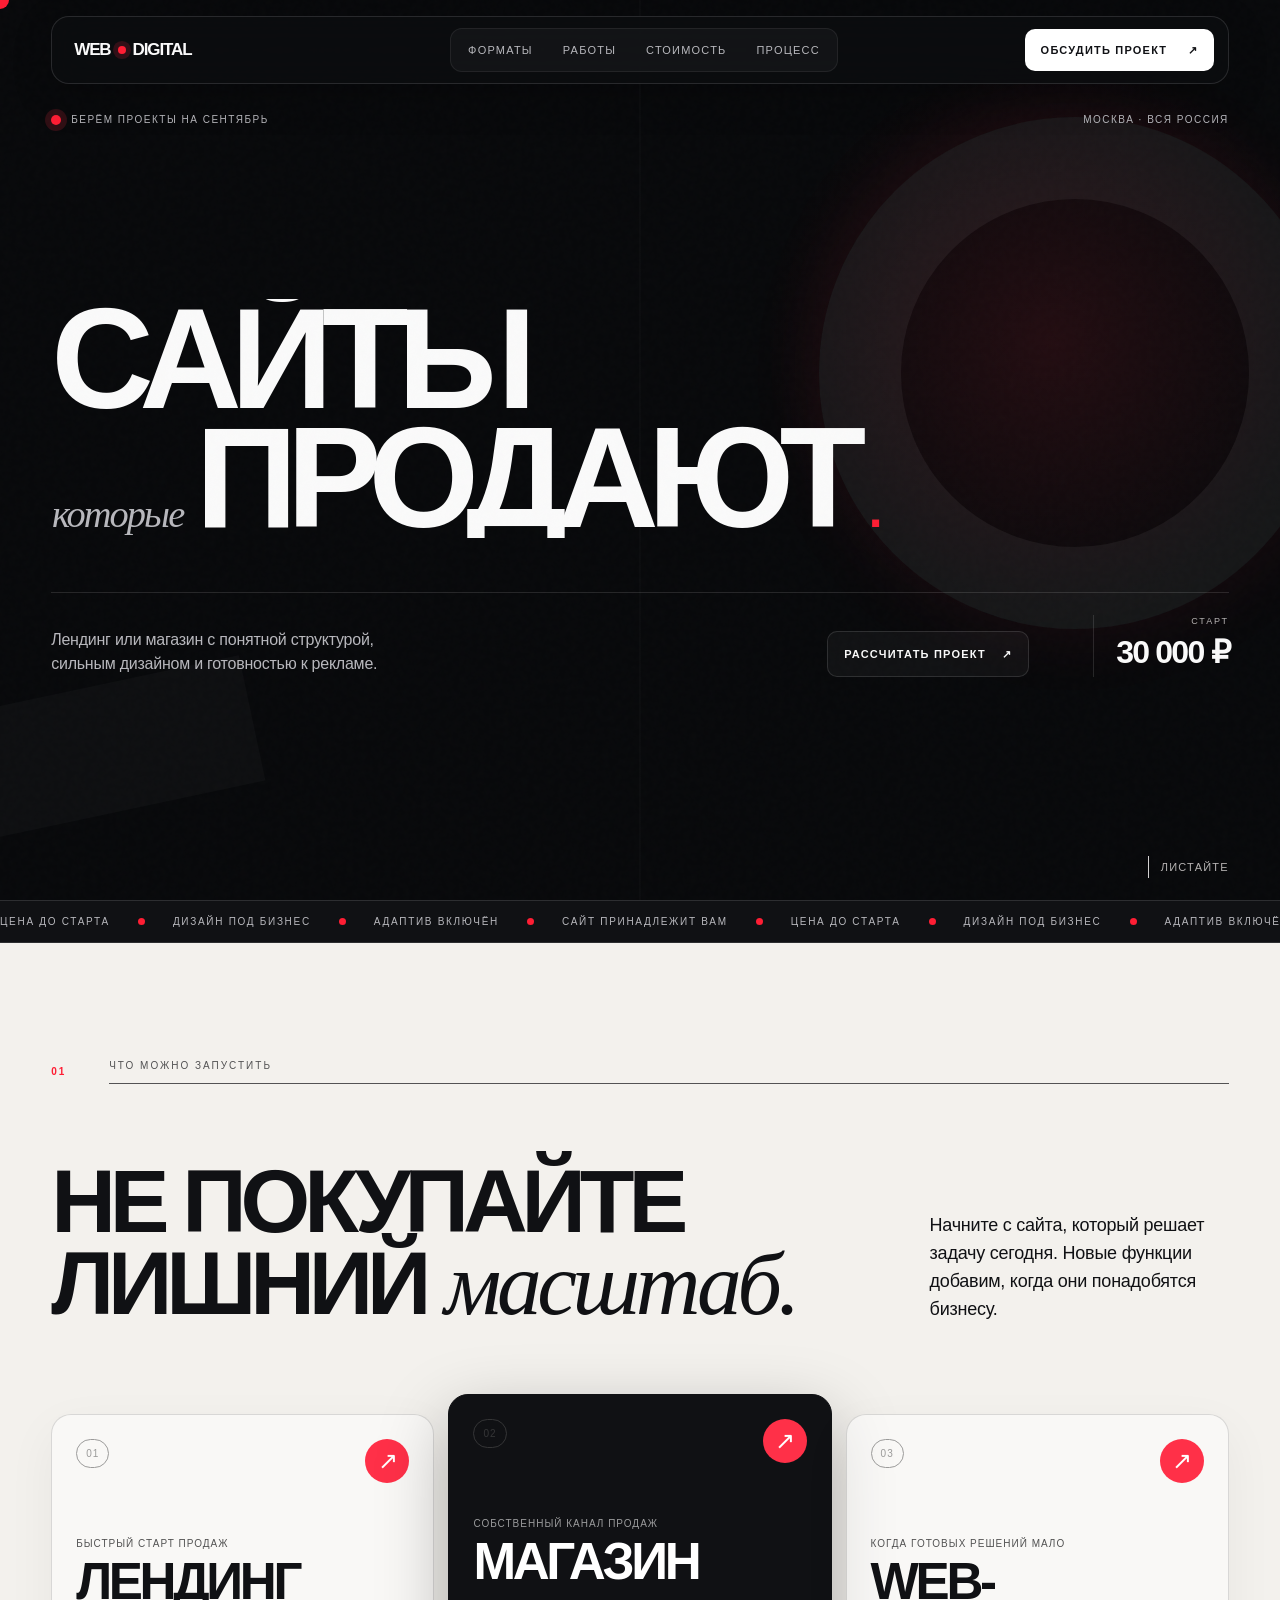
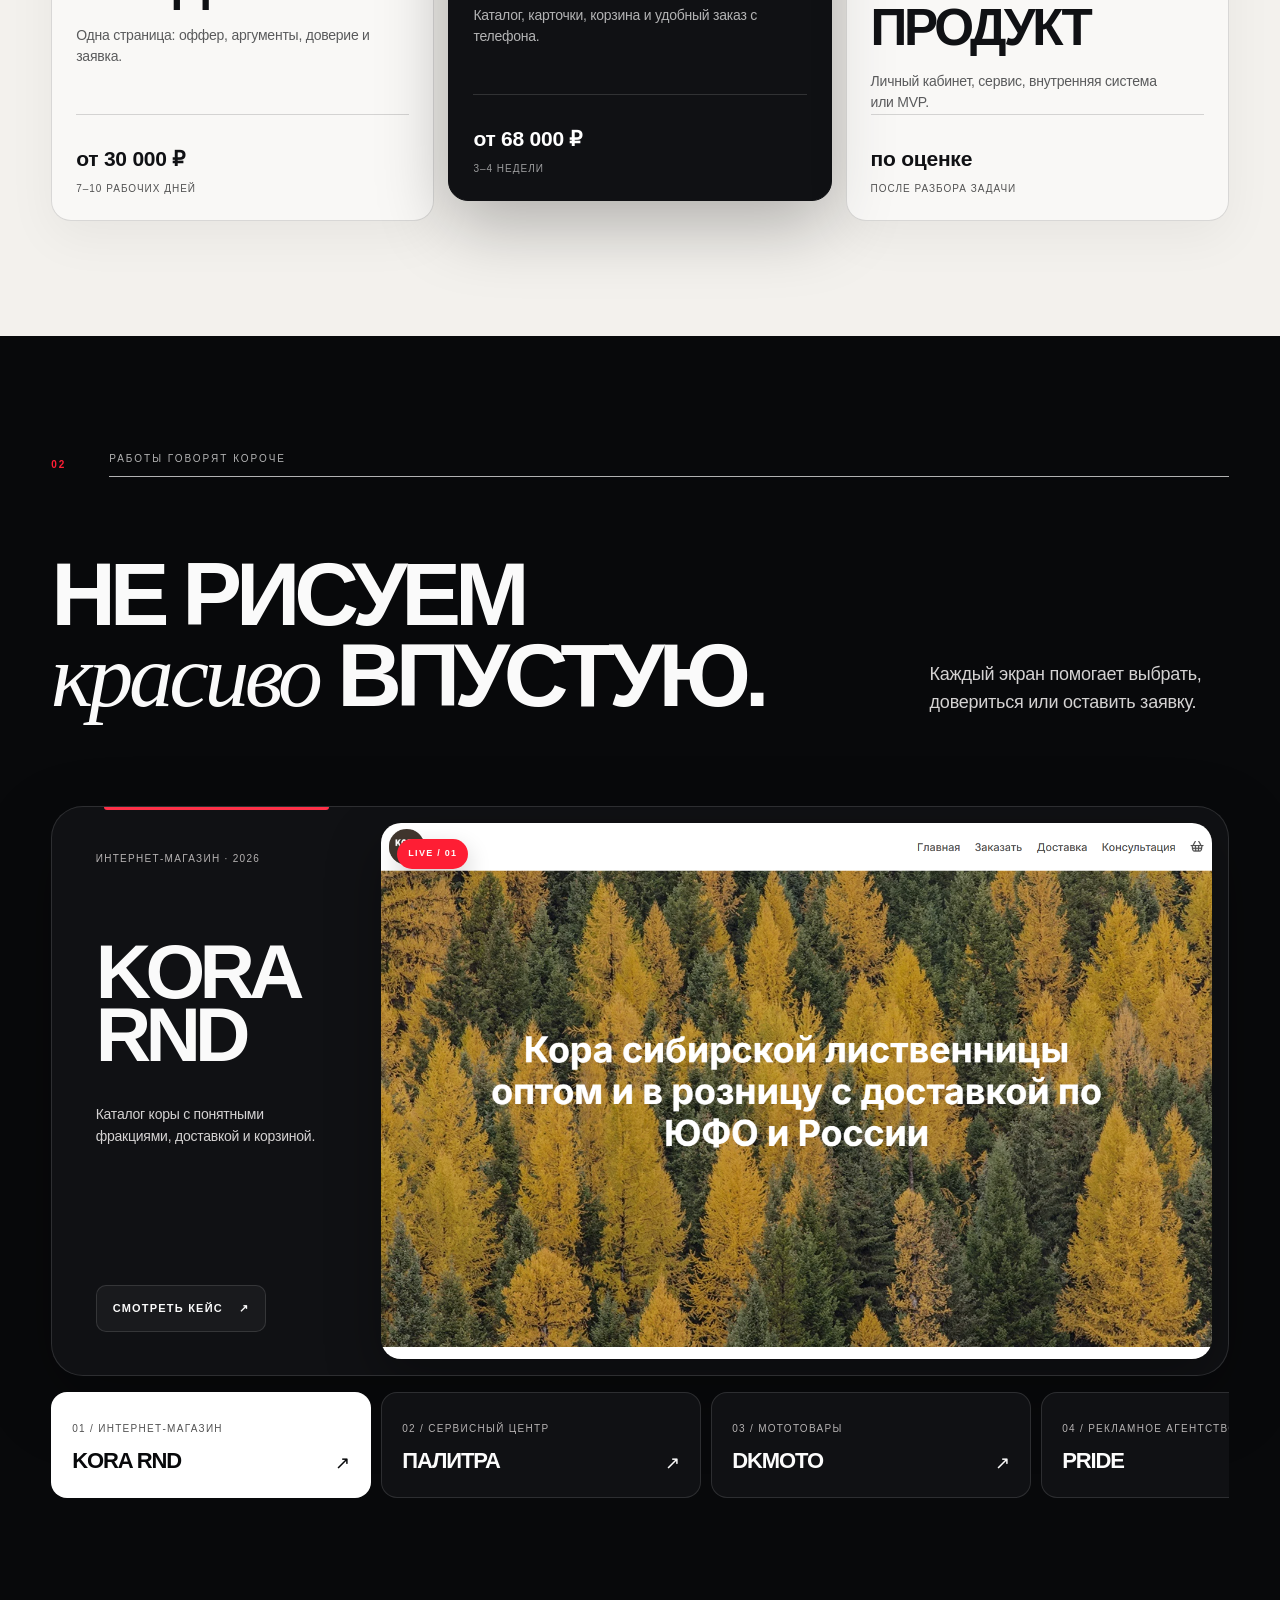
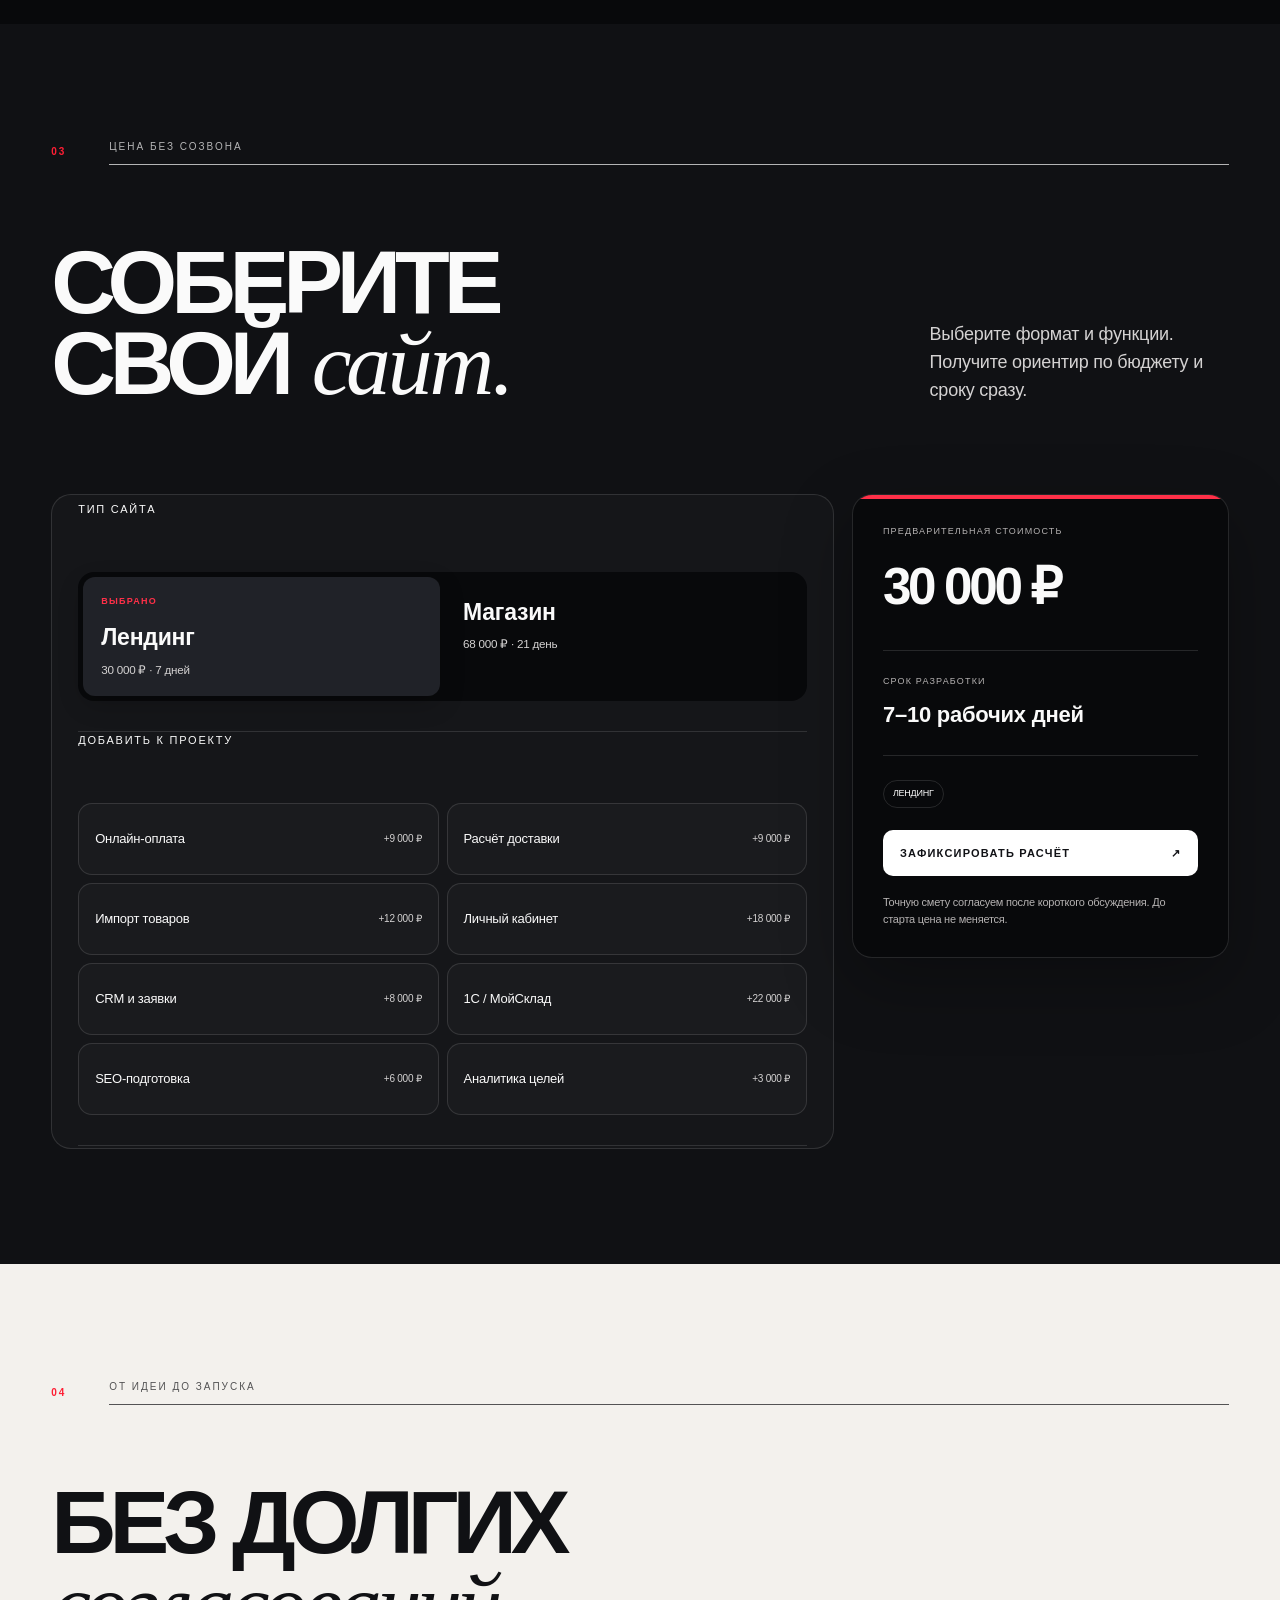
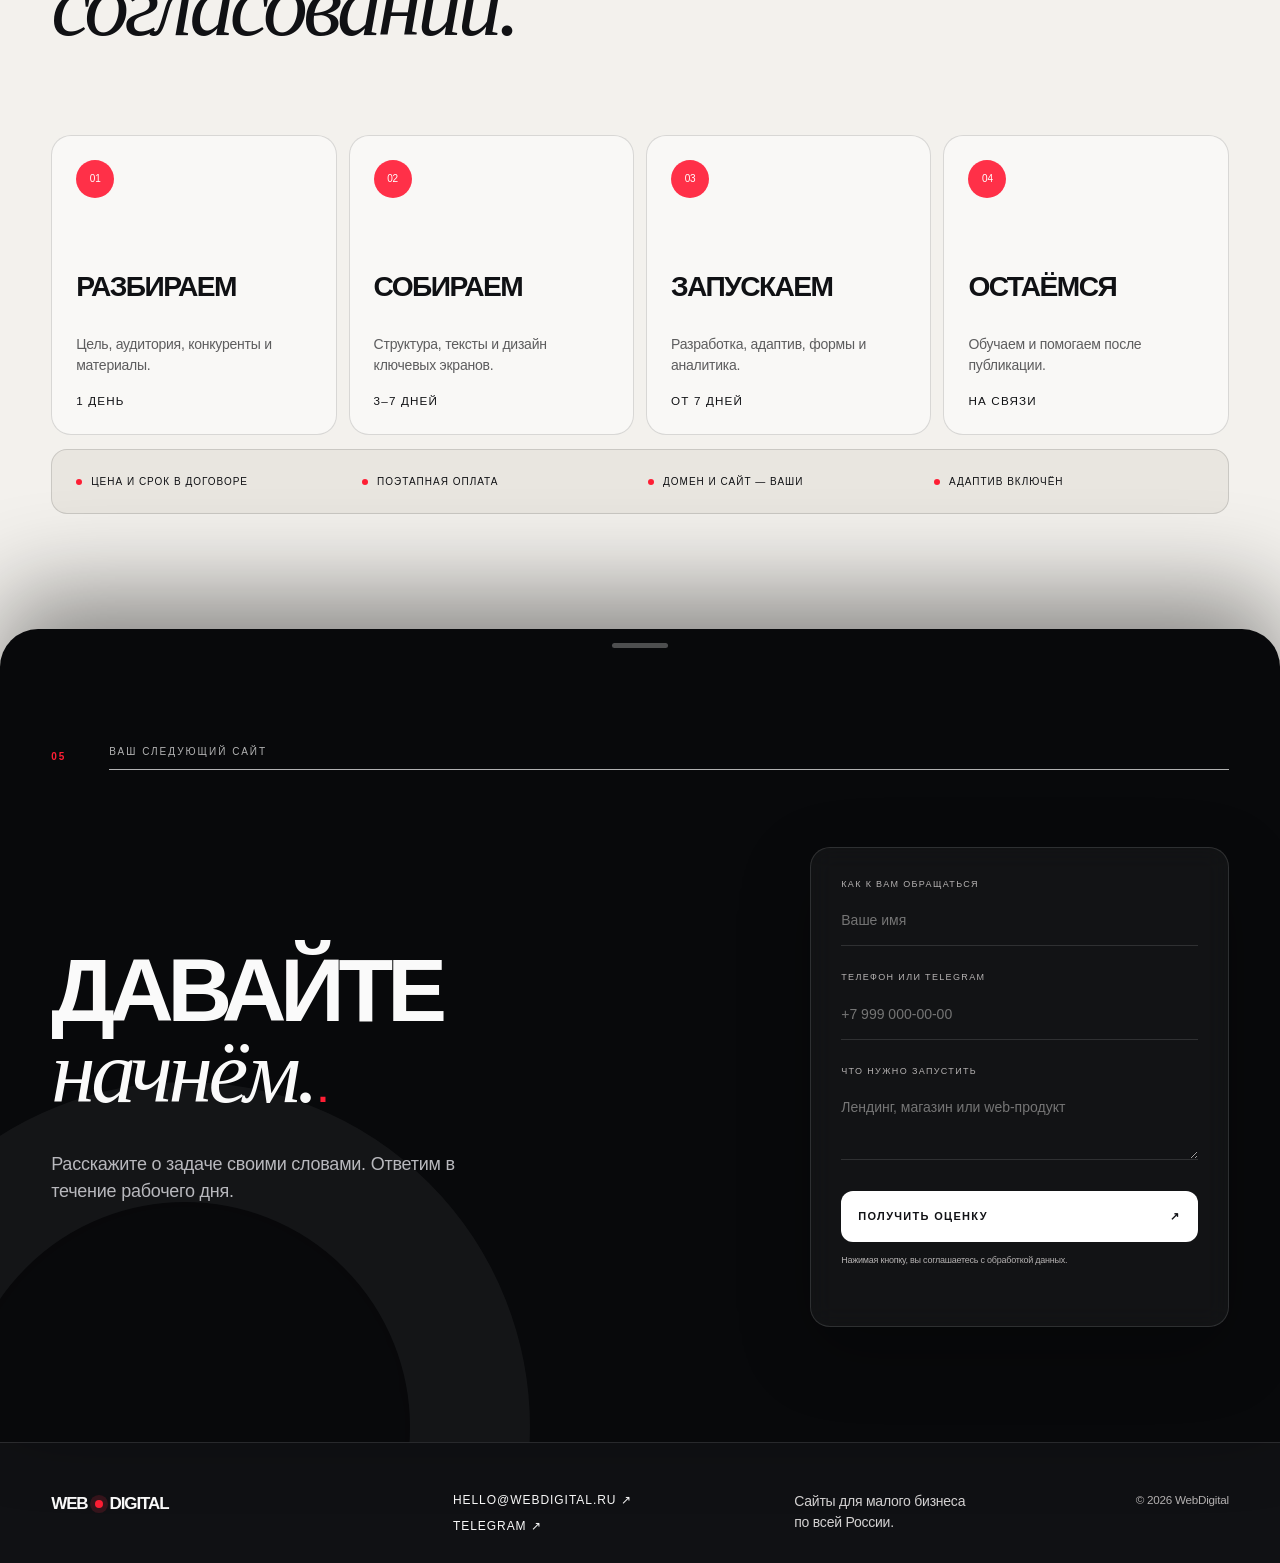
==== index.html @ a1e35902 "Initial WebDigital website" ====
<!doctype html>
<html lang="ru">
<head>
  <meta charset="utf-8">
  <meta name="viewport" content="width=device-width,initial-scale=1">
  <title>WebDigital — сайты для продаж, а не для галочки</title>
  <meta name="description" content="Лендинги от 30 000 ₽ и интернет-магазины от 68 000 ₽ для малого бизнеса. Фиксируем цену и срок до старта.">
  <meta name="theme-color" content="#080808">
  <link rel="stylesheet" href="styles.css?v=20260904">
  <link rel="stylesheet" href="modern.css?v=20260904">
</head>
<body>
  <div class="cursor-dot" aria-hidden="true"></div>
  <div class="page-noise" aria-hidden="true"></div>
  <header class="topbar">
    <a class="brand" href="#top" aria-label="WebDigital — на главную"><span>WEB</span><i></i><span>DIGITAL</span></a>
    <nav aria-label="Навигация"><a href="#formats">Форматы</a><a href="#work">Работы</a><a href="#calculator">Стоимость</a><a href="#process">Процесс</a></nav>
    <a class="outline-cta" href="#contact">Обсудить проект <span>↗</span></a>
  </header>
  <main>
    <section class="hero" id="top">
      <div class="hero-geometry" aria-hidden="true"><span></span><span></span></div>
      <div class="hero-meta reveal"><span><i class="red-dot"></i> Берём проекты на сентябрь</span><span>Москва · вся Россия</span></div>
      <h1 aria-label="Сайты, которые продают"><span class="hero-line"><b>САЙТЫ</b></span><span class="hero-line connective"><em>которые</em><b>ПРОДАЮТ</b><i>.</i></span></h1>
      <div class="hero-bottom reveal"><p>Лендинг или магазин с понятной структурой, сильным дизайном и готовностью к рекламе.</p><a class="editorial-link" href="#calculator">Рассчитать проект <span>↗</span></a><div class="hero-price"><small>Старт</small><strong>30 000 ₽</strong></div></div>
      <a class="scroll-hint" href="#formats" aria-label="К форматам сайта"><span></span> Листайте</a>
    </section>
    <div class="ticker" aria-hidden="true"><div><span>ЦЕНА ДО СТАРТА</span><i></i><span>ДИЗАЙН ПОД БИЗНЕС</span><i></i><span>АДАПТИВ ВКЛЮЧЁН</span><i></i><span>САЙТ ПРИНАДЛЕЖИТ ВАМ</span><i></i><span>ЦЕНА ДО СТАРТА</span><i></i><span>ДИЗАЙН ПОД БИЗНЕС</span><i></i><span>АДАПТИВ ВКЛЮЧЁН</span><i></i><span>САЙТ ПРИНАДЛЕЖИТ ВАМ</span><i></i></div></div>

    <section class="formats light-section" id="formats">
      <div class="section-label reveal"><span>01</span><p>Что можно запустить</p></div>
      <div class="formats-intro reveal"><h2>НЕ ПОКУПАЙТЕ<br>ЛИШНИЙ <em>масштаб.</em></h2><p>Начните с сайта, который решает задачу сегодня. Новые функции добавим, когда они понадобятся бизнесу.</p></div>
      <div class="format-list">
        <article class="format-row reveal"><span class="format-index">01</span><div><small>Быстрый старт продаж</small><h3>ЛЕНДИНГ</h3></div><p>Одна страница: оффер, аргументы, доверие и заявка.</p><div class="format-price"><b>от 30 000 ₽</b><small>7–10 рабочих дней</small></div><a href="#calculator" aria-label="Рассчитать лендинг">↗</a></article>
        <article class="format-row reveal featured-row"><span class="format-index">02</span><div><small>Собственный канал продаж</small><h3>МАГАЗИН</h3></div><p>Каталог, карточки, корзина и удобный заказ с телефона.</p><div class="format-price"><b>от 68 000 ₽</b><small>3–4 недели</small></div><a href="#calculator" aria-label="Рассчитать интернет-магазин">↗</a></article>
        <article class="format-row reveal"><span class="format-index">03</span><div><small>Когда готовых решений мало</small><h3>WEB-ПРОДУКТ</h3></div><p>Личный кабинет, сервис, внутренняя система или MVP.</p><div class="format-price"><b>по оценке</b><small>после разбора задачи</small></div><a href="#contact" aria-label="Обсудить веб-продукт">↗</a></article>
      </div>
    </section>

    <section class="work dark-section" id="work">
      <div class="section-label reveal"><span>02</span><p>Работы говорят короче</p></div>
      <div class="work-heading reveal"><h2>НЕ РИСУЕМ<br><em>красиво</em> ВПУСТУЮ.</h2><p>Каждый экран помогает выбрать, довериться или оставить заявку.</p></div>
      <div class="project-stage reveal" id="projectStage">
        <div class="project-copy">
          <span data-project-meta>Интернет-магазин · 2026</span>
          <h3 data-project-title>KORA<br>RND</h3>
          <p data-project-description>Каталог коры с понятными фракциями, доставкой и корзиной.</p>
          <a class="editorial-link" data-project-link href="case-kora.html">Смотреть кейс <span>↗</span></a>
        </div>
        <a class="project-screen project-visual" data-project-visual href="case-kora.html" aria-label="Открыть кейс KORA RND">
          <img data-project-image src="assets/portfolio/kora.png" alt="Первый экран интернет-магазина KORA RND">
          <span class="project-image-mark">LIVE / 01</span>
        </a>
      </div>
      <div class="project-strip project-tabs reveal" aria-label="Выбор проекта">
        <button class="project-tab is-active" type="button" data-project="kora" aria-pressed="true"><span>01 / Интернет-магазин</span><b>KORA RND</b><i>↗</i></button>
        <button class="project-tab" type="button" data-project="palitra" aria-pressed="false"><span>02 / Сервисный центр</span><b>ПАЛИТРА</b><i>↗</i></button>
        <button class="project-tab" type="button" data-project="dkmoto" aria-pressed="false"><span>03 / Мототовары</span><b>DKMOTO</b><i>↗</i></button>
        <button class="project-tab" type="button" data-project="pride" aria-pressed="false"><span>04 / Рекламное агентство</span><b>PRIDE</b><i>↗</i></button>
      </div>
    </section>

    <section class="calculator-section" id="calculator">
      <div class="section-label reveal"><span>03</span><p>Цена без созвона</p></div>
      <div class="calculator-heading reveal"><h2>СОБЕРИТЕ<br>СВОЙ <em>сайт.</em></h2><p>Выберите формат и функции. Получите ориентир по бюджету и сроку сразу.</p></div>
      <div class="calculator reveal" data-calculator>
        <div class="calc-options">
          <fieldset><legend>Тип сайта</legend><div class="type-switch"><label><input type="radio" name="site-type" value="landing" checked><span><b>Лендинг</b><small>30 000 ₽ · 7 дней</small></span></label><label><input type="radio" name="site-type" value="store"><span><b>Магазин</b><small>68 000 ₽ · 21 день</small></span></label></div></fieldset>
          <fieldset><legend>Добавить к проекту</legend><div class="extras-grid">
            <label><input type="checkbox" data-price="9000" data-days="2" data-name="Онлайн-оплата"><span>Онлайн-оплата</span><em>+9 000 ₽</em></label><label><input type="checkbox" data-price="9000" data-days="3" data-name="Доставка"><span>Расчёт доставки</span><em>+9 000 ₽</em></label><label><input type="checkbox" data-price="12000" data-days="3" data-name="Импорт товаров"><span>Импорт товаров</span><em>+12 000 ₽</em></label><label><input type="checkbox" data-price="18000" data-days="5" data-name="Личный кабинет"><span>Личный кабинет</span><em>+18 000 ₽</em></label><label><input type="checkbox" data-price="8000" data-days="2" data-name="CRM"><span>CRM и заявки</span><em>+8 000 ₽</em></label><label><input type="checkbox" data-price="22000" data-days="5" data-name="1С / МойСклад"><span>1С / МойСклад</span><em>+22 000 ₽</em></label><label><input type="checkbox" data-price="6000" data-days="2" data-name="SEO-подготовка"><span>SEO-подготовка</span><em>+6 000 ₽</em></label><label><input type="checkbox" data-price="3000" data-days="1" data-name="Аналитика"><span>Аналитика целей</span><em>+3 000 ₽</em></label>
          </div></fieldset>
        </div>
        <aside class="calc-result" aria-live="polite"><div><small>Предварительная стоимость</small><strong data-total-price>30 000 ₽</strong></div><div><small>Срок разработки</small><b><span data-total-days>7</span>–<span data-total-days-max>10</span> рабочих дней</b></div><ul data-result-list><li>Лендинг</li></ul><a class="editorial-link" href="#contact">Зафиксировать расчёт <span>↗</span></a><p>Точную смету согласуем после короткого обсуждения. До старта цена не меняется.</p></aside>
      </div>
    </section>

    <div class="stack-transition closing-transition" data-stack-transition>
    <section class="process light-section" id="process">
      <div class="section-label reveal"><span>04</span><p>От идеи до запуска</p></div><div class="process-heading reveal"><h2>БЕЗ ДОЛГИХ<br><em>согласований.</em></h2></div>
      <div class="process-grid"><article class="reveal"><span>01</span><h3>РАЗБИРАЕМ</h3><p>Цель, аудитория, конкуренты и материалы.</p><small>1 день</small></article><article class="reveal"><span>02</span><h3>СОБИРАЕМ</h3><p>Структура, тексты и дизайн ключевых экранов.</p><small>3–7 дней</small></article><article class="reveal"><span>03</span><h3>ЗАПУСКАЕМ</h3><p>Разработка, адаптив, формы и аналитика.</p><small>от 7 дней</small></article><article class="reveal"><span>04</span><h3>ОСТАЁМСЯ</h3><p>Обучаем и помогаем после публикации.</p><small>на связи</small></article></div>
      <div class="trust-line reveal"><span>Цена и срок в договоре</span><span>Поэтапная оплата</span><span>Домен и сайт — ваши</span><span>Адаптив включён</span></div>
    </section>

    <section class="contact" id="contact"><div class="contact-orbit" aria-hidden="true"></div><div class="section-label reveal"><span>05</span><p>Ваш следующий сайт</p></div><div class="contact-grid"><div class="reveal"><h2>ДАВАЙТЕ<br><em>начнём.</em><i>.</i></h2><p>Расскажите о задаче своими словами. Ответим в течение рабочего дня.</p></div><form class="lead-form reveal" data-lead-form><label><span>Как к вам обращаться</span><input name="name" type="text" placeholder="Ваше имя" required></label><label><span>Телефон или Telegram</span><input name="contact" type="text" placeholder="+7 999 000-00-00" required></label><label><span>Что нужно запустить</span><textarea name="task" placeholder="Лендинг, магазин или web-продукт"></textarea></label><button type="submit">Получить оценку <span>↗</span></button><small>Нажимая кнопку, вы соглашаетесь с обработкой данных.</small><p class="form-status" role="status"></p></form></div></section>
    </div>
  </main>
  <footer><a class="brand" href="#top"><span>WEB</span><i></i><span>DIGITAL</span></a><div><a href="mailto:hello@webdigital.ru">hello@webdigital.ru ↗</a><a href="#contact">Telegram ↗</a></div><p>Сайты для малого бизнеса<br>по всей России.</p><small>© 2026 WebDigital</small></footer>
  <script src="calculator.js?v=20260904"></script><script src="site.js?v=20260904"></script>
</body>
</html>
---- styles.css ----
:root{--void:#080808;--black:#000;--charcoal:#171617;--smoke:#262525;--graphite:#393939;--bone:#fcfcfc;--linen:#f3efef;--ash:#d4d2d2;--pebble:#b5b2b2;--iron:#525252;--red:#fe1e34;--mx:0px;--my:0px}
*{box-sizing:border-box}html{scroll-behavior:smooth}body{margin:0;background:var(--void);color:var(--bone);font-family:Arial,"Helvetica Neue",sans-serif;font-size:14px;line-height:1.5;letter-spacing:-.017em}a{color:inherit;text-decoration:none}button,input,textarea{font:inherit}::selection{background:var(--red);color:var(--bone)}.page-noise{position:fixed;inset:0;pointer-events:none;z-index:20;opacity:.035;background-image:url("data:image/svg+xml,%3Csvg viewBox='0 0 160 160' xmlns='http://www.w3.org/2000/svg'%3E%3Cfilter id='n'%3E%3CfeTurbulence type='fractalNoise' baseFrequency='.9' numOctaves='4' stitchTiles='stitch'/%3E%3C/filter%3E%3Crect width='100%25' height='100%25' filter='url(%23n)' opacity='.8'/%3E%3C/svg%3E")}.cursor-dot{position:fixed;left:0;top:0;width:12px;height:12px;border-radius:50%;background:var(--red);z-index:100;pointer-events:none;transition:width .18s,height .18s,margin .18s,opacity .18s}.cursor-dot.active{width:34px;height:34px;margin:-11px;opacity:.7;mix-blend-mode:difference}
.topbar{height:96px;padding:0 48px;display:grid;grid-template-columns:1fr auto 1fr;align-items:center;position:absolute;z-index:10;width:100%;border-bottom:1px solid #ffffff14}.brand{display:flex;align-items:center;gap:7px;width:max-content;font-size:18px;font-weight:700;letter-spacing:-.07em}.brand i{display:block;width:9px;height:9px;background:var(--red);border-radius:50%}.topbar nav{display:flex;gap:34px}.topbar nav a,.outline-cta,.editorial-link,.scroll-hint{font-size:11px;text-transform:uppercase;letter-spacing:.11em}.topbar nav a{color:var(--ash);transition:transform .2s}.topbar nav a:hover{transform:translateY(-2px)}.outline-cta{justify-self:end;border:1px solid var(--ash);border-radius:8px;padding:12px 18px;transition:transform .25s,box-shadow .25s}.outline-cta:hover{transform:translateY(-3px);box-shadow:inset 0 2px 5px #fff3}.outline-cta span,.editorial-link span{display:inline-block;margin-left:16px;transition:transform .25s}.outline-cta:hover span,.editorial-link:hover span{transform:translate(5px,-5px)}
.hero{min-height:100vh;padding:138px 48px 48px;position:relative;overflow:hidden;display:flex;flex-direction:column;justify-content:center}.hero-geometry{position:absolute;inset:0;pointer-events:none;transform:translate(var(--mx),var(--my));transition:transform .3s ease-out}.hero-geometry span:first-child{position:absolute;width:min(42vw,620px);aspect-ratio:1;border:90px solid var(--charcoal);border-radius:50%;right:-6vw;top:11vh}.hero-geometry span:last-child{position:absolute;width:34vw;height:160px;background:var(--smoke);left:-8vw;bottom:9vh;transform:rotate(-12deg);opacity:.45}.hero-meta{position:absolute;top:126px;left:48px;right:48px;display:flex;justify-content:space-between;color:var(--ash);font-size:10px;text-transform:uppercase;letter-spacing:.15em}.hero-meta span:first-child{display:flex;align-items:center;gap:10px}.red-dot{display:inline-block;width:14px;height:14px;background:var(--red);border-radius:50%;flex:none}.hero h1{position:relative;z-index:1;margin:0;font-size:clamp(70px,11.7vw,168px);line-height:.81;letter-spacing:-.086em;font-weight:700;text-transform:uppercase}.hero-line{display:block;overflow:hidden}.hero-line b{display:inline-block;animation:heroIn 1s cubic-bezier(.2,.75,.2,1) both}.hero-line:nth-child(2) b{animation-delay:.12s}.hero-line.connective{display:flex;align-items:baseline;gap:.07em}.hero-line em{font-family:Georgia,serif;font-size:.27em;line-height:1;font-weight:300;letter-spacing:-.05em;text-transform:none;margin:0 .1em 0 .02em;animation:fadeUp .9s .45s both}.hero-line i{font-style:normal;color:var(--red);font-size:.35em;letter-spacing:0;margin-left:.1em}.hero-bottom{display:grid;grid-template-columns:1fr 1fr auto;gap:48px;align-items:end;margin-top:52px;padding-top:24px;border-top:1px solid var(--iron);position:relative;z-index:1}.hero-bottom>p{max-width:380px;font-size:16px;color:var(--ash);margin:0}.editorial-link{display:inline-flex;align-items:center;width:max-content;padding:17px 0;border-bottom:1px solid var(--iron)}.hero-price{text-align:right}.hero-price small,.hero-price strong{display:block}.hero-price small{text-transform:uppercase;letter-spacing:.2em;color:var(--pebble);font-size:9px}.hero-price strong{font-size:30px;letter-spacing:-.055em}.scroll-hint{position:absolute;right:48px;bottom:20px;color:var(--pebble);display:flex;align-items:center;gap:12px}.scroll-hint span{height:22px;width:1px;background:var(--ash);animation:scrollLine 1.5s ease-in-out infinite}
.ticker{overflow:hidden;border-top:1px solid var(--iron);border-bottom:1px solid var(--iron);padding:17px 0;background:var(--charcoal)}.ticker>div{display:flex;width:max-content;gap:28px;align-items:center;animation:ticker 25s linear infinite}.ticker span{font-size:12px;letter-spacing:.17em}.ticker i{width:7px;height:7px;border-radius:50%;background:var(--red)}
.light-section{background:var(--linen);color:var(--void)}.formats,.work,.calculator-section,.process,.contact{padding:112px 48px}.section-label{display:grid;grid-template-columns:50px 1fr;gap:14px;align-items:center;font-size:10px;text-transform:uppercase;letter-spacing:.2em;margin-bottom:64px}.section-label span{color:var(--red);font-weight:700}.section-label p{margin:0;border-bottom:1px solid currentColor;padding-bottom:10px}.formats-intro,.work-heading,.calculator-heading,.process-heading{display:grid;grid-template-columns:1.45fr .55fr;gap:80px;align-items:end;margin-bottom:80px}.formats-intro h2,.work-heading h2,.calculator-heading h2,.process-heading h2,.contact h2{margin:0;font-size:clamp(54px,7.2vw,104px);line-height:.88;letter-spacing:-.075em}.formats-intro em,.work-heading em,.calculator-heading em,.process-heading em,.contact h2 em{font-family:Georgia,serif;font-weight:300;text-transform:none;letter-spacing:-.05em}.formats-intro p,.work-heading p,.calculator-heading p{font-size:18px;max-width:390px;margin:0}.format-list{border-top:1px solid var(--iron)}.format-row{display:grid;grid-template-columns:50px 1.15fr .85fr 190px 32px;gap:18px;align-items:center;min-height:150px;border-bottom:1px solid var(--pebble);transition:padding .3s,background .3s}.format-row:hover{padding:0 18px;background:#e9e5e5}.format-row.featured-row{border:1px solid var(--red);margin-top:-1px;padding:0 14px}.format-index,.format-row small{font-size:10px;text-transform:uppercase;letter-spacing:.1em;color:var(--iron)}.format-row h3{font-size:clamp(34px,4vw,58px);line-height:.9;letter-spacing:-.065em;margin:6px 0 0}.format-row>p{margin:0;max-width:300px}.format-price b,.format-price small{display:block}.format-price b{font-size:17px}.format-price small{margin-top:6px}.format-row>a{font-size:24px;transition:transform .25s}.format-row:hover>a{transform:translate(5px,-5px)}
.dark-section{background:var(--void)}.work-heading{margin-bottom:64px}.work-heading p,.calculator-heading p{color:var(--ash)}.project-stage{display:grid;grid-template-columns:.52fr 1.48fr;min-height:620px;border:1px solid var(--red);border-radius:8px;overflow:hidden}.project-copy{padding:42px;display:flex;flex-direction:column}.project-copy>span,.project-strip span{font-size:10px;text-transform:uppercase;letter-spacing:.13em;color:var(--pebble)}.project-copy h3{font-size:82px;line-height:.82;letter-spacing:-.075em;margin:90px 0 24px}.project-copy p{color:var(--ash);max-width:260px}.project-copy .editorial-link{margin-top:auto}.project-screen{background:#d4d7cc;color:#192317;margin:24px 24px 24px 0;padding:25px;position:relative;overflow:hidden;transform:perspective(1200px) rotateY(-2deg);transition:transform .6s}.project-stage:hover .project-screen{transform:perspective(1200px) rotateY(0)}.mock-nav{display:grid;grid-template-columns:1fr auto auto auto;gap:28px;font-size:10px;align-items:center}.mock-nav b{font-size:18px}.mock-hero{padding:100px 28px 44px;position:relative}.mock-hero:after{content:"";position:absolute;width:340px;height:340px;border-radius:46% 54% 60% 40%;background:#70452f;right:-80px;top:36px;transform:rotate(18deg);box-shadow:inset 30px 10px 0 #4f2f21}.mock-hero small{position:relative;z-index:1}.mock-hero strong{display:block;font-size:62px;line-height:.89;letter-spacing:-.07em;margin-top:16px;position:relative;z-index:1}.mock-hero button{border:1px solid #192317;background:transparent;border-radius:3px;padding:12px;margin-top:32px}.mock-products{display:grid;grid-template-columns:repeat(3,1fr);gap:8px}.mock-products span{display:block;height:150px;background:#e9ebe4;position:relative}.mock-products span:after{content:"";position:absolute;width:60px;height:60px;border-radius:50%;background:#7f5135;left:50%;top:50%;transform:translate(-50%,-50%);box-shadow:inset 0 0 0 14px #503221}.project-strip{display:grid;grid-template-columns:repeat(3,1fr);border-bottom:1px solid var(--iron)}.project-strip>a,.project-strip>div{padding:26px 20px;border-right:1px solid var(--iron);display:grid;grid-template-columns:1fr auto;align-items:end;min-height:120px}.project-strip span{grid-column:1/3}.project-strip b{font-size:24px;letter-spacing:-.05em}.project-strip i{font-style:normal;font-size:18px;transition:transform .25s}.project-strip a:hover i{transform:translate(4px,-4px)}
.calculator-section{background:var(--charcoal)}.calculator{display:grid;grid-template-columns:1.38fr .62fr;gap:24px;align-items:start}.calc-options{border-top:1px solid var(--iron)}fieldset{border:0;padding:32px 0;margin:0;border-bottom:1px solid var(--iron)}legend{font-size:11px;text-transform:uppercase;letter-spacing:.16em;padding:0;margin-bottom:24px}.type-switch{display:grid;grid-template-columns:1fr 1fr;gap:10px}.type-switch label,.extras-grid label{position:relative;cursor:pointer}.type-switch input,.extras-grid input{position:absolute;opacity:0}.type-switch label>span{display:block;border:1px solid var(--iron);border-radius:8px;padding:22px;transition:border .25s,transform .25s,background .25s}.type-switch input:checked+span{border-color:var(--red);background:var(--smoke)}.type-switch b,.type-switch small{display:block}.type-switch b{font-size:23px}.type-switch small{color:var(--ash);margin-top:6px}.extras-grid{display:grid;grid-template-columns:repeat(2,1fr);gap:10px}.extras-grid label{min-height:66px;border:1px solid var(--iron);border-radius:8px;padding:14px;display:flex;justify-content:space-between;align-items:center;transition:border .25s,transform .25s}.extras-grid label:hover,.type-switch label:hover>span{transform:translateY(-2px)}.extras-grid label:has(input:checked){border-color:var(--red);box-shadow:inset 0 2px 5px #fff2}.extras-grid label:has(input:checked):before{content:"";width:7px;height:7px;border-radius:50%;background:var(--red);margin-right:10px}.extras-grid span{font-size:13px}.extras-grid em{font-style:normal;font-size:10px;color:var(--ash)}.calc-result{position:sticky;top:24px;border:1px solid var(--red);border-radius:8px;padding:28px;background:var(--void);box-shadow:inset 0 2px 5px #fff2}.calc-result>div{padding-bottom:24px;margin-bottom:24px;border-bottom:1px solid var(--iron)}.calc-result small,.calc-result strong,.calc-result b{display:block}.calc-result small{text-transform:uppercase;letter-spacing:.13em;color:var(--pebble);font-size:9px}.calc-result strong{font-size:clamp(40px,4vw,62px);letter-spacing:-.065em;margin-top:10px}.calc-result b{font-size:22px;margin-top:10px}.calc-result ul{list-style:none;padding:0;margin:0 0 22px;display:flex;flex-wrap:wrap;gap:6px}.calc-result li{border:1px solid var(--iron);border-radius:3px;padding:5px 8px;font-size:9px;text-transform:uppercase}.calc-result>p{color:var(--pebble);font-size:11px;margin:18px 0 0}
.process{padding-bottom:72px}.process-heading{display:block}.process-grid{display:grid;grid-template-columns:repeat(4,1fr);margin-top:72px;border-top:1px solid var(--iron);border-left:1px solid var(--iron)}.process-grid article{min-height:310px;border-right:1px solid var(--iron);border-bottom:1px solid var(--iron);padding:24px;display:flex;flex-direction:column}.process-grid article>span{color:var(--red);font-size:10px}.process-grid h3{font-size:30px;letter-spacing:-.055em;margin:72px 0 12px}.process-grid p{max-width:220px}.process-grid small{margin-top:auto;text-transform:uppercase;letter-spacing:.1em}.trust-line{display:grid;grid-template-columns:repeat(4,1fr);gap:16px;padding:26px 0 0;font-size:10px;text-transform:uppercase;letter-spacing:.1em}.trust-line span:before{content:"";display:inline-block;width:6px;height:6px;background:var(--red);border-radius:50%;margin-right:9px}
.contact{min-height:880px;position:relative;overflow:hidden}.contact-orbit{position:absolute;width:690px;height:690px;border:120px solid var(--charcoal);border-radius:50%;left:-160px;bottom:-330px;transform:translate(calc(var(--mx) * -.7),calc(var(--my) * -.7));transition:transform .3s}.contact-grid{display:grid;grid-template-columns:1fr .7fr;gap:100px;align-items:center;position:relative}.contact h2{font-size:clamp(76px,10vw,145px)}.contact h2 i{color:var(--red);font-style:normal;font-size:.4em;margin-left:.1em}.contact-grid>div>p{color:var(--ash);font-size:18px;max-width:440px;margin-top:38px}.lead-form{background:var(--charcoal);border-radius:8px;padding:32px;box-shadow:inset 0 2px 5px #fff3}.lead-form label{display:block;margin-bottom:25px}.lead-form label span{display:block;font-size:9px;text-transform:uppercase;letter-spacing:.15em;color:var(--pebble);margin-bottom:7px}.lead-form input,.lead-form textarea{width:100%;border:0;border-bottom:1px solid var(--iron);background:transparent;color:var(--bone);padding:10px 0 13px;outline:0}.lead-form input:focus,.lead-form textarea:focus{border-color:var(--bone)}.lead-form textarea{resize:vertical;min-height:75px}.lead-form button{width:100%;background:transparent;color:var(--bone);border:1px solid var(--red);border-radius:8px;padding:17px;text-transform:uppercase;font-size:11px;letter-spacing:.12em;cursor:pointer;display:flex;justify-content:space-between;transition:transform .25s,box-shadow .25s}.lead-form button:hover{transform:translateY(-3px);box-shadow:inset 0 2px 5px #fff3}.lead-form>small{display:block;color:var(--pebble);font-size:9px;margin-top:12px}.form-status{color:var(--ash);font-size:11px;margin:12px 0 0;min-height:17px}
footer{background:var(--charcoal);padding:54px 48px 30px;display:grid;grid-template-columns:1.2fr 1fr 1fr auto;gap:40px;align-items:start;border-top:1px solid var(--iron)}footer>div{display:flex;flex-direction:column;gap:8px}footer>div a{font-size:12px;text-transform:uppercase;letter-spacing:.08em}footer p{color:var(--ash);margin:0}footer small{color:var(--pebble)}
.reveal{opacity:0;transform:translateY(34px);transition:opacity .75s ease,transform .75s cubic-bezier(.2,.75,.2,1)}.reveal.is-visible{opacity:1;transform:none}
@keyframes heroIn{from{transform:translateY(105%)}to{transform:translateY(0)}}@keyframes fadeUp{from{opacity:0;transform:translateY(18px)}to{opacity:1;transform:none}}@keyframes scrollLine{0%,100%{transform:scaleY(.35);transform-origin:top}50%{transform:scaleY(1)}}@keyframes ticker{to{transform:translateX(-50%)}}
@media(max-width:900px){.topbar{padding:0 24px}.topbar nav{display:none}.hero,.formats,.work,.calculator-section,.process,.contact{padding-left:24px;padding-right:24px}.hero-meta{left:24px;right:24px}.project-stage{grid-template-columns:1fr}.project-copy{min-height:440px}.project-screen{margin:0 18px 18px}.calculator{grid-template-columns:1fr}.calc-result{position:relative;top:auto}.process-grid{grid-template-columns:repeat(2,1fr)}.contact-grid{grid-template-columns:1fr;gap:54px}.contact{min-height:auto}footer{padding-left:24px;padding-right:24px}}
@media(max-width:640px){.cursor-dot{display:none}.topbar{height:74px}.outline-cta{font-size:0;padding:10px}.outline-cta span{font-size:15px;margin:0}.hero{padding-top:112px;min-height:780px}.hero-meta{top:94px}.hero-meta span:last-child{display:none}.hero h1{font-size:19vw;line-height:.84}.hero-line.connective{display:block}.hero-line em{display:block;font-size:.34em;margin:8px 0 6px}.hero-bottom{grid-template-columns:1fr;gap:24px;margin-top:42px}.hero-price{text-align:left}.scroll-hint{right:24px}.hero-geometry span:first-child{width:380px;border-width:64px;right:-220px}.formats,.work,.calculator-section,.process,.contact{padding-top:78px;padding-bottom:78px}.section-label{margin-bottom:44px}.formats-intro,.work-heading,.calculator-heading{grid-template-columns:1fr;gap:28px;margin-bottom:52px}.formats-intro h2,.work-heading h2,.calculator-heading h2,.process-heading h2{font-size:14vw}.formats-intro p,.work-heading p,.calculator-heading p{font-size:15px}.format-row{grid-template-columns:34px 1fr 24px;padding:24px 0;min-height:0}.format-row>p{grid-column:2/4}.format-price{grid-column:2}.format-row>a{grid-column:3;grid-row:1/3}.format-row.featured-row{padding:24px 10px}.project-stage{min-height:0}.project-copy{padding:26px;min-height:400px}.project-copy h3{font-size:64px;margin-top:60px}.project-screen{height:430px;padding:14px}.mock-nav span{display:none}.mock-hero{padding:72px 8px 25px}.mock-hero strong{font-size:42px}.mock-hero:after{width:240px;height:240px}.mock-products span{height:95px}.project-strip{grid-template-columns:1fr}.project-strip>a,.project-strip>div{border-right:0;border-bottom:1px solid var(--iron)}.type-switch,.extras-grid{grid-template-columns:1fr}.calculator-heading{margin-bottom:40px}.calc-result strong{font-size:45px}.process-grid{grid-template-columns:1fr}.process-grid article{min-height:240px}.process-grid h3{margin-top:45px}.trust-line{grid-template-columns:1fr 1fr}.contact h2{font-size:20vw}.contact-grid{gap:44px}.lead-form{padding:22px}.contact-orbit{width:420px;height:420px;border-width:70px}footer{grid-template-columns:1fr 1fr}footer>p{grid-column:1/3}}
@media(prefers-reduced-motion:reduce){html{scroll-behavior:auto}*,*:before,*:after{animation-duration:.01ms!important;animation-iteration-count:1!important;transition-duration:.01ms!important}.reveal{opacity:1;transform:none}}
@media(pointer:fine){html,body,a,button,label,input,textarea{cursor:none!important}.cursor-dot{width:18px;height:18px}.cursor-dot.active{width:40px;height:40px;margin:-11px}}
.project-visual{display:block;padding:0!important;background:#111!important;isolation:isolate}.project-visual img{display:block;width:100%;height:100%;object-fit:cover;object-position:top center;transition:transform .65s cubic-bezier(.2,.75,.2,1),opacity .2s}.project-visual:hover img{transform:scale(1.018)}.project-image-mark{position:absolute;z-index:2;left:18px;top:18px;padding:7px 9px;border-radius:4px;background:var(--red);color:var(--bone);font-size:9px;font-weight:700;letter-spacing:.14em}.project-copy,.project-visual{transition:opacity .18s,transform .35s cubic-bezier(.2,.75,.2,1)}.project-stage.is-switching .project-copy,.project-stage.is-switching .project-visual{opacity:.18;transform:translateY(8px)}.project-tabs .project-tab{appearance:none;background:transparent;color:var(--bone);border:0;border-right:1px solid var(--iron);padding:26px 20px;display:grid;grid-template-columns:1fr auto;align-items:end;min-height:120px;text-align:left;transition:background .25s,color .25s}.project-tabs .project-tab span{grid-column:1/3}.project-tabs .project-tab b{font-size:24px;letter-spacing:-.05em}.project-tabs .project-tab i{font-style:normal;font-size:18px;transition:transform .25s}.project-tabs .project-tab:hover i{transform:translate(4px,-4px)}.project-tabs .project-tab:hover,.project-tabs .project-tab.is-active{background:var(--bone);color:var(--void)}.project-tabs .project-tab.is-active span{color:var(--iron)}
@media(max-width:640px){.project-tabs .project-tab{border-right:0;border-bottom:1px solid var(--iron)}.project-visual img{min-height:430px}}
.cursor-dot{width:18px!important;height:18px!important;margin:0!important;transform:translate(-50%,-50%);transition:transform .14s ease-out,opacity .14s;will-change:left,top,transform}.cursor-dot.active{width:18px!important;height:18px!important;margin:0!important;transform:translate(-50%,-50%) scale(1.7);opacity:.78;mix-blend-mode:normal}
@media(min-width:901px){.project-stage{min-height:500px}.project-copy h3{margin-top:54px}.project-screen{margin:18px 18px 18px 0}}
@media(max-width:900px){.project-copy{min-height:330px}.project-copy h3{margin-top:38px}.project-visual{height:340px!important}.project-visual img{min-height:0!important}}
@media(max-width:640px){.project-visual{height:275px!important}.project-copy{min-height:315px}.project-copy h3{margin-top:34px}}
.project-tabs{display:flex;grid-template-columns:none;overflow-x:auto;overscroll-behavior-inline:contain;scroll-snap-type:x mandatory;scrollbar-width:thin;scrollbar-color:var(--red) var(--charcoal)}.project-tabs::-webkit-scrollbar{height:8px}.project-tabs::-webkit-scrollbar-track{background:var(--charcoal)}.project-tabs::-webkit-scrollbar-thumb{background:var(--red);border:2px solid var(--charcoal);border-radius:999px}.project-tabs .project-tab{flex:0 0 clamp(275px,28vw,390px);scroll-snap-align:start}.project-tabs:after{content:"ПРОКРУТИТЕ →";flex:0 0 120px;display:grid;place-items:center;color:var(--pebble);font-size:9px;letter-spacing:.12em;writing-mode:vertical-rl}
.stack-transition{--stack-progress:0;position:relative;isolation:isolate;background:var(--void)}.stack-transition>.formats{position:sticky;top:0;z-index:1;min-height:100vh;transform-origin:center bottom;transform:translateY(calc(var(--stack-progress) * -34px)) scale(calc(1 - var(--stack-progress) * .045));opacity:calc(1 - var(--stack-progress) * .48);transition:transform .08s linear,opacity .08s linear;will-change:transform,opacity}.stack-transition>.work{position:relative;z-index:2;border-radius:34px 34px 0 0;box-shadow:0 -34px 90px #0009;overflow:hidden}.stack-transition>.work:before{content:"";position:absolute;z-index:3;left:50%;top:12px;width:52px;height:4px;border-radius:99px;background:#ffffff50;transform:translateX(-50%);pointer-events:none}
@media(max-width:640px){.stack-transition>.formats{transform:translateY(calc(var(--stack-progress) * -15px)) scale(calc(1 - var(--stack-progress) * .018));opacity:calc(1 - var(--stack-progress) * .28)}.stack-transition>.work{border-radius:22px 22px 0 0;box-shadow:0 -20px 54px #0008}}
.calculator-heading h2{line-height:.98;letter-spacing:-.058em}.calculator-heading h2 em{display:inline-block;margin-left:.055em;letter-spacing:-.035em}@media(max-width:640px){.calculator-heading h2{font-size:13.2vw;line-height:1.02;letter-spacing:-.05em}.calculator-heading h2 em{margin-left:.035em}}
---- modern.css ----
:root {
  --surface-0: #08090b;
  --surface-1: #101114;
  --surface-2: #17191d;
  --surface-3: #202228;
  --surface-light: #f3f1ed;
  --surface-light-2: #e9e6e0;
  --text-primary: #fafafa;
  --text-secondary: #b8b8bd;
  --text-dark: #101114;
  --accent: #ff3048;
  --accent-soft: rgba(255,48,72,.16);
  --line-dark: rgba(255,255,255,.12);
  --line-light: rgba(16,17,20,.14);
  --radius-sm: 12px;
  --radius-md: 20px;
  --radius-lg: 32px;
  --shadow-card: 0 24px 70px rgba(0,0,0,.28);
  --section-x: clamp(24px,4vw,64px);
}

html { scroll-padding-top: 104px; }
body { background: var(--surface-0); color: var(--text-primary); overflow-x: clip; }
a, button, label { -webkit-tap-highlight-color: transparent; }
:focus-visible { outline: 2px solid var(--accent); outline-offset: 4px; }
.page-noise { opacity: .022; }

/* Floating navigation */
.topbar {
  position: fixed;
  top: 16px;
  left: var(--section-x);
  width: calc(100% - var(--section-x) * 2);
  height: 68px;
  padding: 0 14px 0 22px;
  border: 1px solid var(--line-dark);
  border-radius: 18px;
  background: rgba(12,13,16,.78);
  box-shadow: 0 12px 40px rgba(0,0,0,.2);
  backdrop-filter: blur(18px) saturate(130%);
  -webkit-backdrop-filter: blur(18px) saturate(130%);
  z-index: 50;
}
.brand { font-size: 17px; letter-spacing: -.065em; }
.brand i { width: 8px; height: 8px; box-shadow: 0 0 0 5px var(--accent-soft); }
.topbar nav { gap: 6px; padding: 5px; border: 1px solid rgba(255,255,255,.07); border-radius: 12px; background: rgba(255,255,255,.035); }
.topbar nav a { padding: 8px 12px; border-radius: 8px; color: var(--text-secondary); transition: color .2s, background .2s; }
.topbar nav a:hover { transform: none; color: #fff; background: rgba(255,255,255,.08); }
.topbar nav a.is-current { color: #fff; background: rgba(255,255,255,.09); }
.outline-cta, .editorial-link { border-radius: 10px; }
.outline-cta { padding: 12px 15px; border-color: rgba(255,255,255,.2); background: #fff; color: #111216; font-weight: 700; }
.outline-cta:hover { transform: translateY(-2px); box-shadow: 0 10px 24px rgba(0,0,0,.24); }

/* Hero */
.hero {
  min-height: max(760px,100svh);
  padding: 132px var(--section-x) 56px;
  justify-content: center;
  background:
    radial-gradient(circle at 82% 38%, rgba(255,48,72,.11), transparent 24%),
    var(--surface-0);
}
.hero:before { content: ""; position: absolute; inset: 0; pointer-events: none; background: linear-gradient(90deg, transparent 49.9%, rgba(255,255,255,.035) 50%, transparent 50.1%); opacity: .7; }
.hero-geometry span:first-child { width: min(40vw,590px); border-width: 82px; border-color: rgba(255,255,255,.055); right: -4vw; top: 13vh; box-shadow: 0 0 80px rgba(255,48,72,.08); }
.hero-geometry span:last-child { width: 28vw; height: 128px; background: rgba(255,255,255,.07); opacity: .36; filter: blur(.2px); }
.hero-meta { top: 112px; left: var(--section-x); right: var(--section-x); color: var(--text-secondary); }
.red-dot { width: 10px; height: 10px; box-shadow: 0 0 0 6px var(--accent-soft); }
.hero h1 { max-width: 1240px; font-size: clamp(72px,11.1vw,160px); line-height: .84; letter-spacing: -.078em; text-wrap: balance; }
.hero-line.connective { gap: .06em; }
.hero-line em { color: var(--text-secondary); }
.hero-bottom { grid-template-columns: minmax(260px,1fr) auto auto; gap: clamp(24px,5vw,76px); margin-top: 54px; padding-top: 22px; border-color: var(--line-dark); }
.hero-bottom>p { color: var(--text-secondary); line-height: 1.55; }
.editorial-link { padding: 14px 16px; border: 1px solid var(--line-dark); background: rgba(255,255,255,.04); font-weight: 700; transition: transform .22s, background .22s, border-color .22s; }
.editorial-link:hover { transform: translateY(-2px); background: rgba(255,255,255,.09); border-color: rgba(255,255,255,.22); }
.hero-price { padding: 0 0 1px 22px; border-left: 1px solid var(--line-dark); }
.hero-price strong { font-size: 32px; }
.scroll-hint { right: var(--section-x); bottom: 22px; }
.ticker { padding: 13px 0; border-color: var(--line-dark); background: var(--surface-1); }
.ticker span { font-size: 10px; color: var(--text-secondary); }

/* Shared section rhythm */
.formats, .work, .calculator-section, .process, .contact { padding: clamp(88px,9vw,138px) var(--section-x); }
.section-label { grid-template-columns: 44px 1fr; margin-bottom: clamp(48px,6vw,82px); color: inherit; opacity: .78; }
.section-label p { border-color: currentColor; opacity: .7; }
.formats-intro, .work-heading, .calculator-heading, .process-heading { gap: clamp(40px,7vw,110px); margin-bottom: clamp(56px,7vw,92px); }
.formats-intro h2, .work-heading h2, .calculator-heading h2, .process-heading h2, .contact h2 { font-size: clamp(54px,7vw,104px); line-height: .91; letter-spacing: -.068em; text-wrap: balance; }
.formats-intro p, .work-heading p, .calculator-heading p { line-height: 1.55; }

/* Product formats: bento cards */
.formats { background: var(--surface-light); color: var(--text-dark); }
.format-list { display: grid; grid-template-columns: repeat(3,minmax(0,1fr)); gap: 14px; border: 0; }
.format-row, .format-row.featured-row {
  position: relative;
  min-height: 390px;
  padding: 24px;
  margin: 0;
  display: flex;
  flex-direction: column;
  align-items: stretch;
  gap: 0;
  border: 1px solid var(--line-light);
  border-radius: var(--radius-md);
  background: rgba(255,255,255,.52);
  overflow: hidden;
  box-shadow: 0 16px 50px rgba(16,17,20,.05);
  transition: transform .35s cubic-bezier(.2,.75,.2,1), box-shadow .35s, background .35s;
}
.format-row.featured-row { background: var(--surface-1); color: #fff; border-color: var(--surface-1); transform: translateY(-20px); box-shadow: var(--shadow-card); }
.format-row.featured-row small { color: rgba(255,255,255,.58); }
.format-row:hover { padding: 24px; transform: translateY(-8px); background: #fff; box-shadow: 0 24px 60px rgba(16,17,20,.1); }
.format-row.featured-row:hover { padding: 24px; transform: translateY(-28px); background: var(--surface-2); }
.format-index { width: max-content; padding: 6px 9px; border: 1px solid currentColor; border-radius: 999px; opacity: .56; }
.format-row>div:first-of-type { margin-top: 64px; }
.format-row h3 { font-size: clamp(38px,4vw,58px); }
.format-row>p { margin: 20px 0 0; color: inherit; opacity: .68; line-height: 1.55; }
.format-price { margin-top: auto; padding-top: 28px; border-top: 1px solid currentColor; border-color: rgba(127,127,127,.3); }
.format-price b { font-size: 21px; }
.format-row>a { position: absolute; right: 24px; top: 24px; width: 44px; height: 44px; display: grid; place-items: center; border-radius: 50%; background: var(--accent); color: #fff; }
.format-row:hover>a { transform: rotate(12deg); }

/* Portfolio */
.work { background: var(--surface-0); }
.project-stage { min-height: 570px; grid-template-columns: .56fr 1.44fr; border-color: var(--line-dark); border-radius: var(--radius-lg); background: var(--surface-1); box-shadow: var(--shadow-card); }
.project-copy { padding: clamp(28px,3.4vw,52px); position: relative; }
.project-copy:before { content: ""; position: absolute; top: 0; left: 52px; right: 52px; height: 3px; background: var(--accent); border-radius: 0 0 6px 6px; }
.project-copy h3 { margin: 74px 0 24px; font-size: clamp(62px,6vw,92px); }
.project-copy p { line-height: 1.55; }
.project-copy .editorial-link { margin-top: auto; }
.project-screen { margin: 16px 16px 16px 0; border-radius: 20px; transform: none; box-shadow: 0 20px 55px rgba(0,0,0,.32); }
.project-stage:hover .project-screen { transform: none; }
.project-visual img { transition-duration: .8s; }
.project-image-mark { left: 16px; top: 16px; border-radius: 999px; padding: 8px 11px; box-shadow: 0 10px 24px rgba(0,0,0,.2); }
.project-tabs { margin-top: 16px; gap: 10px; border: 0; padding-bottom: 10px; }
.project-tabs .project-tab { flex-basis: clamp(250px,25vw,350px); min-height: 106px; padding: 20px; border: 1px solid var(--line-dark); border-radius: 16px; background: var(--surface-1); }
.project-tabs .project-tab:hover, .project-tabs .project-tab.is-active { background: #fff; color: var(--surface-0); }
.project-tabs .project-tab b { font-size: 22px; }
.project-tabs:after { border: 1px solid var(--line-dark); border-radius: 16px; }

/* Calculator */
.calculator-section { background: var(--surface-1); }
.calculator { grid-template-columns: minmax(0,1.35fr) minmax(300px,.65fr); gap: 18px; }
.calc-options { padding: 6px 26px 2px; border: 1px solid var(--line-dark); border-radius: var(--radius-md); background: rgba(255,255,255,.025); }
fieldset { padding: 30px 0; border-color: var(--line-dark); }
.type-switch { padding: 5px; gap: 5px; border-radius: 16px; background: var(--surface-0); }
.type-switch label>span { border: 0; border-radius: 12px; padding: 18px; }
.type-switch input:checked+span { border: 0; background: var(--surface-3); box-shadow: 0 8px 26px rgba(0,0,0,.2); }
.type-switch input:checked+span:before { content: "Выбрано"; display: block; margin-bottom: 12px; color: var(--accent); font-size: 9px; font-weight: 700; letter-spacing: .14em; text-transform: uppercase; }
.extras-grid { gap: 8px; }
.extras-grid label { min-height: 72px; padding: 15px 16px; border-color: var(--line-dark); border-radius: 14px; background: rgba(255,255,255,.025); }
.extras-grid label:has(input:checked) { border-color: var(--accent); background: var(--accent-soft); box-shadow: none; }
.calc-result { top: 104px; padding: 30px; border-color: var(--line-dark); border-radius: var(--radius-md); background: var(--surface-0); box-shadow: var(--shadow-card); overflow: hidden; }
.calc-result:before { content: ""; position: absolute; inset: 0 auto auto 0; width: 100%; height: 4px; background: var(--accent); }
.calc-result>div { border-color: var(--line-dark); }
.calc-result strong { font-size: clamp(42px,4vw,62px); }
.calc-result li { border-color: var(--line-dark); border-radius: 999px; padding: 6px 9px; }
.calc-result .editorial-link { width: 100%; justify-content: space-between; background: #fff; color: #111216; }

/* Process and contact */
.process { background: var(--surface-light); color: var(--text-dark); }
.process-grid { gap: 12px; margin-top: 66px; border: 0; }
.process-grid article { min-height: 300px; padding: 24px; border: 1px solid var(--line-light); border-radius: var(--radius-md); background: rgba(255,255,255,.5); transition: transform .3s, background .3s, box-shadow .3s; }
.process-grid article:hover { transform: translateY(-7px); background: #fff; box-shadow: 0 20px 48px rgba(16,17,20,.08); }
.process-grid article>span { width: 38px; height: 38px; display: grid; place-items: center; border-radius: 50%; background: var(--accent); color: #fff; }
.process-grid h3 { font-size: clamp(24px,2.2vw,32px); margin: 68px 0 12px; }
.process-grid p { color: rgba(16,17,20,.67); }
.trust-line { margin-top: 14px; padding: 24px; border: 1px solid var(--line-light); border-radius: 16px; background: var(--surface-light-2); }
.contact { min-height: 800px; background: var(--surface-0); }
.closing-transition { background: var(--surface-light); }
.closing-transition>.process {
  position: sticky;
  top: 0;
  z-index: 1;
  min-height: 100vh;
  transform-origin: center bottom;
  transform: translateY(calc(var(--stack-progress) * -34px)) scale(calc(1 - var(--stack-progress) * .045));
  opacity: calc(1 - var(--stack-progress) * .46);
  transition: transform .08s linear, opacity .08s linear;
  will-change: transform, opacity;
}
.closing-transition>.contact {
  position: relative;
  z-index: 2;
  border-radius: 38px 38px 0 0;
  box-shadow: 0 -34px 96px rgba(0,0,0,.44);
  overflow: hidden;
}
.closing-transition>.contact:before {
  content: "";
  position: absolute;
  z-index: 3;
  left: 50%;
  top: 14px;
  width: 56px;
  height: 5px;
  border-radius: 999px;
  background: rgba(255,255,255,.28);
  transform: translateX(-50%);
  pointer-events: none;
}
.contact-orbit { border-color: rgba(255,255,255,.05); filter: drop-shadow(0 0 60px rgba(255,48,72,.08)); }
.contact-grid { grid-template-columns: minmax(0,1fr) minmax(340px,.65fr); gap: clamp(60px,9vw,140px); }
.contact-grid>div>p { color: var(--text-secondary); line-height: 1.55; }
.lead-form { padding: 30px; border: 1px solid var(--line-dark); border-radius: var(--radius-md); background: rgba(255,255,255,.045); box-shadow: var(--shadow-card); backdrop-filter: blur(12px); }
.lead-form input, .lead-form textarea { padding: 12px 0 14px; border-color: var(--line-dark); }
.lead-form button { border: 0; border-radius: 12px; background: #fff; color: #111216; font-weight: 700; }
.lead-form button:hover { box-shadow: 0 12px 30px rgba(0,0,0,.24); }
footer { padding: 48px var(--section-x) 28px; border-color: var(--line-dark); background: var(--surface-1); }

@media (max-width: 900px) {
  .topbar { left: 20px; width: calc(100% - 40px); padding-left: 18px; }
  .hero, .formats, .work, .calculator-section, .process, .contact { padding-left: 24px; padding-right: 24px; }
  .hero-meta { left: 24px; right: 24px; }
  .format-list { grid-template-columns: 1fr; }
  .format-row, .format-row.featured-row { min-height: 290px; transform: none; }
  .format-row.featured-row:hover { transform: translateY(-8px); }
  .format-row>div:first-of-type { margin-top: 40px; }
  .project-stage { grid-template-columns: 1fr; }
  .project-screen { margin: 0 14px 14px; }
  .project-copy:before { left: 28px; right: 28px; }
  .calculator { grid-template-columns: 1fr; }
  .calc-result { top: auto; }
}

@media (max-width: 640px) {
  :root { --section-x: 20px; }
  html { scroll-padding-top: 84px; }
  .topbar { top: 10px; left: 12px; width: calc(100% - 24px); height: 58px; padding: 0 8px 0 15px; border-radius: 15px; }
  .brand { font-size: 15px; }
  .outline-cta { width: 42px; height: 42px; display: grid; place-items: center; padding: 0; border-radius: 11px; }
  .hero { min-height: 740px; padding: 106px 20px 38px; justify-content: flex-start; }
  .hero:before { display: none; }
  .hero-meta { position: relative; inset: auto; margin: 0 0 34px; }
  .hero h1 { width: 100%; max-width: none; font-size: clamp(56px,19.6vw,76px); line-height: .88; letter-spacing: -.07em; }
  .hero-line { overflow: visible; }
  .hero-line.connective { display: block; }
  .hero-line em { display: block; margin: 10px 0 6px; font-size: .34em; }
  .hero-line.connective b { display: block; font-size: .78em; letter-spacing: -.06em; }
  .hero-line i { position: relative; top: -.15em; margin-left: .06em; }
  .hero-geometry span:first-child { width: 330px; right: -210px; top: 170px; border-width: 58px; }
  .hero-bottom { grid-template-columns: 1fr; gap: 18px; margin-top: 38px; padding-top: 22px; }
  .hero-bottom>p { grid-column: auto; font-size: 14px; max-width: 330px; }
  .hero-bottom .editorial-link { align-self: end; }
  .hero-price { width: 100%; padding: 16px 0 0; border-left: 0; border-top: 1px solid var(--line-dark); display: flex; align-items: end; justify-content: space-between; text-align: left; }
  .hero-price strong { font-size: 27px; }
  .scroll-hint { display: none; }
  .ticker { padding: 11px 0; }
  .formats, .work, .calculator-section, .process, .contact { padding-top: 82px; padding-bottom: 82px; }
  .section-label { margin-bottom: 44px; }
  .formats-intro, .work-heading, .calculator-heading { gap: 24px; margin-bottom: 48px; }
  .formats-intro h2, .work-heading h2, .calculator-heading h2, .process-heading h2 { font-size: clamp(46px,13vw,58px); line-height: .94; }
  .formats-intro p, .work-heading p, .calculator-heading p { font-size: 15px; }
  .format-list { gap: 10px; }
  .format-row, .format-row.featured-row { min-height: 300px; padding: 20px; border-radius: 18px; }
  .format-row:hover, .format-row.featured-row:hover { padding: 20px; transform: none; }
  .format-row>a { top: 18px; right: 18px; }
  .format-row>div:first-of-type { margin-top: 34px; }
  .format-row h3 { font-size: 42px; }
  .closing-transition>.process { transform: translateY(calc(var(--stack-progress) * -15px)) scale(calc(1 - var(--stack-progress) * .018)); opacity: calc(1 - var(--stack-progress) * .28); }
  .closing-transition>.contact { border-radius: 24px 24px 0 0; box-shadow: 0 -20px 54px rgba(0,0,0,.42); }
  .project-stage { border-radius: 20px; }
  .project-copy { min-height: 296px; padding: 26px; }
  .project-copy h3 { margin: 36px 0 16px; font-size: 58px; }
  .project-screen { height: 245px !important; border-radius: 15px; }
  .project-tabs .project-tab { flex-basis: 240px; min-height: 94px; }
  .calc-options { padding: 4px 16px; border-radius: 18px; }
  .type-switch { grid-template-columns: 1fr; }
  .extras-grid { grid-template-columns: 1fr; }
  .calc-result { padding: 24px; border-radius: 18px; }
  .process-grid { gap: 9px; margin-top: 46px; }
  .process-grid article { min-height: 220px; border-radius: 18px; }
  .process-grid h3 { margin-top: 38px; }
  .trust-line { grid-template-columns: 1fr; gap: 12px; }
  .contact { min-height: auto; }
  .contact-grid { grid-template-columns: 1fr; gap: 42px; }
  .contact h2 { font-size: clamp(62px,18vw,78px); }
  .lead-form { padding: 22px; border-radius: 18px; }
  footer { padding-left: 20px; padding-right: 20px; gap: 28px; }
}

@media (prefers-reduced-motion: reduce) {
  .format-row, .process-grid article { transform: none !important; }
}
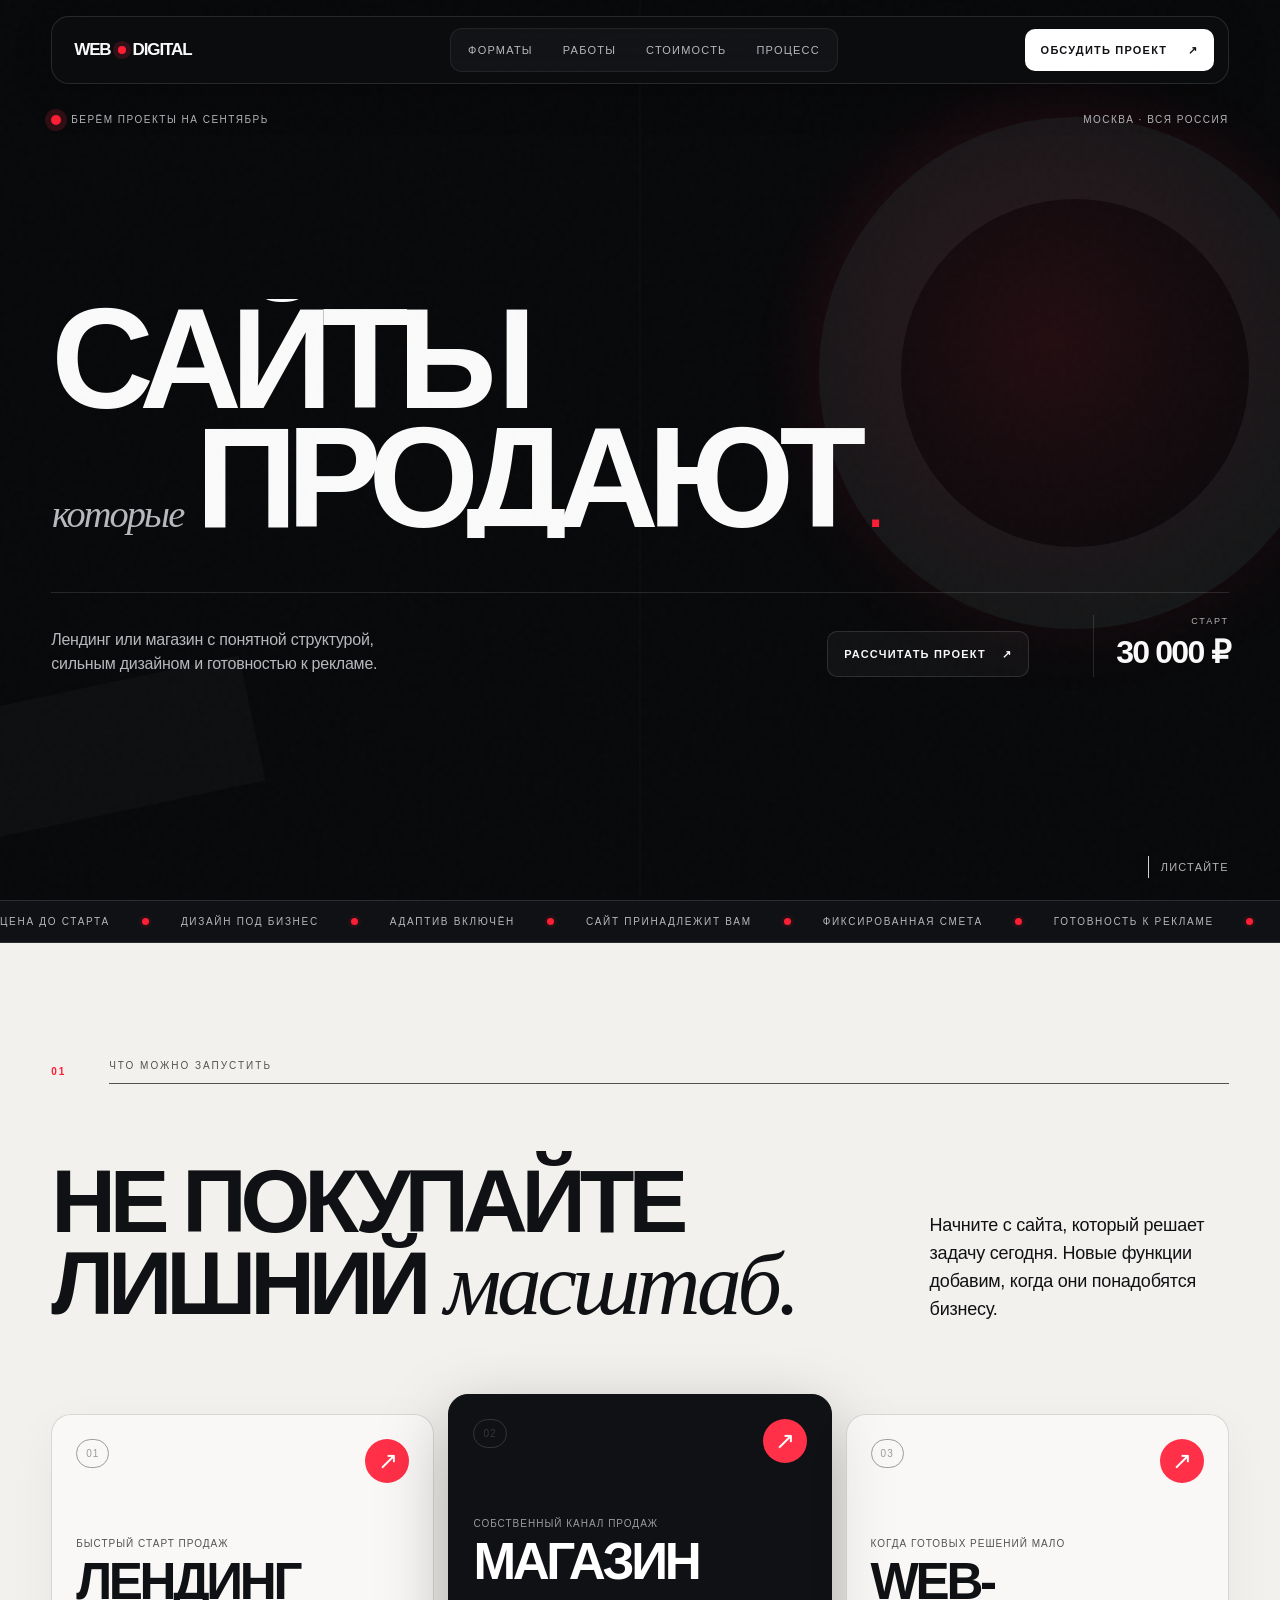
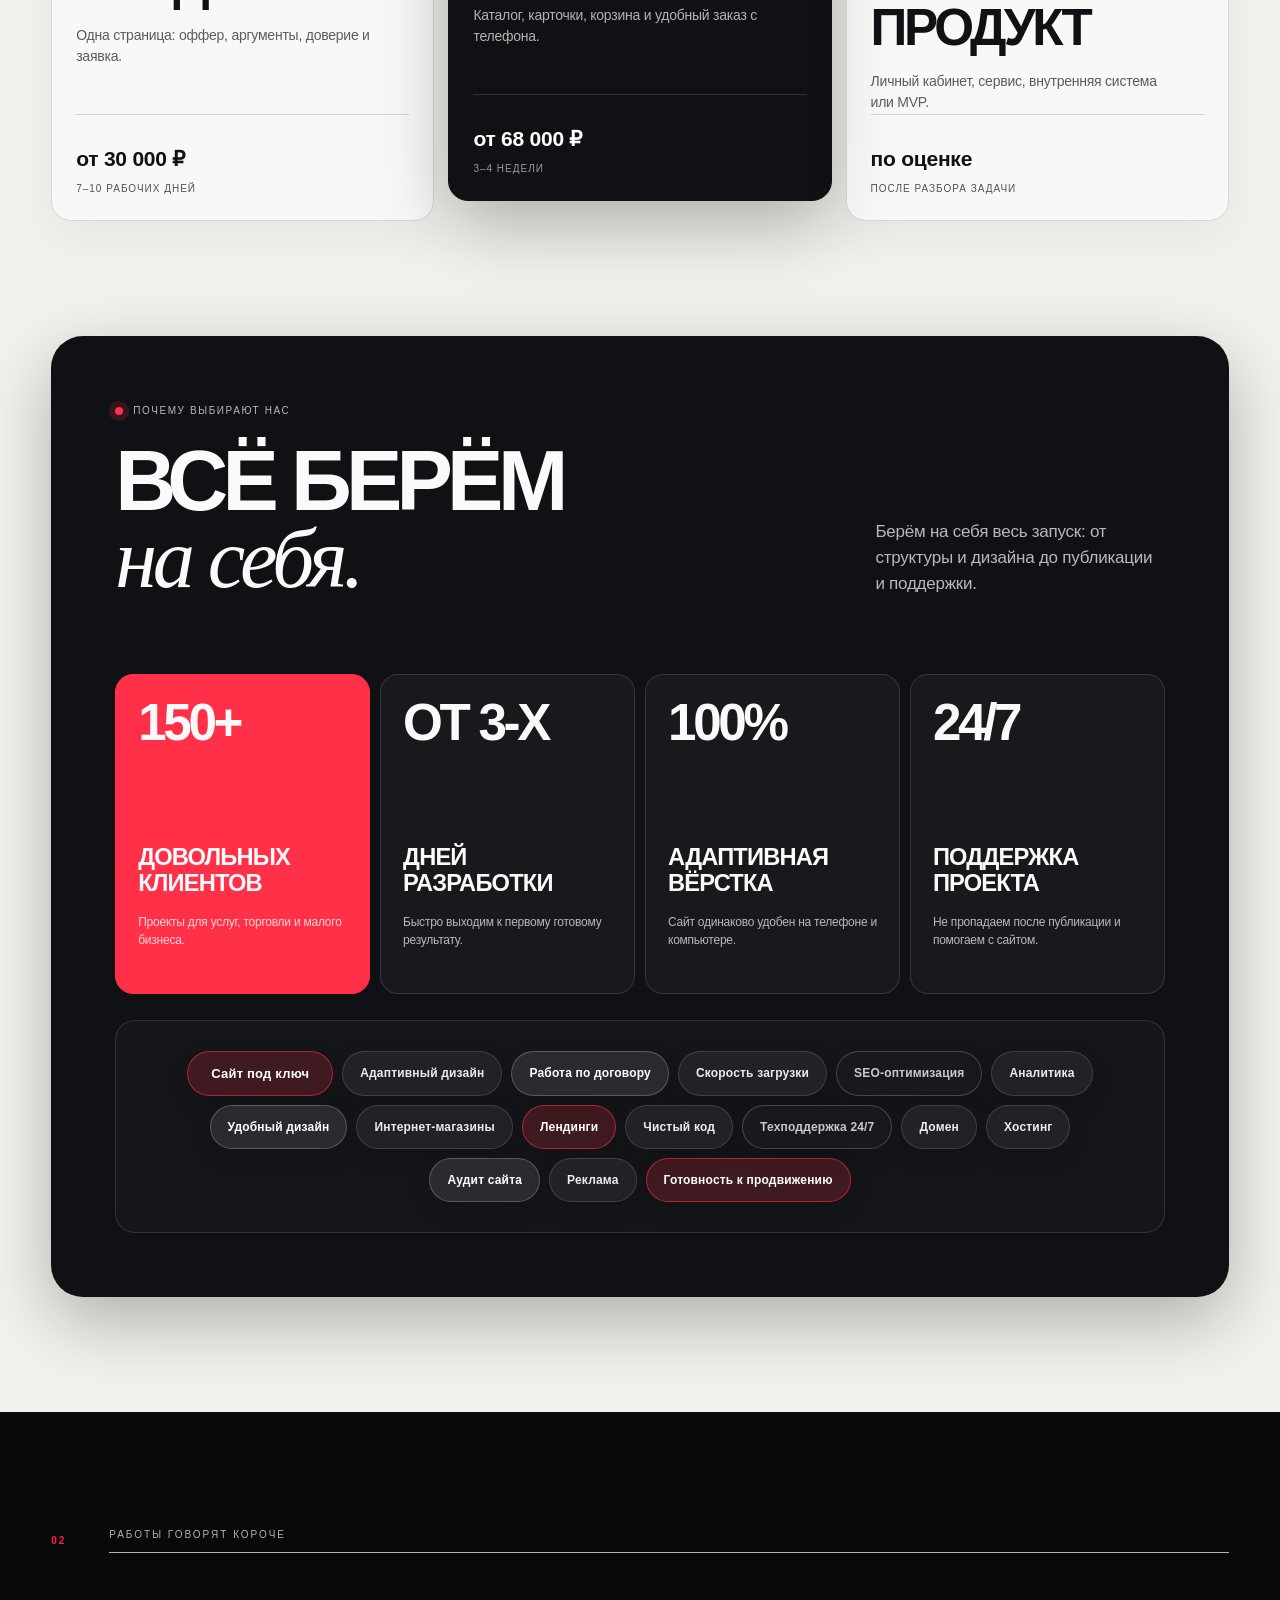
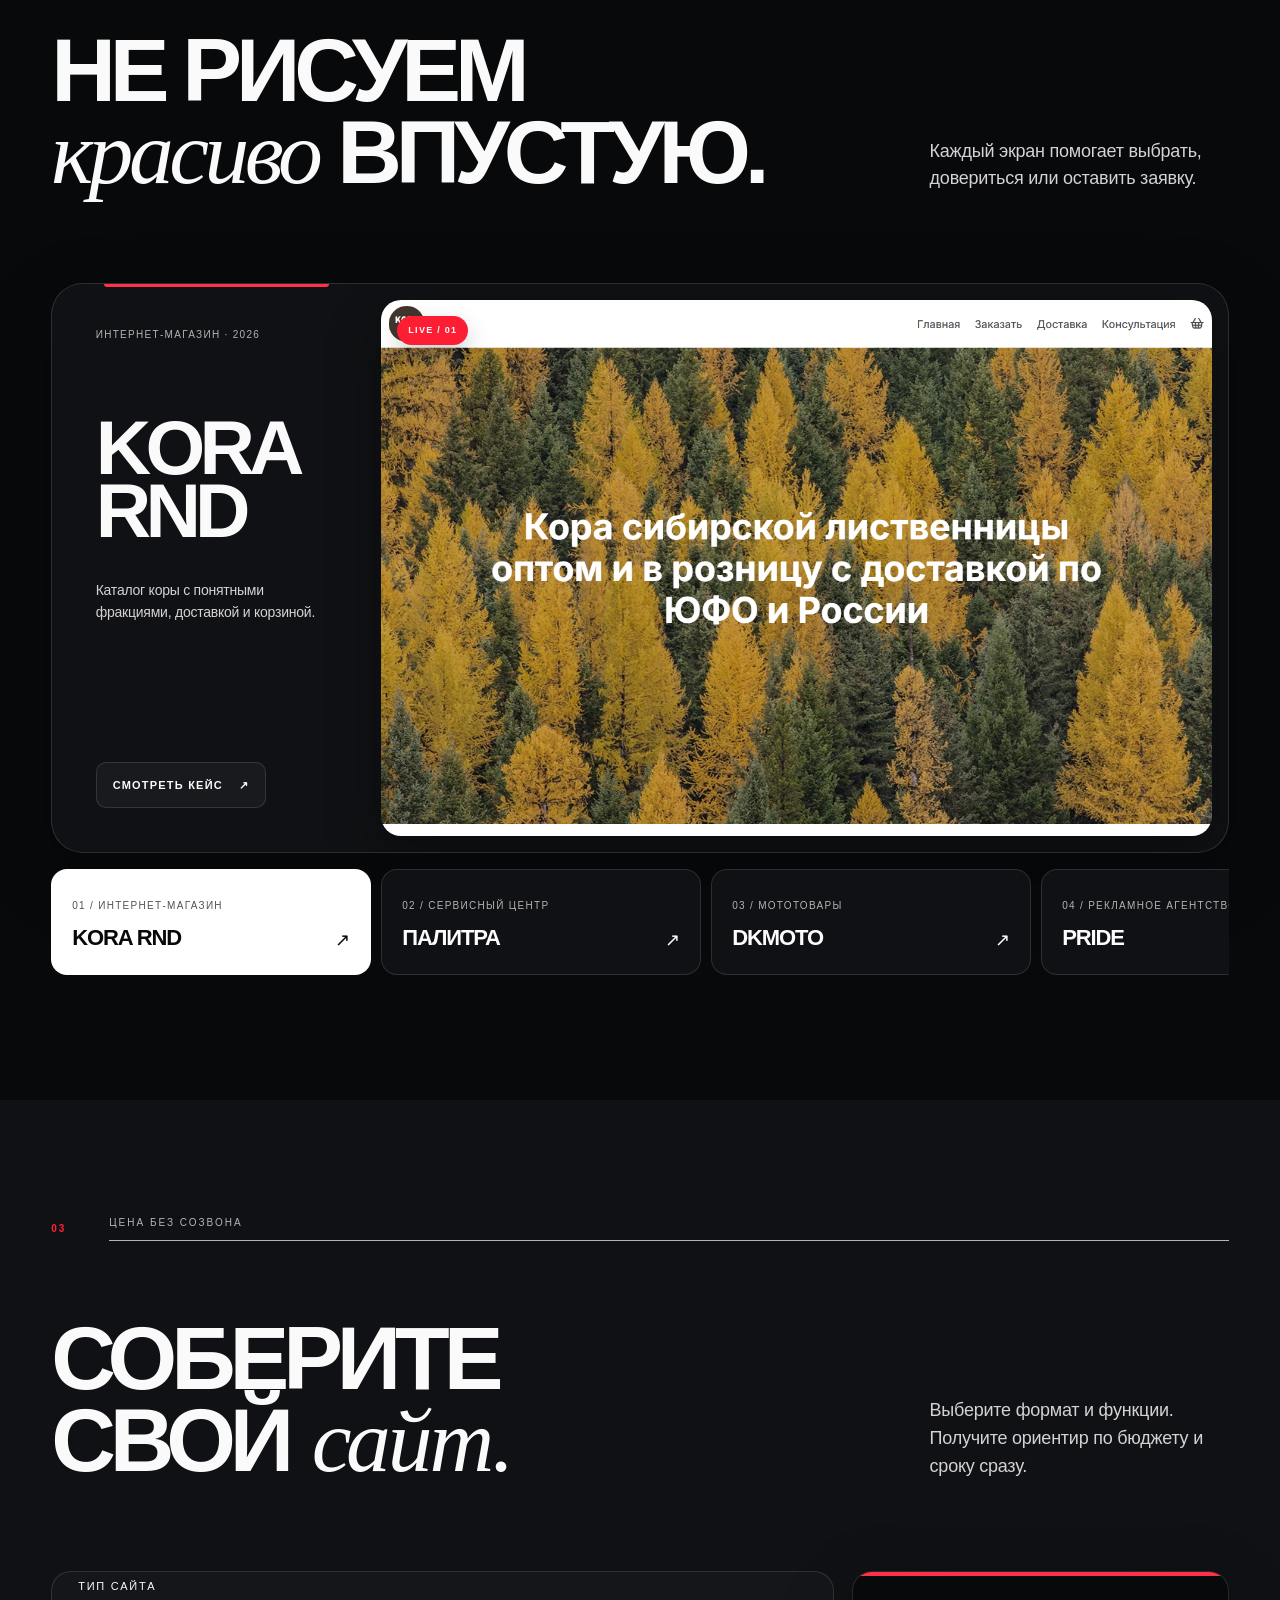
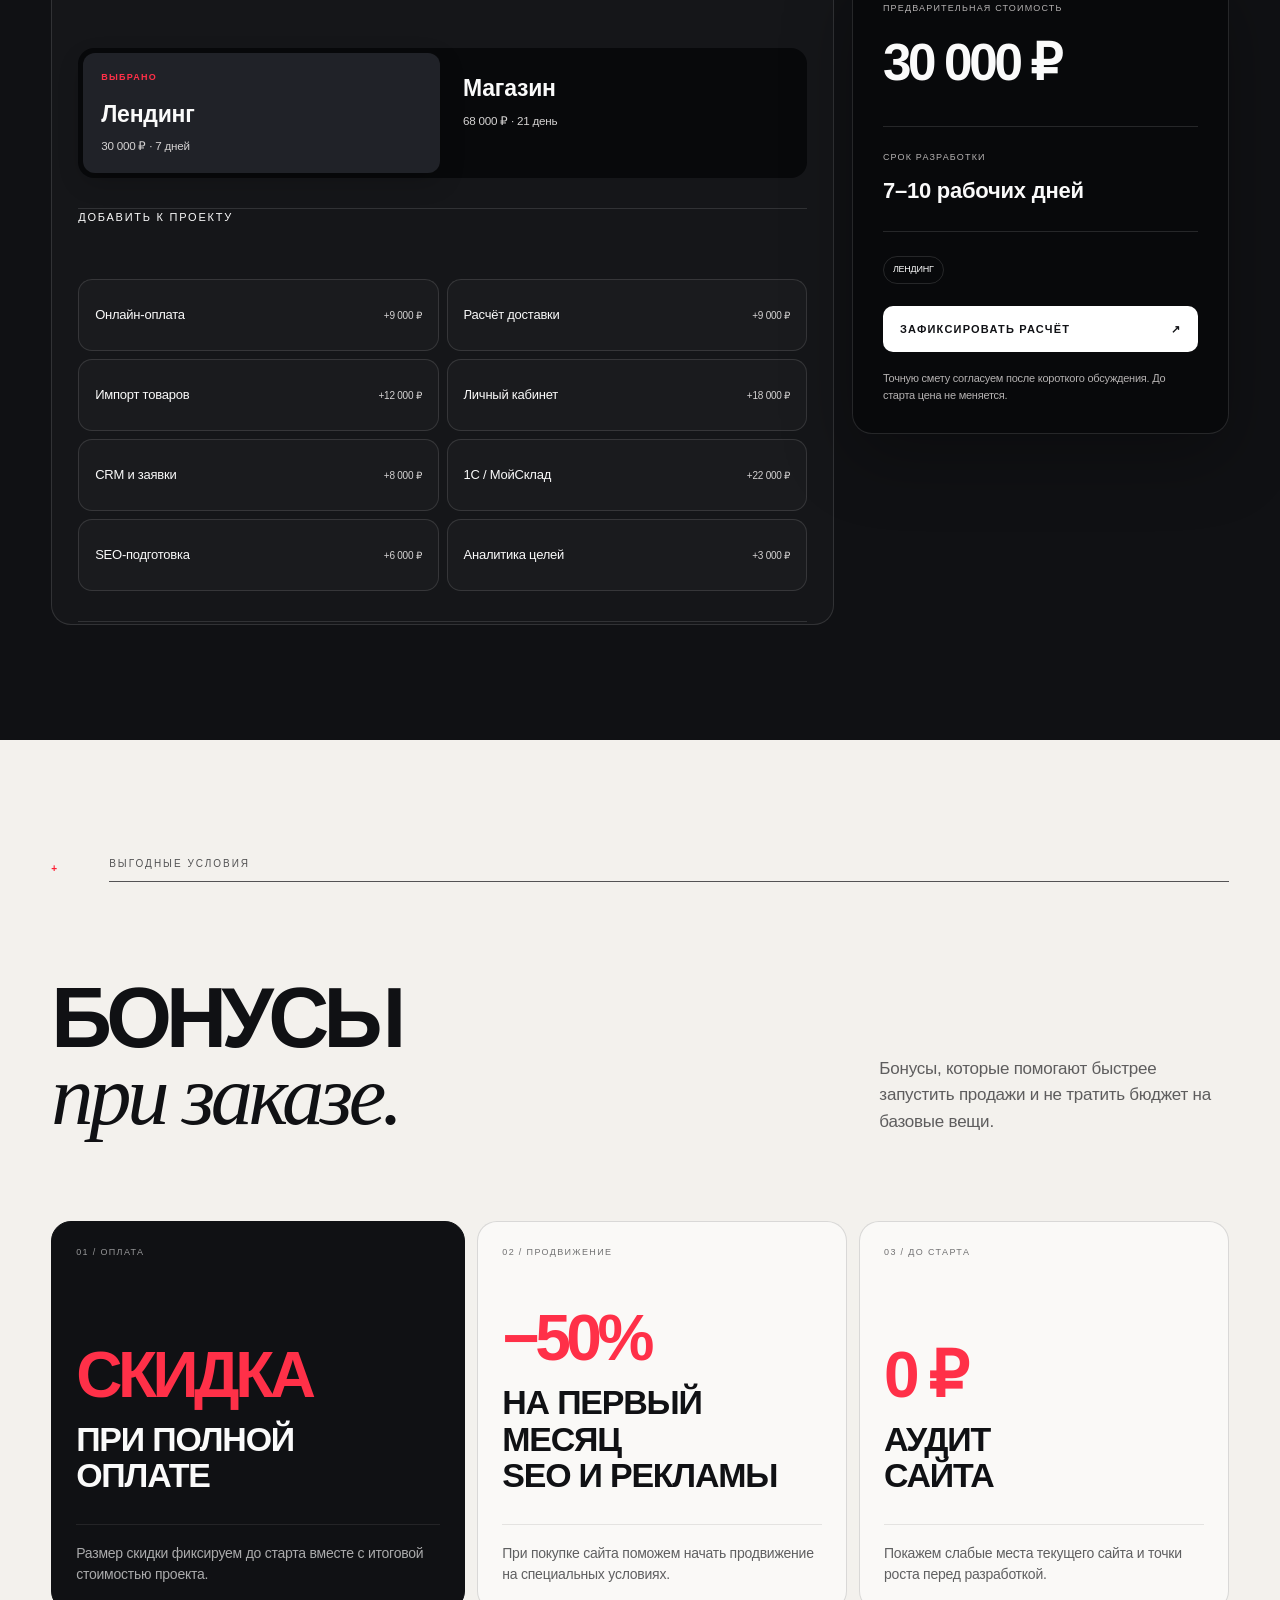
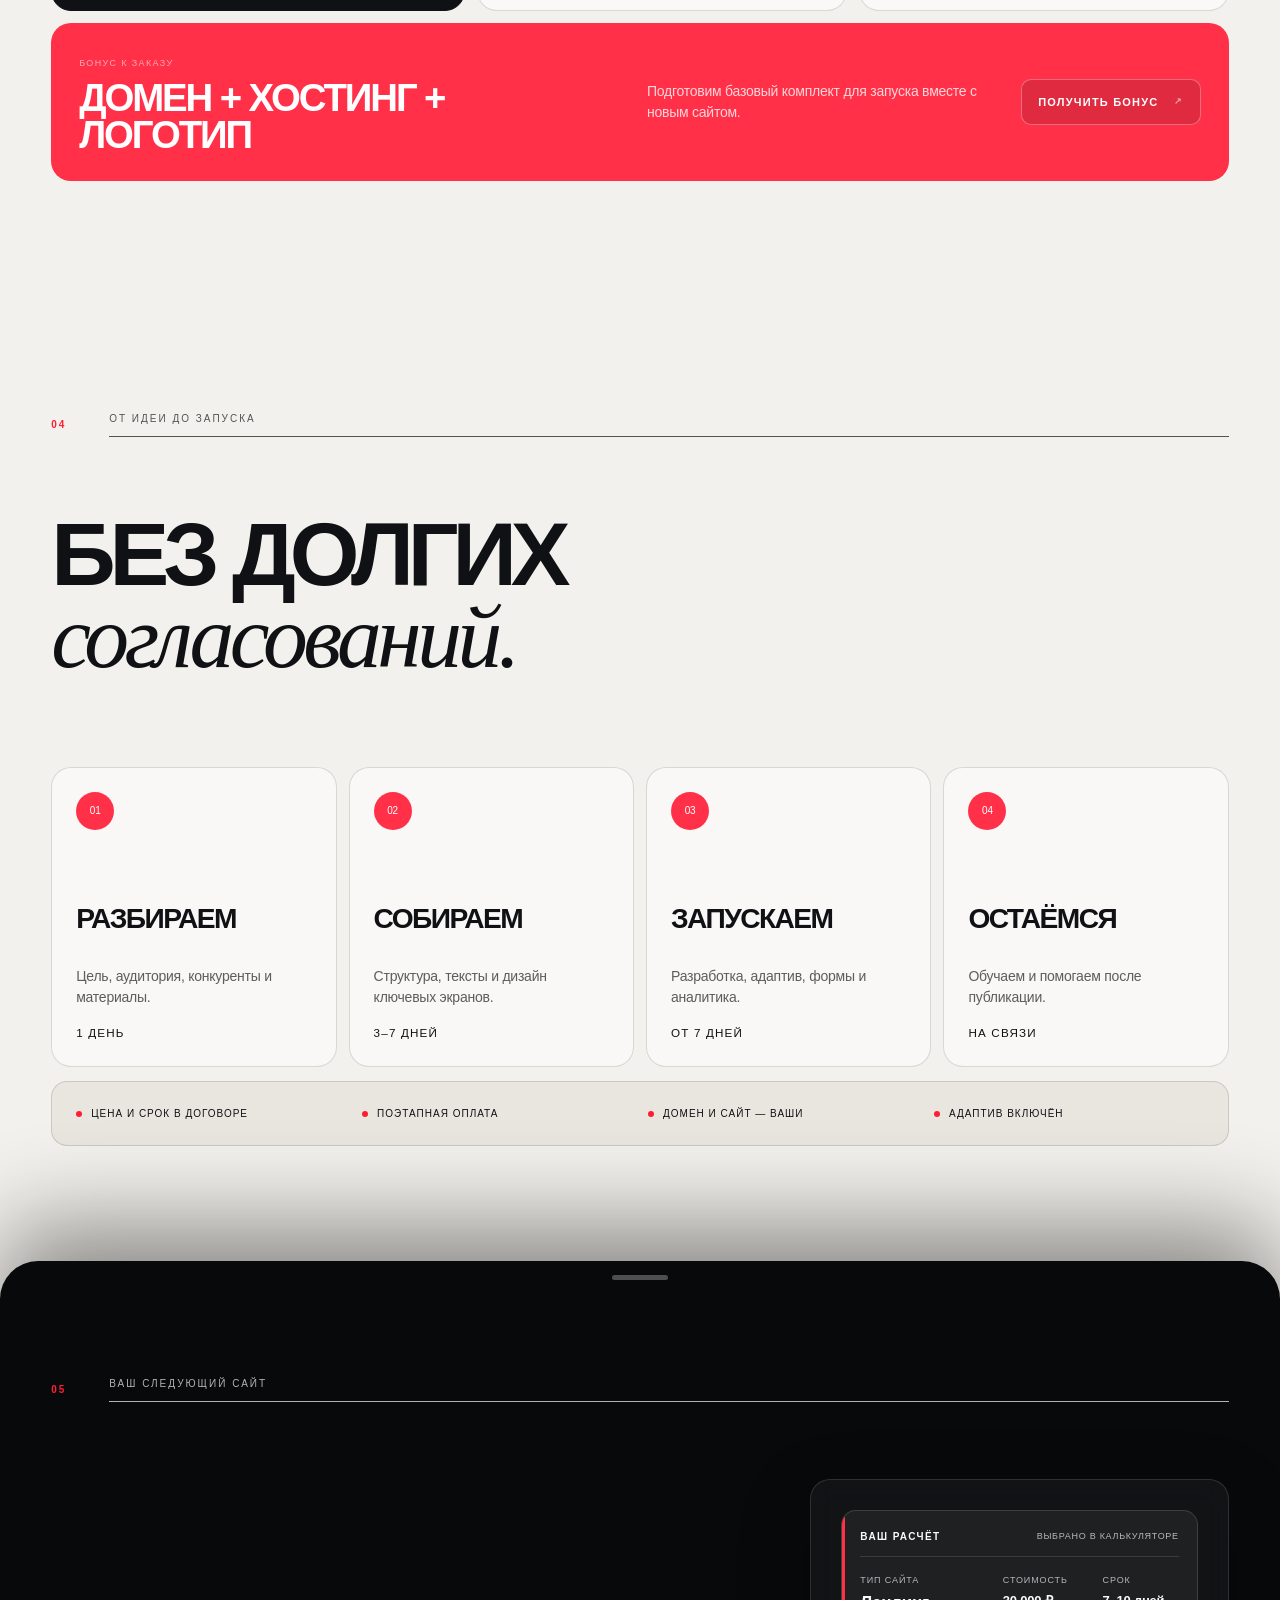
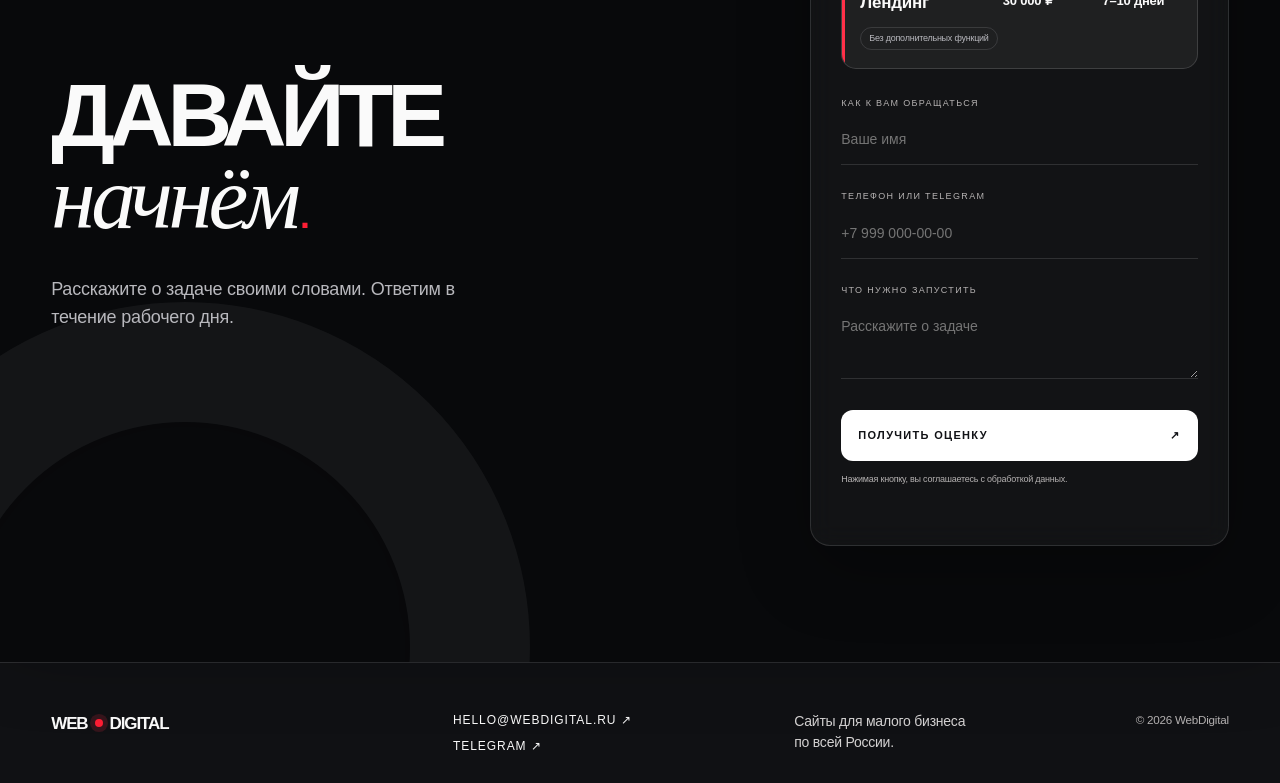
==== commit 11a26258: "Improve landing content and calculator lead summary" ====
--- a/index.html
+++ b/index.html
@@ -6,11 +6,10 @@
   <title>WebDigital — сайты для продаж, а не для галочки</title>
   <meta name="description" content="Лендинги от 30 000 ₽ и интернет-магазины от 68 000 ₽ для малого бизнеса. Фиксируем цену и срок до старта.">
   <meta name="theme-color" content="#080808">
-  <link rel="stylesheet" href="styles.css?v=20260904">
-  <link rel="stylesheet" href="modern.css?v=20260904">
+  <link rel="stylesheet" href="styles.css?v=20260904-ticker2">
+  <link rel="stylesheet" href="modern.css?v=20260904-form-summary">
 </head>
 <body>
-  <div class="cursor-dot" aria-hidden="true"></div>
   <div class="page-noise" aria-hidden="true"></div>
   <header class="topbar">
     <a class="brand" href="#top" aria-label="WebDigital — на главную"><span>WEB</span><i></i><span>DIGITAL</span></a>
@@ -25,7 +24,12 @@
       <div class="hero-bottom reveal"><p>Лендинг или магазин с понятной структурой, сильным дизайном и готовностью к рекламе.</p><a class="editorial-link" href="#calculator">Рассчитать проект <span>↗</span></a><div class="hero-price"><small>Старт</small><strong>30 000 ₽</strong></div></div>
       <a class="scroll-hint" href="#formats" aria-label="К форматам сайта"><span></span> Листайте</a>
     </section>
-    <div class="ticker" aria-hidden="true"><div><span>ЦЕНА ДО СТАРТА</span><i></i><span>ДИЗАЙН ПОД БИЗНЕС</span><i></i><span>АДАПТИВ ВКЛЮЧЁН</span><i></i><span>САЙТ ПРИНАДЛЕЖИТ ВАМ</span><i></i><span>ЦЕНА ДО СТАРТА</span><i></i><span>ДИЗАЙН ПОД БИЗНЕС</span><i></i><span>АДАПТИВ ВКЛЮЧЁН</span><i></i><span>САЙТ ПРИНАДЛЕЖИТ ВАМ</span><i></i></div></div>
+    <div class="ticker" aria-hidden="true">
+      <div class="ticker-track">
+        <div class="ticker-group"><span>ЦЕНА ДО СТАРТА</span><i class="ticker-dot"></i><span>ДИЗАЙН ПОД БИЗНЕС</span><i class="ticker-dot"></i><span>АДАПТИВ ВКЛЮЧЁН</span><i class="ticker-dot"></i><span>САЙТ ПРИНАДЛЕЖИТ ВАМ</span><i class="ticker-dot"></i><span>ФИКСИРОВАННАЯ СМЕТА</span><i class="ticker-dot"></i><span>ГОТОВНОСТЬ К РЕКЛАМЕ</span><i class="ticker-dot"></i><span>ПОДДЕРЖКА ПОСЛЕ ЗАПУСКА</span><i class="ticker-dot"></i><span>РАБОТА ПО ДОГОВОРУ</span><i class="ticker-dot"></i><span>ПОНЯТНЫЕ СРОКИ</span><i class="ticker-dot"></i><span>САЙТ ПОД КЛЮЧ</span><i class="ticker-dot"></i><span>АДАПТИВНЫЙ ДИЗАЙН</span><i class="ticker-dot"></i><span>ЗАПУСК ОТ 3 ДНЕЙ</span><i class="ticker-dot"></i></div>
+        <div class="ticker-group"><span>ЦЕНА ДО СТАРТА</span><i class="ticker-dot"></i><span>ДИЗАЙН ПОД БИЗНЕС</span><i class="ticker-dot"></i><span>АДАПТИВ ВКЛЮЧЁН</span><i class="ticker-dot"></i><span>САЙТ ПРИНАДЛЕЖИТ ВАМ</span><i class="ticker-dot"></i><span>ФИКСИРОВАННАЯ СМЕТА</span><i class="ticker-dot"></i><span>ГОТОВНОСТЬ К РЕКЛАМЕ</span><i class="ticker-dot"></i><span>ПОДДЕРЖКА ПОСЛЕ ЗАПУСКА</span><i class="ticker-dot"></i><span>РАБОТА ПО ДОГОВОРУ</span><i class="ticker-dot"></i><span>ПОНЯТНЫЕ СРОКИ</span><i class="ticker-dot"></i><span>САЙТ ПОД КЛЮЧ</span><i class="ticker-dot"></i><span>АДАПТИВНЫЙ ДИЗАЙН</span><i class="ticker-dot"></i><span>ЗАПУСК ОТ 3 ДНЕЙ</span><i class="ticker-dot"></i></div>
+      </div>
+    </div>
 
     <section class="formats light-section" id="formats">
       <div class="section-label reveal"><span>01</span><p>Что можно запустить</p></div>
@@ -34,6 +38,24 @@
         <article class="format-row reveal"><span class="format-index">01</span><div><small>Быстрый старт продаж</small><h3>ЛЕНДИНГ</h3></div><p>Одна страница: оффер, аргументы, доверие и заявка.</p><div class="format-price"><b>от 30 000 ₽</b><small>7–10 рабочих дней</small></div><a href="#calculator" aria-label="Рассчитать лендинг">↗</a></article>
         <article class="format-row reveal featured-row"><span class="format-index">02</span><div><small>Собственный канал продаж</small><h3>МАГАЗИН</h3></div><p>Каталог, карточки, корзина и удобный заказ с телефона.</p><div class="format-price"><b>от 68 000 ₽</b><small>3–4 недели</small></div><a href="#calculator" aria-label="Рассчитать интернет-магазин">↗</a></article>
         <article class="format-row reveal"><span class="format-index">03</span><div><small>Когда готовых решений мало</small><h3>WEB-ПРОДУКТ</h3></div><p>Личный кабинет, сервис, внутренняя система или MVP.</p><div class="format-price"><b>по оценке</b><small>после разбора задачи</small></div><a href="#contact" aria-label="Обсудить веб-продукт">↗</a></article>
+      </div>
+    </section>
+
+    <section class="proof-section" id="benefits">
+      <div class="proof-shell">
+        <div class="proof-heading reveal">
+          <div><span class="proof-kicker"><i></i> Почему выбирают нас</span><h2>ВСЁ БЕРЁМ<br><em>на себя.</em></h2></div>
+          <p>Берём на себя весь запуск: от структуры и дизайна до публикации и поддержки.</p>
+        </div>
+        <div class="proof-stats">
+          <article class="proof-card proof-card-lead reveal"><strong>150+</strong><h3>ДОВОЛЬНЫХ<br>КЛИЕНТОВ</h3><p>Проекты для услуг, торговли и малого бизнеса.</p></article>
+          <article class="proof-card reveal"><strong>ОТ 3-Х</strong><h3>ДНЕЙ<br>РАЗРАБОТКИ</h3><p>Быстро выходим к первому готовому результату.</p></article>
+          <article class="proof-card reveal"><strong>100%</strong><h3>АДАПТИВНАЯ<br>ВЁРСТКА</h3><p>Сайт одинаково удобен на телефоне и компьютере.</p></article>
+          <article class="proof-card reveal"><strong>24/7</strong><h3>ПОДДЕРЖКА<br>ПРОЕКТА</h3><p>Не пропадаем после публикации и помогаем с сайтом.</p></article>
+        </div>
+        <div class="competency-cloud reveal" aria-label="Компетенции и принципы работы">
+          <span class="tag-accent tag-large">Сайт под ключ</span><span>Адаптивный дизайн</span><span class="tag-light">Работа по договору</span><span>Скорость загрузки</span><span class="tag-outline">SEO-оптимизация</span><span>Аналитика</span><span class="tag-light">Удобный дизайн</span><span>Интернет-магазины</span><span class="tag-accent">Лендинги</span><span>Чистый код</span><span class="tag-outline">Техподдержка 24/7</span><span>Домен</span><span>Хостинг</span><span class="tag-light">Аудит сайта</span><span>Реклама</span><span class="tag-accent">Готовность к продвижению</span>
+        </div>
       </div>
     </section>
 
@@ -74,6 +96,17 @@
       </div>
     </section>
 
+    <section class="offers-section" id="offers">
+      <div class="section-label reveal"><span>+</span><p>Выгодные условия</p></div>
+      <div class="offers-heading reveal"><h2>БОНУСЫ<br><em>при заказе.</em></h2><p>Бонусы, которые помогают быстрее запустить продажи и не тратить бюджет на базовые вещи.</p></div>
+      <div class="offer-grid">
+        <article class="offer-card offer-card-main reveal"><span>01 / Оплата</span><div><strong>СКИДКА</strong><h3>ПРИ ПОЛНОЙ<br>ОПЛАТЕ</h3></div><p>Размер скидки фиксируем до старта вместе с итоговой стоимостью проекта.</p></article>
+        <article class="offer-card reveal"><span>02 / Продвижение</span><div><strong>−50%</strong><h3>НА ПЕРВЫЙ МЕСЯЦ<br>SEO И РЕКЛАМЫ</h3></div><p>При покупке сайта поможем начать продвижение на специальных условиях.</p></article>
+        <article class="offer-card reveal"><span>03 / До старта</span><div><strong>0 ₽</strong><h3>АУДИТ<br>САЙТА</h3></div><p>Покажем слабые места текущего сайта и точки роста перед разработкой.</p></article>
+      </div>
+      <div class="order-bonus reveal"><div><span>Бонус к заказу</span><h3>ДОМЕН + ХОСТИНГ + ЛОГОТИП</h3></div><p>Подготовим базовый комплект для запуска вместе с новым сайтом.</p><a class="editorial-link" href="#contact">Получить бонус <span>↗</span></a></div>
+    </section>
+
     <div class="stack-transition closing-transition" data-stack-transition>
     <section class="process light-section" id="process">
       <div class="section-label reveal"><span>04</span><p>От идеи до запуска</p></div><div class="process-heading reveal"><h2>БЕЗ ДОЛГИХ<br><em>согласований.</em></h2></div>
@@ -81,10 +114,10 @@
       <div class="trust-line reveal"><span>Цена и срок в договоре</span><span>Поэтапная оплата</span><span>Домен и сайт — ваши</span><span>Адаптив включён</span></div>
     </section>
 
-    <section class="contact" id="contact"><div class="contact-orbit" aria-hidden="true"></div><div class="section-label reveal"><span>05</span><p>Ваш следующий сайт</p></div><div class="contact-grid"><div class="reveal"><h2>ДАВАЙТЕ<br><em>начнём.</em><i>.</i></h2><p>Расскажите о задаче своими словами. Ответим в течение рабочего дня.</p></div><form class="lead-form reveal" data-lead-form><label><span>Как к вам обращаться</span><input name="name" type="text" placeholder="Ваше имя" required></label><label><span>Телефон или Telegram</span><input name="contact" type="text" placeholder="+7 999 000-00-00" required></label><label><span>Что нужно запустить</span><textarea name="task" placeholder="Лендинг, магазин или web-продукт"></textarea></label><button type="submit">Получить оценку <span>↗</span></button><small>Нажимая кнопку, вы соглашаетесь с обработкой данных.</small><p class="form-status" role="status"></p></form></div></section>
+    <section class="contact" id="contact"><div class="contact-orbit" aria-hidden="true"></div><div class="section-label reveal"><span>05</span><p>Ваш следующий сайт</p></div><div class="contact-grid"><div class="reveal"><h2>ДАВАЙТЕ<br><em>начнём</em><i>.</i></h2><p>Расскажите о задаче своими словами. Ответим в течение рабочего дня.</p></div><form class="lead-form reveal" data-lead-form><div class="form-project-summary" data-form-summary aria-live="polite"><div class="form-summary-head"><span>Ваш расчёт</span><small>Выбрано в калькуляторе</small></div><div class="form-summary-main"><div><small>Тип сайта</small><strong data-form-site-type>Лендинг</strong></div><div><small>Стоимость</small><b data-form-price>30 000 ₽</b></div><div><small>Срок</small><b data-form-days>7–10 дней</b></div></div><ul data-form-extras><li>Без дополнительных функций</li></ul><input type="hidden" name="site_type" value="Лендинг"><input type="hidden" name="estimated_price" value="30 000 ₽"><input type="hidden" name="estimated_timeline" value="7–10 рабочих дней"><input type="hidden" name="selected_options" value="Без дополнительных функций"></div><label><span>Как к вам обращаться</span><input name="name" type="text" placeholder="Ваше имя" required></label><label><span>Телефон или Telegram</span><input name="contact" type="text" placeholder="+7 999 000-00-00" required></label><label><span>Что нужно запустить</span><textarea name="task" placeholder="Расскажите о задаче"></textarea></label><button type="submit">Получить оценку <span>↗</span></button><small>Нажимая кнопку, вы соглашаетесь с обработкой данных.</small><p class="form-status" role="status"></p></form></div></section>
     </div>
   </main>
   <footer><a class="brand" href="#top"><span>WEB</span><i></i><span>DIGITAL</span></a><div><a href="mailto:hello@webdigital.ru">hello@webdigital.ru ↗</a><a href="#contact">Telegram ↗</a></div><p>Сайты для малого бизнеса<br>по всей России.</p><small>© 2026 WebDigital</small></footer>
-  <script src="calculator.js?v=20260904"></script><script src="site.js?v=20260904"></script>
+  <script src="calculator.js?v=20260904-form-summary"></script><script src="site.js?v=20260904-system-cursor"></script>
 </body>
 </html>
--- a/styles.css
+++ b/styles.css
@@ -2,7 +2,7 @@
 *{box-sizing:border-box}html{scroll-behavior:smooth}body{margin:0;background:var(--void);color:var(--bone);font-family:Arial,"Helvetica Neue",sans-serif;font-size:14px;line-height:1.5;letter-spacing:-.017em}a{color:inherit;text-decoration:none}button,input,textarea{font:inherit}::selection{background:var(--red);color:var(--bone)}.page-noise{position:fixed;inset:0;pointer-events:none;z-index:20;opacity:.035;background-image:url("data:image/svg+xml,%3Csvg viewBox='0 0 160 160' xmlns='http://www.w3.org/2000/svg'%3E%3Cfilter id='n'%3E%3CfeTurbulence type='fractalNoise' baseFrequency='.9' numOctaves='4' stitchTiles='stitch'/%3E%3C/filter%3E%3Crect width='100%25' height='100%25' filter='url(%23n)' opacity='.8'/%3E%3C/svg%3E")}.cursor-dot{position:fixed;left:0;top:0;width:12px;height:12px;border-radius:50%;background:var(--red);z-index:100;pointer-events:none;transition:width .18s,height .18s,margin .18s,opacity .18s}.cursor-dot.active{width:34px;height:34px;margin:-11px;opacity:.7;mix-blend-mode:difference}
 .topbar{height:96px;padding:0 48px;display:grid;grid-template-columns:1fr auto 1fr;align-items:center;position:absolute;z-index:10;width:100%;border-bottom:1px solid #ffffff14}.brand{display:flex;align-items:center;gap:7px;width:max-content;font-size:18px;font-weight:700;letter-spacing:-.07em}.brand i{display:block;width:9px;height:9px;background:var(--red);border-radius:50%}.topbar nav{display:flex;gap:34px}.topbar nav a,.outline-cta,.editorial-link,.scroll-hint{font-size:11px;text-transform:uppercase;letter-spacing:.11em}.topbar nav a{color:var(--ash);transition:transform .2s}.topbar nav a:hover{transform:translateY(-2px)}.outline-cta{justify-self:end;border:1px solid var(--ash);border-radius:8px;padding:12px 18px;transition:transform .25s,box-shadow .25s}.outline-cta:hover{transform:translateY(-3px);box-shadow:inset 0 2px 5px #fff3}.outline-cta span,.editorial-link span{display:inline-block;margin-left:16px;transition:transform .25s}.outline-cta:hover span,.editorial-link:hover span{transform:translate(5px,-5px)}
 .hero{min-height:100vh;padding:138px 48px 48px;position:relative;overflow:hidden;display:flex;flex-direction:column;justify-content:center}.hero-geometry{position:absolute;inset:0;pointer-events:none;transform:translate(var(--mx),var(--my));transition:transform .3s ease-out}.hero-geometry span:first-child{position:absolute;width:min(42vw,620px);aspect-ratio:1;border:90px solid var(--charcoal);border-radius:50%;right:-6vw;top:11vh}.hero-geometry span:last-child{position:absolute;width:34vw;height:160px;background:var(--smoke);left:-8vw;bottom:9vh;transform:rotate(-12deg);opacity:.45}.hero-meta{position:absolute;top:126px;left:48px;right:48px;display:flex;justify-content:space-between;color:var(--ash);font-size:10px;text-transform:uppercase;letter-spacing:.15em}.hero-meta span:first-child{display:flex;align-items:center;gap:10px}.red-dot{display:inline-block;width:14px;height:14px;background:var(--red);border-radius:50%;flex:none}.hero h1{position:relative;z-index:1;margin:0;font-size:clamp(70px,11.7vw,168px);line-height:.81;letter-spacing:-.086em;font-weight:700;text-transform:uppercase}.hero-line{display:block;overflow:hidden}.hero-line b{display:inline-block;animation:heroIn 1s cubic-bezier(.2,.75,.2,1) both}.hero-line:nth-child(2) b{animation-delay:.12s}.hero-line.connective{display:flex;align-items:baseline;gap:.07em}.hero-line em{font-family:Georgia,serif;font-size:.27em;line-height:1;font-weight:300;letter-spacing:-.05em;text-transform:none;margin:0 .1em 0 .02em;animation:fadeUp .9s .45s both}.hero-line i{font-style:normal;color:var(--red);font-size:.35em;letter-spacing:0;margin-left:.1em}.hero-bottom{display:grid;grid-template-columns:1fr 1fr auto;gap:48px;align-items:end;margin-top:52px;padding-top:24px;border-top:1px solid var(--iron);position:relative;z-index:1}.hero-bottom>p{max-width:380px;font-size:16px;color:var(--ash);margin:0}.editorial-link{display:inline-flex;align-items:center;width:max-content;padding:17px 0;border-bottom:1px solid var(--iron)}.hero-price{text-align:right}.hero-price small,.hero-price strong{display:block}.hero-price small{text-transform:uppercase;letter-spacing:.2em;color:var(--pebble);font-size:9px}.hero-price strong{font-size:30px;letter-spacing:-.055em}.scroll-hint{position:absolute;right:48px;bottom:20px;color:var(--pebble);display:flex;align-items:center;gap:12px}.scroll-hint span{height:22px;width:1px;background:var(--ash);animation:scrollLine 1.5s ease-in-out infinite}
-.ticker{overflow:hidden;border-top:1px solid var(--iron);border-bottom:1px solid var(--iron);padding:17px 0;background:var(--charcoal)}.ticker>div{display:flex;width:max-content;gap:28px;align-items:center;animation:ticker 25s linear infinite}.ticker span{font-size:12px;letter-spacing:.17em}.ticker i{width:7px;height:7px;border-radius:50%;background:var(--red)}
+.ticker{overflow:hidden;border-top:1px solid var(--iron);border-bottom:1px solid var(--iron);padding:17px 0;background:var(--charcoal)}.ticker-track{display:flex;width:max-content;align-items:center;animation:ticker 54s linear infinite;will-change:transform}.ticker-group{display:flex;flex:none;gap:32px;align-items:center;padding-right:32px}.ticker span{flex:none;font-size:12px;letter-spacing:.17em;white-space:nowrap}.ticker .ticker-dot{display:block;width:7px;height:7px;flex:0 0 7px;border-radius:50%;background:var(--red);box-shadow:0 0 0 3px rgba(254,30,52,.08)}
 .light-section{background:var(--linen);color:var(--void)}.formats,.work,.calculator-section,.process,.contact{padding:112px 48px}.section-label{display:grid;grid-template-columns:50px 1fr;gap:14px;align-items:center;font-size:10px;text-transform:uppercase;letter-spacing:.2em;margin-bottom:64px}.section-label span{color:var(--red);font-weight:700}.section-label p{margin:0;border-bottom:1px solid currentColor;padding-bottom:10px}.formats-intro,.work-heading,.calculator-heading,.process-heading{display:grid;grid-template-columns:1.45fr .55fr;gap:80px;align-items:end;margin-bottom:80px}.formats-intro h2,.work-heading h2,.calculator-heading h2,.process-heading h2,.contact h2{margin:0;font-size:clamp(54px,7.2vw,104px);line-height:.88;letter-spacing:-.075em}.formats-intro em,.work-heading em,.calculator-heading em,.process-heading em,.contact h2 em{font-family:Georgia,serif;font-weight:300;text-transform:none;letter-spacing:-.05em}.formats-intro p,.work-heading p,.calculator-heading p{font-size:18px;max-width:390px;margin:0}.format-list{border-top:1px solid var(--iron)}.format-row{display:grid;grid-template-columns:50px 1.15fr .85fr 190px 32px;gap:18px;align-items:center;min-height:150px;border-bottom:1px solid var(--pebble);transition:padding .3s,background .3s}.format-row:hover{padding:0 18px;background:#e9e5e5}.format-row.featured-row{border:1px solid var(--red);margin-top:-1px;padding:0 14px}.format-index,.format-row small{font-size:10px;text-transform:uppercase;letter-spacing:.1em;color:var(--iron)}.format-row h3{font-size:clamp(34px,4vw,58px);line-height:.9;letter-spacing:-.065em;margin:6px 0 0}.format-row>p{margin:0;max-width:300px}.format-price b,.format-price small{display:block}.format-price b{font-size:17px}.format-price small{margin-top:6px}.format-row>a{font-size:24px;transition:transform .25s}.format-row:hover>a{transform:translate(5px,-5px)}
 .dark-section{background:var(--void)}.work-heading{margin-bottom:64px}.work-heading p,.calculator-heading p{color:var(--ash)}.project-stage{display:grid;grid-template-columns:.52fr 1.48fr;min-height:620px;border:1px solid var(--red);border-radius:8px;overflow:hidden}.project-copy{padding:42px;display:flex;flex-direction:column}.project-copy>span,.project-strip span{font-size:10px;text-transform:uppercase;letter-spacing:.13em;color:var(--pebble)}.project-copy h3{font-size:82px;line-height:.82;letter-spacing:-.075em;margin:90px 0 24px}.project-copy p{color:var(--ash);max-width:260px}.project-copy .editorial-link{margin-top:auto}.project-screen{background:#d4d7cc;color:#192317;margin:24px 24px 24px 0;padding:25px;position:relative;overflow:hidden;transform:perspective(1200px) rotateY(-2deg);transition:transform .6s}.project-stage:hover .project-screen{transform:perspective(1200px) rotateY(0)}.mock-nav{display:grid;grid-template-columns:1fr auto auto auto;gap:28px;font-size:10px;align-items:center}.mock-nav b{font-size:18px}.mock-hero{padding:100px 28px 44px;position:relative}.mock-hero:after{content:"";position:absolute;width:340px;height:340px;border-radius:46% 54% 60% 40%;background:#70452f;right:-80px;top:36px;transform:rotate(18deg);box-shadow:inset 30px 10px 0 #4f2f21}.mock-hero small{position:relative;z-index:1}.mock-hero strong{display:block;font-size:62px;line-height:.89;letter-spacing:-.07em;margin-top:16px;position:relative;z-index:1}.mock-hero button{border:1px solid #192317;background:transparent;border-radius:3px;padding:12px;margin-top:32px}.mock-products{display:grid;grid-template-columns:repeat(3,1fr);gap:8px}.mock-products span{display:block;height:150px;background:#e9ebe4;position:relative}.mock-products span:after{content:"";position:absolute;width:60px;height:60px;border-radius:50%;background:#7f5135;left:50%;top:50%;transform:translate(-50%,-50%);box-shadow:inset 0 0 0 14px #503221}.project-strip{display:grid;grid-template-columns:repeat(3,1fr);border-bottom:1px solid var(--iron)}.project-strip>a,.project-strip>div{padding:26px 20px;border-right:1px solid var(--iron);display:grid;grid-template-columns:1fr auto;align-items:end;min-height:120px}.project-strip span{grid-column:1/3}.project-strip b{font-size:24px;letter-spacing:-.05em}.project-strip i{font-style:normal;font-size:18px;transition:transform .25s}.project-strip a:hover i{transform:translate(4px,-4px)}
 .calculator-section{background:var(--charcoal)}.calculator{display:grid;grid-template-columns:1.38fr .62fr;gap:24px;align-items:start}.calc-options{border-top:1px solid var(--iron)}fieldset{border:0;padding:32px 0;margin:0;border-bottom:1px solid var(--iron)}legend{font-size:11px;text-transform:uppercase;letter-spacing:.16em;padding:0;margin-bottom:24px}.type-switch{display:grid;grid-template-columns:1fr 1fr;gap:10px}.type-switch label,.extras-grid label{position:relative;cursor:pointer}.type-switch input,.extras-grid input{position:absolute;opacity:0}.type-switch label>span{display:block;border:1px solid var(--iron);border-radius:8px;padding:22px;transition:border .25s,transform .25s,background .25s}.type-switch input:checked+span{border-color:var(--red);background:var(--smoke)}.type-switch b,.type-switch small{display:block}.type-switch b{font-size:23px}.type-switch small{color:var(--ash);margin-top:6px}.extras-grid{display:grid;grid-template-columns:repeat(2,1fr);gap:10px}.extras-grid label{min-height:66px;border:1px solid var(--iron);border-radius:8px;padding:14px;display:flex;justify-content:space-between;align-items:center;transition:border .25s,transform .25s}.extras-grid label:hover,.type-switch label:hover>span{transform:translateY(-2px)}.extras-grid label:has(input:checked){border-color:var(--red);box-shadow:inset 0 2px 5px #fff2}.extras-grid label:has(input:checked):before{content:"";width:7px;height:7px;border-radius:50%;background:var(--red);margin-right:10px}.extras-grid span{font-size:13px}.extras-grid em{font-style:normal;font-size:10px;color:var(--ash)}.calc-result{position:sticky;top:24px;border:1px solid var(--red);border-radius:8px;padding:28px;background:var(--void);box-shadow:inset 0 2px 5px #fff2}.calc-result>div{padding-bottom:24px;margin-bottom:24px;border-bottom:1px solid var(--iron)}.calc-result small,.calc-result strong,.calc-result b{display:block}.calc-result small{text-transform:uppercase;letter-spacing:.13em;color:var(--pebble);font-size:9px}.calc-result strong{font-size:clamp(40px,4vw,62px);letter-spacing:-.065em;margin-top:10px}.calc-result b{font-size:22px;margin-top:10px}.calc-result ul{list-style:none;padding:0;margin:0 0 22px;display:flex;flex-wrap:wrap;gap:6px}.calc-result li{border:1px solid var(--iron);border-radius:3px;padding:5px 8px;font-size:9px;text-transform:uppercase}.calc-result>p{color:var(--pebble);font-size:11px;margin:18px 0 0}
--- a/modern.css
+++ b/modern.css
@@ -19,6 +19,13 @@
   --section-x: clamp(24px,4vw,64px);
 }
 
+/* Use the familiar system cursor; the decorative cursor dot was removed. */
+@media (pointer: fine) {
+  html, body { cursor: default !important; }
+  a, button, label, input, textarea, select { cursor: pointer !important; }
+  input[type="text"], input[type="email"], input[type="tel"], textarea { cursor: text !important; }
+}
+
 html { scroll-padding-top: 104px; }
 body { background: var(--surface-0); color: var(--text-primary); overflow-x: clip; }
 a, button, label { -webkit-tap-highlight-color: transparent; }
@@ -79,7 +86,7 @@
 .ticker span { font-size: 10px; color: var(--text-secondary); }
 
 /* Shared section rhythm */
-.formats, .work, .calculator-section, .process, .contact { padding: clamp(88px,9vw,138px) var(--section-x); }
+.formats, .proof-section, .work, .calculator-section, .offers-section, .process, .contact { padding: clamp(88px,9vw,138px) var(--section-x); }
 .section-label { grid-template-columns: 44px 1fr; margin-bottom: clamp(48px,6vw,82px); color: inherit; opacity: .78; }
 .section-label p { border-color: currentColor; opacity: .7; }
 .formats-intro, .work-heading, .calculator-heading, .process-heading { gap: clamp(40px,7vw,110px); margin-bottom: clamp(56px,7vw,92px); }
@@ -118,6 +125,36 @@
 .format-row>a { position: absolute; right: 24px; top: 24px; width: 44px; height: 44px; display: grid; place-items: center; border-radius: 50%; background: var(--accent); color: #fff; }
 .format-row:hover>a { transform: rotate(12deg); }
 
+/* Trust and proof */
+.proof-section { padding-top: 0; background: var(--surface-light); color: var(--text-primary); }
+.proof-shell { padding: clamp(34px,5vw,72px); border-radius: var(--radius-lg); background: var(--surface-1); box-shadow: var(--shadow-card); overflow: hidden; }
+.proof-heading { display: grid; grid-template-columns: 1.25fr .55fr; gap: clamp(40px,8vw,130px); align-items: end; padding-bottom: clamp(44px,6vw,76px); }
+.proof-heading h2, .offers-heading h2 { margin: 22px 0 0; font-size: clamp(52px,6.6vw,96px); line-height: .91; letter-spacing: -.068em; }
+.proof-heading h2 em, .offers-heading h2 em { font-family: Georgia,serif; font-weight: 300; letter-spacing: -.05em; }
+.proof-heading>p, .offers-heading>p { max-width: 390px; margin: 0; color: var(--text-secondary); font-size: 17px; line-height: 1.55; }
+.proof-kicker { display: inline-flex; align-items: center; gap: 10px; color: var(--text-secondary); font-size: 10px; letter-spacing: .16em; text-transform: uppercase; }
+.proof-kicker i { width: 8px; height: 8px; border-radius: 50%; background: var(--accent); box-shadow: 0 0 0 6px var(--accent-soft); }
+.proof-stats { display: grid; grid-template-columns: repeat(4,minmax(0,1fr)); gap: 10px; }
+.proof-card { min-height: 320px; padding: 22px; display: flex; flex-direction: column; border: 1px solid var(--line-dark); border-radius: 18px; background: rgba(255,255,255,.035); transition: transform .3s, background .3s, border-color .3s; }
+.proof-card:hover { transform: translateY(-7px); background: rgba(255,255,255,.065); border-color: rgba(255,255,255,.2); }
+.proof-card-lead { background: var(--accent); border-color: var(--accent); }
+.proof-card-lead:hover { background: #ff3b52; border-color: #ff3b52; }
+.proof-card strong { font-size: clamp(38px,4vw,58px); line-height: 1; letter-spacing: -.065em; }
+.proof-card h3 { margin: auto 0 16px; font-size: clamp(20px,1.85vw,28px); line-height: 1.08; letter-spacing: -.035em; }
+.proof-card p { min-height: 58px; margin: 0; color: var(--text-secondary); font-size: 12px; line-height: 1.5; }
+.proof-card-lead p { color: rgba(255,255,255,.8); }
+.competency-cloud { display: flex; flex-wrap: wrap; justify-content: center; gap: 9px; max-width: 1060px; margin: 26px auto 0; padding: 30px clamp(12px,3vw,42px); border: 1px solid var(--line-dark); border-radius: var(--radius-md); background: rgba(255,255,255,.025); }
+.competency-cloud span { padding: 12px 17px; border: 1px solid rgba(255,255,255,.14); border-radius: 999px; background: #202228; color: #ececef; box-shadow: 0 8px 22px rgba(0,0,0,.16); font-size: 12px; font-weight: 600; letter-spacing: .015em; white-space: nowrap; animation: tagFloat 4.8s ease-in-out infinite alternate; transition: background .25s, color .25s, border-color .25s, box-shadow .25s; }
+.competency-cloud span:nth-child(3n+2) { animation-delay: -1.4s; animation-duration: 5.6s; }
+.competency-cloud span:nth-child(4n) { animation-delay: -2.8s; animation-duration: 4.2s; }
+.competency-cloud span:nth-child(5n) { animation-delay: -.7s; animation-duration: 6.2s; }
+.competency-cloud span:hover { animation-play-state: paused; border-color: rgba(255,255,255,.32); background: #292c32; box-shadow: 0 11px 28px rgba(0,0,0,.25); }
+.competency-cloud .tag-accent { background: rgba(255,48,72,.18); border-color: rgba(255,48,72,.58); color: #fff; }
+.competency-cloud .tag-light { background: #292b31; border-color: rgba(255,255,255,.22); color: #fff; }
+.competency-cloud .tag-outline { background: #17191d; border-color: rgba(255,255,255,.2); color: #c9c9ce; }
+.competency-cloud .tag-large { padding-inline: 23px; font-size: 13px; }
+@keyframes tagFloat { from { transform: translateY(-3px); } to { transform: translateY(3px); } }
+
 /* Portfolio */
 .work { background: var(--surface-0); }
 .project-stage { min-height: 570px; grid-template-columns: .56fr 1.44fr; border-color: var(--line-dark); border-radius: var(--radius-lg); background: var(--surface-1); box-shadow: var(--shadow-card); }
@@ -134,7 +171,7 @@
 .project-tabs .project-tab { flex-basis: clamp(250px,25vw,350px); min-height: 106px; padding: 20px; border: 1px solid var(--line-dark); border-radius: 16px; background: var(--surface-1); }
 .project-tabs .project-tab:hover, .project-tabs .project-tab.is-active { background: #fff; color: var(--surface-0); }
 .project-tabs .project-tab b { font-size: 22px; }
-.project-tabs:after { border: 1px solid var(--line-dark); border-radius: 16px; }
+.project-tabs:after { display: none; }
 
 /* Calculator */
 .calculator-section { background: var(--surface-1); }
@@ -154,6 +191,24 @@
 .calc-result strong { font-size: clamp(42px,4vw,62px); }
 .calc-result li { border-color: var(--line-dark); border-radius: 999px; padding: 6px 9px; }
 .calc-result .editorial-link { width: 100%; justify-content: space-between; background: #fff; color: #111216; }
+
+/* Offers */
+.offers-section { background: var(--surface-light); color: var(--text-dark); }
+.offers-heading { display: grid; grid-template-columns: 1.35fr .65fr; gap: clamp(40px,8vw,120px); align-items: end; margin-bottom: clamp(52px,7vw,86px); }
+.offers-heading>p { color: rgba(16,17,20,.66); }
+.offer-grid { display: grid; grid-template-columns: 1.12fr 1fr 1fr; gap: 12px; }
+.offer-card { min-height: 390px; padding: 24px; display: flex; flex-direction: column; border: 1px solid var(--line-light); border-radius: var(--radius-md); background: rgba(255,255,255,.58); overflow: hidden; transition: transform .3s, box-shadow .3s; }
+.offer-card:hover { transform: translateY(-7px); box-shadow: 0 22px 54px rgba(16,17,20,.09); }
+.offer-card-main { background: var(--surface-1); color: var(--text-primary); border-color: var(--surface-1); }
+.offer-card>span, .order-bonus span { font-size: 9px; letter-spacing: .15em; text-transform: uppercase; opacity: .58; }
+.offer-card>div { margin-top: auto; }
+.offer-card strong { display: block; color: var(--accent); font-size: clamp(46px,5vw,72px); line-height: .86; letter-spacing: -.07em; }
+.offer-card h3 { margin: 18px 0 0; font-size: clamp(24px,2.65vw,36px); line-height: 1.08; letter-spacing: -.035em; }
+.offer-card p { min-height: 62px; margin: 30px 0 0; padding-top: 18px; border-top: 1px solid currentColor; border-color: rgba(127,127,127,.28); color: inherit; opacity: .66; line-height: 1.5; }
+.order-bonus { margin-top: 12px; padding: 28px; display: grid; grid-template-columns: 1.1fr .7fr auto; gap: 36px; align-items: center; border-radius: var(--radius-md); background: var(--accent); color: #fff; }
+.order-bonus h3 { margin: 8px 0 0; font-size: clamp(25px,3vw,42px); line-height: .95; letter-spacing: -.055em; }
+.order-bonus p { max-width: 330px; margin: 0; color: rgba(255,255,255,.8); }
+.order-bonus .editorial-link { border-color: rgba(255,255,255,.32); background: rgba(0,0,0,.12); }
 
 /* Process and contact */
 .process { background: var(--surface-light); color: var(--text-dark); }
@@ -201,6 +256,19 @@
 .contact-grid { grid-template-columns: minmax(0,1fr) minmax(340px,.65fr); gap: clamp(60px,9vw,140px); }
 .contact-grid>div>p { color: var(--text-secondary); line-height: 1.55; }
 .lead-form { padding: 30px; border: 1px solid var(--line-dark); border-radius: var(--radius-md); background: rgba(255,255,255,.045); box-shadow: var(--shadow-card); backdrop-filter: blur(12px); }
+.form-project-summary { position: relative; margin: 0 0 28px; padding: 18px; overflow: hidden; border: 1px solid rgba(255,255,255,.14); border-radius: 15px; background: rgba(255,255,255,.055); }
+.form-project-summary:before { content: ""; position: absolute; inset: 0 auto 0 0; width: 3px; background: var(--accent); }
+.form-summary-head { display: flex; align-items: center; justify-content: space-between; gap: 14px; margin-bottom: 17px; padding-bottom: 12px; border-bottom: 1px solid var(--line-dark); }
+.form-summary-head span { font-size: 10px; font-weight: 700; letter-spacing: .14em; text-transform: uppercase; }
+.form-summary-head small { color: var(--text-secondary); font-size: 9px; letter-spacing: .08em; text-transform: uppercase; }
+.form-summary-main { display: grid; grid-template-columns: 1.35fr .9fr .8fr; gap: 14px; }
+.form-summary-main>div { min-width: 0; }
+.form-summary-main small, .form-summary-main strong, .form-summary-main b { display: block; }
+.form-summary-main small { margin-bottom: 5px; color: var(--text-secondary); font-size: 9px; letter-spacing: .1em; text-transform: uppercase; }
+.form-summary-main strong { overflow: hidden; font-size: 17px; line-height: 1.15; text-overflow: ellipsis; white-space: nowrap; }
+.form-summary-main b { font-size: 13px; line-height: 1.3; }
+.form-project-summary ul { display: flex; flex-wrap: wrap; gap: 6px; margin: 15px 0 0; padding: 0; list-style: none; }
+.form-project-summary li { padding: 5px 8px; border: 1px solid var(--line-dark); border-radius: 999px; color: var(--text-secondary); font-size: 9px; line-height: 1.2; }
 .lead-form input, .lead-form textarea { padding: 12px 0 14px; border-color: var(--line-dark); }
 .lead-form button { border: 0; border-radius: 12px; background: #fff; color: #111216; font-weight: 700; }
 .lead-form button:hover { box-shadow: 0 12px 30px rgba(0,0,0,.24); }
@@ -208,17 +276,24 @@
 
 @media (max-width: 900px) {
   .topbar { left: 20px; width: calc(100% - 40px); padding-left: 18px; }
-  .hero, .formats, .work, .calculator-section, .process, .contact { padding-left: 24px; padding-right: 24px; }
+  .hero, .formats, .proof-section, .work, .calculator-section, .offers-section, .process, .contact { padding-left: 24px; padding-right: 24px; }
   .hero-meta { left: 24px; right: 24px; }
   .format-list { grid-template-columns: 1fr; }
   .format-row, .format-row.featured-row { min-height: 290px; transform: none; }
   .format-row.featured-row:hover { transform: translateY(-8px); }
   .format-row>div:first-of-type { margin-top: 40px; }
+  .proof-heading, .offers-heading { grid-template-columns: 1fr; gap: 28px; }
+  .proof-stats { grid-template-columns: repeat(2,1fr); }
+  .offer-grid { grid-template-columns: 1fr; }
+  .offer-card { min-height: 310px; }
+  .order-bonus { grid-template-columns: 1fr 1fr; }
+  .order-bonus .editorial-link { grid-column: 1 / 3; }
   .project-stage { grid-template-columns: 1fr; }
   .project-screen { margin: 0 14px 14px; }
   .project-copy:before { left: 28px; right: 28px; }
   .calculator { grid-template-columns: 1fr; }
   .calc-result { top: auto; }
+  .contact-grid { grid-template-columns: 1fr; gap: 54px; }
 }
 
 @media (max-width: 640px) {
@@ -244,7 +319,7 @@
   .hero-price strong { font-size: 27px; }
   .scroll-hint { display: none; }
   .ticker { padding: 11px 0; }
-  .formats, .work, .calculator-section, .process, .contact { padding-top: 82px; padding-bottom: 82px; }
+  .formats, .proof-section, .work, .calculator-section, .offers-section, .process, .contact { padding-top: 82px; padding-bottom: 82px; }
   .section-label { margin-bottom: 44px; }
   .formats-intro, .work-heading, .calculator-heading { gap: 24px; margin-bottom: 48px; }
   .formats-intro h2, .work-heading h2, .calculator-heading h2, .process-heading h2 { font-size: clamp(46px,13vw,58px); line-height: .94; }
@@ -255,8 +330,21 @@
   .format-row>a { top: 18px; right: 18px; }
   .format-row>div:first-of-type { margin-top: 34px; }
   .format-row h3 { font-size: 42px; }
-  .closing-transition>.process { transform: translateY(calc(var(--stack-progress) * -15px)) scale(calc(1 - var(--stack-progress) * .018)); opacity: calc(1 - var(--stack-progress) * .28); }
-  .closing-transition>.contact { border-radius: 24px 24px 0 0; box-shadow: 0 -20px 54px rgba(0,0,0,.42); }
+  .proof-section { padding-top: 0; }
+  .proof-shell { padding: 24px 14px 14px; border-radius: 22px; }
+  .proof-heading { padding: 10px 10px 38px; }
+  .proof-heading h2, .offers-heading h2 { font-size: clamp(46px,13vw,58px); }
+  .proof-heading>p, .offers-heading>p { font-size: 15px; }
+  .proof-stats { grid-template-columns: 1fr; }
+  .proof-card { min-height: 260px; }
+  .competency-cloud { justify-content: flex-start; gap: 7px; margin-top: 14px; padding: 18px 12px; border-radius: 16px; }
+  .competency-cloud span, .competency-cloud .tag-large { padding: 10px 13px; font-size: 10px; }
+  .competency-cloud span:nth-child(n) { transform: none; }
+  .offer-card { min-height: 300px; border-radius: 18px; }
+  .order-bonus { grid-template-columns: 1fr; gap: 22px; padding: 24px; border-radius: 18px; }
+  .order-bonus .editorial-link { grid-column: auto; }
+  .closing-transition>.process { position: relative; top: auto; z-index: 1; transform: none; opacity: 1; will-change: auto; }
+  .closing-transition>.contact { margin-top: -52px; border-radius: 24px 24px 0 0; box-shadow: 0 -20px 54px rgba(0,0,0,.42); }
   .project-stage { border-radius: 20px; }
   .project-copy { min-height: 296px; padding: 26px; }
   .project-copy h3 { margin: 36px 0 16px; font-size: 58px; }
@@ -274,6 +362,10 @@
   .contact-grid { grid-template-columns: 1fr; gap: 42px; }
   .contact h2 { font-size: clamp(62px,18vw,78px); }
   .lead-form { padding: 22px; border-radius: 18px; }
+  .form-project-summary { margin-bottom: 24px; padding: 16px; }
+  .form-summary-head { align-items: flex-start; flex-direction: column; gap: 3px; }
+  .form-summary-main { grid-template-columns: 1fr 1fr; }
+  .form-summary-main>div:first-child { grid-column: 1 / -1; }
   footer { padding-left: 20px; padding-right: 20px; gap: 28px; }
 }
 
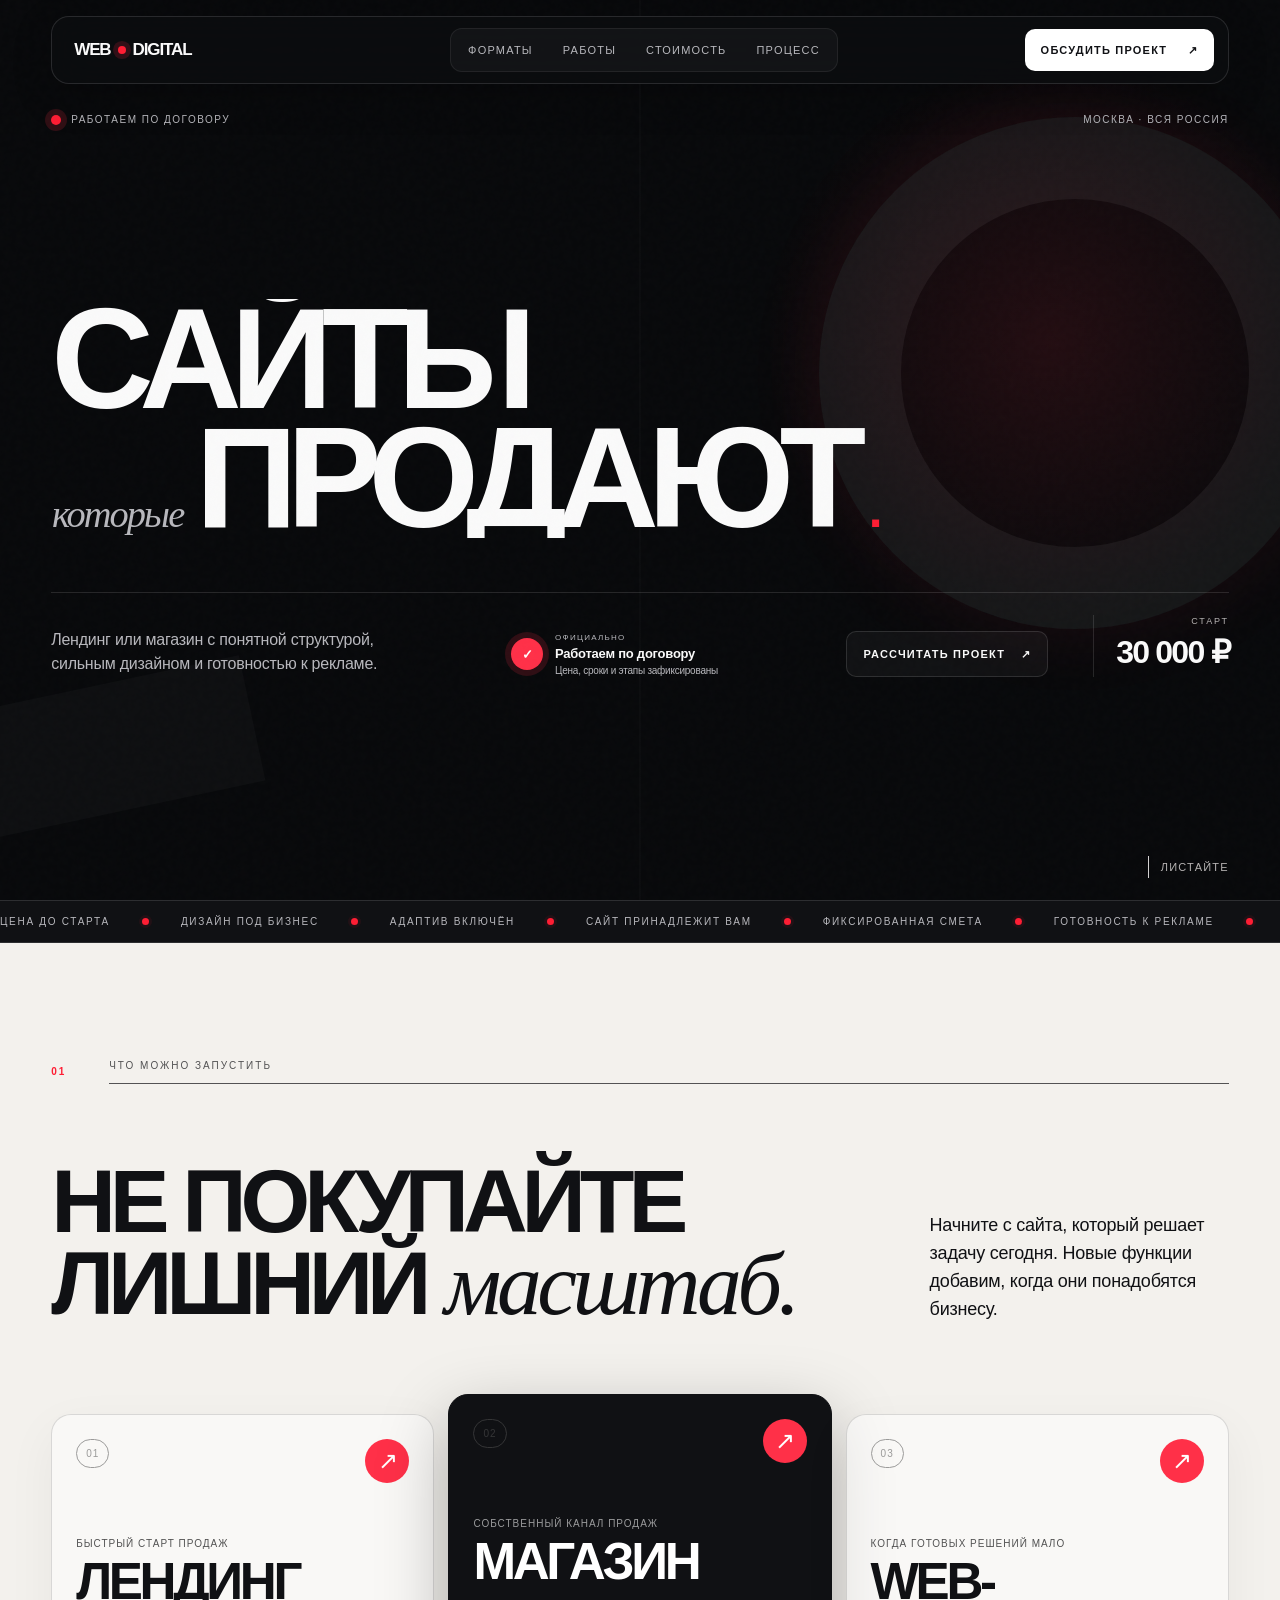
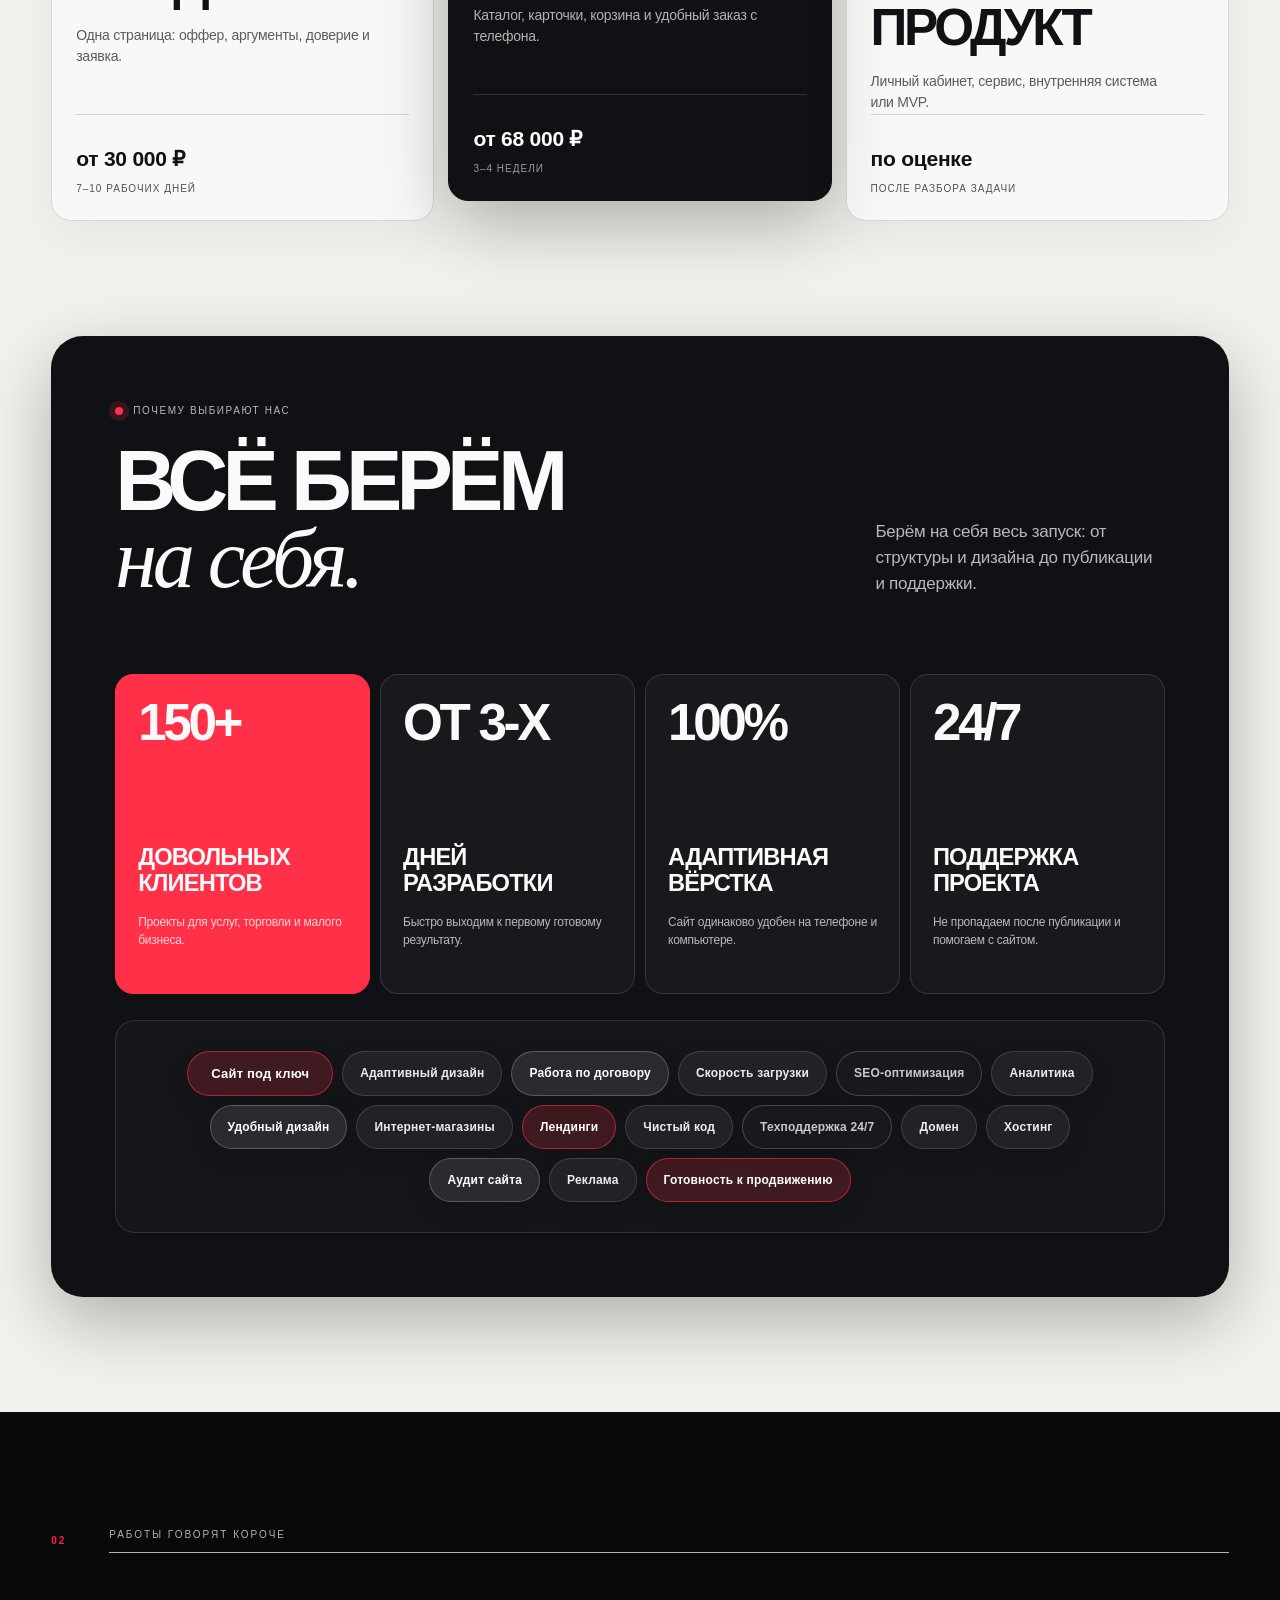
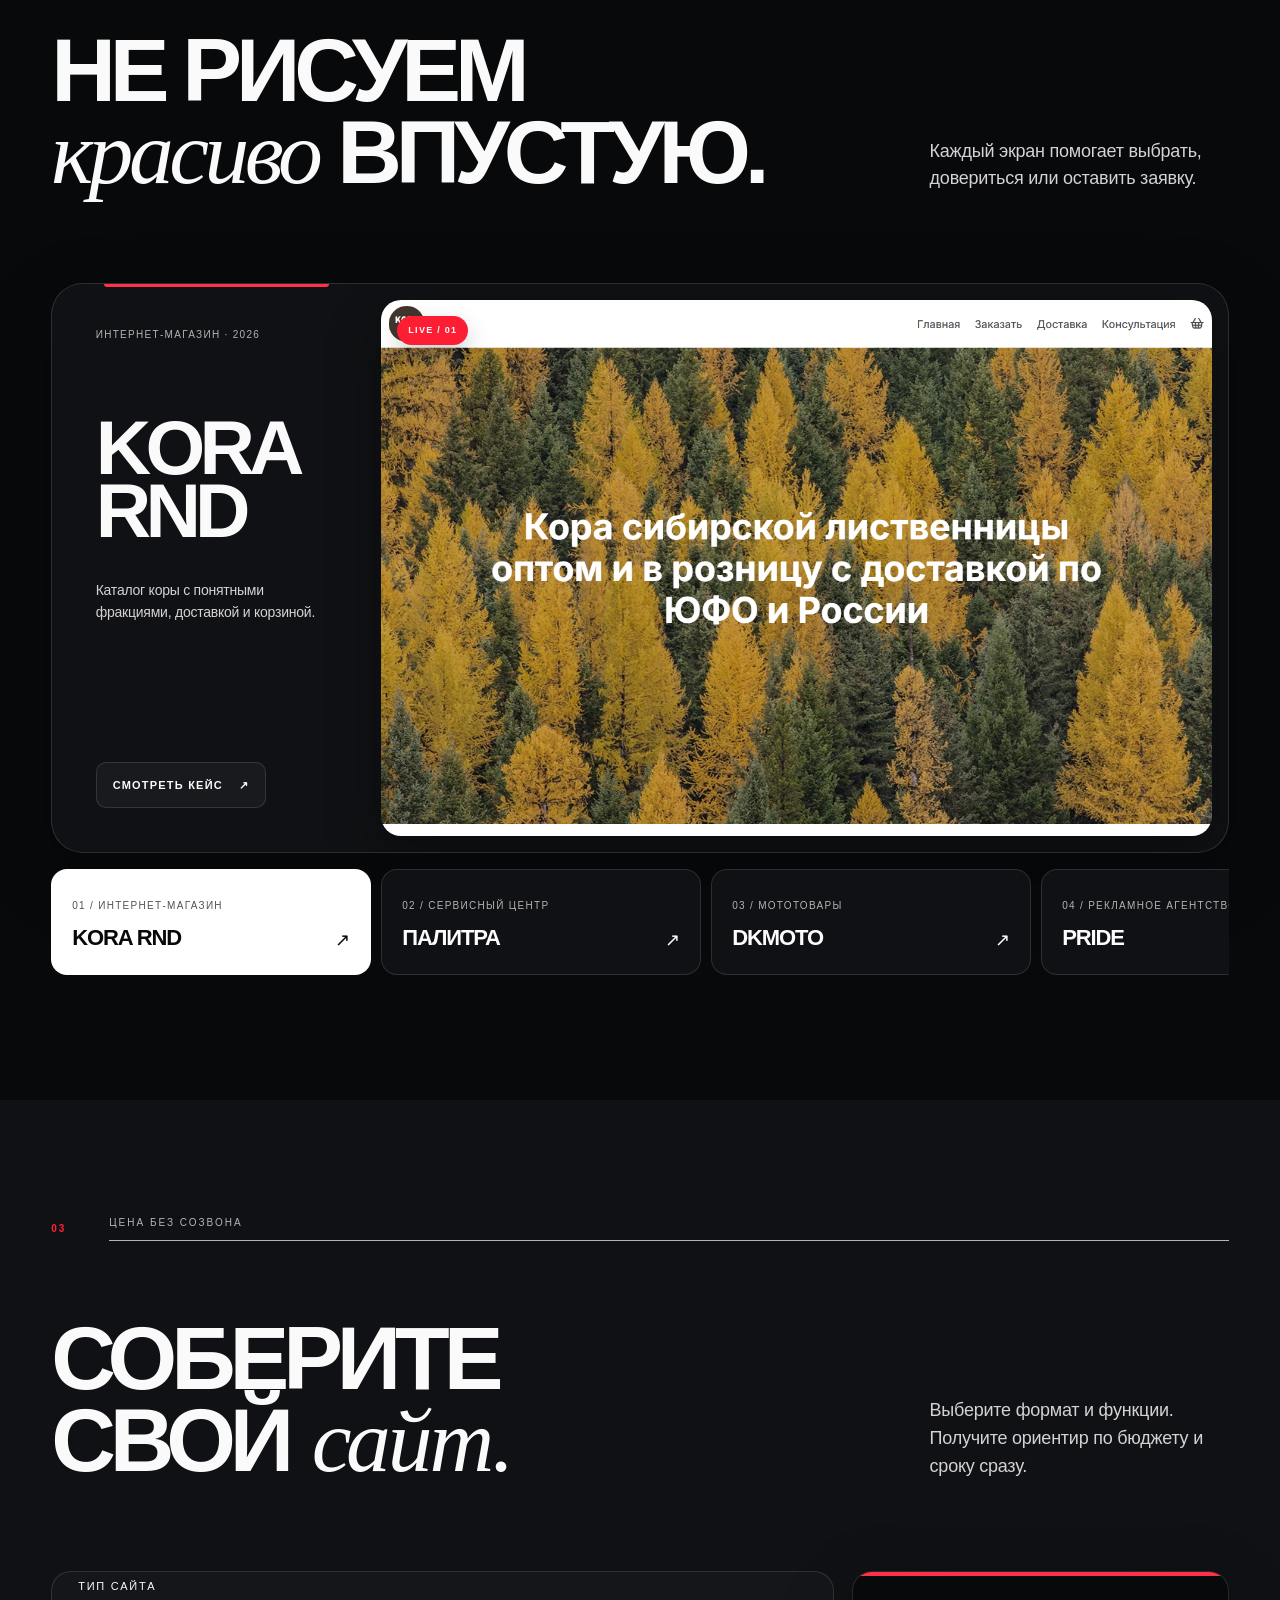
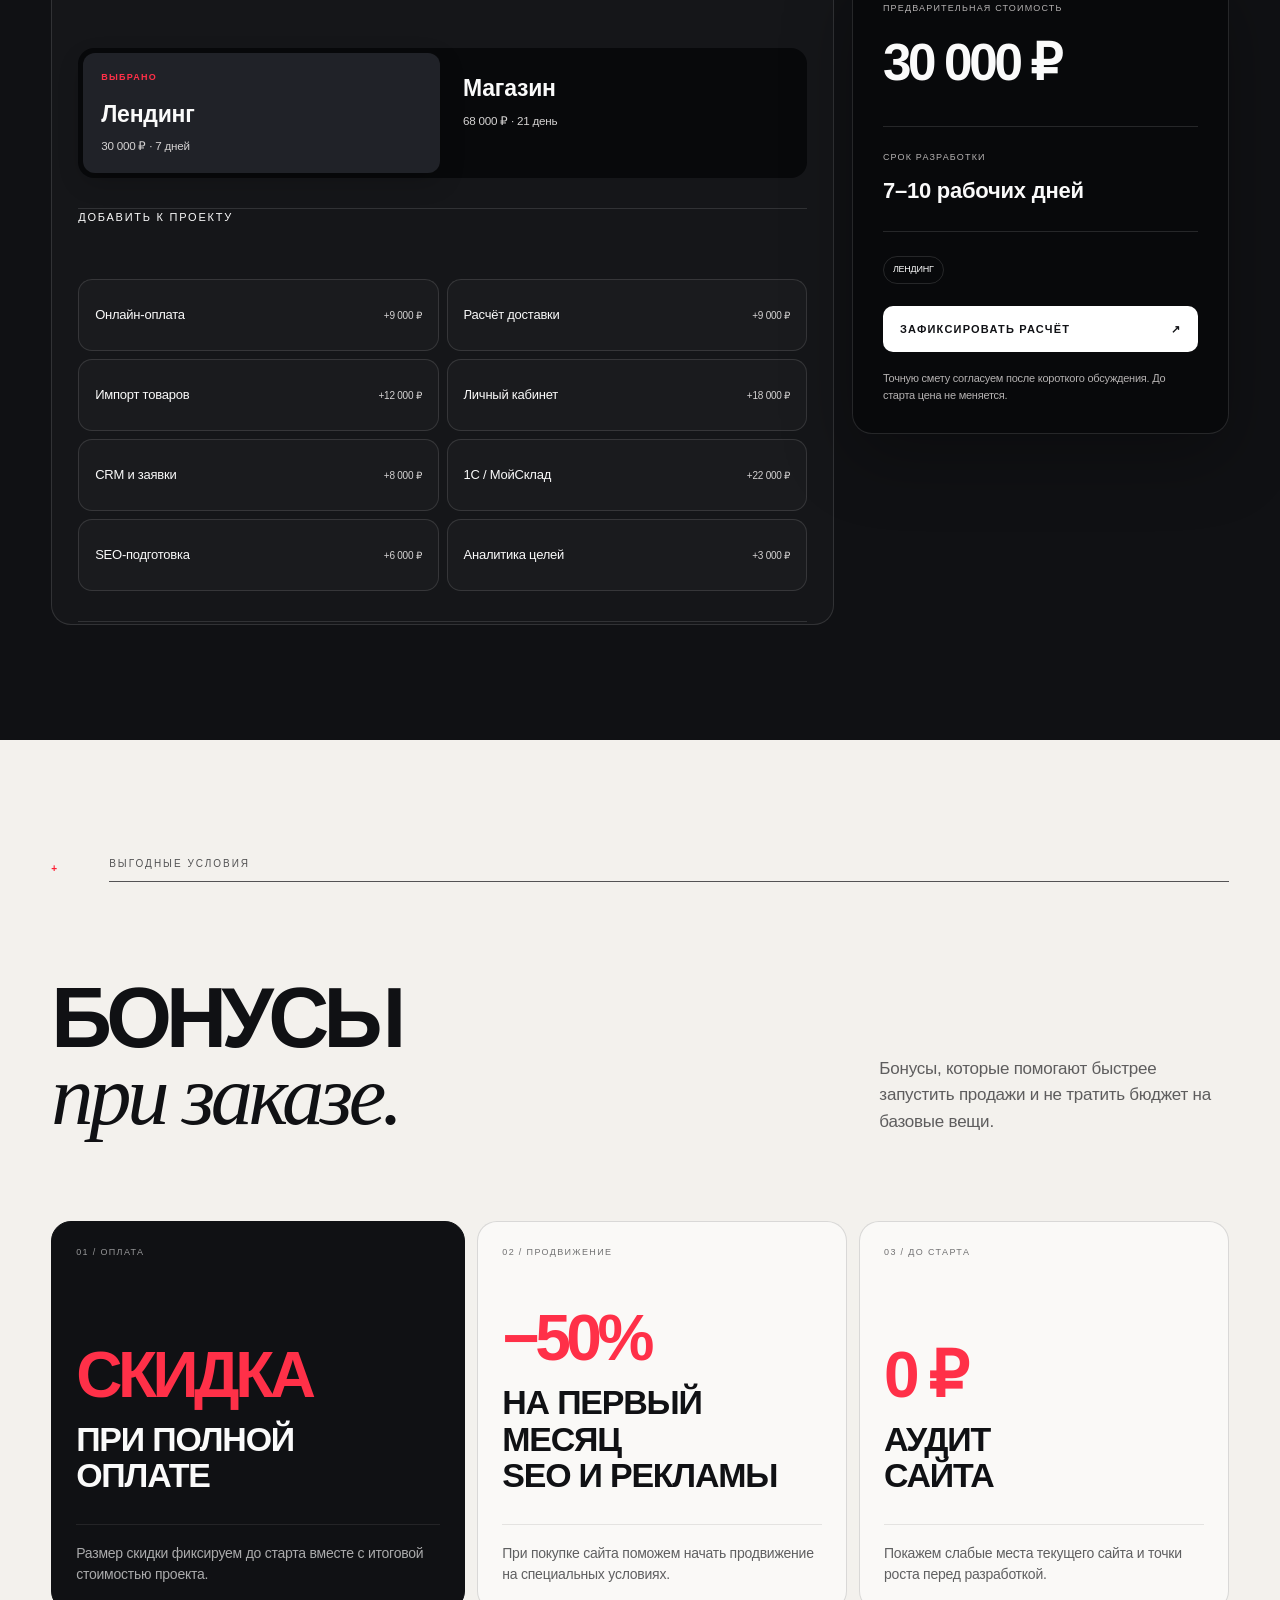
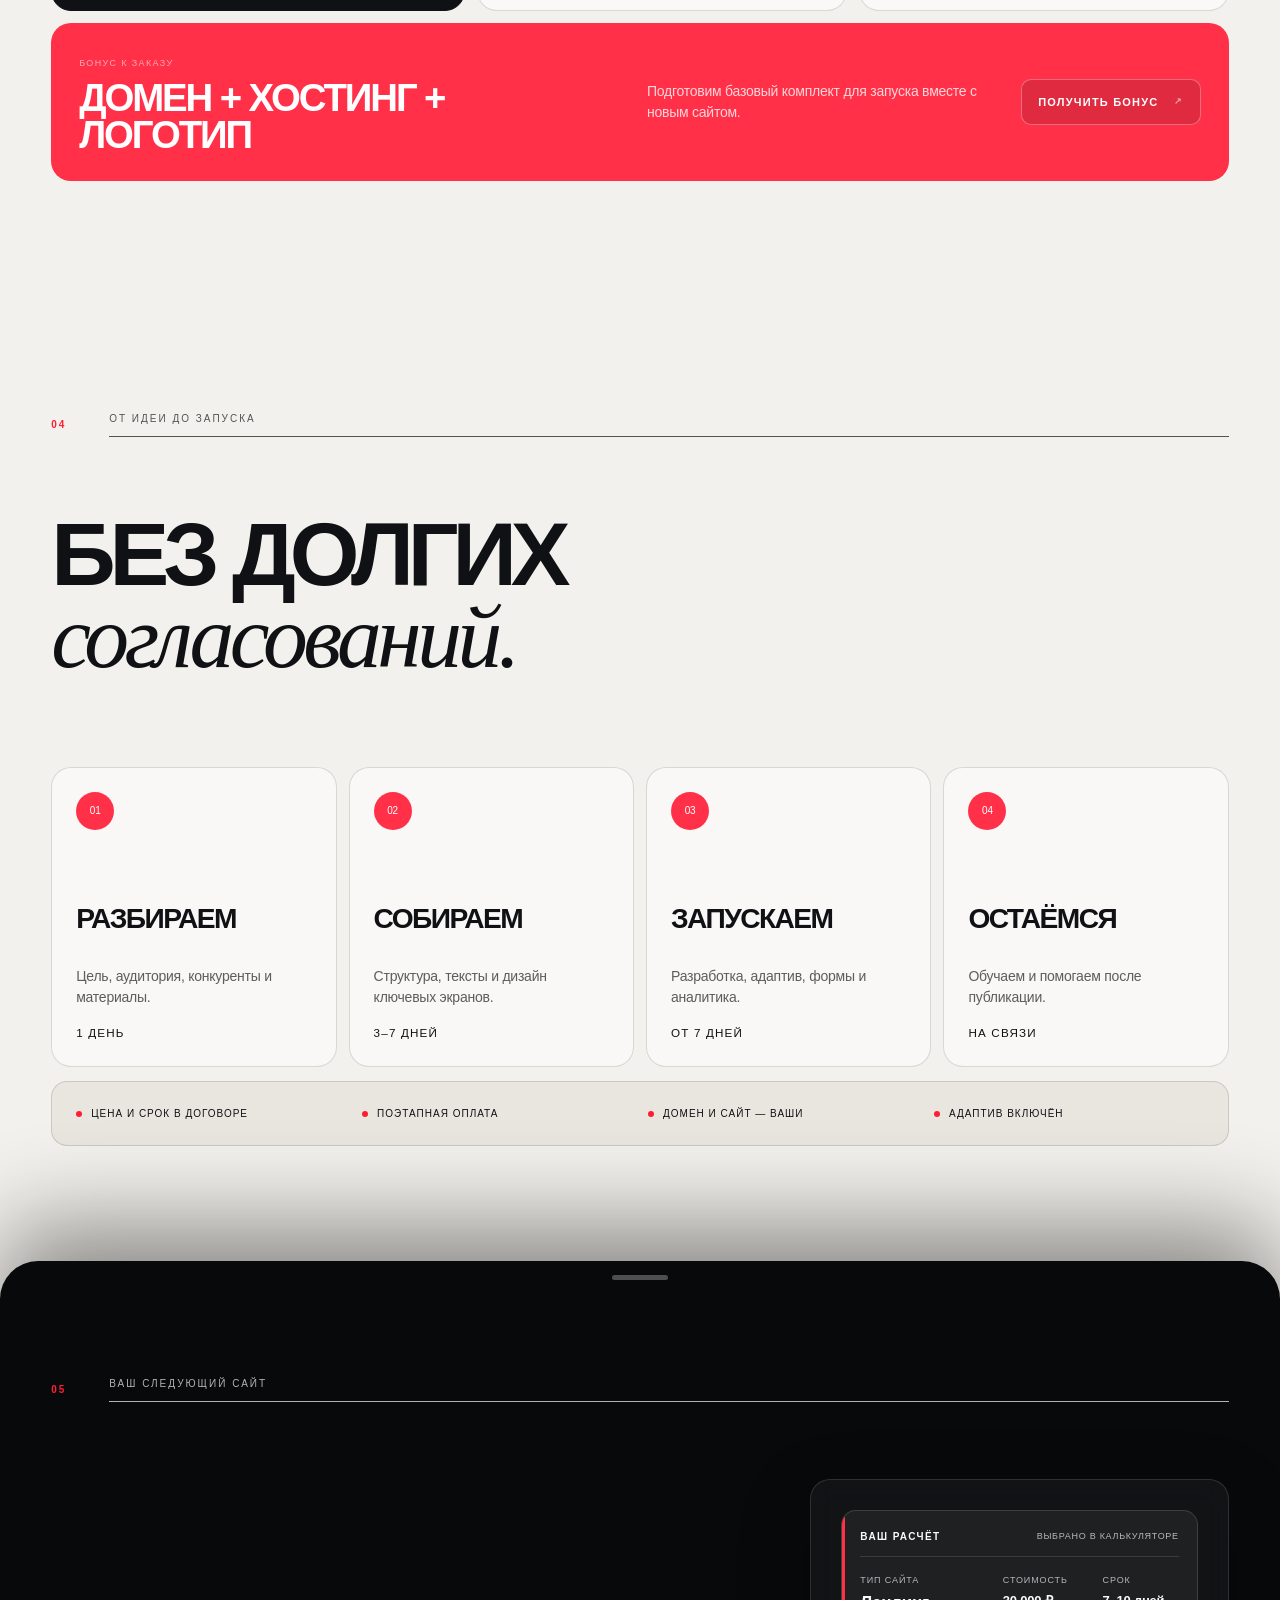
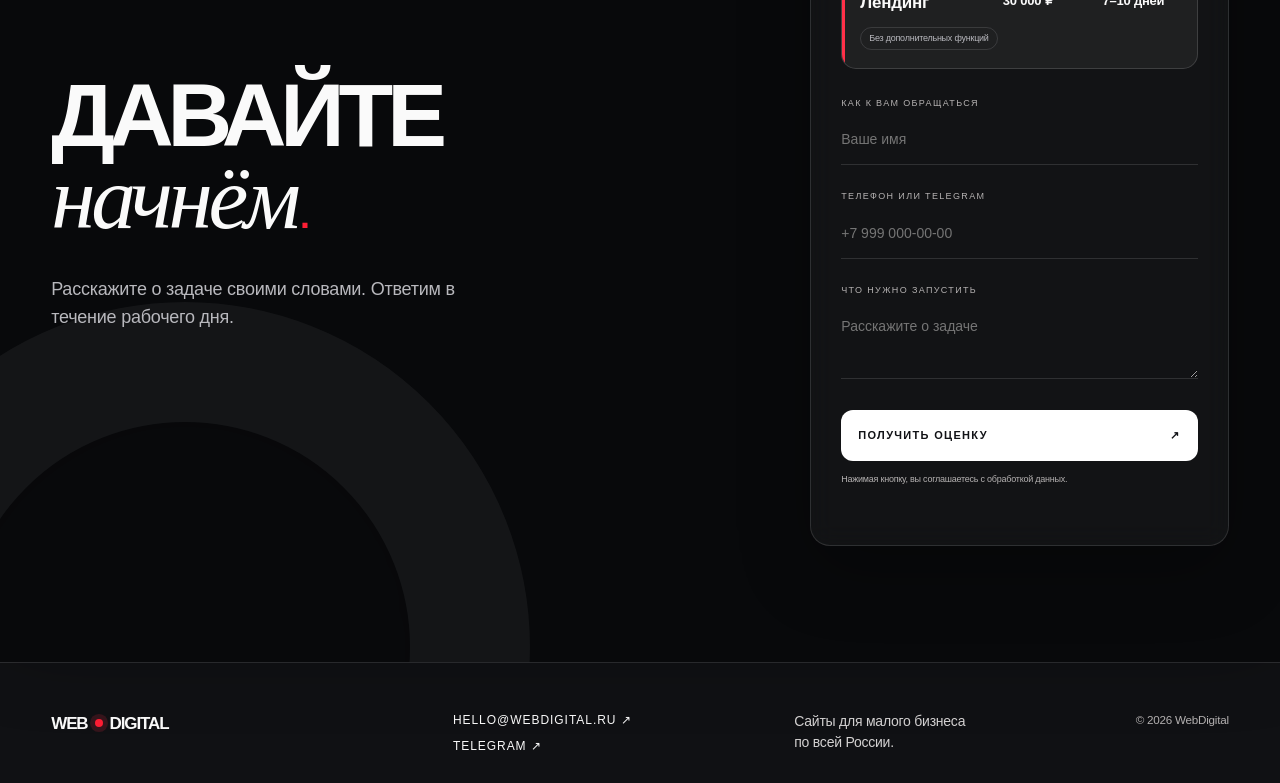
==== commit af3a0ca8: "Highlight contract terms on hero" ====
--- a/index.html
+++ b/index.html
@@ -7,7 +7,7 @@
   <meta name="description" content="Лендинги от 30 000 ₽ и интернет-магазины от 68 000 ₽ для малого бизнеса. Фиксируем цену и срок до старта.">
   <meta name="theme-color" content="#080808">
   <link rel="stylesheet" href="styles.css?v=20260904-ticker2">
-  <link rel="stylesheet" href="modern.css?v=20260904-form-summary">
+  <link rel="stylesheet" href="modern.css?v=20260904-contract">
 </head>
 <body>
   <div class="page-noise" aria-hidden="true"></div>
@@ -19,9 +19,9 @@
   <main>
     <section class="hero" id="top">
       <div class="hero-geometry" aria-hidden="true"><span></span><span></span></div>
-      <div class="hero-meta reveal"><span><i class="red-dot"></i> Берём проекты на сентябрь</span><span>Москва · вся Россия</span></div>
+      <div class="hero-meta reveal"><span><i class="red-dot"></i> Работаем по договору</span><span>Москва · вся Россия</span></div>
       <h1 aria-label="Сайты, которые продают"><span class="hero-line"><b>САЙТЫ</b></span><span class="hero-line connective"><em>которые</em><b>ПРОДАЮТ</b><i>.</i></span></h1>
-      <div class="hero-bottom reveal"><p>Лендинг или магазин с понятной структурой, сильным дизайном и готовностью к рекламе.</p><a class="editorial-link" href="#calculator">Рассчитать проект <span>↗</span></a><div class="hero-price"><small>Старт</small><strong>30 000 ₽</strong></div></div>
+      <div class="hero-bottom reveal"><p>Лендинг или магазин с понятной структурой, сильным дизайном и готовностью к рекламе.</p><div class="hero-contract"><span aria-hidden="true">✓</span><div><small>Официально</small><strong>Работаем по договору</strong><p>Цена, сроки и этапы зафиксированы</p></div></div><a class="editorial-link" href="#calculator">Рассчитать проект <span>↗</span></a><div class="hero-price"><small>Старт</small><strong>30 000 ₽</strong></div></div>
       <a class="scroll-hint" href="#formats" aria-label="К форматам сайта"><span></span> Листайте</a>
     </section>
     <div class="ticker" aria-hidden="true">
--- a/modern.css
+++ b/modern.css
@@ -75,8 +75,14 @@
 .hero h1 { max-width: 1240px; font-size: clamp(72px,11.1vw,160px); line-height: .84; letter-spacing: -.078em; text-wrap: balance; }
 .hero-line.connective { gap: .06em; }
 .hero-line em { color: var(--text-secondary); }
-.hero-bottom { grid-template-columns: minmax(260px,1fr) auto auto; gap: clamp(24px,5vw,76px); margin-top: 54px; padding-top: 22px; border-color: var(--line-dark); }
+.hero-bottom { grid-template-columns: minmax(230px,1fr) minmax(220px,.7fr) auto auto; gap: clamp(20px,3.5vw,56px); margin-top: 54px; padding-top: 22px; border-color: var(--line-dark); }
 .hero-bottom>p { color: var(--text-secondary); line-height: 1.55; }
+.hero-contract { display: flex; align-items: center; gap: 12px; min-width: 0; }
+.hero-contract>span { display: grid; place-items: center; width: 32px; height: 32px; flex: 0 0 32px; border-radius: 50%; background: var(--accent); color: #fff; font-size: 13px; font-weight: 700; box-shadow: 0 0 0 6px var(--accent-soft); }
+.hero-contract small, .hero-contract strong, .hero-contract p { display: block; margin: 0; }
+.hero-contract small { color: var(--text-secondary); font-size: 8px; letter-spacing: .16em; text-transform: uppercase; }
+.hero-contract strong { margin-top: 2px; font-size: 13px; line-height: 1.25; }
+.hero-contract p { margin-top: 2px; color: var(--text-secondary); font-size: 10px; line-height: 1.3; }
 .editorial-link { padding: 14px 16px; border: 1px solid var(--line-dark); background: rgba(255,255,255,.04); font-weight: 700; transition: transform .22s, background .22s, border-color .22s; }
 .editorial-link:hover { transform: translateY(-2px); background: rgba(255,255,255,.09); border-color: rgba(255,255,255,.22); }
 .hero-price { padding: 0 0 1px 22px; border-left: 1px solid var(--line-dark); }
@@ -278,6 +284,9 @@
   .topbar { left: 20px; width: calc(100% - 40px); padding-left: 18px; }
   .hero, .formats, .proof-section, .work, .calculator-section, .offers-section, .process, .contact { padding-left: 24px; padding-right: 24px; }
   .hero-meta { left: 24px; right: 24px; }
+  .hero-bottom { grid-template-columns: minmax(0,1fr) minmax(220px,.8fr); gap: 22px 34px; }
+  .hero-bottom .editorial-link { justify-self: start; }
+  .hero-price { justify-self: end; }
   .format-list { grid-template-columns: 1fr; }
   .format-row, .format-row.featured-row { min-height: 290px; transform: none; }
   .format-row.featured-row:hover { transform: translateY(-8px); }
@@ -314,6 +323,7 @@
   .hero-geometry span:first-child { width: 330px; right: -210px; top: 170px; border-width: 58px; }
   .hero-bottom { grid-template-columns: 1fr; gap: 18px; margin-top: 38px; padding-top: 22px; }
   .hero-bottom>p { grid-column: auto; font-size: 14px; max-width: 330px; }
+  .hero-contract { padding: 14px 0; border-top: 1px solid var(--line-dark); border-bottom: 1px solid var(--line-dark); }
   .hero-bottom .editorial-link { align-self: end; }
   .hero-price { width: 100%; padding: 16px 0 0; border-left: 0; border-top: 1px solid var(--line-dark); display: flex; align-items: end; justify-content: space-between; text-align: left; }
   .hero-price strong { font-size: 27px; }
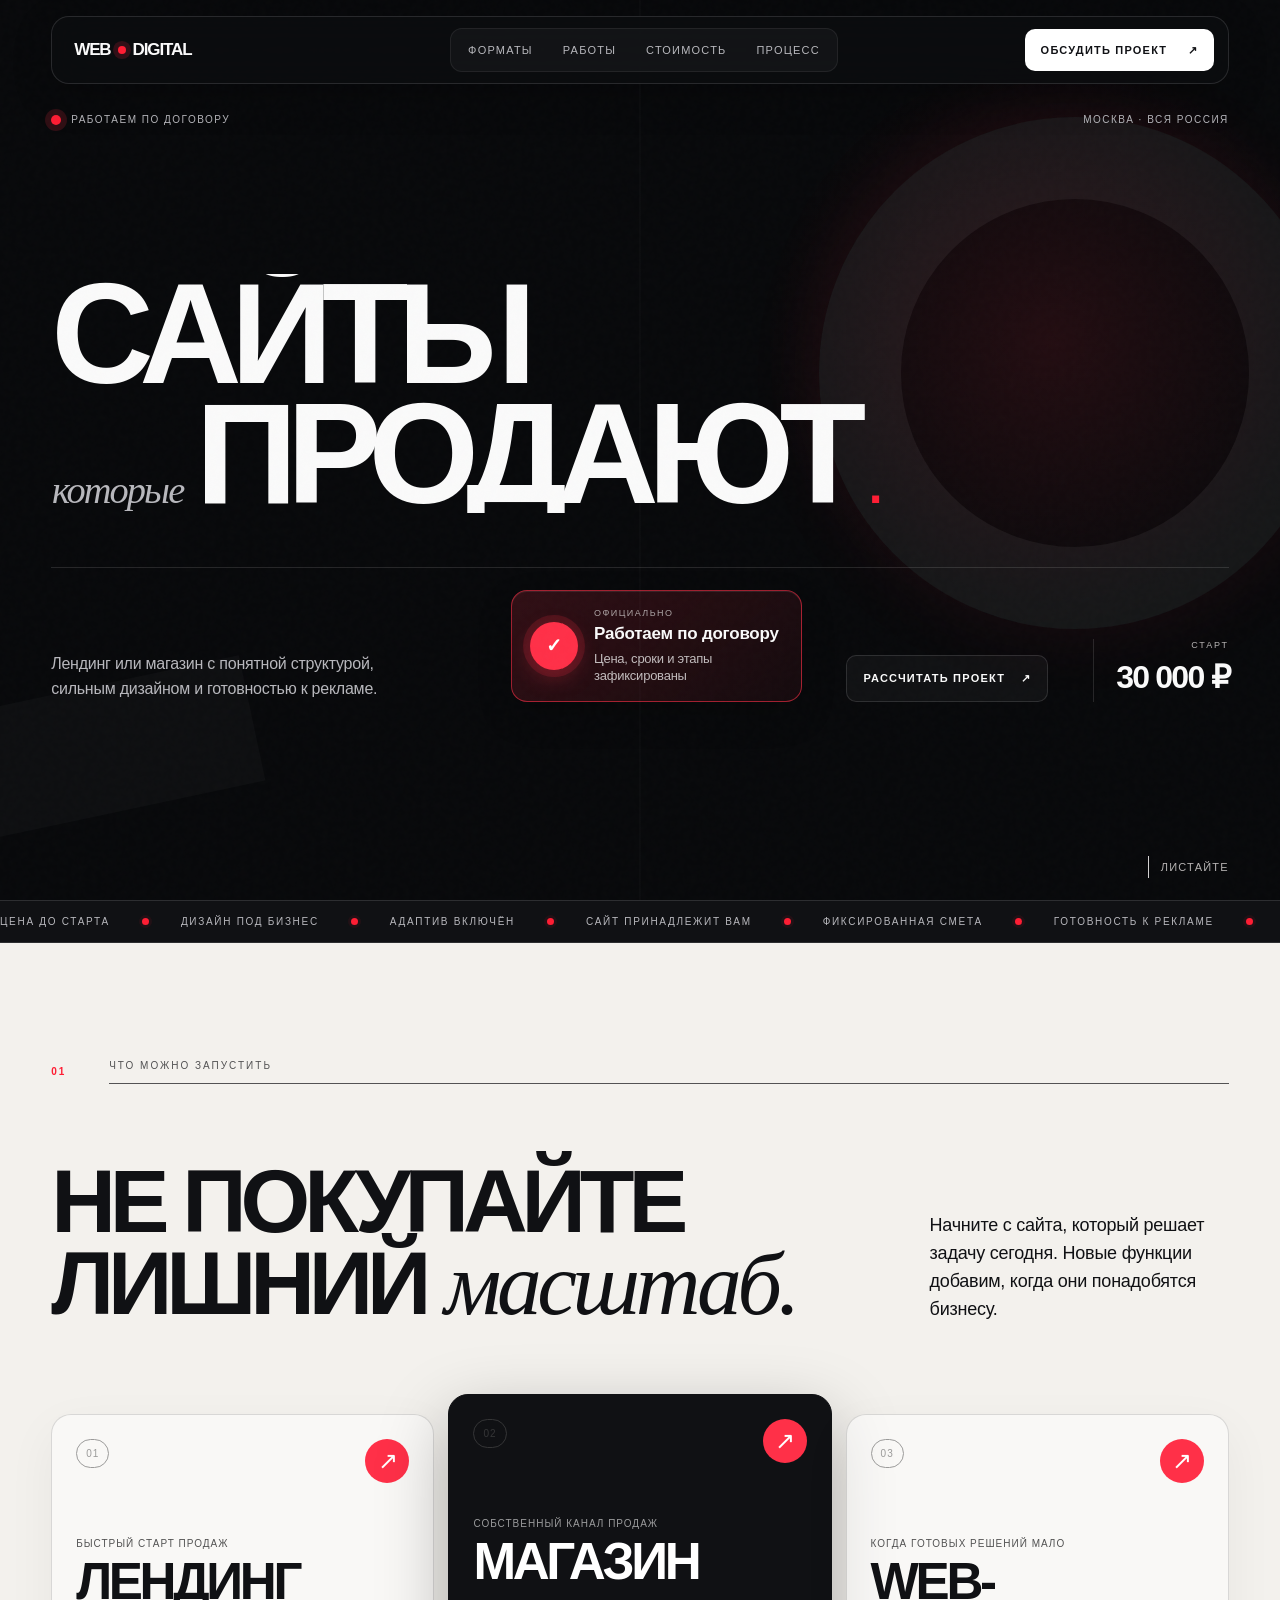
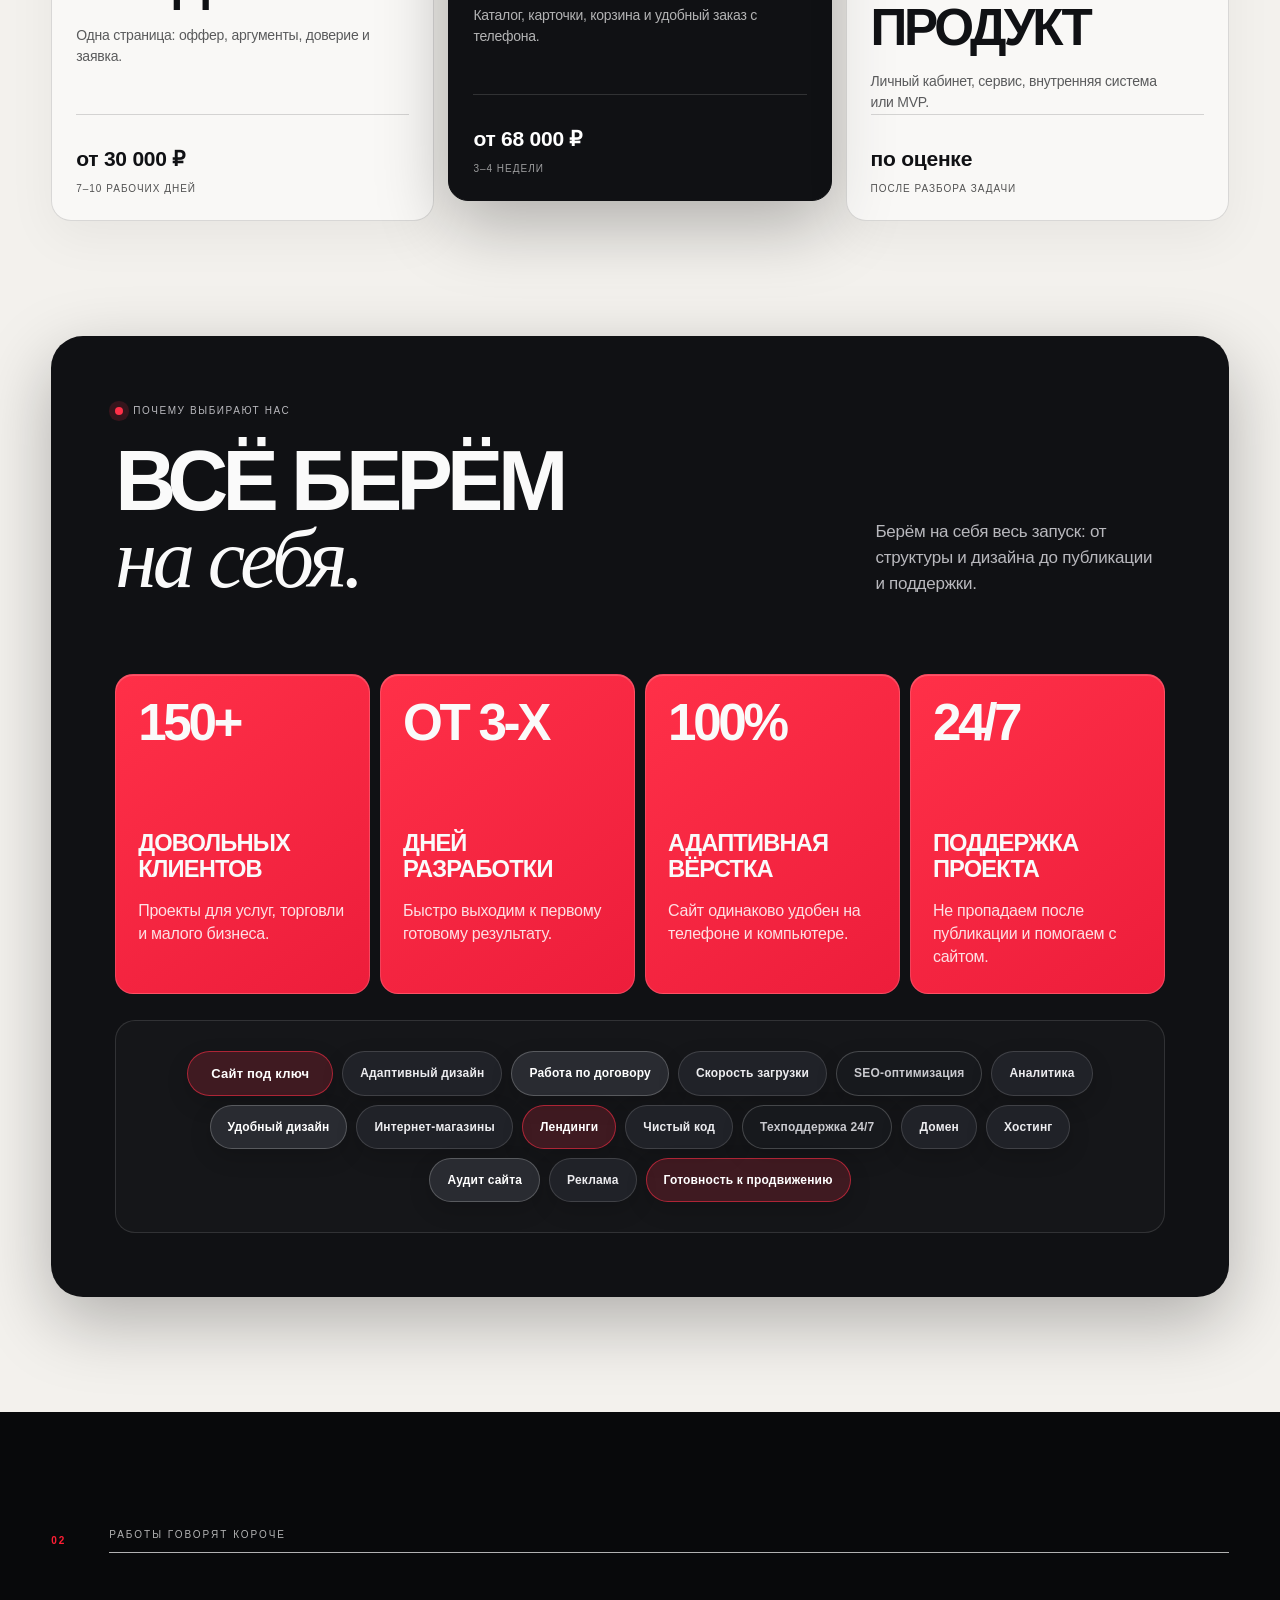
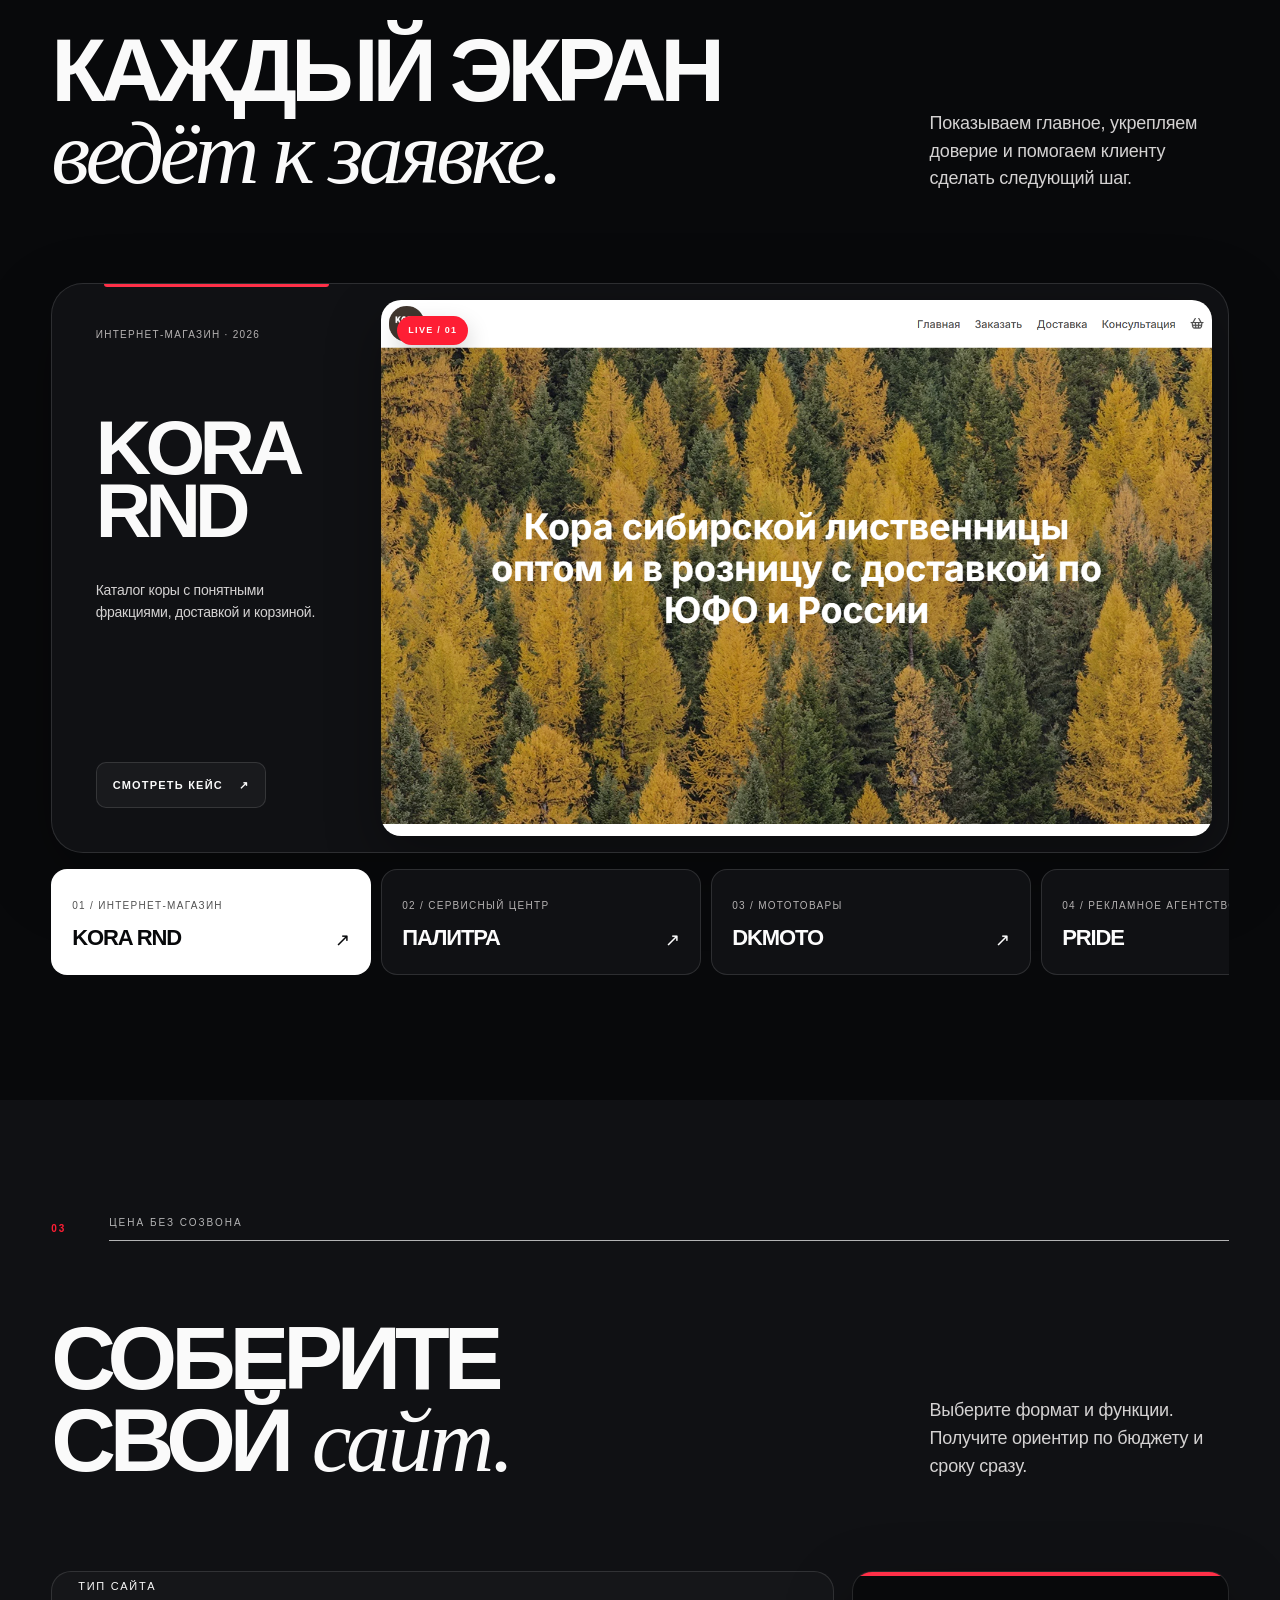
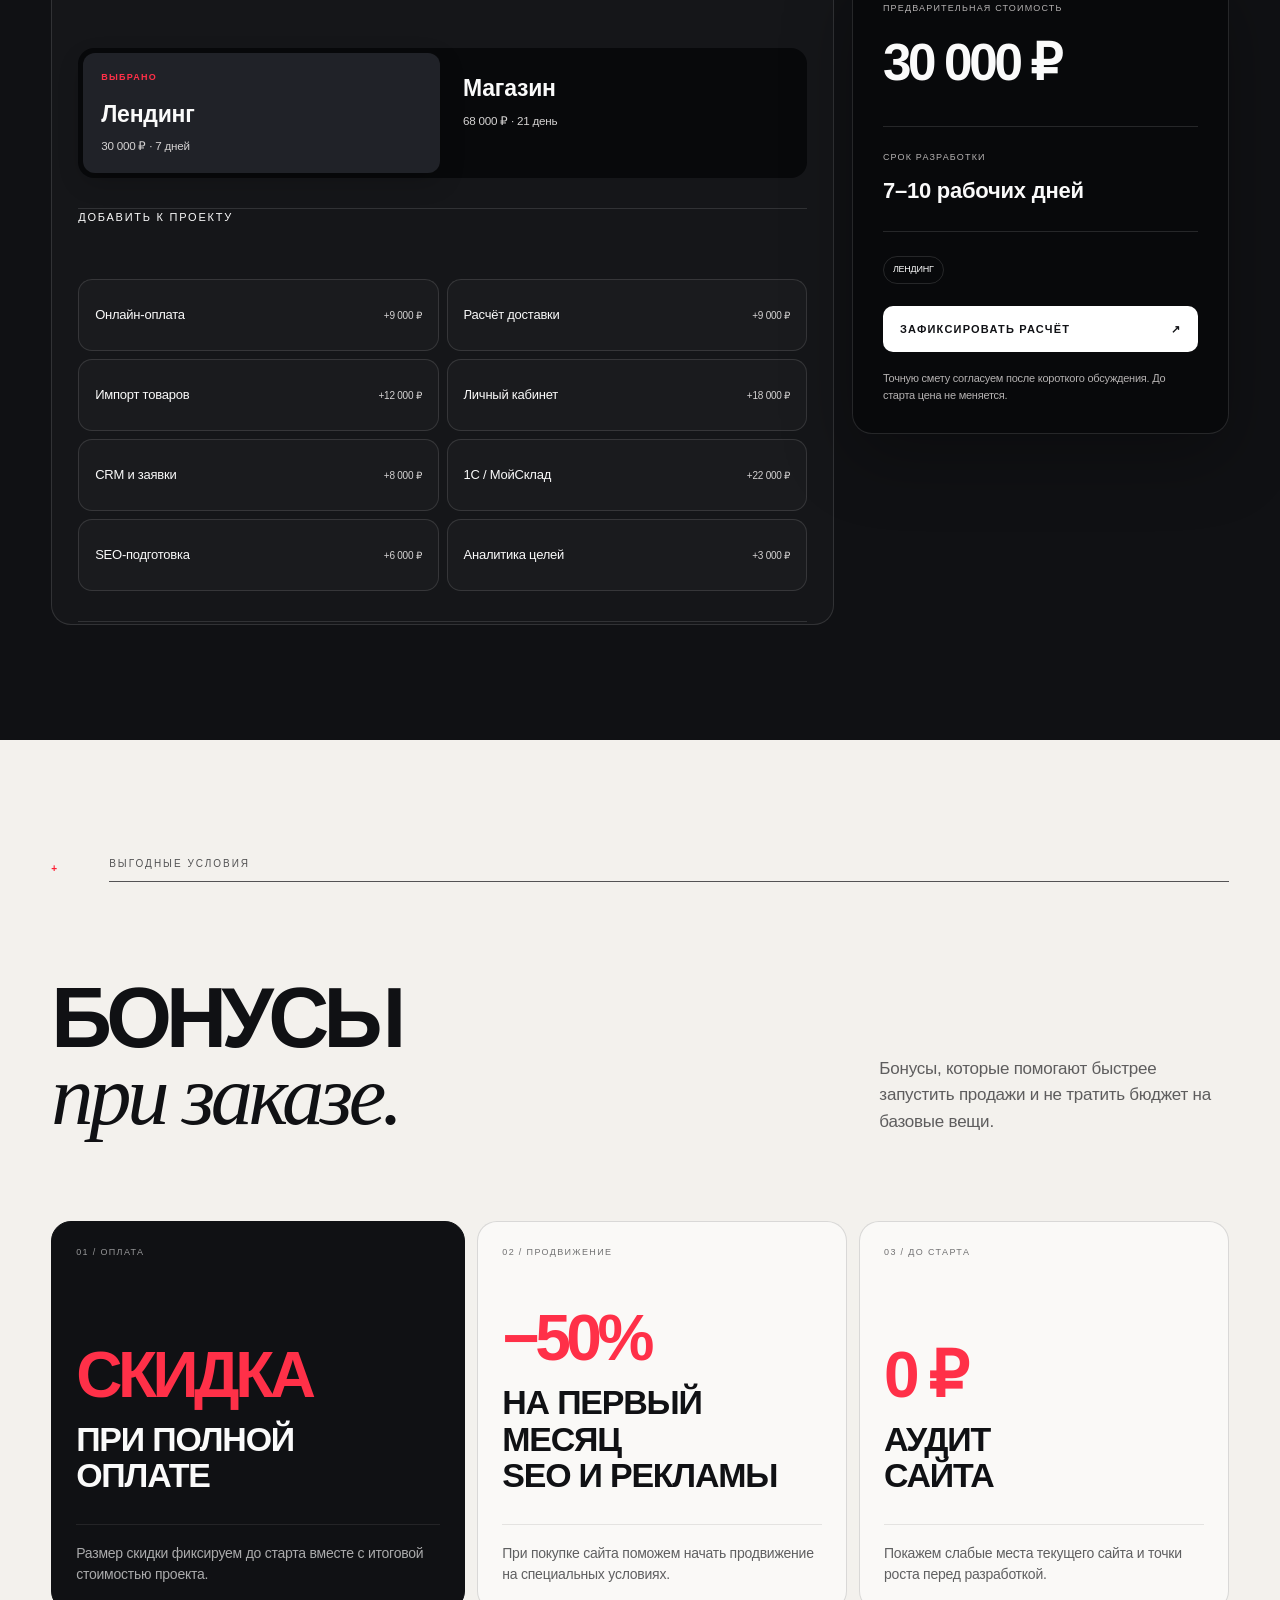
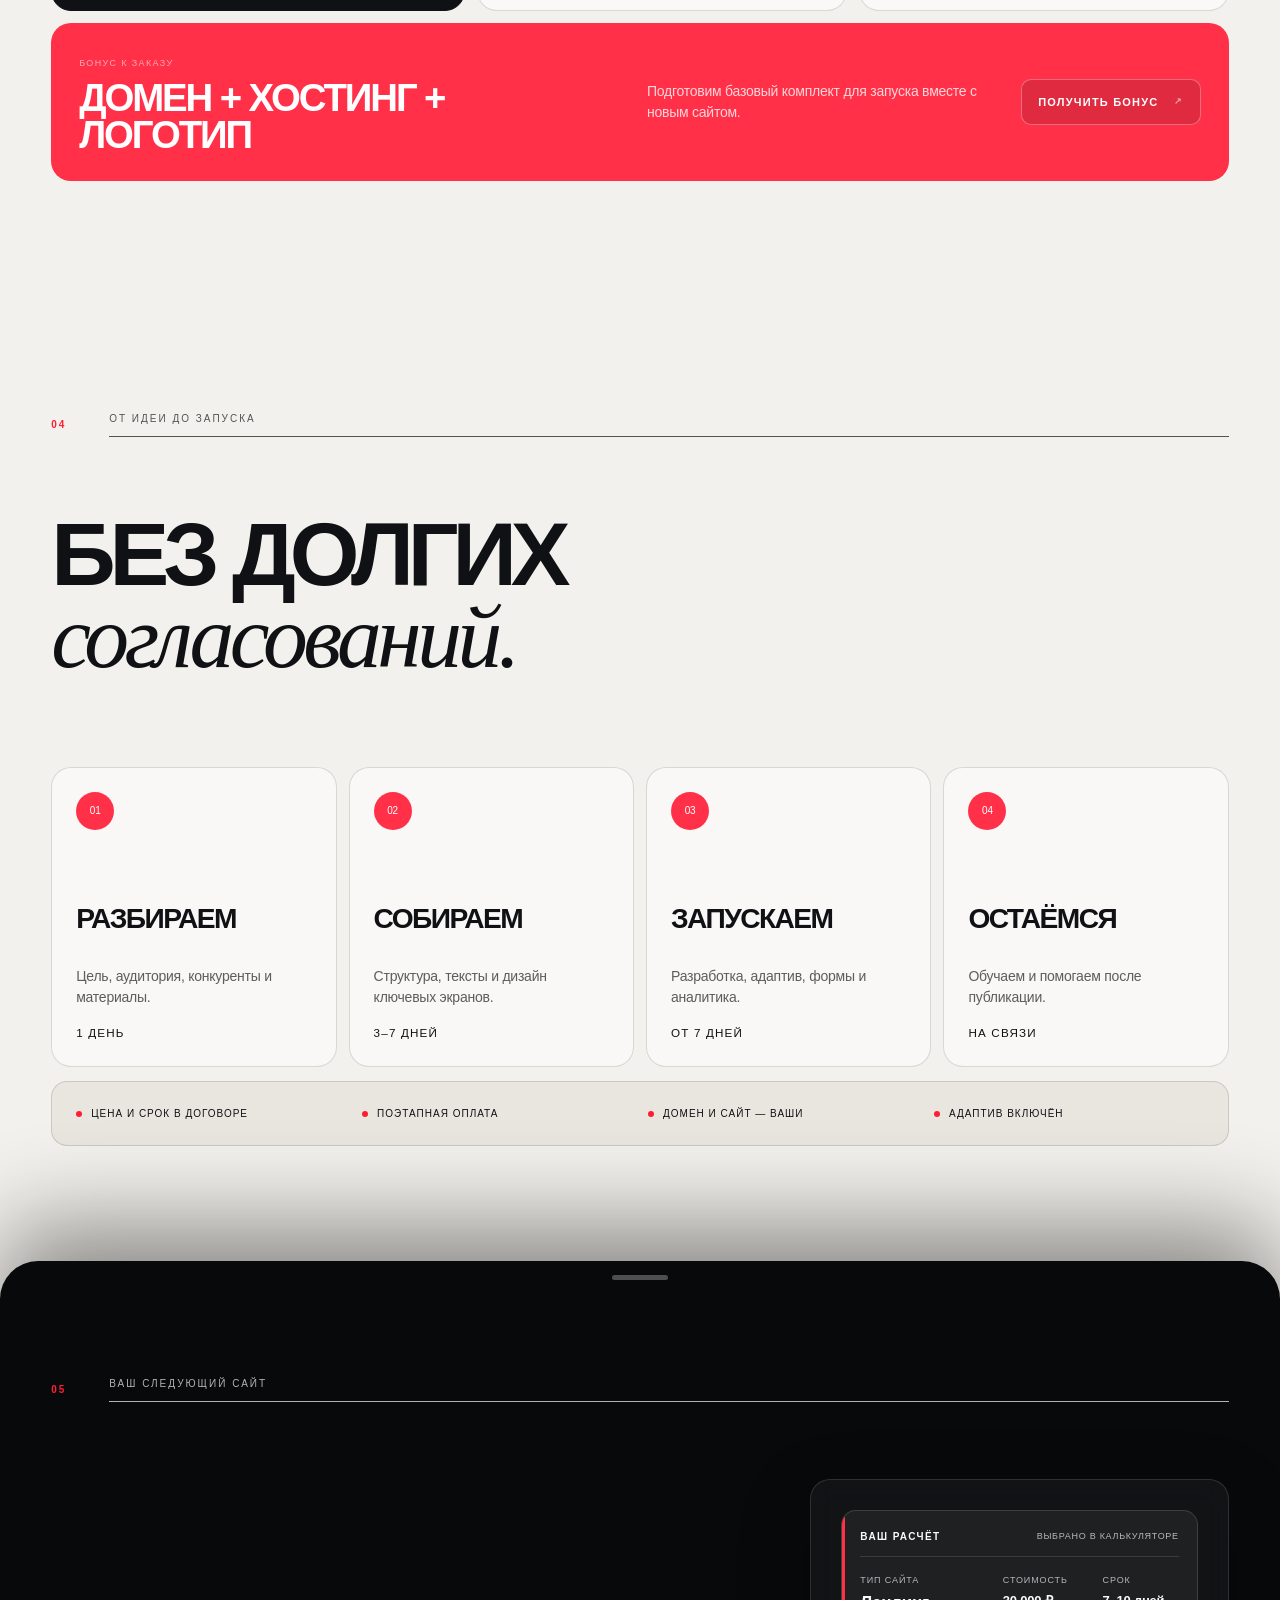
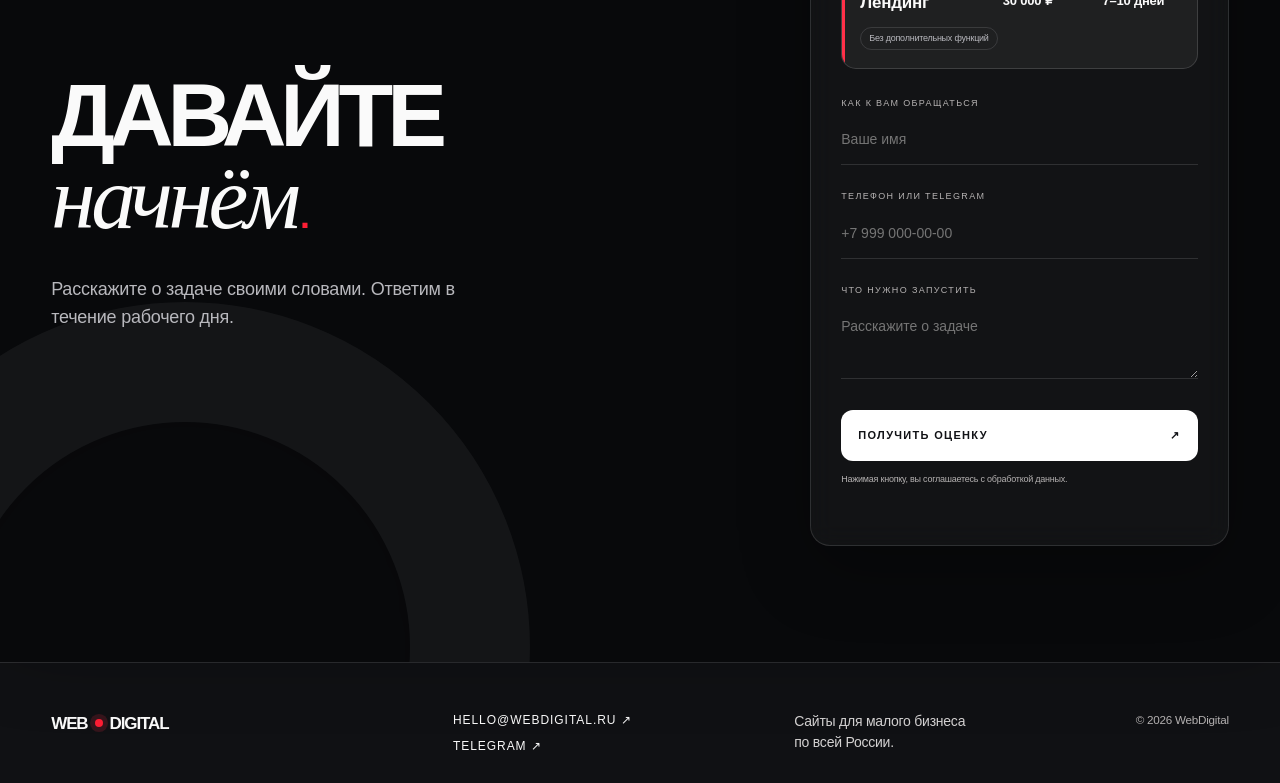
==== commit 41d7d961: "Strengthen proof cards and contract messaging" ====
--- a/index.html
+++ b/index.html
@@ -7,7 +7,7 @@
   <meta name="description" content="Лендинги от 30 000 ₽ и интернет-магазины от 68 000 ₽ для малого бизнеса. Фиксируем цену и срок до старта.">
   <meta name="theme-color" content="#080808">
   <link rel="stylesheet" href="styles.css?v=20260904-ticker2">
-  <link rel="stylesheet" href="modern.css?v=20260904-contract">
+  <link rel="stylesheet" href="modern.css?v=20260904-contract-card">
 </head>
 <body>
   <div class="page-noise" aria-hidden="true"></div>
@@ -61,7 +61,7 @@
 
     <section class="work dark-section" id="work">
       <div class="section-label reveal"><span>02</span><p>Работы говорят короче</p></div>
-      <div class="work-heading reveal"><h2>НЕ РИСУЕМ<br><em>красиво</em> ВПУСТУЮ.</h2><p>Каждый экран помогает выбрать, довериться или оставить заявку.</p></div>
+      <div class="work-heading reveal"><h2>КАЖДЫЙ ЭКРАН<br><em>ведёт к заявке.</em></h2><p>Показываем главное, укрепляем доверие и помогаем клиенту сделать следующий шаг.</p></div>
       <div class="project-stage reveal" id="projectStage">
         <div class="project-copy">
           <span data-project-meta>Интернет-магазин · 2026</span>
--- a/modern.css
+++ b/modern.css
@@ -77,12 +77,12 @@
 .hero-line em { color: var(--text-secondary); }
 .hero-bottom { grid-template-columns: minmax(230px,1fr) minmax(220px,.7fr) auto auto; gap: clamp(20px,3.5vw,56px); margin-top: 54px; padding-top: 22px; border-color: var(--line-dark); }
 .hero-bottom>p { color: var(--text-secondary); line-height: 1.55; }
-.hero-contract { display: flex; align-items: center; gap: 12px; min-width: 0; }
-.hero-contract>span { display: grid; place-items: center; width: 32px; height: 32px; flex: 0 0 32px; border-radius: 50%; background: var(--accent); color: #fff; font-size: 13px; font-weight: 700; box-shadow: 0 0 0 6px var(--accent-soft); }
+.hero-contract { display: flex; align-items: center; gap: 16px; min-width: 0; padding: 16px 18px; border: 1px solid rgba(255,48,72,.58); border-radius: 16px; background: linear-gradient(135deg,rgba(255,48,72,.17),rgba(255,48,72,.055)); box-shadow: inset 0 1px 0 rgba(255,255,255,.08),0 14px 34px rgba(0,0,0,.18); }
+.hero-contract>span { display: grid; place-items: center; width: 48px; height: 48px; flex: 0 0 48px; border-radius: 50%; background: var(--accent); color: #fff; font-size: 19px; font-weight: 700; box-shadow: 0 0 0 7px var(--accent-soft),0 8px 22px rgba(255,48,72,.26); }
 .hero-contract small, .hero-contract strong, .hero-contract p { display: block; margin: 0; }
-.hero-contract small { color: var(--text-secondary); font-size: 8px; letter-spacing: .16em; text-transform: uppercase; }
-.hero-contract strong { margin-top: 2px; font-size: 13px; line-height: 1.25; }
-.hero-contract p { margin-top: 2px; color: var(--text-secondary); font-size: 10px; line-height: 1.3; }
+.hero-contract small { color: rgba(255,255,255,.62); font-size: 9px; letter-spacing: .16em; text-transform: uppercase; }
+.hero-contract strong { margin-top: 4px; font-size: 17px; line-height: 1.2; }
+.hero-contract p { margin-top: 5px; color: rgba(255,255,255,.72); font-size: 13px; line-height: 1.35; }
 .editorial-link { padding: 14px 16px; border: 1px solid var(--line-dark); background: rgba(255,255,255,.04); font-weight: 700; transition: transform .22s, background .22s, border-color .22s; }
 .editorial-link:hover { transform: translateY(-2px); background: rgba(255,255,255,.09); border-color: rgba(255,255,255,.22); }
 .hero-price { padding: 0 0 1px 22px; border-left: 1px solid var(--line-dark); }
@@ -141,14 +141,14 @@
 .proof-kicker { display: inline-flex; align-items: center; gap: 10px; color: var(--text-secondary); font-size: 10px; letter-spacing: .16em; text-transform: uppercase; }
 .proof-kicker i { width: 8px; height: 8px; border-radius: 50%; background: var(--accent); box-shadow: 0 0 0 6px var(--accent-soft); }
 .proof-stats { display: grid; grid-template-columns: repeat(4,minmax(0,1fr)); gap: 10px; }
-.proof-card { min-height: 320px; padding: 22px; display: flex; flex-direction: column; border: 1px solid var(--line-dark); border-radius: 18px; background: rgba(255,255,255,.035); transition: transform .3s, background .3s, border-color .3s; }
-.proof-card:hover { transform: translateY(-7px); background: rgba(255,255,255,.065); border-color: rgba(255,255,255,.2); }
-.proof-card-lead { background: var(--accent); border-color: var(--accent); }
-.proof-card-lead:hover { background: #ff3b52; border-color: #ff3b52; }
+.proof-card { min-height: 320px; padding: 22px; display: flex; flex-direction: column; border: 1px solid rgba(255,255,255,.16); border-radius: 18px; background: linear-gradient(145deg,#ff3048 0%,#ed1d3b 100%); box-shadow: inset 0 1px 0 rgba(255,255,255,.18); transition: transform .3s, background .3s, border-color .3s, box-shadow .3s; }
+.proof-card:hover { transform: translateY(-7px); background: linear-gradient(145deg,#ff4057 0%,#f02040 100%); border-color: rgba(255,255,255,.3); box-shadow: inset 0 1px 0 rgba(255,255,255,.22),0 18px 38px rgba(255,48,72,.18); }
+.proof-card-lead { border-color: rgba(255,255,255,.16); }
+.proof-card-lead:hover { border-color: rgba(255,255,255,.3); }
 .proof-card strong { font-size: clamp(38px,4vw,58px); line-height: 1; letter-spacing: -.065em; }
 .proof-card h3 { margin: auto 0 16px; font-size: clamp(20px,1.85vw,28px); line-height: 1.08; letter-spacing: -.035em; }
-.proof-card p { min-height: 58px; margin: 0; color: var(--text-secondary); font-size: 12px; line-height: 1.5; }
-.proof-card-lead p { color: rgba(255,255,255,.8); }
+.proof-card p { min-height: 72px; margin: 0; color: rgba(255,255,255,.86); font-size: 16px; line-height: 1.45; }
+.proof-card-lead p { color: rgba(255,255,255,.86); }
 .competency-cloud { display: flex; flex-wrap: wrap; justify-content: center; gap: 9px; max-width: 1060px; margin: 26px auto 0; padding: 30px clamp(12px,3vw,42px); border: 1px solid var(--line-dark); border-radius: var(--radius-md); background: rgba(255,255,255,.025); }
 .competency-cloud span { padding: 12px 17px; border: 1px solid rgba(255,255,255,.14); border-radius: 999px; background: #202228; color: #ececef; box-shadow: 0 8px 22px rgba(0,0,0,.16); font-size: 12px; font-weight: 600; letter-spacing: .015em; white-space: nowrap; animation: tagFloat 4.8s ease-in-out infinite alternate; transition: background .25s, color .25s, border-color .25s, box-shadow .25s; }
 .competency-cloud span:nth-child(3n+2) { animation-delay: -1.4s; animation-duration: 5.6s; }
@@ -323,7 +323,7 @@
   .hero-geometry span:first-child { width: 330px; right: -210px; top: 170px; border-width: 58px; }
   .hero-bottom { grid-template-columns: 1fr; gap: 18px; margin-top: 38px; padding-top: 22px; }
   .hero-bottom>p { grid-column: auto; font-size: 14px; max-width: 330px; }
-  .hero-contract { padding: 14px 0; border-top: 1px solid var(--line-dark); border-bottom: 1px solid var(--line-dark); }
+  .hero-contract { padding: 16px; border-color: rgba(255,48,72,.58); }
   .hero-bottom .editorial-link { align-self: end; }
   .hero-price { width: 100%; padding: 16px 0 0; border-left: 0; border-top: 1px solid var(--line-dark); display: flex; align-items: end; justify-content: space-between; text-align: left; }
   .hero-price strong { font-size: 27px; }
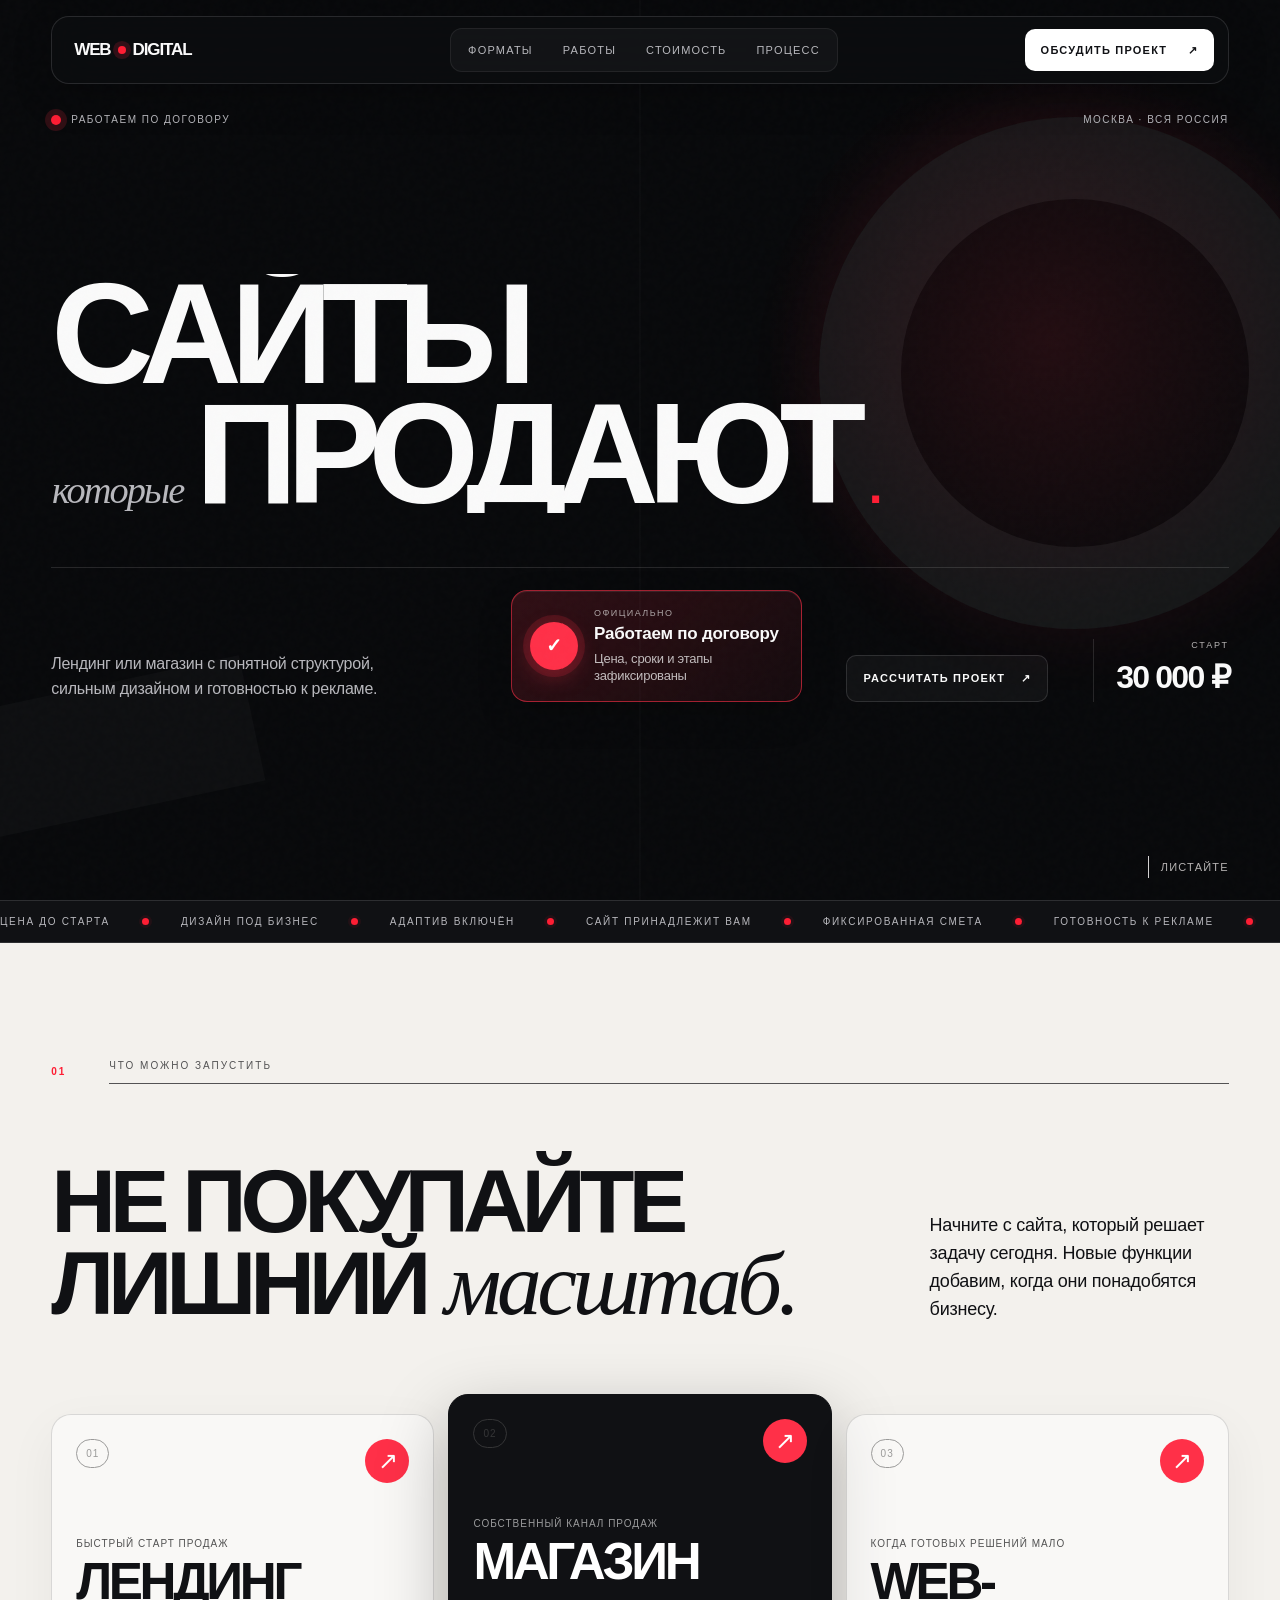
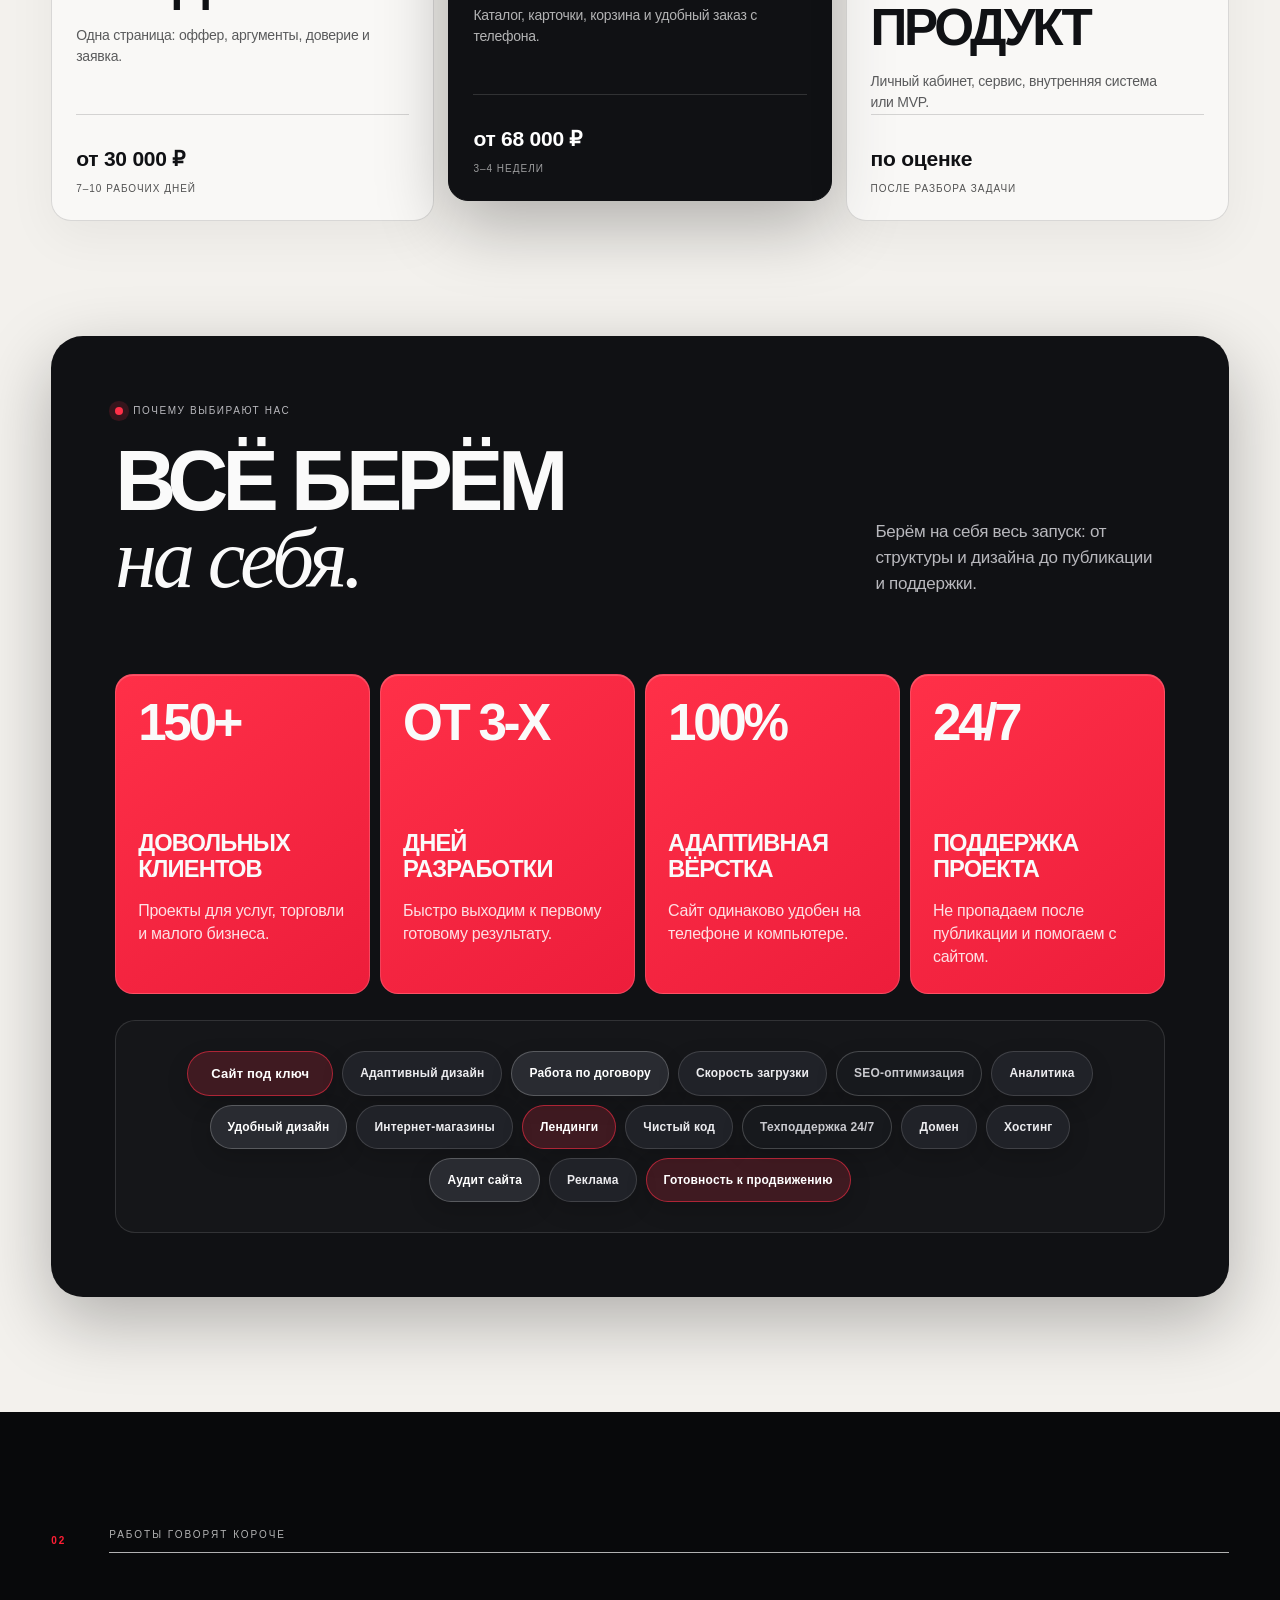
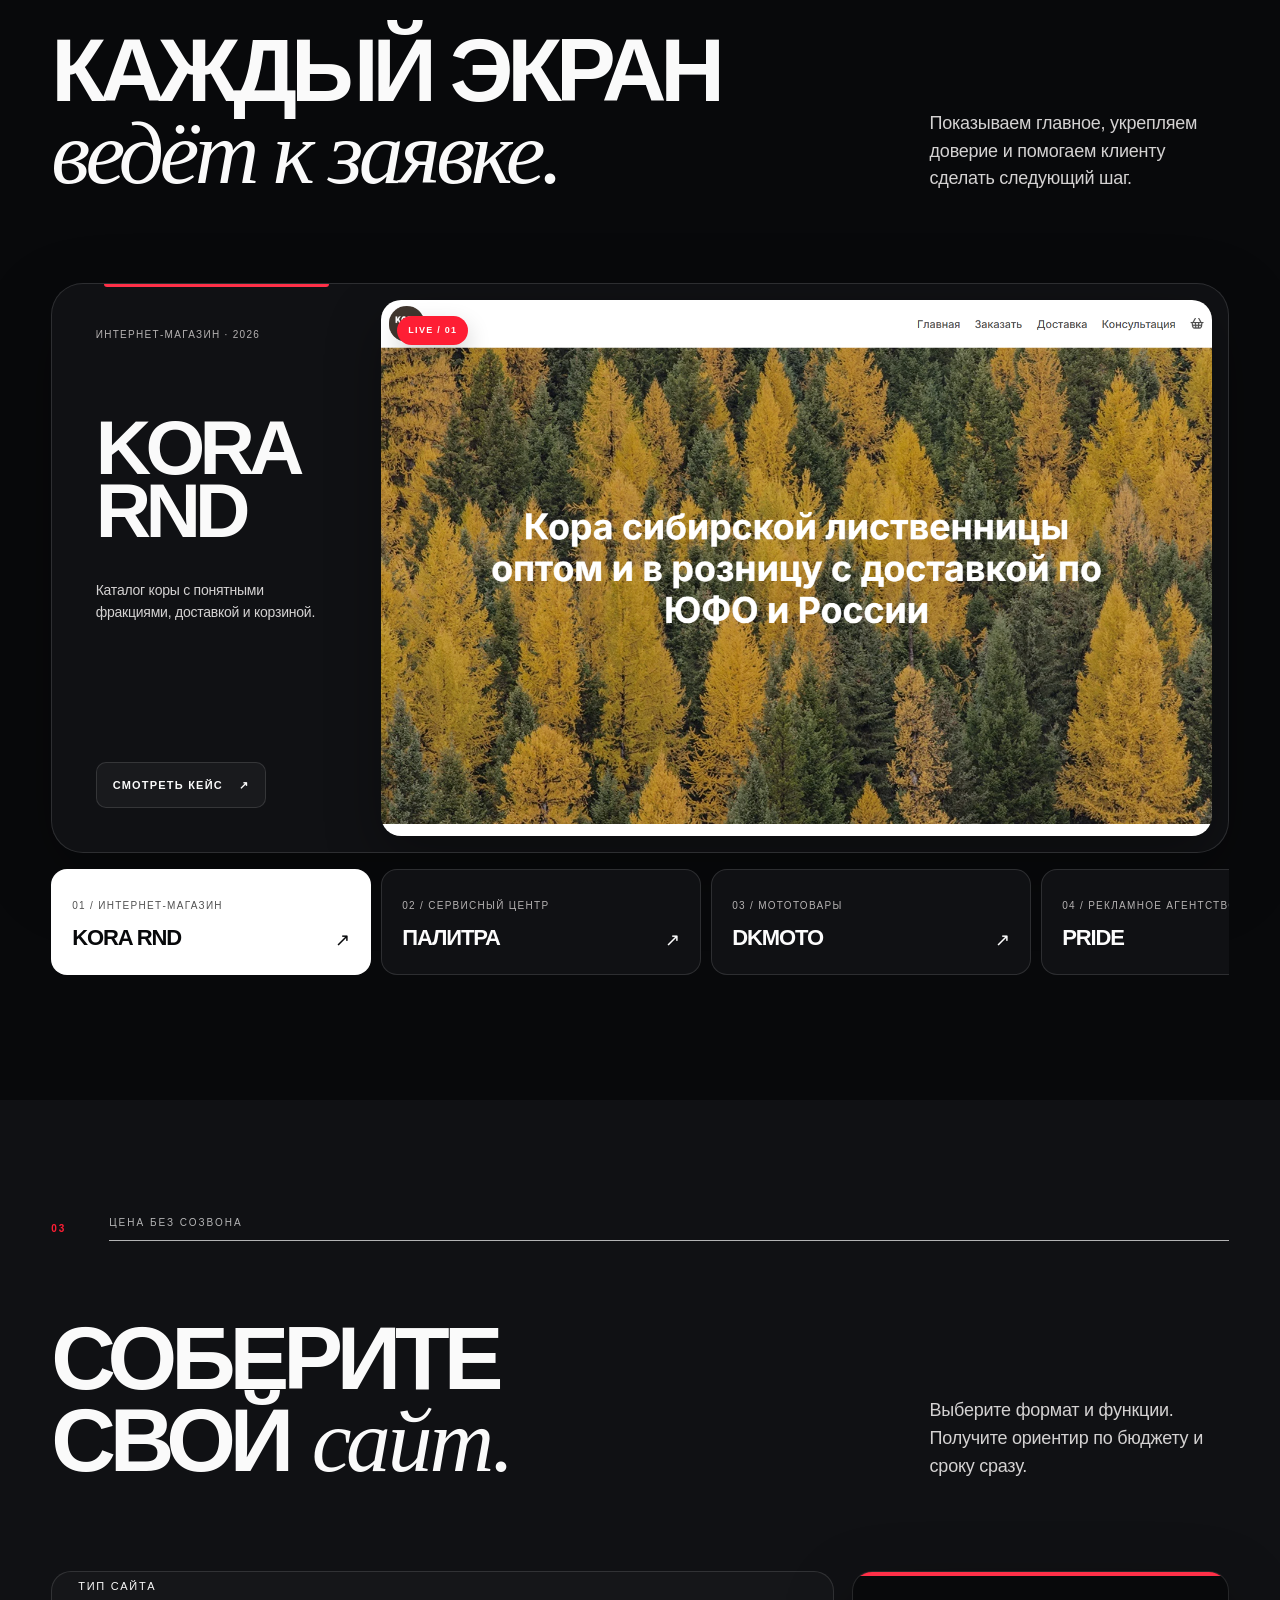
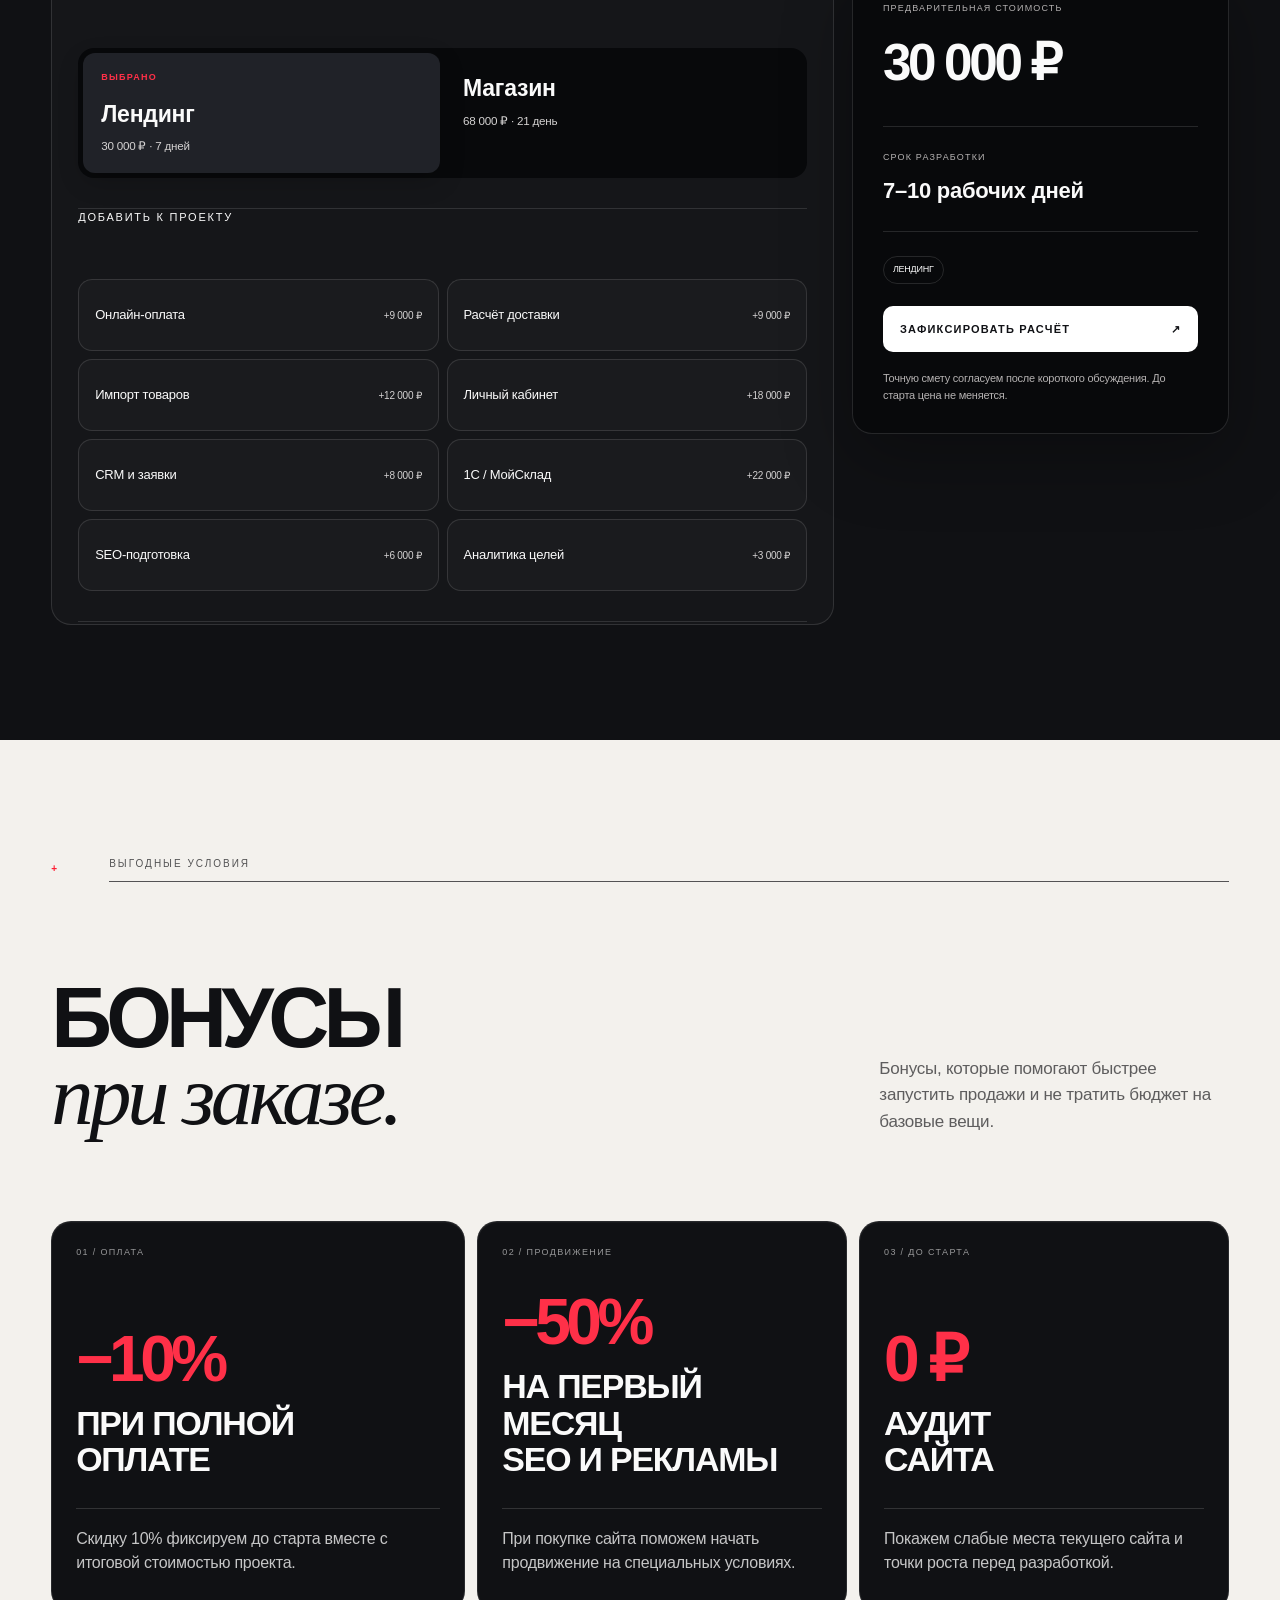
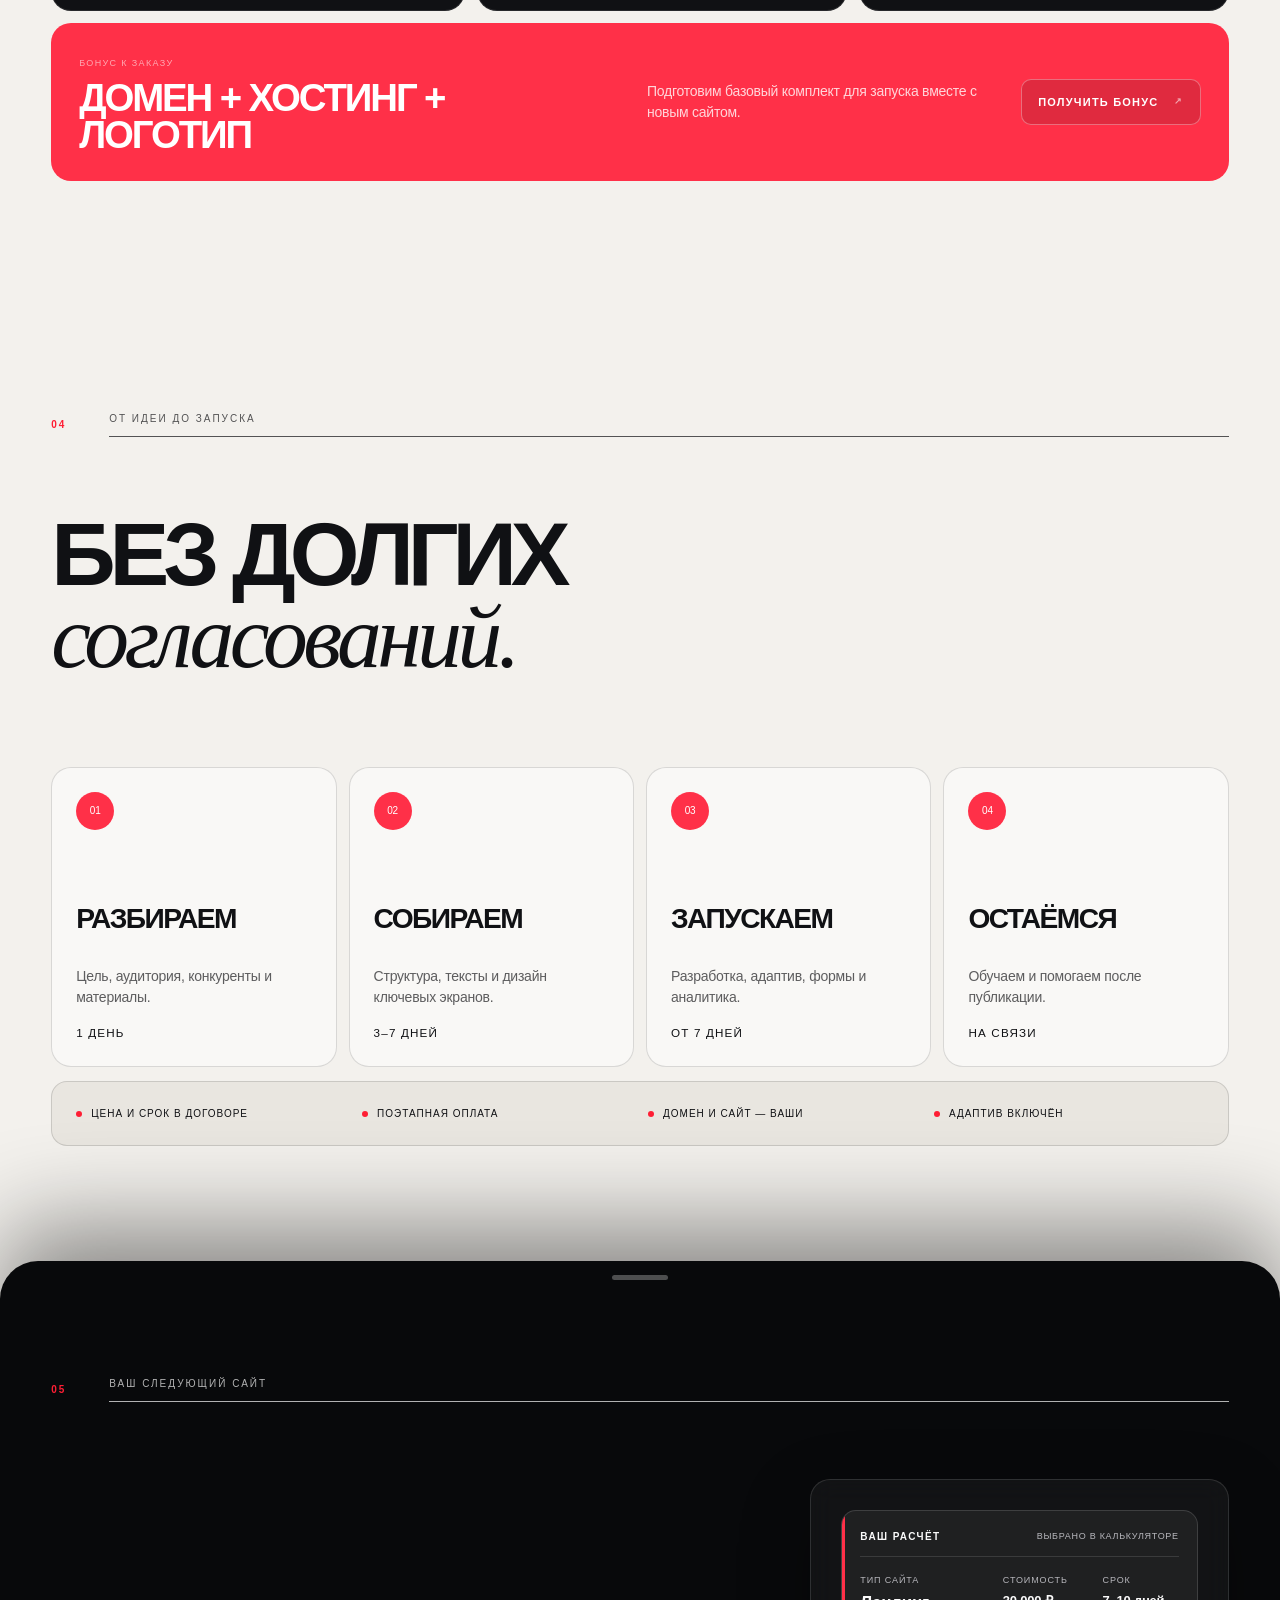
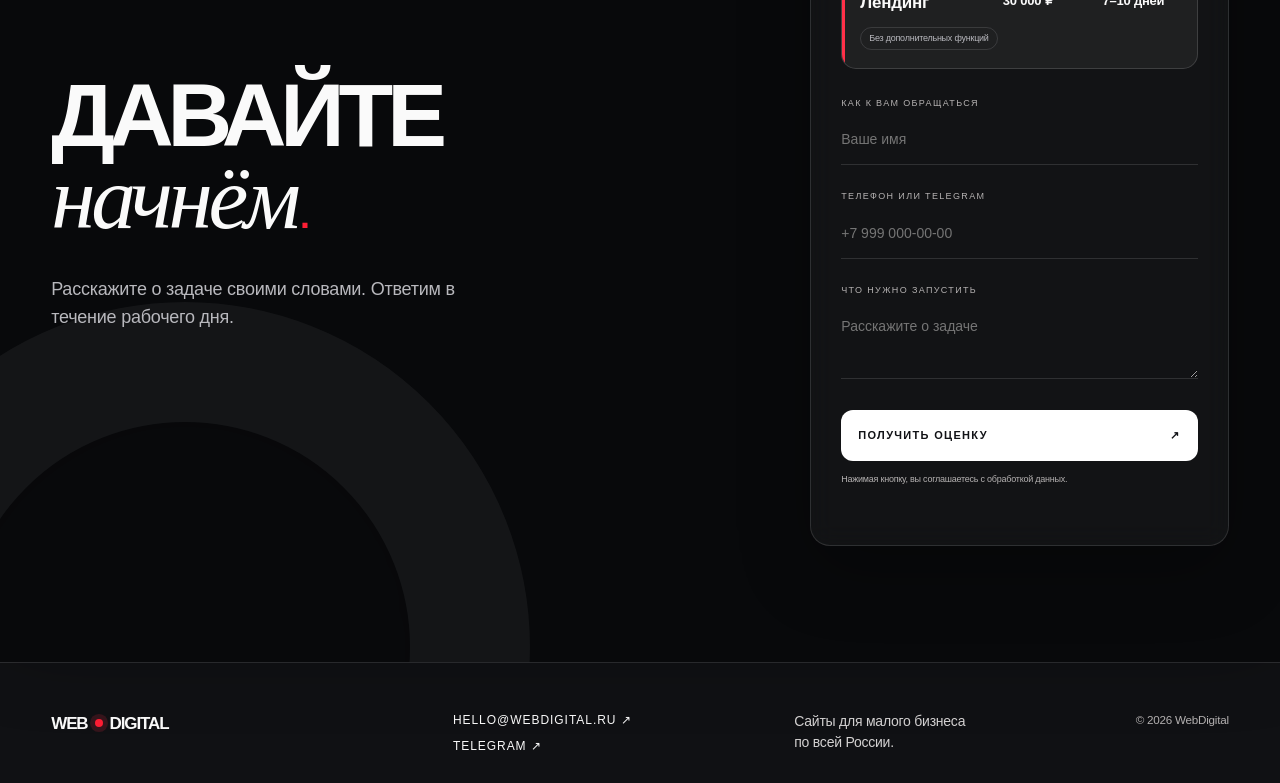
==== commit a4dc7703: "Unify offer cards and specify discount" ====
--- a/index.html
+++ b/index.html
@@ -7,7 +7,7 @@
   <meta name="description" content="Лендинги от 30 000 ₽ и интернет-магазины от 68 000 ₽ для малого бизнеса. Фиксируем цену и срок до старта.">
   <meta name="theme-color" content="#080808">
   <link rel="stylesheet" href="styles.css?v=20260904-ticker2">
-  <link rel="stylesheet" href="modern.css?v=20260904-contract-card">
+  <link rel="stylesheet" href="modern.css?v=20260904-dark-offers">
 </head>
 <body>
   <div class="page-noise" aria-hidden="true"></div>
@@ -100,7 +100,7 @@
       <div class="section-label reveal"><span>+</span><p>Выгодные условия</p></div>
       <div class="offers-heading reveal"><h2>БОНУСЫ<br><em>при заказе.</em></h2><p>Бонусы, которые помогают быстрее запустить продажи и не тратить бюджет на базовые вещи.</p></div>
       <div class="offer-grid">
-        <article class="offer-card offer-card-main reveal"><span>01 / Оплата</span><div><strong>СКИДКА</strong><h3>ПРИ ПОЛНОЙ<br>ОПЛАТЕ</h3></div><p>Размер скидки фиксируем до старта вместе с итоговой стоимостью проекта.</p></article>
+        <article class="offer-card offer-card-main reveal"><span>01 / Оплата</span><div><strong>−10%</strong><h3>ПРИ ПОЛНОЙ<br>ОПЛАТЕ</h3></div><p>Скидку 10% фиксируем до старта вместе с итоговой стоимостью проекта.</p></article>
         <article class="offer-card reveal"><span>02 / Продвижение</span><div><strong>−50%</strong><h3>НА ПЕРВЫЙ МЕСЯЦ<br>SEO И РЕКЛАМЫ</h3></div><p>При покупке сайта поможем начать продвижение на специальных условиях.</p></article>
         <article class="offer-card reveal"><span>03 / До старта</span><div><strong>0 ₽</strong><h3>АУДИТ<br>САЙТА</h3></div><p>Покажем слабые места текущего сайта и точки роста перед разработкой.</p></article>
       </div>
--- a/modern.css
+++ b/modern.css
@@ -203,14 +203,14 @@
 .offers-heading { display: grid; grid-template-columns: 1.35fr .65fr; gap: clamp(40px,8vw,120px); align-items: end; margin-bottom: clamp(52px,7vw,86px); }
 .offers-heading>p { color: rgba(16,17,20,.66); }
 .offer-grid { display: grid; grid-template-columns: 1.12fr 1fr 1fr; gap: 12px; }
-.offer-card { min-height: 390px; padding: 24px; display: flex; flex-direction: column; border: 1px solid var(--line-light); border-radius: var(--radius-md); background: rgba(255,255,255,.58); overflow: hidden; transition: transform .3s, box-shadow .3s; }
-.offer-card:hover { transform: translateY(-7px); box-shadow: 0 22px 54px rgba(16,17,20,.09); }
-.offer-card-main { background: var(--surface-1); color: var(--text-primary); border-color: var(--surface-1); }
+.offer-card { min-height: 390px; padding: 24px; display: flex; flex-direction: column; border: 1px solid rgba(255,255,255,.1); border-radius: var(--radius-md); background: var(--surface-1); color: var(--text-primary); overflow: hidden; box-shadow: inset 0 1px 0 rgba(255,255,255,.035); transition: transform .3s, background .3s, border-color .3s, box-shadow .3s; }
+.offer-card:hover { transform: translateY(-7px); background: var(--surface-2); border-color: rgba(255,255,255,.2); box-shadow: 0 22px 54px rgba(16,17,20,.16); }
+.offer-card-main { background: var(--surface-1); color: var(--text-primary); border-color: rgba(255,255,255,.1); }
 .offer-card>span, .order-bonus span { font-size: 9px; letter-spacing: .15em; text-transform: uppercase; opacity: .58; }
 .offer-card>div { margin-top: auto; }
 .offer-card strong { display: block; color: var(--accent); font-size: clamp(46px,5vw,72px); line-height: .86; letter-spacing: -.07em; }
 .offer-card h3 { margin: 18px 0 0; font-size: clamp(24px,2.65vw,36px); line-height: 1.08; letter-spacing: -.035em; }
-.offer-card p { min-height: 62px; margin: 30px 0 0; padding-top: 18px; border-top: 1px solid currentColor; border-color: rgba(127,127,127,.28); color: inherit; opacity: .66; line-height: 1.5; }
+.offer-card p { min-height: 78px; margin: 30px 0 0; padding-top: 18px; border-top: 1px solid rgba(255,255,255,.14); color: rgba(255,255,255,.76); font-size: 16px; line-height: 1.5; }
 .order-bonus { margin-top: 12px; padding: 28px; display: grid; grid-template-columns: 1.1fr .7fr auto; gap: 36px; align-items: center; border-radius: var(--radius-md); background: var(--accent); color: #fff; }
 .order-bonus h3 { margin: 8px 0 0; font-size: clamp(25px,3vw,42px); line-height: .95; letter-spacing: -.055em; }
 .order-bonus p { max-width: 330px; margin: 0; color: rgba(255,255,255,.8); }
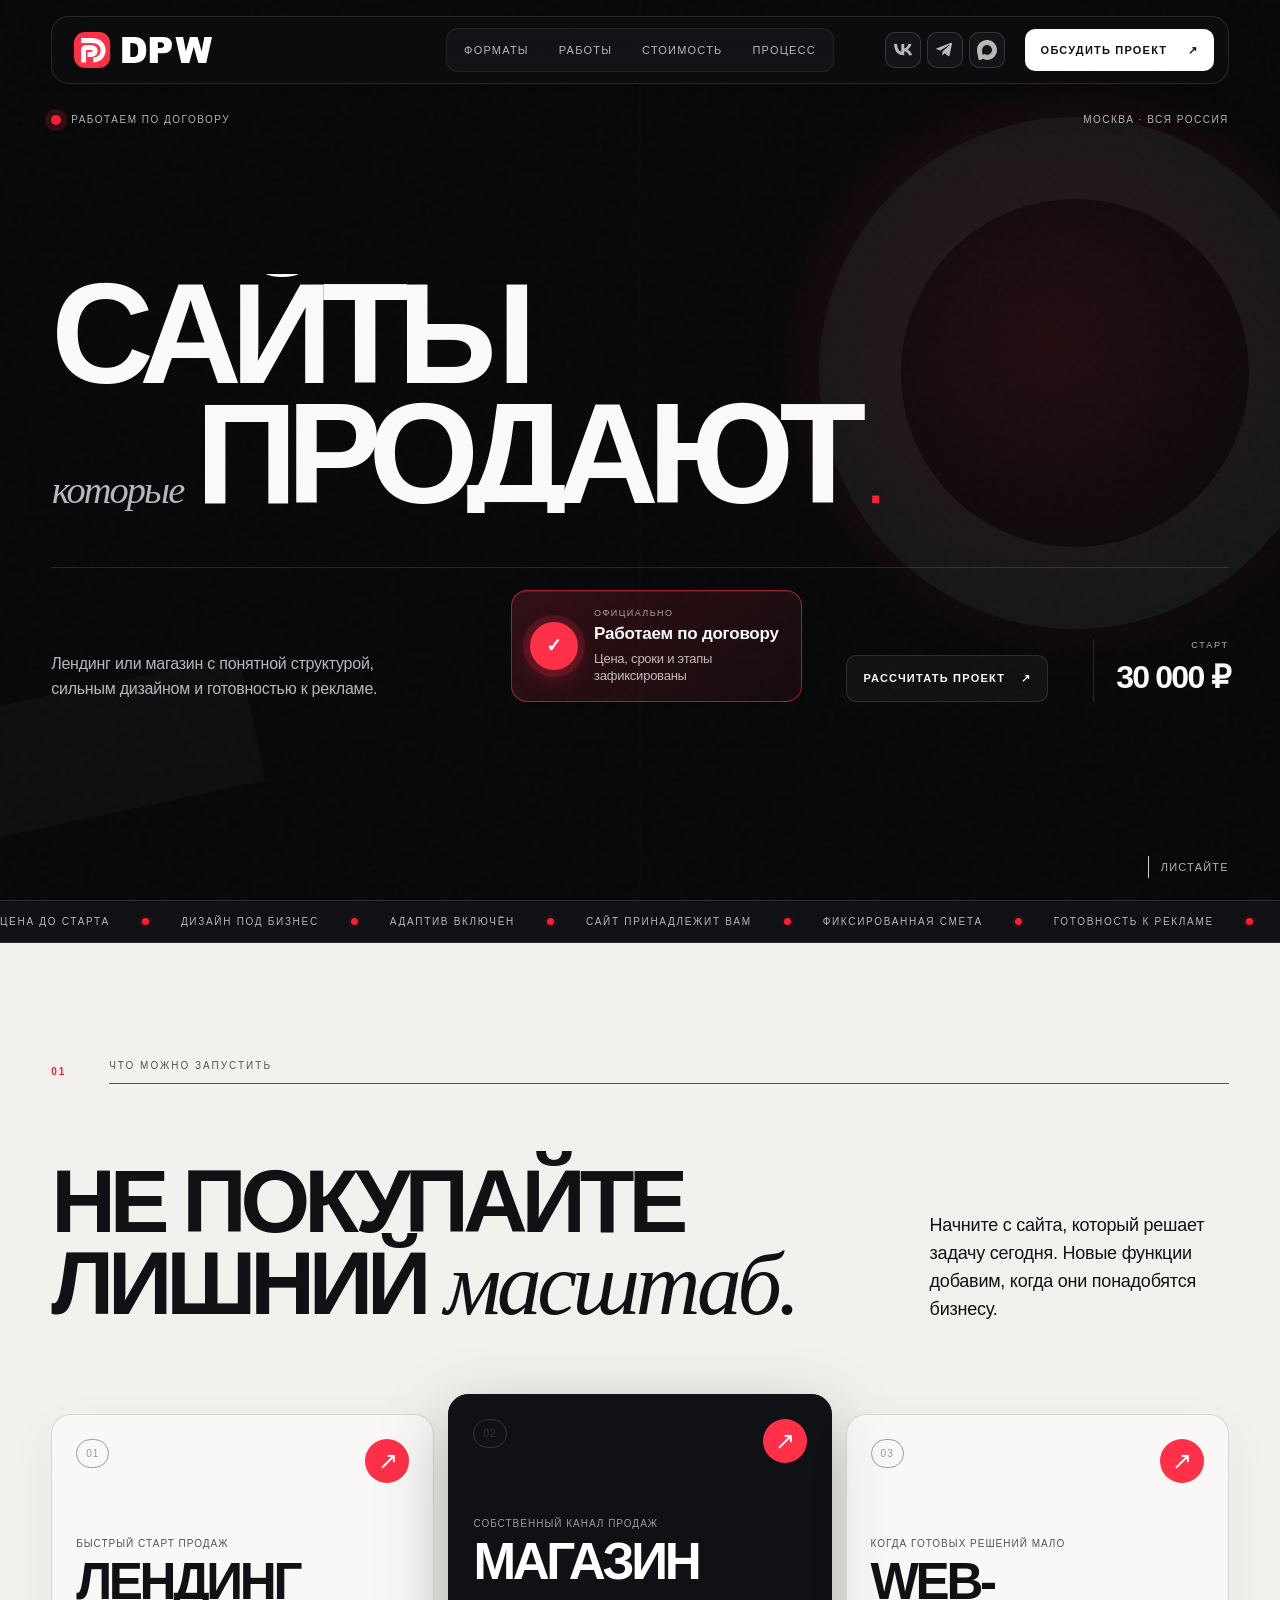
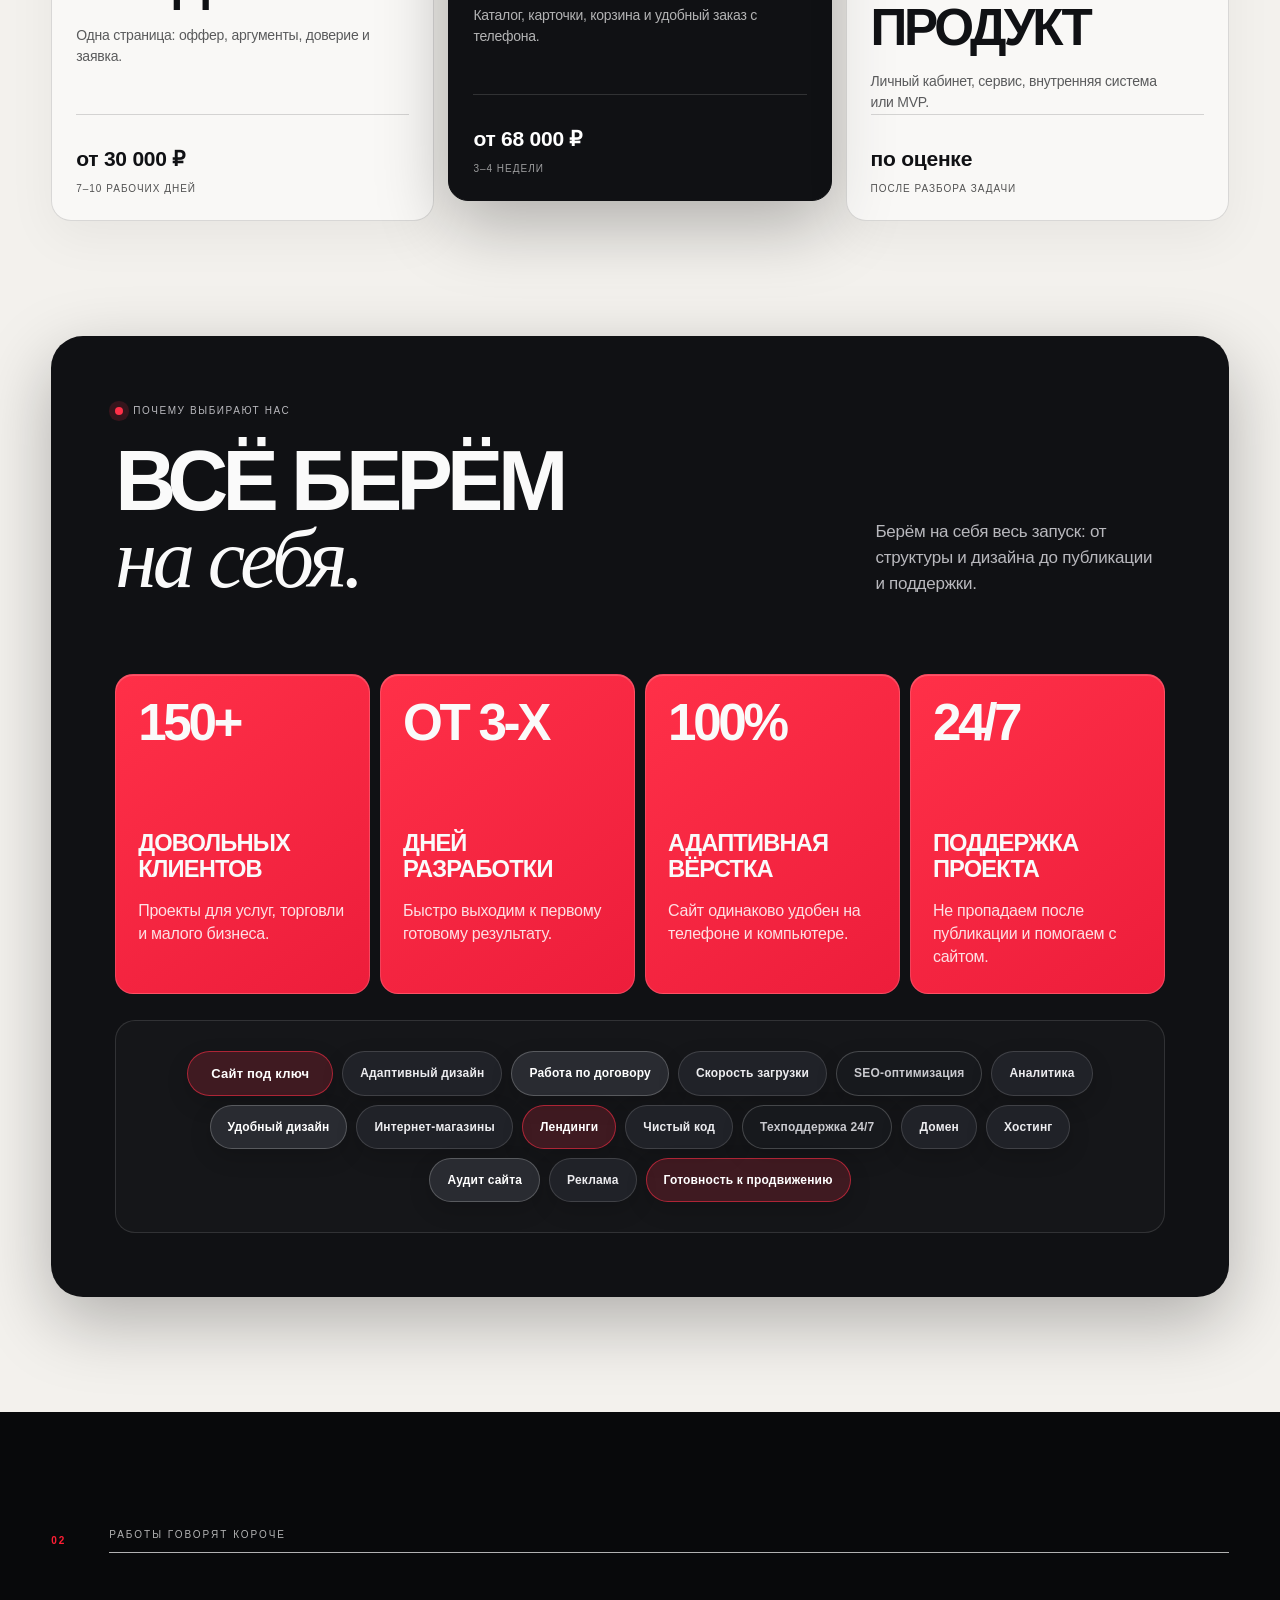
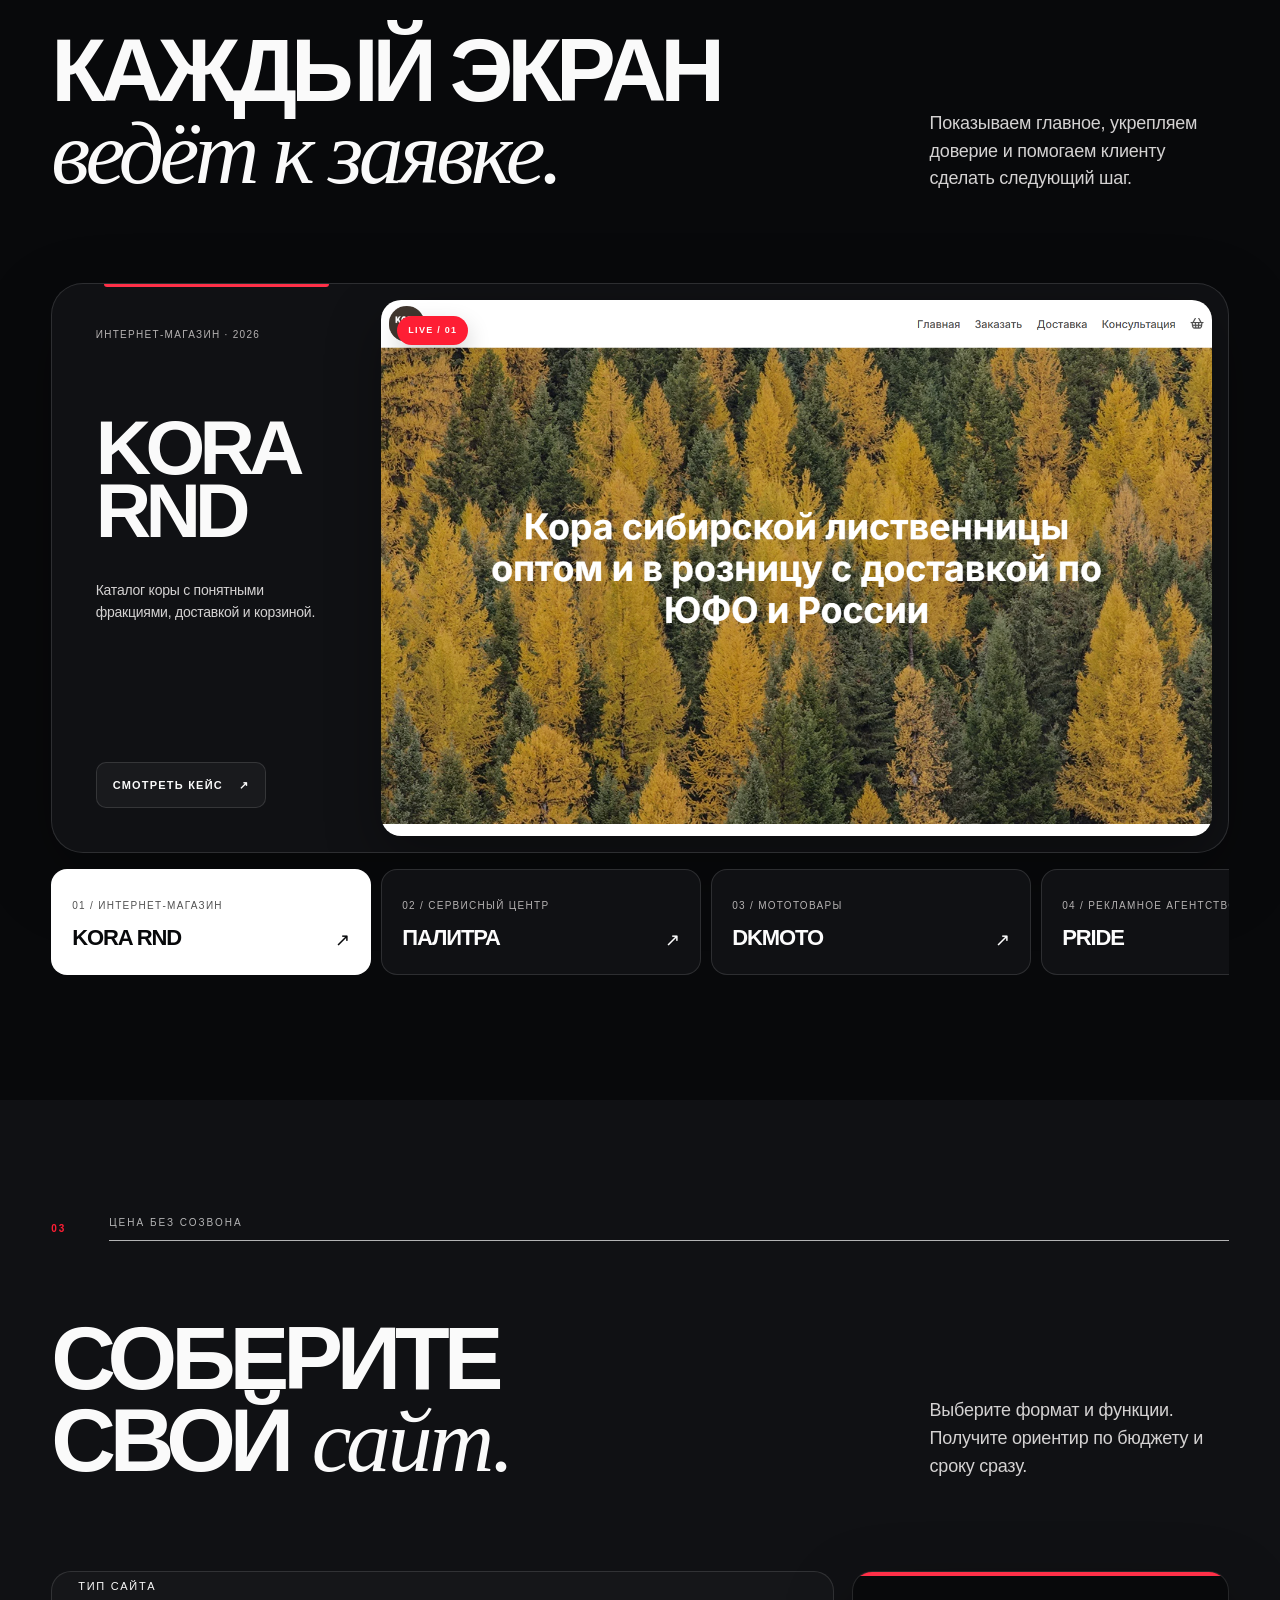
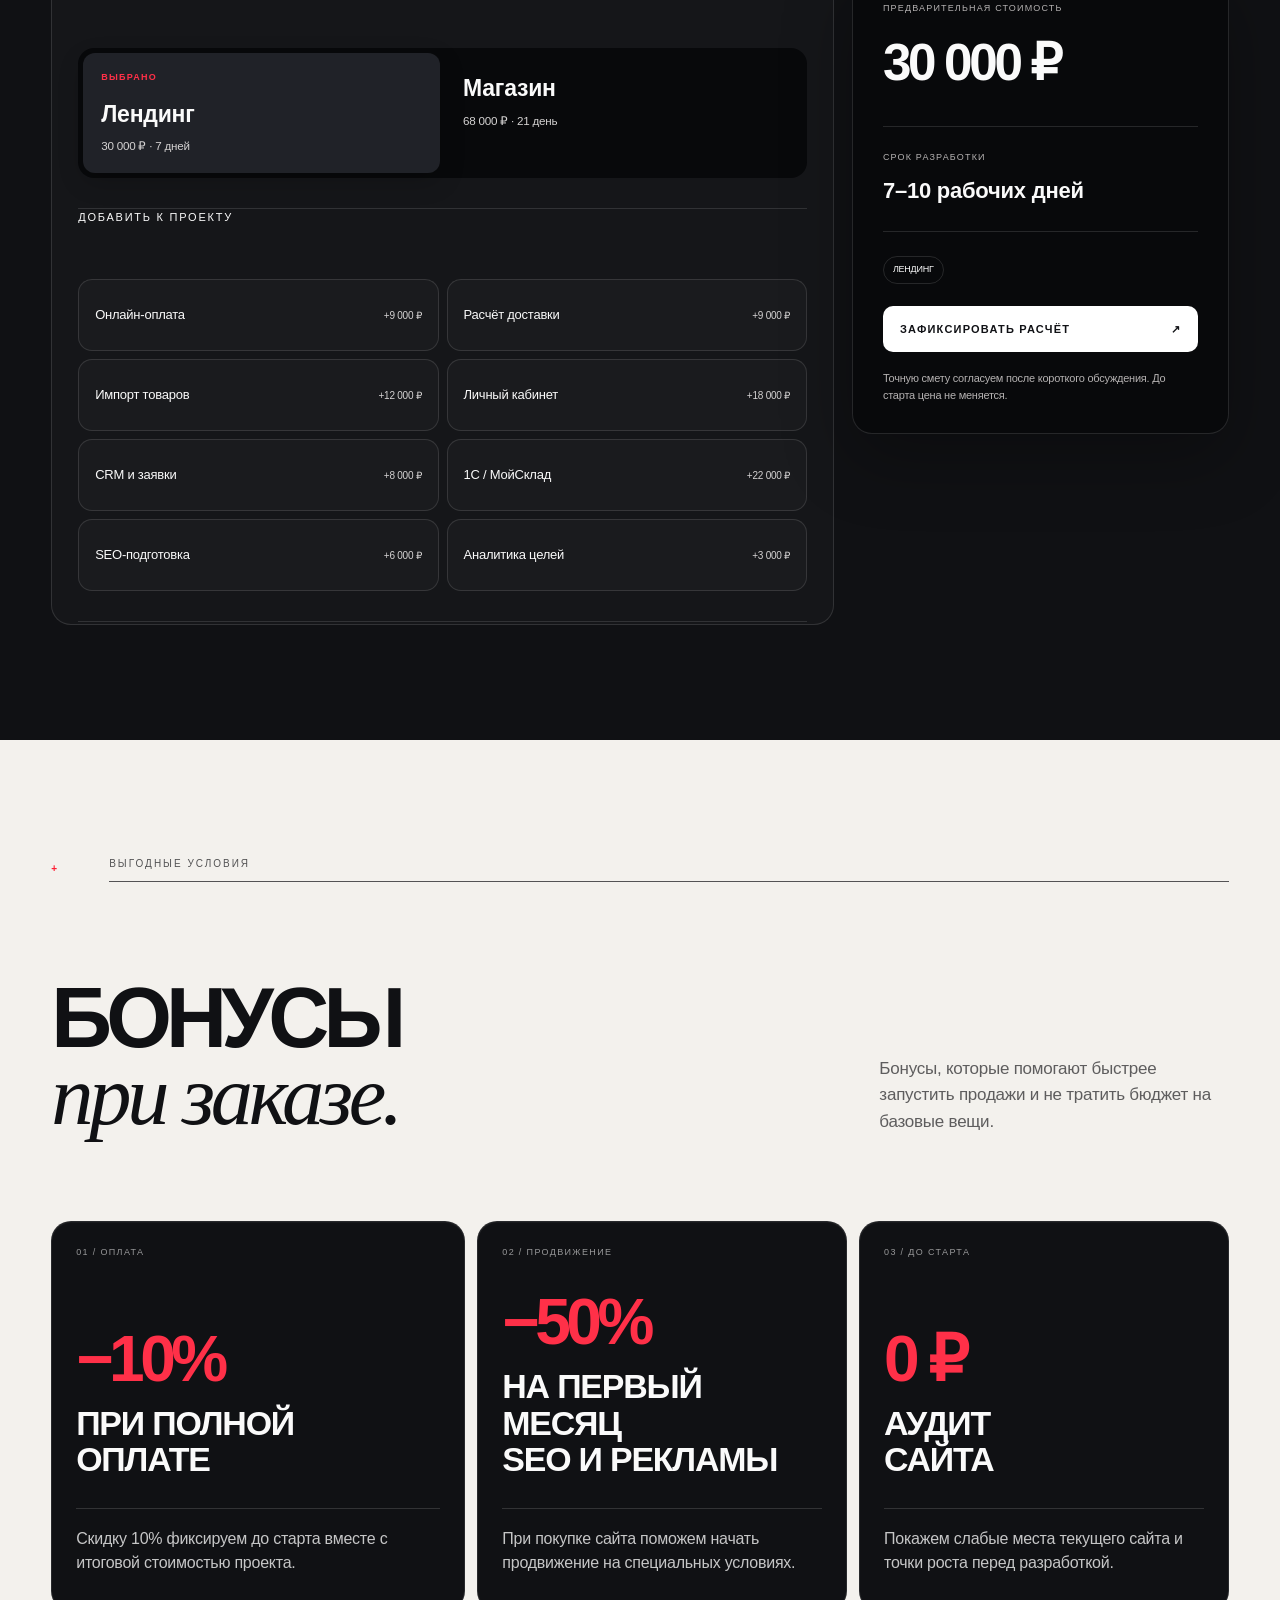
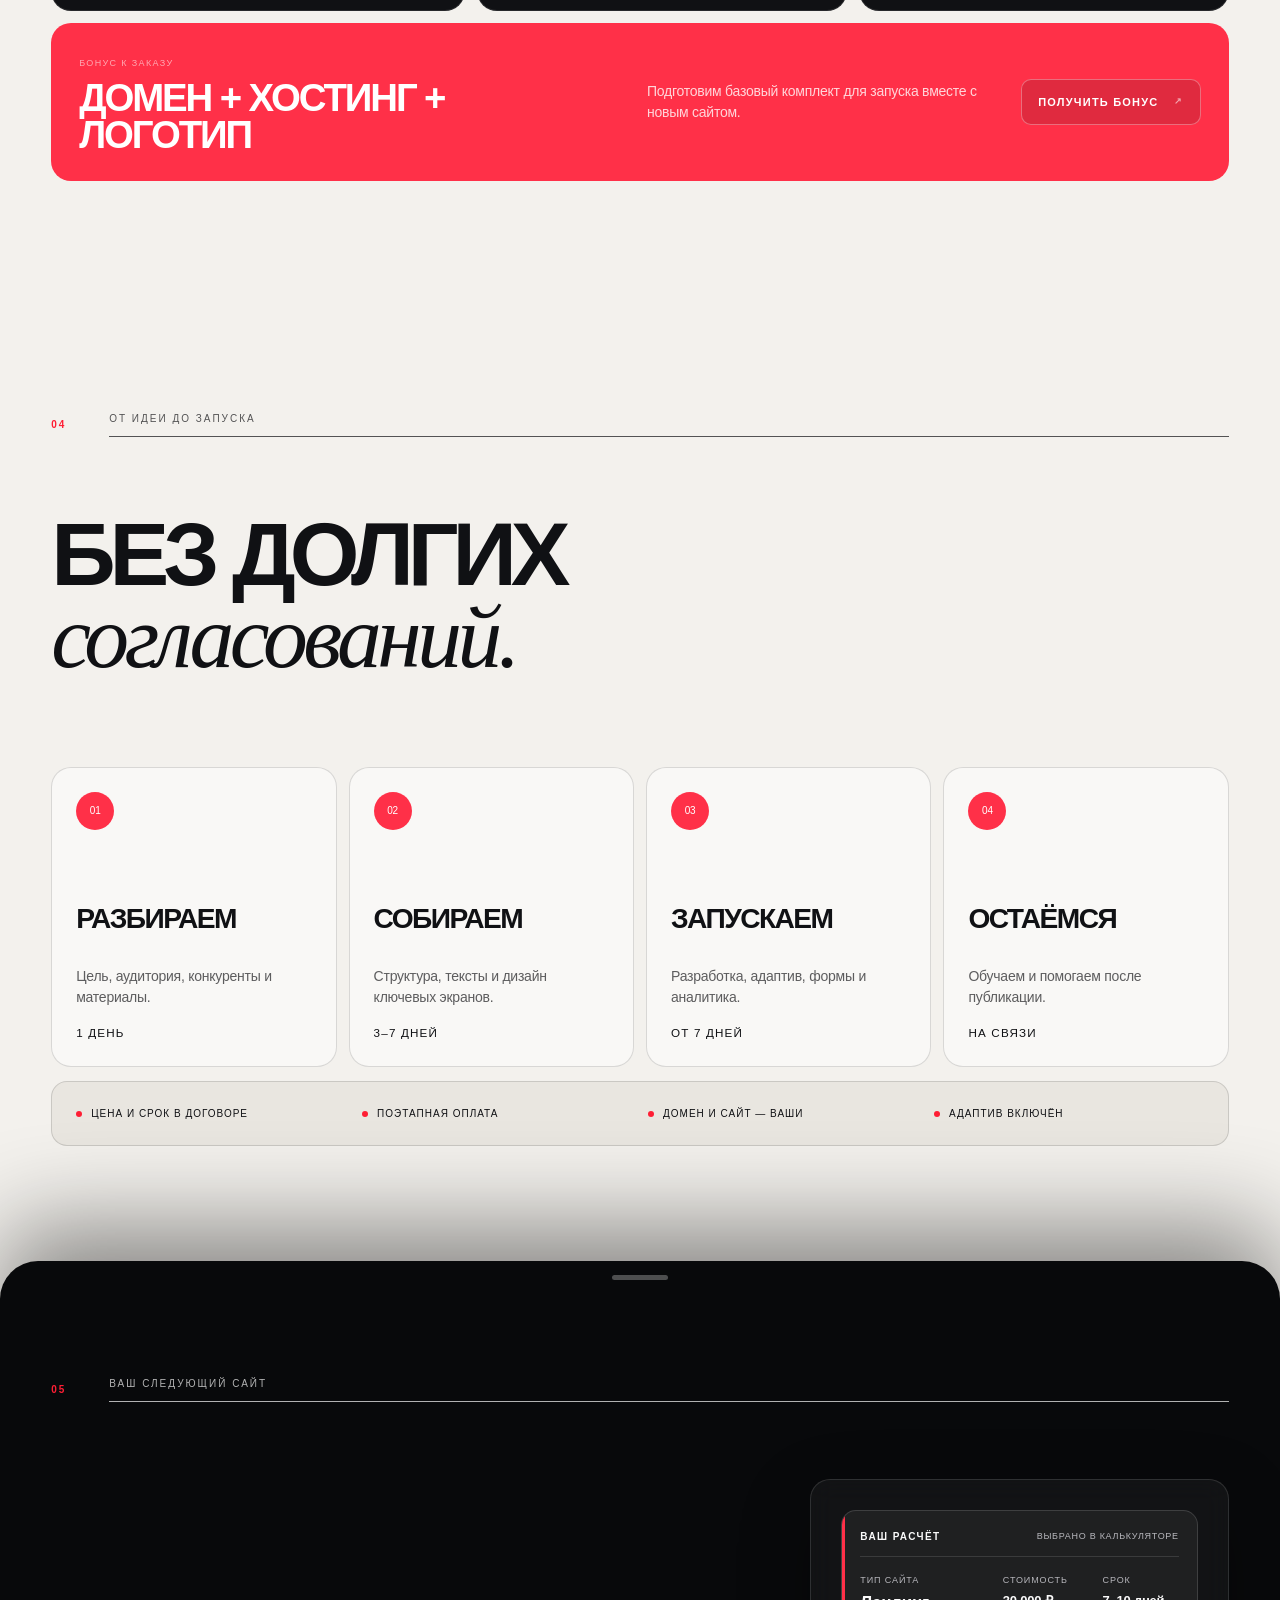
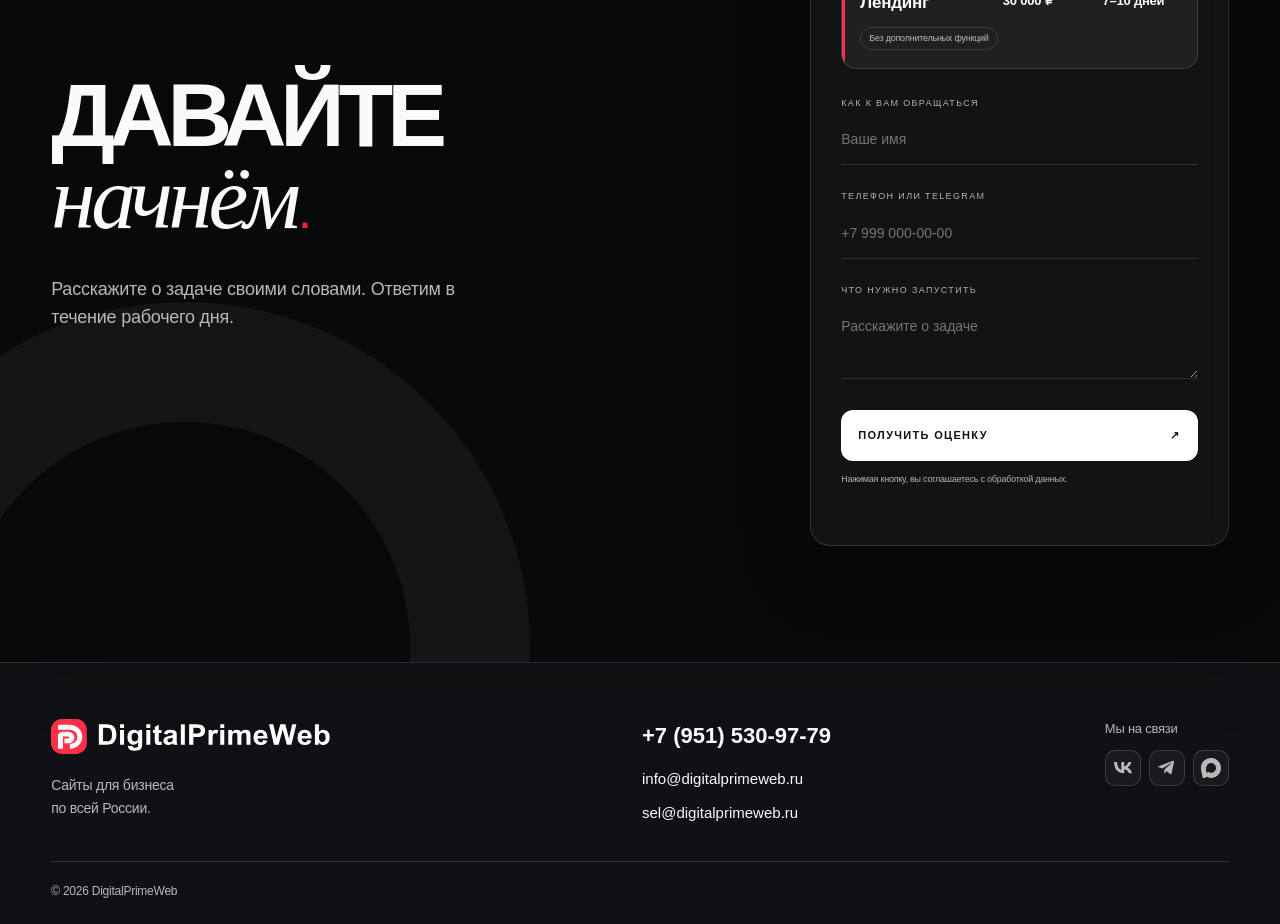
==== commit aa9a504e: "Update DigitalPrimeWeb branding, navigation and contact details" ====
--- a/index.html
+++ b/index.html
@@ -3,17 +3,17 @@
 <head>
   <meta charset="utf-8">
   <meta name="viewport" content="width=device-width,initial-scale=1">
-  <title>WebDigital — сайты для продаж, а не для галочки</title>
+  <title>DigitalPrimeWeb — сайты для продаж, а не для галочки</title>
   <meta name="description" content="Лендинги от 30 000 ₽ и интернет-магазины от 68 000 ₽ для малого бизнеса. Фиксируем цену и срок до старта.">
   <meta name="theme-color" content="#080808">
   <link rel="stylesheet" href="styles.css?v=20260904-ticker2">
-  <link rel="stylesheet" href="modern.css?v=20260904-dark-offers">
-</head>
+  <link rel="stylesheet" href="modern.css?v=20260907-dpw">
+<link rel="stylesheet" href="branding.css?v=20260907"></head>
 <body>
   <div class="page-noise" aria-hidden="true"></div>
-  <header class="topbar">
-    <a class="brand" href="#top" aria-label="WebDigital — на главную"><span>WEB</span><i></i><span>DIGITAL</span></a>
-    <nav aria-label="Навигация"><a href="#formats">Форматы</a><a href="#work">Работы</a><a href="#calculator">Стоимость</a><a href="#process">Процесс</a></nav>
+  <header class="dpw-header topbar">
+    <a class="dpw-header-brand" href="index.html" aria-label="DigitalPrimeWeb — на главную"><img src="assets/dpw-logo.svg" alt="DigitalPrimeWeb — DPW" width="277" height="72"></a>
+    <nav aria-label="Навигация"><a href="#formats">Форматы</a><a href="#work">Работы</a><a href="#calculator">Стоимость</a><a href="#process">Процесс</a></nav><div class="dpw-socials" aria-label="Мессенджеры"><button class="dpw-social" data-messenger="vk" type="button" aria-disabled="true" aria-label="ВКонтакте — ссылка скоро появится" title="ВКонтакте — ссылка скоро появится"><svg viewBox="0 0 24 24" aria-hidden="true"><path d="M13.162 18.994C4.962 18.994.285 13.372.09 4.017h4.108c.135 6.867 3.163 9.775 5.562 10.375V4.017h3.868v5.922c2.369-.255 4.857-2.953 5.697-5.922h3.868c-.645 3.658-3.343 6.357-5.262 7.466 1.919.9 4.992 3.253 6.162 7.511h-4.258c-.915-2.848-3.194-5.052-6.207-5.352v5.352z"/></svg></button><button class="dpw-social" data-messenger="telegram" type="button" aria-disabled="true" aria-label="Telegram — ссылка скоро появится" title="Telegram — ссылка скоро появится"><svg viewBox="0 0 24 24" aria-hidden="true"><path d="m21.6 3.3-3.4 16.1c-.3 1.1-.9 1.3-1.8.8l-5.2-3.8-2.5 2.4c-.3.3-.5.5-1 .5l.4-5.3L17.8 5c.4-.4-.1-.6-.6-.3L5.2 12.3.1 10.7c-1.1-.3-1.1-1.1.2-1.6L20 1.5c.9-.3 1.8.2 1.6 1.8Z" transform="translate(1 1) scale(.94)"/></svg></button><button class="dpw-social" data-messenger="max" type="button" aria-disabled="true" aria-label="MAX — ссылка скоро появится" title="MAX — ссылка скоро появится"><img src="assets/max-official.svg" width="20" height="20" alt="" aria-hidden="true"></button></div>
     <a class="outline-cta" href="#contact">Обсудить проект <span>↗</span></a>
   </header>
   <main>
@@ -117,7 +117,7 @@
     <section class="contact" id="contact"><div class="contact-orbit" aria-hidden="true"></div><div class="section-label reveal"><span>05</span><p>Ваш следующий сайт</p></div><div class="contact-grid"><div class="reveal"><h2>ДАВАЙТЕ<br><em>начнём</em><i>.</i></h2><p>Расскажите о задаче своими словами. Ответим в течение рабочего дня.</p></div><form class="lead-form reveal" data-lead-form><div class="form-project-summary" data-form-summary aria-live="polite"><div class="form-summary-head"><span>Ваш расчёт</span><small>Выбрано в калькуляторе</small></div><div class="form-summary-main"><div><small>Тип сайта</small><strong data-form-site-type>Лендинг</strong></div><div><small>Стоимость</small><b data-form-price>30 000 ₽</b></div><div><small>Срок</small><b data-form-days>7–10 дней</b></div></div><ul data-form-extras><li>Без дополнительных функций</li></ul><input type="hidden" name="site_type" value="Лендинг"><input type="hidden" name="estimated_price" value="30 000 ₽"><input type="hidden" name="estimated_timeline" value="7–10 рабочих дней"><input type="hidden" name="selected_options" value="Без дополнительных функций"></div><label><span>Как к вам обращаться</span><input name="name" type="text" placeholder="Ваше имя" required></label><label><span>Телефон или Telegram</span><input name="contact" type="text" placeholder="+7 999 000-00-00" required></label><label><span>Что нужно запустить</span><textarea name="task" placeholder="Расскажите о задаче"></textarea></label><button type="submit">Получить оценку <span>↗</span></button><small>Нажимая кнопку, вы соглашаетесь с обработкой данных.</small><p class="form-status" role="status"></p></form></div></section>
     </div>
   </main>
-  <footer><a class="brand" href="#top"><span>WEB</span><i></i><span>DIGITAL</span></a><div><a href="mailto:hello@webdigital.ru">hello@webdigital.ru ↗</a><a href="#contact">Telegram ↗</a></div><p>Сайты для малого бизнеса<br>по всей России.</p><small>© 2026 WebDigital</small></footer>
+  <footer class="dpw-footer"><div class="dpw-footer-brand"><a href="index.html" aria-label="DigitalPrimeWeb — на главную"><img src="assets/digitalprimeweb-logo.svg?v=capitalized" alt="DigitalPrimeWeb" width="563.37" height="72" class="dpw-full-logo"></a><p>Сайты для бизнеса<br>по всей России.</p></div><div class="dpw-footer-contacts"><a class="dpw-phone" href="tel:+79515309779">+7 (951) 530-97-79</a><a href="mailto:info@digitalprimeweb.ru">info@digitalprimeweb.ru</a><a href="mailto:sel@digitalprimeweb.ru">sel@digitalprimeweb.ru</a></div><div class="dpw-footer-connect"><span>Мы на связи</span><div class="dpw-socials" aria-label="Мессенджеры"><button class="dpw-social" data-messenger="vk" type="button" aria-disabled="true" aria-label="ВКонтакте — ссылка скоро появится" title="ВКонтакте — ссылка скоро появится"><svg viewBox="0 0 24 24" aria-hidden="true"><path d="M13.162 18.994C4.962 18.994.285 13.372.09 4.017h4.108c.135 6.867 3.163 9.775 5.562 10.375V4.017h3.868v5.922c2.369-.255 4.857-2.953 5.697-5.922h3.868c-.645 3.658-3.343 6.357-5.262 7.466 1.919.9 4.992 3.253 6.162 7.511h-4.258c-.915-2.848-3.194-5.052-6.207-5.352v5.352z"/></svg></button><button class="dpw-social" data-messenger="telegram" type="button" aria-disabled="true" aria-label="Telegram — ссылка скоро появится" title="Telegram — ссылка скоро появится"><svg viewBox="0 0 24 24" aria-hidden="true"><path d="m21.6 3.3-3.4 16.1c-.3 1.1-.9 1.3-1.8.8l-5.2-3.8-2.5 2.4c-.3.3-.5.5-1 .5l.4-5.3L17.8 5c.4-.4-.1-.6-.6-.3L5.2 12.3.1 10.7c-1.1-.3-1.1-1.1.2-1.6L20 1.5c.9-.3 1.8.2 1.6 1.8Z" transform="translate(1 1) scale(.94)"/></svg></button><button class="dpw-social" data-messenger="max" type="button" aria-disabled="true" aria-label="MAX — ссылка скоро появится" title="MAX — ссылка скоро появится"><img src="assets/max-official.svg" width="20" height="20" alt="" aria-hidden="true"></button></div></div><small class="dpw-copyright">© 2026 DigitalPrimeWeb</small></footer>
   <script src="calculator.js?v=20260904-form-summary"></script><script src="site.js?v=20260904-system-cursor"></script>
 </body>
 </html>
--- a/styles.css
+++ b/styles.css
@@ -1,27 +1,1775 @@
-:root{--void:#080808;--black:#000;--charcoal:#171617;--smoke:#262525;--graphite:#393939;--bone:#fcfcfc;--linen:#f3efef;--ash:#d4d2d2;--pebble:#b5b2b2;--iron:#525252;--red:#fe1e34;--mx:0px;--my:0px}
-*{box-sizing:border-box}html{scroll-behavior:smooth}body{margin:0;background:var(--void);color:var(--bone);font-family:Arial,"Helvetica Neue",sans-serif;font-size:14px;line-height:1.5;letter-spacing:-.017em}a{color:inherit;text-decoration:none}button,input,textarea{font:inherit}::selection{background:var(--red);color:var(--bone)}.page-noise{position:fixed;inset:0;pointer-events:none;z-index:20;opacity:.035;background-image:url("data:image/svg+xml,%3Csvg viewBox='0 0 160 160' xmlns='http://www.w3.org/2000/svg'%3E%3Cfilter id='n'%3E%3CfeTurbulence type='fractalNoise' baseFrequency='.9' numOctaves='4' stitchTiles='stitch'/%3E%3C/filter%3E%3Crect width='100%25' height='100%25' filter='url(%23n)' opacity='.8'/%3E%3C/svg%3E")}.cursor-dot{position:fixed;left:0;top:0;width:12px;height:12px;border-radius:50%;background:var(--red);z-index:100;pointer-events:none;transition:width .18s,height .18s,margin .18s,opacity .18s}.cursor-dot.active{width:34px;height:34px;margin:-11px;opacity:.7;mix-blend-mode:difference}
-.topbar{height:96px;padding:0 48px;display:grid;grid-template-columns:1fr auto 1fr;align-items:center;position:absolute;z-index:10;width:100%;border-bottom:1px solid #ffffff14}.brand{display:flex;align-items:center;gap:7px;width:max-content;font-size:18px;font-weight:700;letter-spacing:-.07em}.brand i{display:block;width:9px;height:9px;background:var(--red);border-radius:50%}.topbar nav{display:flex;gap:34px}.topbar nav a,.outline-cta,.editorial-link,.scroll-hint{font-size:11px;text-transform:uppercase;letter-spacing:.11em}.topbar nav a{color:var(--ash);transition:transform .2s}.topbar nav a:hover{transform:translateY(-2px)}.outline-cta{justify-self:end;border:1px solid var(--ash);border-radius:8px;padding:12px 18px;transition:transform .25s,box-shadow .25s}.outline-cta:hover{transform:translateY(-3px);box-shadow:inset 0 2px 5px #fff3}.outline-cta span,.editorial-link span{display:inline-block;margin-left:16px;transition:transform .25s}.outline-cta:hover span,.editorial-link:hover span{transform:translate(5px,-5px)}
-.hero{min-height:100vh;padding:138px 48px 48px;position:relative;overflow:hidden;display:flex;flex-direction:column;justify-content:center}.hero-geometry{position:absolute;inset:0;pointer-events:none;transform:translate(var(--mx),var(--my));transition:transform .3s ease-out}.hero-geometry span:first-child{position:absolute;width:min(42vw,620px);aspect-ratio:1;border:90px solid var(--charcoal);border-radius:50%;right:-6vw;top:11vh}.hero-geometry span:last-child{position:absolute;width:34vw;height:160px;background:var(--smoke);left:-8vw;bottom:9vh;transform:rotate(-12deg);opacity:.45}.hero-meta{position:absolute;top:126px;left:48px;right:48px;display:flex;justify-content:space-between;color:var(--ash);font-size:10px;text-transform:uppercase;letter-spacing:.15em}.hero-meta span:first-child{display:flex;align-items:center;gap:10px}.red-dot{display:inline-block;width:14px;height:14px;background:var(--red);border-radius:50%;flex:none}.hero h1{position:relative;z-index:1;margin:0;font-size:clamp(70px,11.7vw,168px);line-height:.81;letter-spacing:-.086em;font-weight:700;text-transform:uppercase}.hero-line{display:block;overflow:hidden}.hero-line b{display:inline-block;animation:heroIn 1s cubic-bezier(.2,.75,.2,1) both}.hero-line:nth-child(2) b{animation-delay:.12s}.hero-line.connective{display:flex;align-items:baseline;gap:.07em}.hero-line em{font-family:Georgia,serif;font-size:.27em;line-height:1;font-weight:300;letter-spacing:-.05em;text-transform:none;margin:0 .1em 0 .02em;animation:fadeUp .9s .45s both}.hero-line i{font-style:normal;color:var(--red);font-size:.35em;letter-spacing:0;margin-left:.1em}.hero-bottom{display:grid;grid-template-columns:1fr 1fr auto;gap:48px;align-items:end;margin-top:52px;padding-top:24px;border-top:1px solid var(--iron);position:relative;z-index:1}.hero-bottom>p{max-width:380px;font-size:16px;color:var(--ash);margin:0}.editorial-link{display:inline-flex;align-items:center;width:max-content;padding:17px 0;border-bottom:1px solid var(--iron)}.hero-price{text-align:right}.hero-price small,.hero-price strong{display:block}.hero-price small{text-transform:uppercase;letter-spacing:.2em;color:var(--pebble);font-size:9px}.hero-price strong{font-size:30px;letter-spacing:-.055em}.scroll-hint{position:absolute;right:48px;bottom:20px;color:var(--pebble);display:flex;align-items:center;gap:12px}.scroll-hint span{height:22px;width:1px;background:var(--ash);animation:scrollLine 1.5s ease-in-out infinite}
-.ticker{overflow:hidden;border-top:1px solid var(--iron);border-bottom:1px solid var(--iron);padding:17px 0;background:var(--charcoal)}.ticker-track{display:flex;width:max-content;align-items:center;animation:ticker 54s linear infinite;will-change:transform}.ticker-group{display:flex;flex:none;gap:32px;align-items:center;padding-right:32px}.ticker span{flex:none;font-size:12px;letter-spacing:.17em;white-space:nowrap}.ticker .ticker-dot{display:block;width:7px;height:7px;flex:0 0 7px;border-radius:50%;background:var(--red);box-shadow:0 0 0 3px rgba(254,30,52,.08)}
-.light-section{background:var(--linen);color:var(--void)}.formats,.work,.calculator-section,.process,.contact{padding:112px 48px}.section-label{display:grid;grid-template-columns:50px 1fr;gap:14px;align-items:center;font-size:10px;text-transform:uppercase;letter-spacing:.2em;margin-bottom:64px}.section-label span{color:var(--red);font-weight:700}.section-label p{margin:0;border-bottom:1px solid currentColor;padding-bottom:10px}.formats-intro,.work-heading,.calculator-heading,.process-heading{display:grid;grid-template-columns:1.45fr .55fr;gap:80px;align-items:end;margin-bottom:80px}.formats-intro h2,.work-heading h2,.calculator-heading h2,.process-heading h2,.contact h2{margin:0;font-size:clamp(54px,7.2vw,104px);line-height:.88;letter-spacing:-.075em}.formats-intro em,.work-heading em,.calculator-heading em,.process-heading em,.contact h2 em{font-family:Georgia,serif;font-weight:300;text-transform:none;letter-spacing:-.05em}.formats-intro p,.work-heading p,.calculator-heading p{font-size:18px;max-width:390px;margin:0}.format-list{border-top:1px solid var(--iron)}.format-row{display:grid;grid-template-columns:50px 1.15fr .85fr 190px 32px;gap:18px;align-items:center;min-height:150px;border-bottom:1px solid var(--pebble);transition:padding .3s,background .3s}.format-row:hover{padding:0 18px;background:#e9e5e5}.format-row.featured-row{border:1px solid var(--red);margin-top:-1px;padding:0 14px}.format-index,.format-row small{font-size:10px;text-transform:uppercase;letter-spacing:.1em;color:var(--iron)}.format-row h3{font-size:clamp(34px,4vw,58px);line-height:.9;letter-spacing:-.065em;margin:6px 0 0}.format-row>p{margin:0;max-width:300px}.format-price b,.format-price small{display:block}.format-price b{font-size:17px}.format-price small{margin-top:6px}.format-row>a{font-size:24px;transition:transform .25s}.format-row:hover>a{transform:translate(5px,-5px)}
-.dark-section{background:var(--void)}.work-heading{margin-bottom:64px}.work-heading p,.calculator-heading p{color:var(--ash)}.project-stage{display:grid;grid-template-columns:.52fr 1.48fr;min-height:620px;border:1px solid var(--red);border-radius:8px;overflow:hidden}.project-copy{padding:42px;display:flex;flex-direction:column}.project-copy>span,.project-strip span{font-size:10px;text-transform:uppercase;letter-spacing:.13em;color:var(--pebble)}.project-copy h3{font-size:82px;line-height:.82;letter-spacing:-.075em;margin:90px 0 24px}.project-copy p{color:var(--ash);max-width:260px}.project-copy .editorial-link{margin-top:auto}.project-screen{background:#d4d7cc;color:#192317;margin:24px 24px 24px 0;padding:25px;position:relative;overflow:hidden;transform:perspective(1200px) rotateY(-2deg);transition:transform .6s}.project-stage:hover .project-screen{transform:perspective(1200px) rotateY(0)}.mock-nav{display:grid;grid-template-columns:1fr auto auto auto;gap:28px;font-size:10px;align-items:center}.mock-nav b{font-size:18px}.mock-hero{padding:100px 28px 44px;position:relative}.mock-hero:after{content:"";position:absolute;width:340px;height:340px;border-radius:46% 54% 60% 40%;background:#70452f;right:-80px;top:36px;transform:rotate(18deg);box-shadow:inset 30px 10px 0 #4f2f21}.mock-hero small{position:relative;z-index:1}.mock-hero strong{display:block;font-size:62px;line-height:.89;letter-spacing:-.07em;margin-top:16px;position:relative;z-index:1}.mock-hero button{border:1px solid #192317;background:transparent;border-radius:3px;padding:12px;margin-top:32px}.mock-products{display:grid;grid-template-columns:repeat(3,1fr);gap:8px}.mock-products span{display:block;height:150px;background:#e9ebe4;position:relative}.mock-products span:after{content:"";position:absolute;width:60px;height:60px;border-radius:50%;background:#7f5135;left:50%;top:50%;transform:translate(-50%,-50%);box-shadow:inset 0 0 0 14px #503221}.project-strip{display:grid;grid-template-columns:repeat(3,1fr);border-bottom:1px solid var(--iron)}.project-strip>a,.project-strip>div{padding:26px 20px;border-right:1px solid var(--iron);display:grid;grid-template-columns:1fr auto;align-items:end;min-height:120px}.project-strip span{grid-column:1/3}.project-strip b{font-size:24px;letter-spacing:-.05em}.project-strip i{font-style:normal;font-size:18px;transition:transform .25s}.project-strip a:hover i{transform:translate(4px,-4px)}
-.calculator-section{background:var(--charcoal)}.calculator{display:grid;grid-template-columns:1.38fr .62fr;gap:24px;align-items:start}.calc-options{border-top:1px solid var(--iron)}fieldset{border:0;padding:32px 0;margin:0;border-bottom:1px solid var(--iron)}legend{font-size:11px;text-transform:uppercase;letter-spacing:.16em;padding:0;margin-bottom:24px}.type-switch{display:grid;grid-template-columns:1fr 1fr;gap:10px}.type-switch label,.extras-grid label{position:relative;cursor:pointer}.type-switch input,.extras-grid input{position:absolute;opacity:0}.type-switch label>span{display:block;border:1px solid var(--iron);border-radius:8px;padding:22px;transition:border .25s,transform .25s,background .25s}.type-switch input:checked+span{border-color:var(--red);background:var(--smoke)}.type-switch b,.type-switch small{display:block}.type-switch b{font-size:23px}.type-switch small{color:var(--ash);margin-top:6px}.extras-grid{display:grid;grid-template-columns:repeat(2,1fr);gap:10px}.extras-grid label{min-height:66px;border:1px solid var(--iron);border-radius:8px;padding:14px;display:flex;justify-content:space-between;align-items:center;transition:border .25s,transform .25s}.extras-grid label:hover,.type-switch label:hover>span{transform:translateY(-2px)}.extras-grid label:has(input:checked){border-color:var(--red);box-shadow:inset 0 2px 5px #fff2}.extras-grid label:has(input:checked):before{content:"";width:7px;height:7px;border-radius:50%;background:var(--red);margin-right:10px}.extras-grid span{font-size:13px}.extras-grid em{font-style:normal;font-size:10px;color:var(--ash)}.calc-result{position:sticky;top:24px;border:1px solid var(--red);border-radius:8px;padding:28px;background:var(--void);box-shadow:inset 0 2px 5px #fff2}.calc-result>div{padding-bottom:24px;margin-bottom:24px;border-bottom:1px solid var(--iron)}.calc-result small,.calc-result strong,.calc-result b{display:block}.calc-result small{text-transform:uppercase;letter-spacing:.13em;color:var(--pebble);font-size:9px}.calc-result strong{font-size:clamp(40px,4vw,62px);letter-spacing:-.065em;margin-top:10px}.calc-result b{font-size:22px;margin-top:10px}.calc-result ul{list-style:none;padding:0;margin:0 0 22px;display:flex;flex-wrap:wrap;gap:6px}.calc-result li{border:1px solid var(--iron);border-radius:3px;padding:5px 8px;font-size:9px;text-transform:uppercase}.calc-result>p{color:var(--pebble);font-size:11px;margin:18px 0 0}
-.process{padding-bottom:72px}.process-heading{display:block}.process-grid{display:grid;grid-template-columns:repeat(4,1fr);margin-top:72px;border-top:1px solid var(--iron);border-left:1px solid var(--iron)}.process-grid article{min-height:310px;border-right:1px solid var(--iron);border-bottom:1px solid var(--iron);padding:24px;display:flex;flex-direction:column}.process-grid article>span{color:var(--red);font-size:10px}.process-grid h3{font-size:30px;letter-spacing:-.055em;margin:72px 0 12px}.process-grid p{max-width:220px}.process-grid small{margin-top:auto;text-transform:uppercase;letter-spacing:.1em}.trust-line{display:grid;grid-template-columns:repeat(4,1fr);gap:16px;padding:26px 0 0;font-size:10px;text-transform:uppercase;letter-spacing:.1em}.trust-line span:before{content:"";display:inline-block;width:6px;height:6px;background:var(--red);border-radius:50%;margin-right:9px}
-.contact{min-height:880px;position:relative;overflow:hidden}.contact-orbit{position:absolute;width:690px;height:690px;border:120px solid var(--charcoal);border-radius:50%;left:-160px;bottom:-330px;transform:translate(calc(var(--mx) * -.7),calc(var(--my) * -.7));transition:transform .3s}.contact-grid{display:grid;grid-template-columns:1fr .7fr;gap:100px;align-items:center;position:relative}.contact h2{font-size:clamp(76px,10vw,145px)}.contact h2 i{color:var(--red);font-style:normal;font-size:.4em;margin-left:.1em}.contact-grid>div>p{color:var(--ash);font-size:18px;max-width:440px;margin-top:38px}.lead-form{background:var(--charcoal);border-radius:8px;padding:32px;box-shadow:inset 0 2px 5px #fff3}.lead-form label{display:block;margin-bottom:25px}.lead-form label span{display:block;font-size:9px;text-transform:uppercase;letter-spacing:.15em;color:var(--pebble);margin-bottom:7px}.lead-form input,.lead-form textarea{width:100%;border:0;border-bottom:1px solid var(--iron);background:transparent;color:var(--bone);padding:10px 0 13px;outline:0}.lead-form input:focus,.lead-form textarea:focus{border-color:var(--bone)}.lead-form textarea{resize:vertical;min-height:75px}.lead-form button{width:100%;background:transparent;color:var(--bone);border:1px solid var(--red);border-radius:8px;padding:17px;text-transform:uppercase;font-size:11px;letter-spacing:.12em;cursor:pointer;display:flex;justify-content:space-between;transition:transform .25s,box-shadow .25s}.lead-form button:hover{transform:translateY(-3px);box-shadow:inset 0 2px 5px #fff3}.lead-form>small{display:block;color:var(--pebble);font-size:9px;margin-top:12px}.form-status{color:var(--ash);font-size:11px;margin:12px 0 0;min-height:17px}
-footer{background:var(--charcoal);padding:54px 48px 30px;display:grid;grid-template-columns:1.2fr 1fr 1fr auto;gap:40px;align-items:start;border-top:1px solid var(--iron)}footer>div{display:flex;flex-direction:column;gap:8px}footer>div a{font-size:12px;text-transform:uppercase;letter-spacing:.08em}footer p{color:var(--ash);margin:0}footer small{color:var(--pebble)}
-.reveal{opacity:0;transform:translateY(34px);transition:opacity .75s ease,transform .75s cubic-bezier(.2,.75,.2,1)}.reveal.is-visible{opacity:1;transform:none}
-@keyframes heroIn{from{transform:translateY(105%)}to{transform:translateY(0)}}@keyframes fadeUp{from{opacity:0;transform:translateY(18px)}to{opacity:1;transform:none}}@keyframes scrollLine{0%,100%{transform:scaleY(.35);transform-origin:top}50%{transform:scaleY(1)}}@keyframes ticker{to{transform:translateX(-50%)}}
-@media(max-width:900px){.topbar{padding:0 24px}.topbar nav{display:none}.hero,.formats,.work,.calculator-section,.process,.contact{padding-left:24px;padding-right:24px}.hero-meta{left:24px;right:24px}.project-stage{grid-template-columns:1fr}.project-copy{min-height:440px}.project-screen{margin:0 18px 18px}.calculator{grid-template-columns:1fr}.calc-result{position:relative;top:auto}.process-grid{grid-template-columns:repeat(2,1fr)}.contact-grid{grid-template-columns:1fr;gap:54px}.contact{min-height:auto}footer{padding-left:24px;padding-right:24px}}
-@media(max-width:640px){.cursor-dot{display:none}.topbar{height:74px}.outline-cta{font-size:0;padding:10px}.outline-cta span{font-size:15px;margin:0}.hero{padding-top:112px;min-height:780px}.hero-meta{top:94px}.hero-meta span:last-child{display:none}.hero h1{font-size:19vw;line-height:.84}.hero-line.connective{display:block}.hero-line em{display:block;font-size:.34em;margin:8px 0 6px}.hero-bottom{grid-template-columns:1fr;gap:24px;margin-top:42px}.hero-price{text-align:left}.scroll-hint{right:24px}.hero-geometry span:first-child{width:380px;border-width:64px;right:-220px}.formats,.work,.calculator-section,.process,.contact{padding-top:78px;padding-bottom:78px}.section-label{margin-bottom:44px}.formats-intro,.work-heading,.calculator-heading{grid-template-columns:1fr;gap:28px;margin-bottom:52px}.formats-intro h2,.work-heading h2,.calculator-heading h2,.process-heading h2{font-size:14vw}.formats-intro p,.work-heading p,.calculator-heading p{font-size:15px}.format-row{grid-template-columns:34px 1fr 24px;padding:24px 0;min-height:0}.format-row>p{grid-column:2/4}.format-price{grid-column:2}.format-row>a{grid-column:3;grid-row:1/3}.format-row.featured-row{padding:24px 10px}.project-stage{min-height:0}.project-copy{padding:26px;min-height:400px}.project-copy h3{font-size:64px;margin-top:60px}.project-screen{height:430px;padding:14px}.mock-nav span{display:none}.mock-hero{padding:72px 8px 25px}.mock-hero strong{font-size:42px}.mock-hero:after{width:240px;height:240px}.mock-products span{height:95px}.project-strip{grid-template-columns:1fr}.project-strip>a,.project-strip>div{border-right:0;border-bottom:1px solid var(--iron)}.type-switch,.extras-grid{grid-template-columns:1fr}.calculator-heading{margin-bottom:40px}.calc-result strong{font-size:45px}.process-grid{grid-template-columns:1fr}.process-grid article{min-height:240px}.process-grid h3{margin-top:45px}.trust-line{grid-template-columns:1fr 1fr}.contact h2{font-size:20vw}.contact-grid{gap:44px}.lead-form{padding:22px}.contact-orbit{width:420px;height:420px;border-width:70px}footer{grid-template-columns:1fr 1fr}footer>p{grid-column:1/3}}
-@media(prefers-reduced-motion:reduce){html{scroll-behavior:auto}*,*:before,*:after{animation-duration:.01ms!important;animation-iteration-count:1!important;transition-duration:.01ms!important}.reveal{opacity:1;transform:none}}
-@media(pointer:fine){html,body,a,button,label,input,textarea{cursor:none!important}.cursor-dot{width:18px;height:18px}.cursor-dot.active{width:40px;height:40px;margin:-11px}}
-.project-visual{display:block;padding:0!important;background:#111!important;isolation:isolate}.project-visual img{display:block;width:100%;height:100%;object-fit:cover;object-position:top center;transition:transform .65s cubic-bezier(.2,.75,.2,1),opacity .2s}.project-visual:hover img{transform:scale(1.018)}.project-image-mark{position:absolute;z-index:2;left:18px;top:18px;padding:7px 9px;border-radius:4px;background:var(--red);color:var(--bone);font-size:9px;font-weight:700;letter-spacing:.14em}.project-copy,.project-visual{transition:opacity .18s,transform .35s cubic-bezier(.2,.75,.2,1)}.project-stage.is-switching .project-copy,.project-stage.is-switching .project-visual{opacity:.18;transform:translateY(8px)}.project-tabs .project-tab{appearance:none;background:transparent;color:var(--bone);border:0;border-right:1px solid var(--iron);padding:26px 20px;display:grid;grid-template-columns:1fr auto;align-items:end;min-height:120px;text-align:left;transition:background .25s,color .25s}.project-tabs .project-tab span{grid-column:1/3}.project-tabs .project-tab b{font-size:24px;letter-spacing:-.05em}.project-tabs .project-tab i{font-style:normal;font-size:18px;transition:transform .25s}.project-tabs .project-tab:hover i{transform:translate(4px,-4px)}.project-tabs .project-tab:hover,.project-tabs .project-tab.is-active{background:var(--bone);color:var(--void)}.project-tabs .project-tab.is-active span{color:var(--iron)}
-@media(max-width:640px){.project-tabs .project-tab{border-right:0;border-bottom:1px solid var(--iron)}.project-visual img{min-height:430px}}
-.cursor-dot{width:18px!important;height:18px!important;margin:0!important;transform:translate(-50%,-50%);transition:transform .14s ease-out,opacity .14s;will-change:left,top,transform}.cursor-dot.active{width:18px!important;height:18px!important;margin:0!important;transform:translate(-50%,-50%) scale(1.7);opacity:.78;mix-blend-mode:normal}
-@media(min-width:901px){.project-stage{min-height:500px}.project-copy h3{margin-top:54px}.project-screen{margin:18px 18px 18px 0}}
-@media(max-width:900px){.project-copy{min-height:330px}.project-copy h3{margin-top:38px}.project-visual{height:340px!important}.project-visual img{min-height:0!important}}
-@media(max-width:640px){.project-visual{height:275px!important}.project-copy{min-height:315px}.project-copy h3{margin-top:34px}}
-.project-tabs{display:flex;grid-template-columns:none;overflow-x:auto;overscroll-behavior-inline:contain;scroll-snap-type:x mandatory;scrollbar-width:thin;scrollbar-color:var(--red) var(--charcoal)}.project-tabs::-webkit-scrollbar{height:8px}.project-tabs::-webkit-scrollbar-track{background:var(--charcoal)}.project-tabs::-webkit-scrollbar-thumb{background:var(--red);border:2px solid var(--charcoal);border-radius:999px}.project-tabs .project-tab{flex:0 0 clamp(275px,28vw,390px);scroll-snap-align:start}.project-tabs:after{content:"ПРОКРУТИТЕ →";flex:0 0 120px;display:grid;place-items:center;color:var(--pebble);font-size:9px;letter-spacing:.12em;writing-mode:vertical-rl}
-.stack-transition{--stack-progress:0;position:relative;isolation:isolate;background:var(--void)}.stack-transition>.formats{position:sticky;top:0;z-index:1;min-height:100vh;transform-origin:center bottom;transform:translateY(calc(var(--stack-progress) * -34px)) scale(calc(1 - var(--stack-progress) * .045));opacity:calc(1 - var(--stack-progress) * .48);transition:transform .08s linear,opacity .08s linear;will-change:transform,opacity}.stack-transition>.work{position:relative;z-index:2;border-radius:34px 34px 0 0;box-shadow:0 -34px 90px #0009;overflow:hidden}.stack-transition>.work:before{content:"";position:absolute;z-index:3;left:50%;top:12px;width:52px;height:4px;border-radius:99px;background:#ffffff50;transform:translateX(-50%);pointer-events:none}
-@media(max-width:640px){.stack-transition>.formats{transform:translateY(calc(var(--stack-progress) * -15px)) scale(calc(1 - var(--stack-progress) * .018));opacity:calc(1 - var(--stack-progress) * .28)}.stack-transition>.work{border-radius:22px 22px 0 0;box-shadow:0 -20px 54px #0008}}
-.calculator-heading h2{line-height:.98;letter-spacing:-.058em}.calculator-heading h2 em{display:inline-block;margin-left:.055em;letter-spacing:-.035em}@media(max-width:640px){.calculator-heading h2{font-size:13.2vw;line-height:1.02;letter-spacing:-.05em}.calculator-heading h2 em{margin-left:.035em}}
+:root {
+    --void: #080808;
+    --black: #000;
+    --charcoal: #171617;
+    --smoke: #262525;
+    --graphite: #393939;
+    --bone: #fcfcfc;
+    --linen: #f3efef;
+    --ash: #d4d2d2;
+    --pebble: #b5b2b2;
+    --iron: #525252;
+    --red: #fe1e34;
+    --mx: 0px;
+    --my: 0px
+}
+
+* {
+    box-sizing: border-box
+}
+
+html {
+    scroll-behavior: smooth
+}
+
+body {
+    margin: 0;
+    background: var(--void);
+    color: var(--bone);
+    font-family: Arial, "Helvetica Neue", sans-serif;
+    font-size: 14px;
+    line-height: 1.5;
+    letter-spacing: -.017em
+}
+
+a {
+    color: inherit;
+    text-decoration: none
+}
+
+button,
+input,
+textarea {
+    font: inherit
+}
+
+::selection {
+    background: var(--red);
+    color: var(--bone)
+}
+
+.page-noise {
+    position: fixed;
+    inset: 0;
+    pointer-events: none;
+    z-index: 20;
+    opacity: .035;
+    background-image: url("data:image/svg+xml,%3Csvg viewBox='0 0 160 160' xmlns='http://www.w3.org/2000/svg'%3E%3Cfilter id='n'%3E%3CfeTurbulence type='fractalNoise' baseFrequency='.9' numOctaves='4' stitchTiles='stitch'/%3E%3C/filter%3E%3Crect width='100%25' height='100%25' filter='url(%23n)' opacity='.8'/%3E%3C/svg%3E")
+}
+
+.cursor-dot {
+    position: fixed;
+    left: 0;
+    top: 0;
+    width: 12px;
+    height: 12px;
+    border-radius: 50%;
+    background: var(--red);
+    z-index: 100;
+    pointer-events: none;
+    transition: width .18s, height .18s, margin .18s, opacity .18s
+}
+
+.cursor-dot.active {
+    width: 34px;
+    height: 34px;
+    margin: -11px;
+    opacity: .7;
+    mix-blend-mode: difference
+}
+
+.topbar {
+    height: 96px;
+    padding: 0 48px;
+    display: grid;
+    grid-template-columns: 1fr auto 1fr;
+    align-items: center;
+    position: absolute;
+    z-index: 10;
+    width: 100%;
+    border-bottom: 1px solid #ffffff14
+}
+
+.brand {
+    display: flex;
+    align-items: center;
+    gap: 7px;
+    width: max-content;
+    font-size: 18px;
+    font-weight: 700;
+    letter-spacing: -.07em
+}
+
+.brand i {
+    display: block;
+    width: 9px;
+    height: 9px;
+    background: var(--red);
+    border-radius: 50%
+}
+
+.topbar nav {
+    display: flex;
+    gap: 34px
+}
+
+.topbar nav a,
+.outline-cta,
+.editorial-link,
+.scroll-hint {
+    font-size: 11px;
+    text-transform: uppercase;
+    letter-spacing: .11em
+}
+
+.topbar nav a {
+    color: var(--ash);
+    transition: transform .2s
+}
+
+.topbar nav a:hover {
+    transform: translateY(-2px)
+}
+
+.outline-cta {
+    justify-self: end;
+    border: 1px solid var(--ash);
+    border-radius: 8px;
+    padding: 12px 18px;
+    transition: transform .25s, box-shadow .25s
+}
+
+.outline-cta:hover {
+    transform: translateY(-3px);
+    box-shadow: inset 0 2px 5px #fff3
+}
+
+.outline-cta span,
+.editorial-link span {
+    display: inline-block;
+    margin-left: 16px;
+    transition: transform .25s
+}
+
+.outline-cta:hover span,
+.editorial-link:hover span {
+    transform: translate(5px, -5px)
+}
+
+.hero {
+    min-height: 100vh;
+    padding: 138px 48px 48px;
+    position: relative;
+    overflow: hidden;
+    display: flex;
+    flex-direction: column;
+    justify-content: center
+}
+
+.hero-geometry {
+    position: absolute;
+    inset: 0;
+    pointer-events: none;
+    transform: translate(var(--mx), var(--my));
+    transition: transform .3s ease-out
+}
+
+.hero-geometry span:first-child {
+    position: absolute;
+    width: min(42vw, 620px);
+    aspect-ratio: 1;
+    border: 90px solid var(--charcoal);
+    border-radius: 50%;
+    right: -6vw;
+    top: 11vh
+}
+
+.hero-geometry span:last-child {
+    position: absolute;
+    width: 34vw;
+    height: 160px;
+    background: var(--smoke);
+    left: -8vw;
+    bottom: 9vh;
+    transform: rotate(-12deg);
+    opacity: .45
+}
+
+.hero-meta {
+    position: absolute;
+    top: 126px;
+    left: 48px;
+    right: 48px;
+    display: flex;
+    justify-content: space-between;
+    color: var(--ash);
+    font-size: 10px;
+    text-transform: uppercase;
+    letter-spacing: .15em
+}
+
+.hero-meta span:first-child {
+    display: flex;
+    align-items: center;
+    gap: 10px
+}
+
+.red-dot {
+    display: inline-block;
+    width: 14px;
+    height: 14px;
+    background: var(--red);
+    border-radius: 50%;
+    flex: none
+}
+
+.hero h1 {
+    position: relative;
+    z-index: 1;
+    margin: 0;
+    font-size: clamp(70px, 11.7vw, 168px);
+    line-height: .81;
+    letter-spacing: -.086em;
+    font-weight: 700;
+    text-transform: uppercase
+}
+
+.hero-line {
+    display: block;
+    overflow: hidden
+}
+
+.hero-line b {
+    display: inline-block;
+    animation: heroIn 1s cubic-bezier(.2, .75, .2, 1) both
+}
+
+.hero-line:nth-child(2) b {
+    animation-delay: .12s
+}
+
+.hero-line.connective {
+    display: flex;
+    align-items: baseline;
+    gap: .07em
+}
+
+.hero-line em {
+    font-family: Georgia, serif;
+    font-size: .27em;
+    line-height: 1;
+    font-weight: 300;
+    letter-spacing: -.05em;
+    text-transform: none;
+    margin: 0 .1em 0 .02em;
+    animation: fadeUp .9s .45s both
+}
+
+.hero-line i {
+    font-style: normal;
+    color: var(--red);
+    font-size: .35em;
+    letter-spacing: 0;
+    margin-left: .1em
+}
+
+.hero-bottom {
+    display: grid;
+    grid-template-columns: 1fr 1fr auto;
+    gap: 48px;
+    align-items: end;
+    margin-top: 52px;
+    padding-top: 24px;
+    border-top: 1px solid var(--iron);
+    position: relative;
+    z-index: 1
+}
+
+.hero-bottom>p {
+    max-width: 380px;
+    font-size: 16px;
+    color: var(--ash);
+    margin: 0
+}
+
+.editorial-link {
+    display: inline-flex;
+    align-items: center;
+    width: max-content;
+    padding: 17px 0;
+    border-bottom: 1px solid var(--iron)
+}
+
+.hero-price {
+    text-align: right
+}
+
+.hero-price small,
+.hero-price strong {
+    display: block
+}
+
+.hero-price small {
+    text-transform: uppercase;
+    letter-spacing: .2em;
+    color: var(--pebble);
+    font-size: 9px
+}
+
+.hero-price strong {
+    font-size: 30px;
+    letter-spacing: -.055em
+}
+
+.scroll-hint {
+    position: absolute;
+    right: 48px;
+    bottom: 20px;
+    color: var(--pebble);
+    display: flex;
+    align-items: center;
+    gap: 12px
+}
+
+.scroll-hint span {
+    height: 22px;
+    width: 1px;
+    background: var(--ash);
+    animation: scrollLine 1.5s ease-in-out infinite
+}
+
+.ticker {
+    overflow: hidden;
+    border-top: 1px solid var(--iron);
+    border-bottom: 1px solid var(--iron);
+    padding: 17px 0;
+    background: var(--charcoal)
+}
+
+.ticker-track {
+    display: flex;
+    width: max-content;
+    align-items: center;
+    animation: ticker 54s linear infinite;
+    will-change: transform
+}
+
+.ticker-group {
+    display: flex;
+    flex: none;
+    gap: 32px;
+    align-items: center;
+    padding-right: 32px
+}
+
+.ticker span {
+    flex: none;
+    font-size: 12px;
+    letter-spacing: .17em;
+    white-space: nowrap
+}
+
+.ticker .ticker-dot {
+    display: block;
+    width: 7px;
+    height: 7px;
+    flex: 0 0 7px;
+    border-radius: 50%;
+    background: var(--red);
+    box-shadow: 0 0 0 3px rgba(254, 30, 52, .08)
+}
+
+.light-section {
+    background: var(--linen);
+    color: var(--void)
+}
+
+.formats,
+.work,
+.calculator-section,
+.process,
+.contact {
+    padding: 112px 48px
+}
+
+.section-label {
+    display: grid;
+    grid-template-columns: 50px 1fr;
+    gap: 14px;
+    align-items: center;
+    font-size: 10px;
+    text-transform: uppercase;
+    letter-spacing: .2em;
+    margin-bottom: 64px
+}
+
+.section-label span {
+    color: var(--red);
+    font-weight: 700
+}
+
+.section-label p {
+    margin: 0;
+    border-bottom: 1px solid currentColor;
+    padding-bottom: 10px
+}
+
+.formats-intro,
+.work-heading,
+.calculator-heading,
+.process-heading {
+    display: grid;
+    grid-template-columns: 1.45fr .55fr;
+    gap: 80px;
+    align-items: end;
+    margin-bottom: 80px
+}
+
+.formats-intro h2,
+.work-heading h2,
+.calculator-heading h2,
+.process-heading h2,
+.contact h2 {
+    margin: 0;
+    font-size: clamp(54px, 7.2vw, 104px);
+    line-height: .88;
+    letter-spacing: -.075em
+}
+
+.formats-intro em,
+.work-heading em,
+.calculator-heading em,
+.process-heading em,
+.contact h2 em {
+    font-family: Georgia, serif;
+    font-weight: 300;
+    text-transform: none;
+    letter-spacing: -.05em
+}
+
+.formats-intro p,
+.work-heading p,
+.calculator-heading p {
+    font-size: 18px;
+    max-width: 390px;
+    margin: 0
+}
+
+.format-list {
+    border-top: 1px solid var(--iron)
+}
+
+.format-row {
+    display: grid;
+    grid-template-columns: 50px 1.15fr .85fr 190px 32px;
+    gap: 18px;
+    align-items: center;
+    min-height: 150px;
+    border-bottom: 1px solid var(--pebble);
+    transition: padding .3s, background .3s
+}
+
+.format-row:hover {
+    padding: 0 18px;
+    background: #e9e5e5
+}
+
+.format-row.featured-row {
+    border: 1px solid var(--red);
+    margin-top: -1px;
+    padding: 0 14px
+}
+
+.format-index,
+.format-row small {
+    font-size: 10px;
+    text-transform: uppercase;
+    letter-spacing: .1em;
+    color: var(--iron)
+}
+
+.format-row h3 {
+    font-size: clamp(34px, 4vw, 58px);
+    line-height: .9;
+    letter-spacing: -.065em;
+    margin: 6px 0 0
+}
+
+.format-row>p {
+    margin: 0;
+    max-width: 300px
+}
+
+.format-price b,
+.format-price small {
+    display: block
+}
+
+.format-price b {
+    font-size: 17px
+}
+
+.format-price small {
+    margin-top: 6px
+}
+
+.format-row>a {
+    font-size: 24px;
+    transition: transform .25s
+}
+
+.format-row:hover>a {
+    transform: translate(5px, -5px)
+}
+
+.dark-section {
+    background: var(--void)
+}
+
+.work-heading {
+    margin-bottom: 64px
+}
+
+.work-heading p,
+.calculator-heading p {
+    color: var(--ash)
+}
+
+.project-stage {
+    display: grid;
+    grid-template-columns: .52fr 1.48fr;
+    min-height: 620px;
+    border: 1px solid var(--red);
+    border-radius: 8px;
+    overflow: hidden
+}
+
+.project-copy {
+    padding: 42px;
+    display: flex;
+    flex-direction: column
+}
+
+.project-copy>span,
+.project-strip span {
+    font-size: 10px;
+    text-transform: uppercase;
+    letter-spacing: .13em;
+    color: var(--pebble)
+}
+
+.project-copy h3 {
+    font-size: 82px;
+    line-height: .82;
+    letter-spacing: -.075em;
+    margin: 90px 0 24px
+}
+
+.project-copy p {
+    color: var(--ash);
+    max-width: 260px
+}
+
+.project-copy .editorial-link {
+    margin-top: auto
+}
+
+.project-screen {
+    background: #d4d7cc;
+    color: #192317;
+    margin: 24px 24px 24px 0;
+    padding: 25px;
+    position: relative;
+    overflow: hidden;
+    transform: perspective(1200px) rotateY(-2deg);
+    transition: transform .6s
+}
+
+.project-stage:hover .project-screen {
+    transform: perspective(1200px) rotateY(0)
+}
+
+.mock-nav {
+    display: grid;
+    grid-template-columns: 1fr auto auto auto;
+    gap: 28px;
+    font-size: 10px;
+    align-items: center
+}
+
+.mock-nav b {
+    font-size: 18px
+}
+
+.mock-hero {
+    padding: 100px 28px 44px;
+    position: relative
+}
+
+.mock-hero:after {
+    content: "";
+    position: absolute;
+    width: 340px;
+    height: 340px;
+    border-radius: 46% 54% 60% 40%;
+    background: #70452f;
+    right: -80px;
+    top: 36px;
+    transform: rotate(18deg);
+    box-shadow: inset 30px 10px 0 #4f2f21
+}
+
+.mock-hero small {
+    position: relative;
+    z-index: 1
+}
+
+.mock-hero strong {
+    display: block;
+    font-size: 62px;
+    line-height: .89;
+    letter-spacing: -.07em;
+    margin-top: 16px;
+    position: relative;
+    z-index: 1
+}
+
+.mock-hero button {
+    border: 1px solid #192317;
+    background: transparent;
+    border-radius: 3px;
+    padding: 12px;
+    margin-top: 32px
+}
+
+.mock-products {
+    display: grid;
+    grid-template-columns: repeat(3, 1fr);
+    gap: 8px
+}
+
+.mock-products span {
+    display: block;
+    height: 150px;
+    background: #e9ebe4;
+    position: relative
+}
+
+.mock-products span:after {
+    content: "";
+    position: absolute;
+    width: 60px;
+    height: 60px;
+    border-radius: 50%;
+    background: #7f5135;
+    left: 50%;
+    top: 50%;
+    transform: translate(-50%, -50%);
+    box-shadow: inset 0 0 0 14px #503221
+}
+
+.project-strip {
+    display: grid;
+    grid-template-columns: repeat(3, 1fr);
+    border-bottom: 1px solid var(--iron)
+}
+
+.project-strip>a,
+.project-strip>div {
+    padding: 26px 20px;
+    border-right: 1px solid var(--iron);
+    display: grid;
+    grid-template-columns: 1fr auto;
+    align-items: end;
+    min-height: 120px
+}
+
+.project-strip span {
+    grid-column: 1/3
+}
+
+.project-strip b {
+    font-size: 24px;
+    letter-spacing: -.05em
+}
+
+.project-strip i {
+    font-style: normal;
+    font-size: 18px;
+    transition: transform .25s
+}
+
+.project-strip a:hover i {
+    transform: translate(4px, -4px)
+}
+
+.calculator-section {
+    background: var(--charcoal)
+}
+
+.calculator {
+    display: grid;
+    grid-template-columns: 1.38fr .62fr;
+    gap: 24px;
+    align-items: start
+}
+
+.calc-options {
+    border-top: 1px solid var(--iron)
+}
+
+fieldset {
+    border: 0;
+    padding: 32px 0;
+    margin: 0;
+    border-bottom: 1px solid var(--iron)
+}
+
+legend {
+    font-size: 11px;
+    text-transform: uppercase;
+    letter-spacing: .16em;
+    padding: 0;
+    margin-bottom: 24px
+}
+
+.type-switch {
+    display: grid;
+    grid-template-columns: 1fr 1fr;
+    gap: 10px
+}
+
+.type-switch label,
+.extras-grid label {
+    position: relative;
+    cursor: pointer
+}
+
+.type-switch input,
+.extras-grid input {
+    position: absolute;
+    opacity: 0
+}
+
+.type-switch label>span {
+    display: block;
+    border: 1px solid var(--iron);
+    border-radius: 8px;
+    padding: 22px;
+    transition: border .25s, transform .25s, background .25s
+}
+
+.type-switch input:checked+span {
+    border-color: var(--red);
+    background: var(--smoke)
+}
+
+.type-switch b,
+.type-switch small {
+    display: block
+}
+
+.type-switch b {
+    font-size: 23px
+}
+
+.type-switch small {
+    color: var(--ash);
+    margin-top: 6px
+}
+
+.extras-grid {
+    display: grid;
+    grid-template-columns: repeat(2, 1fr);
+    gap: 10px
+}
+
+.extras-grid label {
+    min-height: 66px;
+    border: 1px solid var(--iron);
+    border-radius: 8px;
+    padding: 14px;
+    display: flex;
+    justify-content: space-between;
+    align-items: center;
+    transition: border .25s, transform .25s
+}
+
+.extras-grid label:hover,
+.type-switch label:hover>span {
+    transform: translateY(-2px)
+}
+
+.extras-grid label:has(input:checked) {
+    border-color: var(--red);
+    box-shadow: inset 0 2px 5px #fff2
+}
+
+.extras-grid label:has(input:checked):before {
+    content: "";
+    width: 7px;
+    height: 7px;
+    border-radius: 50%;
+    background: var(--red);
+    margin-right: 10px
+}
+
+.extras-grid span {
+    font-size: 13px
+}
+
+.extras-grid em {
+    font-style: normal;
+    font-size: 10px;
+    color: var(--ash)
+}
+
+.calc-result {
+    position: sticky;
+    top: 24px;
+    border: 1px solid var(--red);
+    border-radius: 8px;
+    padding: 28px;
+    background: var(--void);
+    box-shadow: inset 0 2px 5px #fff2
+}
+
+.calc-result>div {
+    padding-bottom: 24px;
+    margin-bottom: 24px;
+    border-bottom: 1px solid var(--iron)
+}
+
+.calc-result small,
+.calc-result strong,
+.calc-result b {
+    display: block
+}
+
+.calc-result small {
+    text-transform: uppercase;
+    letter-spacing: .13em;
+    color: var(--pebble);
+    font-size: 9px
+}
+
+.calc-result strong {
+    font-size: clamp(40px, 4vw, 62px);
+    letter-spacing: -.065em;
+    margin-top: 10px
+}
+
+.calc-result b {
+    font-size: 22px;
+    margin-top: 10px
+}
+
+.calc-result ul {
+    list-style: none;
+    padding: 0;
+    margin: 0 0 22px;
+    display: flex;
+    flex-wrap: wrap;
+    gap: 6px
+}
+
+.calc-result li {
+    border: 1px solid var(--iron);
+    border-radius: 3px;
+    padding: 5px 8px;
+    font-size: 9px;
+    text-transform: uppercase
+}
+
+.calc-result>p {
+    color: var(--pebble);
+    font-size: 11px;
+    margin: 18px 0 0
+}
+
+.process {
+    padding-bottom: 72px
+}
+
+.process-heading {
+    display: block
+}
+
+.process-grid {
+    display: grid;
+    grid-template-columns: repeat(4, 1fr);
+    margin-top: 72px;
+    border-top: 1px solid var(--iron);
+    border-left: 1px solid var(--iron)
+}
+
+.process-grid article {
+    min-height: 310px;
+    border-right: 1px solid var(--iron);
+    border-bottom: 1px solid var(--iron);
+    padding: 24px;
+    display: flex;
+    flex-direction: column
+}
+
+.process-grid article>span {
+    color: var(--red);
+    font-size: 10px
+}
+
+.process-grid h3 {
+    font-size: 30px;
+    letter-spacing: -.055em;
+    margin: 72px 0 12px
+}
+
+.process-grid p {
+    max-width: 220px
+}
+
+.process-grid small {
+    margin-top: auto;
+    text-transform: uppercase;
+    letter-spacing: .1em
+}
+
+.trust-line {
+    display: grid;
+    grid-template-columns: repeat(4, 1fr);
+    gap: 16px;
+    padding: 26px 0 0;
+    font-size: 10px;
+    text-transform: uppercase;
+    letter-spacing: .1em
+}
+
+.trust-line span:before {
+    content: "";
+    display: inline-block;
+    width: 6px;
+    height: 6px;
+    background: var(--red);
+    border-radius: 50%;
+    margin-right: 9px
+}
+
+.contact {
+    min-height: 880px;
+    position: relative;
+    overflow: hidden
+}
+
+.contact-orbit {
+    position: absolute;
+    width: 690px;
+    height: 690px;
+    border: 120px solid var(--charcoal);
+    border-radius: 50%;
+    left: -160px;
+    bottom: -330px;
+    transform: translate(calc(var(--mx) * -.7), calc(var(--my) * -.7));
+    transition: transform .3s
+}
+
+.contact-grid {
+    display: grid;
+    grid-template-columns: 1fr .7fr;
+    gap: 100px;
+    align-items: center;
+    position: relative
+}
+
+.contact h2 {
+    font-size: clamp(76px, 10vw, 145px)
+}
+
+.contact h2 i {
+    color: var(--red);
+    font-style: normal;
+    font-size: .4em;
+    margin-left: .1em
+}
+
+.contact-grid>div>p {
+    color: var(--ash);
+    font-size: 18px;
+    max-width: 440px;
+    margin-top: 38px
+}
+
+.lead-form {
+    background: var(--charcoal);
+    border-radius: 8px;
+    padding: 32px;
+    box-shadow: inset 0 2px 5px #fff3
+}
+
+.lead-form label {
+    display: block;
+    margin-bottom: 25px
+}
+
+.lead-form label span {
+    display: block;
+    font-size: 9px;
+    text-transform: uppercase;
+    letter-spacing: .15em;
+    color: var(--pebble);
+    margin-bottom: 7px
+}
+
+.lead-form input,
+.lead-form textarea {
+    width: 100%;
+    border: 0;
+    border-bottom: 1px solid var(--iron);
+    background: transparent;
+    color: var(--bone);
+    padding: 10px 0 13px;
+    outline: 0
+}
+
+.lead-form input:focus,
+.lead-form textarea:focus {
+    border-color: var(--bone)
+}
+
+.lead-form textarea {
+    resize: vertical;
+    min-height: 75px
+}
+
+.lead-form button {
+    width: 100%;
+    background: transparent;
+    color: var(--bone);
+    border: 1px solid var(--red);
+    border-radius: 8px;
+    padding: 17px;
+    text-transform: uppercase;
+    font-size: 11px;
+    letter-spacing: .12em;
+    cursor: pointer;
+    display: flex;
+    justify-content: space-between;
+    transition: transform .25s, box-shadow .25s
+}
+
+.lead-form button:hover {
+    transform: translateY(-3px);
+    box-shadow: inset 0 2px 5px #fff3
+}
+
+.lead-form>small {
+    display: block;
+    color: var(--pebble);
+    font-size: 9px;
+    margin-top: 12px
+}
+
+.form-status {
+    color: var(--ash);
+    font-size: 11px;
+    margin: 12px 0 0;
+    min-height: 17px
+}
+
+footer {
+    background: var(--charcoal);
+    padding: 54px 48px 30px;
+    display: grid;
+    grid-template-columns: 1.2fr 1fr 1fr auto;
+    gap: 40px;
+    align-items: start;
+    border-top: 1px solid var(--iron)
+}
+
+footer>div {
+    display: flex;
+    flex-direction: column;
+    gap: 8px
+}
+
+footer>div a {
+    font-size: 12px;
+    text-transform: uppercase;
+    letter-spacing: .08em
+}
+
+footer p {
+    color: var(--ash);
+    margin: 0
+}
+
+footer small {
+    color: var(--pebble)
+}
+
+.reveal {
+    opacity: 0;
+    transform: translateY(34px);
+    transition: opacity .75s ease, transform .75s cubic-bezier(.2, .75, .2, 1)
+}
+
+.reveal.is-visible {
+    opacity: 1;
+    transform: none
+}
+
+@keyframes heroIn {
+    from {
+        transform: translateY(105%)
+    }
+
+    to {
+        transform: translateY(0)
+    }
+}
+
+@keyframes fadeUp {
+    from {
+        opacity: 0;
+        transform: translateY(18px)
+    }
+
+    to {
+        opacity: 1;
+        transform: none
+    }
+}
+
+@keyframes scrollLine {
+
+    0%,
+    100% {
+        transform: scaleY(.35);
+        transform-origin: top
+    }
+
+    50% {
+        transform: scaleY(1)
+    }
+}
+
+@keyframes ticker {
+    to {
+        transform: translateX(-50%)
+    }
+}
+
+@media(max-width:900px) {
+    .topbar {
+        padding: 0 24px
+    }
+
+    .topbar nav {
+        display: none
+    }
+
+    .hero,
+    .formats,
+    .work,
+    .calculator-section,
+    .process,
+    .contact {
+        padding-left: 24px;
+        padding-right: 24px
+    }
+
+    .hero-meta {
+        left: 24px;
+        right: 24px
+    }
+
+    .project-stage {
+        grid-template-columns: 1fr
+    }
+
+    .project-copy {
+        min-height: 440px
+    }
+
+    .project-screen {
+        margin: 0 18px 18px
+    }
+
+    .calculator {
+        grid-template-columns: 1fr
+    }
+
+    .calc-result {
+        position: relative;
+        top: auto
+    }
+
+    .process-grid {
+        grid-template-columns: repeat(2, 1fr)
+    }
+
+    .contact-grid {
+        grid-template-columns: 1fr;
+        gap: 54px
+    }
+
+    .contact {
+        min-height: auto
+    }
+
+    footer {
+        padding-left: 24px;
+        padding-right: 24px
+    }
+}
+
+@media(max-width:640px) {
+    .cursor-dot {
+        display: none
+    }
+
+    .topbar {
+        height: 74px
+    }
+
+    .outline-cta {
+        font-size: 0;
+        padding: 10px
+    }
+
+    .outline-cta span {
+        font-size: 15px;
+        margin: 0
+    }
+
+    .hero {
+        padding-top: 112px;
+        min-height: 780px
+    }
+
+    .hero-meta {
+        top: 94px
+    }
+
+    .hero-meta span:last-child {
+        display: none
+    }
+
+    .hero h1 {
+        font-size: 19vw;
+        line-height: .84
+    }
+
+    .hero-line.connective {
+        display: block
+    }
+
+    .hero-line em {
+        display: block;
+        font-size: .34em;
+        margin: 8px 0 6px
+    }
+
+    .hero-bottom {
+        grid-template-columns: 1fr;
+        gap: 24px;
+        margin-top: 42px
+    }
+
+    .hero-price {
+        text-align: left
+    }
+
+    .scroll-hint {
+        right: 24px
+    }
+
+    .hero-geometry span:first-child {
+        width: 380px;
+        border-width: 64px;
+        right: -220px
+    }
+
+    .formats,
+    .work,
+    .calculator-section,
+    .process,
+    .contact {
+        padding-top: 78px;
+        padding-bottom: 78px
+    }
+
+    .section-label {
+        margin-bottom: 44px
+    }
+
+    .formats-intro,
+    .work-heading,
+    .calculator-heading {
+        grid-template-columns: 1fr;
+        gap: 28px;
+        margin-bottom: 52px
+    }
+
+    .formats-intro h2,
+    .work-heading h2,
+    .calculator-heading h2,
+    .process-heading h2 {
+        font-size: 14vw
+    }
+
+    .formats-intro p,
+    .work-heading p,
+    .calculator-heading p {
+        font-size: 15px
+    }
+
+    .format-row {
+        grid-template-columns: 34px 1fr 24px;
+        padding: 24px 0;
+        min-height: 0
+    }
+
+    .format-row>p {
+        grid-column: 2/4
+    }
+
+    .format-price {
+        grid-column: 2
+    }
+
+    .format-row>a {
+        grid-column: 3;
+        grid-row: 1/3
+    }
+
+    .format-row.featured-row {
+        padding: 24px 10px
+    }
+
+    .project-stage {
+        min-height: 0
+    }
+
+    .project-copy {
+        padding: 26px;
+        min-height: 400px
+    }
+
+    .project-copy h3 {
+        font-size: 64px;
+        margin-top: 60px
+    }
+
+    .project-screen {
+        height: 430px;
+        padding: 14px
+    }
+
+    .mock-nav span {
+        display: none
+    }
+
+    .mock-hero {
+        padding: 72px 8px 25px
+    }
+
+    .mock-hero strong {
+        font-size: 42px
+    }
+
+    .mock-hero:after {
+        width: 240px;
+        height: 240px
+    }
+
+    .mock-products span {
+        height: 95px
+    }
+
+    .project-strip {
+        grid-template-columns: 1fr
+    }
+
+    .project-strip>a,
+    .project-strip>div {
+        border-right: 0;
+        border-bottom: 1px solid var(--iron)
+    }
+
+    .type-switch,
+    .extras-grid {
+        grid-template-columns: 1fr
+    }
+
+    .calculator-heading {
+        margin-bottom: 40px
+    }
+
+    .calc-result strong {
+        font-size: 45px
+    }
+
+    .process-grid {
+        grid-template-columns: 1fr
+    }
+
+    .process-grid article {
+        min-height: 240px
+    }
+
+    .process-grid h3 {
+        margin-top: 45px
+    }
+
+    .trust-line {
+        grid-template-columns: 1fr 1fr
+    }
+
+    .contact h2 {
+        font-size: 20vw
+    }
+
+    .contact-grid {
+        gap: 44px
+    }
+
+    .lead-form {
+        padding: 22px
+    }
+
+    .contact-orbit {
+        width: 420px;
+        height: 420px;
+        border-width: 70px
+    }
+
+    footer {
+        grid-template-columns: 1fr 1fr
+    }
+
+    footer>p {
+        grid-column: 1/3
+    }
+}
+
+@media(prefers-reduced-motion:reduce) {
+    html {
+        scroll-behavior: auto
+    }
+
+    *,
+    *:before,
+    *:after {
+        animation-duration: .01ms !important;
+        animation-iteration-count: 1 !important;
+        transition-duration: .01ms !important
+    }
+
+    .reveal {
+        opacity: 1;
+        transform: none
+    }
+}
+
+@media(pointer:fine) {
+
+    html,
+    body,
+    a,
+    button,
+    label,
+    input,
+    textarea {
+        cursor: none !important
+    }
+
+    .cursor-dot {
+        width: 18px;
+        height: 18px
+    }
+
+    .cursor-dot.active {
+        width: 40px;
+        height: 40px;
+        margin: -11px
+    }
+}
+
+.project-visual {
+    display: block;
+    padding: 0 !important;
+    background: #111 !important;
+    isolation: isolate
+}
+
+.project-visual img {
+    display: block;
+    width: 100%;
+    height: 100%;
+    object-fit: cover;
+    object-position: top center;
+    transition: transform .65s cubic-bezier(.2, .75, .2, 1), opacity .2s
+}
+
+.project-visual:hover img {
+    transform: scale(1.018)
+}
+
+.project-image-mark {
+    position: absolute;
+    z-index: 2;
+    left: 18px;
+    top: 18px;
+    padding: 7px 9px;
+    border-radius: 4px;
+    background: var(--red);
+    color: var(--bone);
+    font-size: 9px;
+    font-weight: 700;
+    letter-spacing: .14em
+}
+
+.project-copy,
+.project-visual {
+    transition: opacity .18s, transform .35s cubic-bezier(.2, .75, .2, 1)
+}
+
+.project-stage.is-switching .project-copy,
+.project-stage.is-switching .project-visual {
+    opacity: .18;
+    transform: translateY(8px)
+}
+
+.project-tabs .project-tab {
+    appearance: none;
+    background: transparent;
+    color: var(--bone);
+    border: 0;
+    border-right: 1px solid var(--iron);
+    padding: 26px 20px;
+    display: grid;
+    grid-template-columns: 1fr auto;
+    align-items: end;
+    min-height: 120px;
+    text-align: left;
+    transition: background .25s, color .25s
+}
+
+.project-tabs .project-tab span {
+    grid-column: 1/3
+}
+
+.project-tabs .project-tab b {
+    font-size: 24px;
+    letter-spacing: -.05em
+}
+
+.project-tabs .project-tab i {
+    font-style: normal;
+    font-size: 18px;
+    transition: transform .25s
+}
+
+.project-tabs .project-tab:hover i {
+    transform: translate(4px, -4px)
+}
+
+.project-tabs .project-tab:hover,
+.project-tabs .project-tab.is-active {
+    background: var(--bone);
+    color: var(--void)
+}
+
+.project-tabs .project-tab.is-active span {
+    color: var(--iron)
+}
+
+@media(max-width:640px) {
+    .project-tabs .project-tab {
+        border-right: 0;
+        border-bottom: 1px solid var(--iron)
+    }
+
+    .project-visual img {
+        min-height: 430px
+    }
+}
+
+.cursor-dot {
+    width: 18px !important;
+    height: 18px !important;
+    margin: 0 !important;
+    transform: translate(-50%, -50%);
+    transition: transform .14s ease-out, opacity .14s;
+    will-change: left, top, transform
+}
+
+.cursor-dot.active {
+    width: 18px !important;
+    height: 18px !important;
+    margin: 0 !important;
+    transform: translate(-50%, -50%) scale(1.7);
+    opacity: .78;
+    mix-blend-mode: normal
+}
+
+@media(min-width:901px) {
+    .project-stage {
+        min-height: 500px
+    }
+
+    .project-copy h3 {
+        margin-top: 54px
+    }
+
+    .project-screen {
+        margin: 18px 18px 18px 0
+    }
+}
+
+@media(max-width:900px) {
+    .project-copy {
+        min-height: 330px
+    }
+
+    .project-copy h3 {
+        margin-top: 38px
+    }
+
+    .project-visual {
+        height: 340px !important
+    }
+
+    .project-visual img {
+        min-height: 0 !important
+    }
+}
+
+@media(max-width:640px) {
+    .project-visual {
+        height: 275px !important
+    }
+
+    .project-copy {
+        min-height: 315px
+    }
+
+    .project-copy h3 {
+        margin-top: 34px
+    }
+}
+
+.project-tabs {
+    display: flex;
+    grid-template-columns: none;
+    overflow-x: auto;
+    overscroll-behavior-inline: contain;
+    scroll-snap-type: x mandatory;
+    scrollbar-width: thin;
+    scrollbar-color: var(--red) var(--charcoal)
+}
+
+.project-tabs::-webkit-scrollbar {
+    height: 8px
+}
+
+.project-tabs::-webkit-scrollbar-track {
+    background: var(--charcoal)
+}
+
+.project-tabs::-webkit-scrollbar-thumb {
+    background: var(--red);
+    border: 2px solid var(--charcoal);
+    border-radius: 999px
+}
+
+.project-tabs .project-tab {
+    flex: 0 0 clamp(275px, 28vw, 390px);
+    scroll-snap-align: start
+}
+
+.project-tabs:after {
+    content: "ПРОКРУТИТЕ →";
+    flex: 0 0 120px;
+    display: grid;
+    place-items: center;
+    color: var(--pebble);
+    font-size: 9px;
+    letter-spacing: .12em;
+    writing-mode: vertical-rl
+}
+
+.stack-transition {
+    --stack-progress: 0;
+    position: relative;
+    isolation: isolate;
+    background: var(--void)
+}
+
+.stack-transition>.formats {
+    position: sticky;
+    top: 0;
+    z-index: 1;
+    min-height: 100vh;
+    transform-origin: center bottom;
+    transform: translateY(calc(var(--stack-progress) * -34px)) scale(calc(1 - var(--stack-progress) * .045));
+    opacity: calc(1 - var(--stack-progress) * .48);
+    transition: transform .08s linear, opacity .08s linear;
+    will-change: transform, opacity
+}
+
+.stack-transition>.work {
+    position: relative;
+    z-index: 2;
+    border-radius: 34px 34px 0 0;
+    box-shadow: 0 -34px 90px #0009;
+    overflow: hidden
+}
+
+.stack-transition>.work:before {
+    content: "";
+    position: absolute;
+    z-index: 3;
+    left: 50%;
+    top: 12px;
+    width: 52px;
+    height: 4px;
+    border-radius: 99px;
+    background: #ffffff50;
+    transform: translateX(-50%);
+    pointer-events: none
+}
+
+@media(max-width:640px) {
+    .stack-transition>.formats {
+        transform: translateY(calc(var(--stack-progress) * -15px)) scale(calc(1 - var(--stack-progress) * .018));
+        opacity: calc(1 - var(--stack-progress) * .28)
+    }
+
+    .stack-transition>.work {
+        border-radius: 22px 22px 0 0;
+        box-shadow: 0 -20px 54px #0008
+    }
+}
+
+.calculator-heading h2 {
+    line-height: .98;
+    letter-spacing: -.058em
+}
+
+.calculator-heading h2 em {
+    display: inline-block;
+    margin-left: .055em;
+    letter-spacing: -.035em
+}
+
+@media(max-width:640px) {
+    .calculator-heading h2 {
+        font-size: 13.2vw;
+        line-height: 1.02;
+        letter-spacing: -.05em
+    }
+
+    .calculator-heading h2 em {
+        margin-left: .035em
+    }
+}
--- a/modern.css
+++ b/modern.css
@@ -49,6 +49,8 @@
   z-index: 50;
 }
 .brand { font-size: 17px; letter-spacing: -.065em; }
+.brand-logo { display: block; width: auto; height: 36px; flex-shrink: 0; }
+footer .brand-logo { height: 40px; }
 .brand i { width: 8px; height: 8px; box-shadow: 0 0 0 5px var(--accent-soft); }
 .topbar nav { gap: 6px; padding: 5px; border: 1px solid rgba(255,255,255,.07); border-radius: 12px; background: rgba(255,255,255,.035); }
 .topbar nav a { padding: 8px 12px; border-radius: 8px; color: var(--text-secondary); transition: color .2s, background .2s; }
@@ -310,6 +312,7 @@
   html { scroll-padding-top: 84px; }
   .topbar { top: 10px; left: 12px; width: calc(100% - 24px); height: 58px; padding: 0 8px 0 15px; border-radius: 15px; }
   .brand { font-size: 15px; }
+  .topbar .brand-logo { height: 30px; }
   .outline-cta { width: 42px; height: 42px; display: grid; place-items: center; padding: 0; border-radius: 11px; }
   .hero { min-height: 740px; padding: 106px 20px 38px; justify-content: flex-start; }
   .hero:before { display: none; }
--- a/branding.css
+++ b/branding.css
@@ -0,0 +1,50 @@
+:root { --brand-red: #ff3048; --brand-dark: #101114; --brand-line: rgba(255,255,255,.14); }
+.dpw-header { display:flex; align-items:center; justify-content:space-between; gap:20px; }
+.dpw-header-brand { display:flex; flex:0 0 auto; line-height:1; }
+.dpw-header-brand img { display:block; width:auto; height:36px; }
+.dpw-header .dpw-socials { flex:0 0 auto; margin-left:auto; }
+.dpw-header nav { margin-left:0; }
+.dpw-header.header { position:relative; }
+@media(min-width:1101px) {
+ .dpw-header nav { position:absolute; left:50%; transform:translateX(-50%); }
+}
+@media(min-width:1101px) and (max-width:1250px) {
+ .dpw-header { gap:12px; }
+ .dpw-header .dpw-social { width:32px; flex-basis:32px; padding:7px; }
+ .dpw-header .outline-cta,.dpw-header .nav-cta,.dpw-header .header-cta { font-size:10px; }
+}
+.dpw-header.header { padding:0 20px; background:var(--brand-dark); color:#fafafa; border-radius:0 0 18px 18px; }
+.dpw-header.header .nav { color:#e5e5e8; gap:20px; }
+.dpw-header.header .header-cta span { background:#fafafa; color:#101114; }
+.dpw-socials { display:flex; align-items:center; gap:6px; }
+.dpw-social { display:inline-flex; align-items:center; justify-content:center; flex:0 0 36px; width:36px; height:36px; margin:0; padding:8px; border:1px solid var(--brand-line); border-radius:10px; color:#fafafa; background:rgba(255,255,255,.04); line-height:1; text-decoration:none; transition:background .18s,border-color .18s; }
+.dpw-social svg { width:20px; height:20px; display:block; fill:currentColor; }
+.dpw-social img { width:20px; height:20px; display:block; }
+.dpw-social[aria-disabled="true"] img { opacity:.74; }
+a.dpw-social:hover { color:#fff; background:var(--brand-red); border-color:var(--brand-red); transform:none; }
+.dpw-social[aria-disabled="true"] { cursor:default; color:#b8b8bd; }
+.dpw-social:focus-visible, .dpw-header-brand:focus-visible { outline:2px solid var(--brand-red); outline-offset:4px; }
+footer.dpw-footer { display:grid; grid-template-columns:minmax(260px,1.3fr) minmax(240px,1fr) auto; align-items:start; gap:36px; width:100%; max-width:none; margin:0; padding:56px clamp(24px,4vw,64px) 24px; background:var(--brand-dark); color:#fafafa; border-top:1px solid var(--brand-line); font-family:Arial,sans-serif; }
+footer.dpw-footer>div { display:flex; flex-direction:column; align-items:flex-start; gap:12px; }
+.dpw-full-logo { display:block; width:280px; max-width:100%; height:auto; }
+footer.dpw-footer p { margin:8px 0 0; color:#b8b8bd; font-size:14px; line-height:1.6; }
+footer.dpw-footer a { font-size:15px; color:#fafafa; text-decoration:none; text-transform:none; letter-spacing:normal; }
+footer.dpw-footer a:hover { color:#ff3048; }
+footer.dpw-footer .dpw-phone { font-size:22px; font-weight:700; white-space:nowrap; margin-bottom:4px; }
+footer.dpw-footer .dpw-footer-connect>span { font-size:13px; color:#b8b8bd; }
+footer.dpw-footer .dpw-socials { display:flex; flex-direction:row; gap:8px; }
+footer.dpw-footer .dpw-social:hover { color:#fff; }
+footer.dpw-footer .dpw-copyright { grid-column:1/-1; display:block; width:100%; padding-top:20px; border-top:1px solid var(--brand-line); color:#b8b8bd; font-size:12px; }
+@media(max-width:1100px) { .dpw-header nav { display:none; } .dpw-header .dpw-socials { margin-left:auto; } footer.dpw-footer { grid-template-columns:1fr 1fr; } }
+@media(max-width:640px) {
+ .dpw-header { gap:8px; }
+ .dpw-header-brand img { height:26px; }
+ .dpw-header .dpw-social { width:30px; height:32px; flex-basis:30px; padding:6px; border-radius:8px; }
+ .dpw-header .dpw-socials { gap:4px; }
+ .dpw-header.header { padding:0 12px; width:calc(100% - 24px); height:64px; }
+ .dpw-header .outline-cta,.dpw-header .header-cta,.dpw-header .nav-cta { display:flex; flex:0 0 32px; align-items:center; justify-content:center; width:32px; height:32px; padding:0; font-size:0; background:#fafafa; color:#101114; border-radius:9px; }
+ .dpw-header .outline-cta span,.dpw-header .header-cta span { display:none; }
+ .dpw-header .outline-cta:after,.dpw-header .header-cta:after,.dpw-header .nav-cta:after { content:'↗'; font-size:18px; }
+ footer.dpw-footer { grid-template-columns:1fr; gap:30px; padding:40px 24px 24px; }
+ .dpw-full-logo { width:260px; }
+}
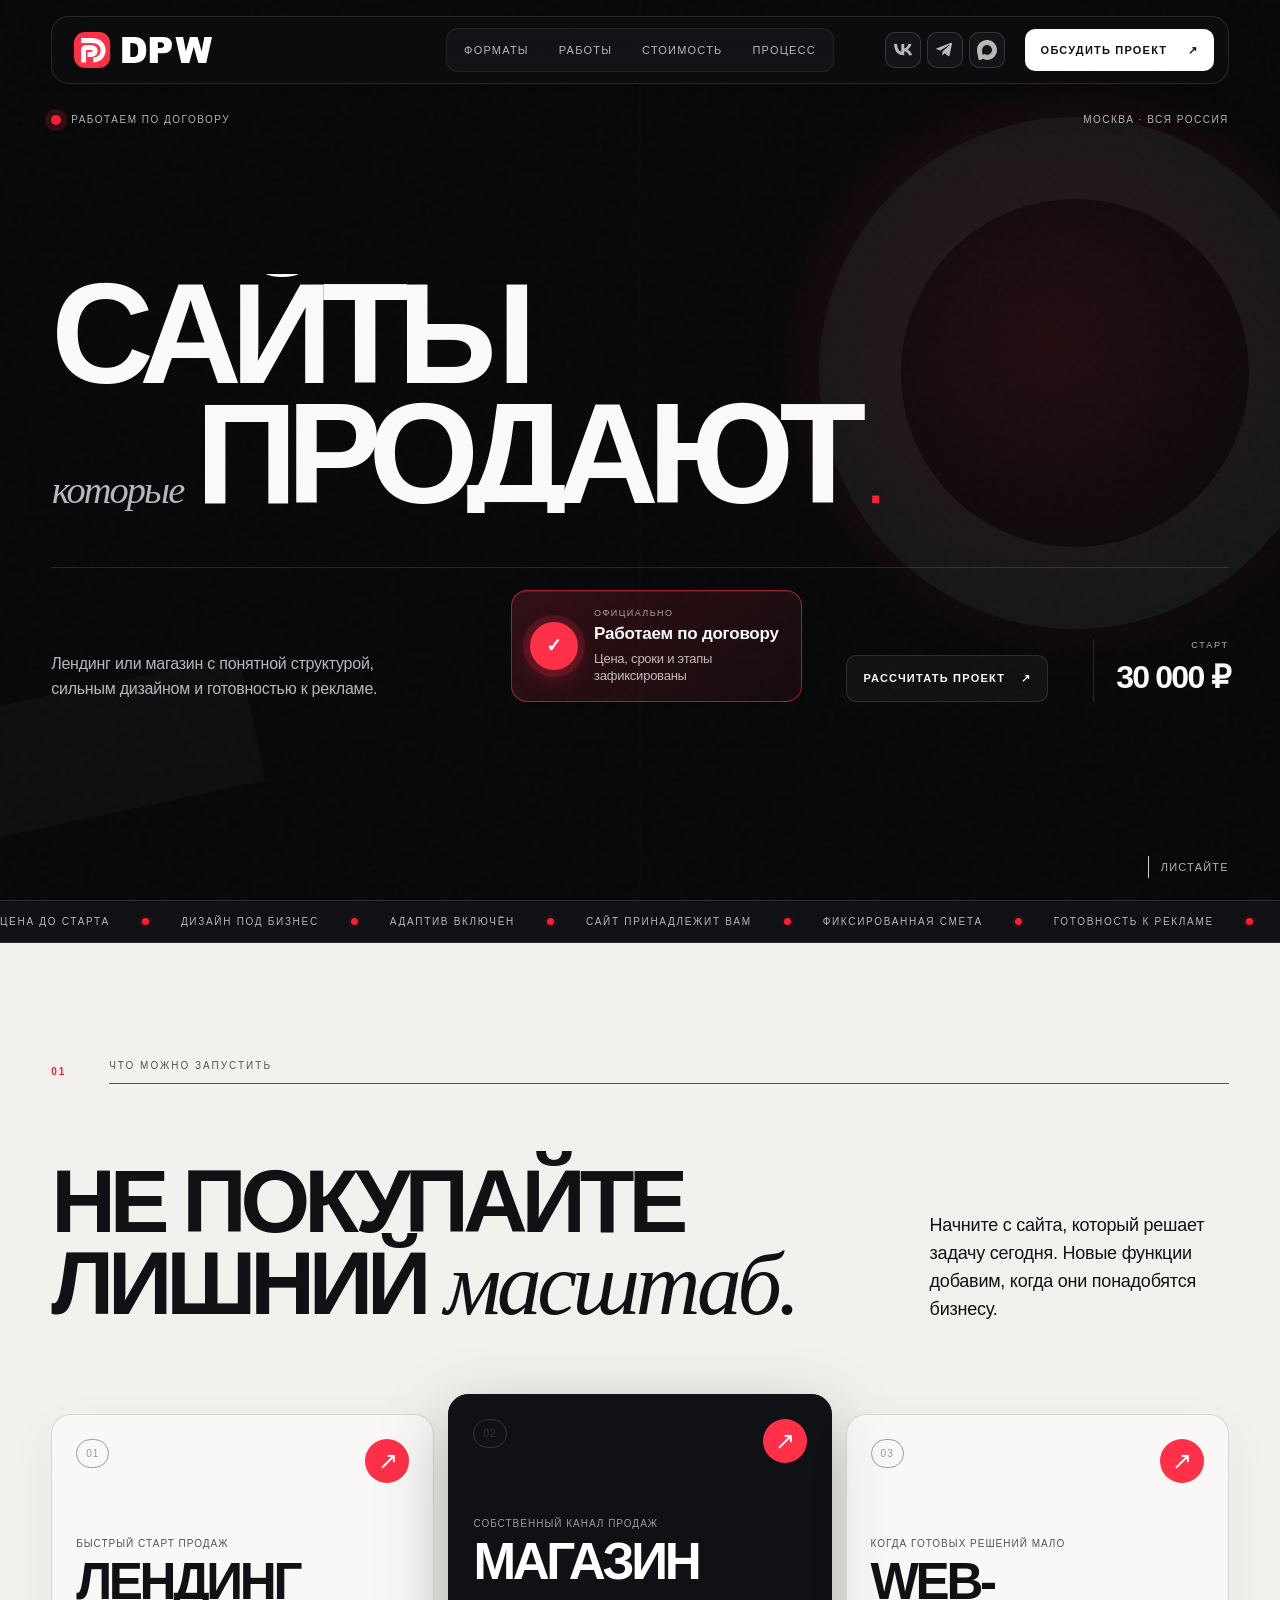
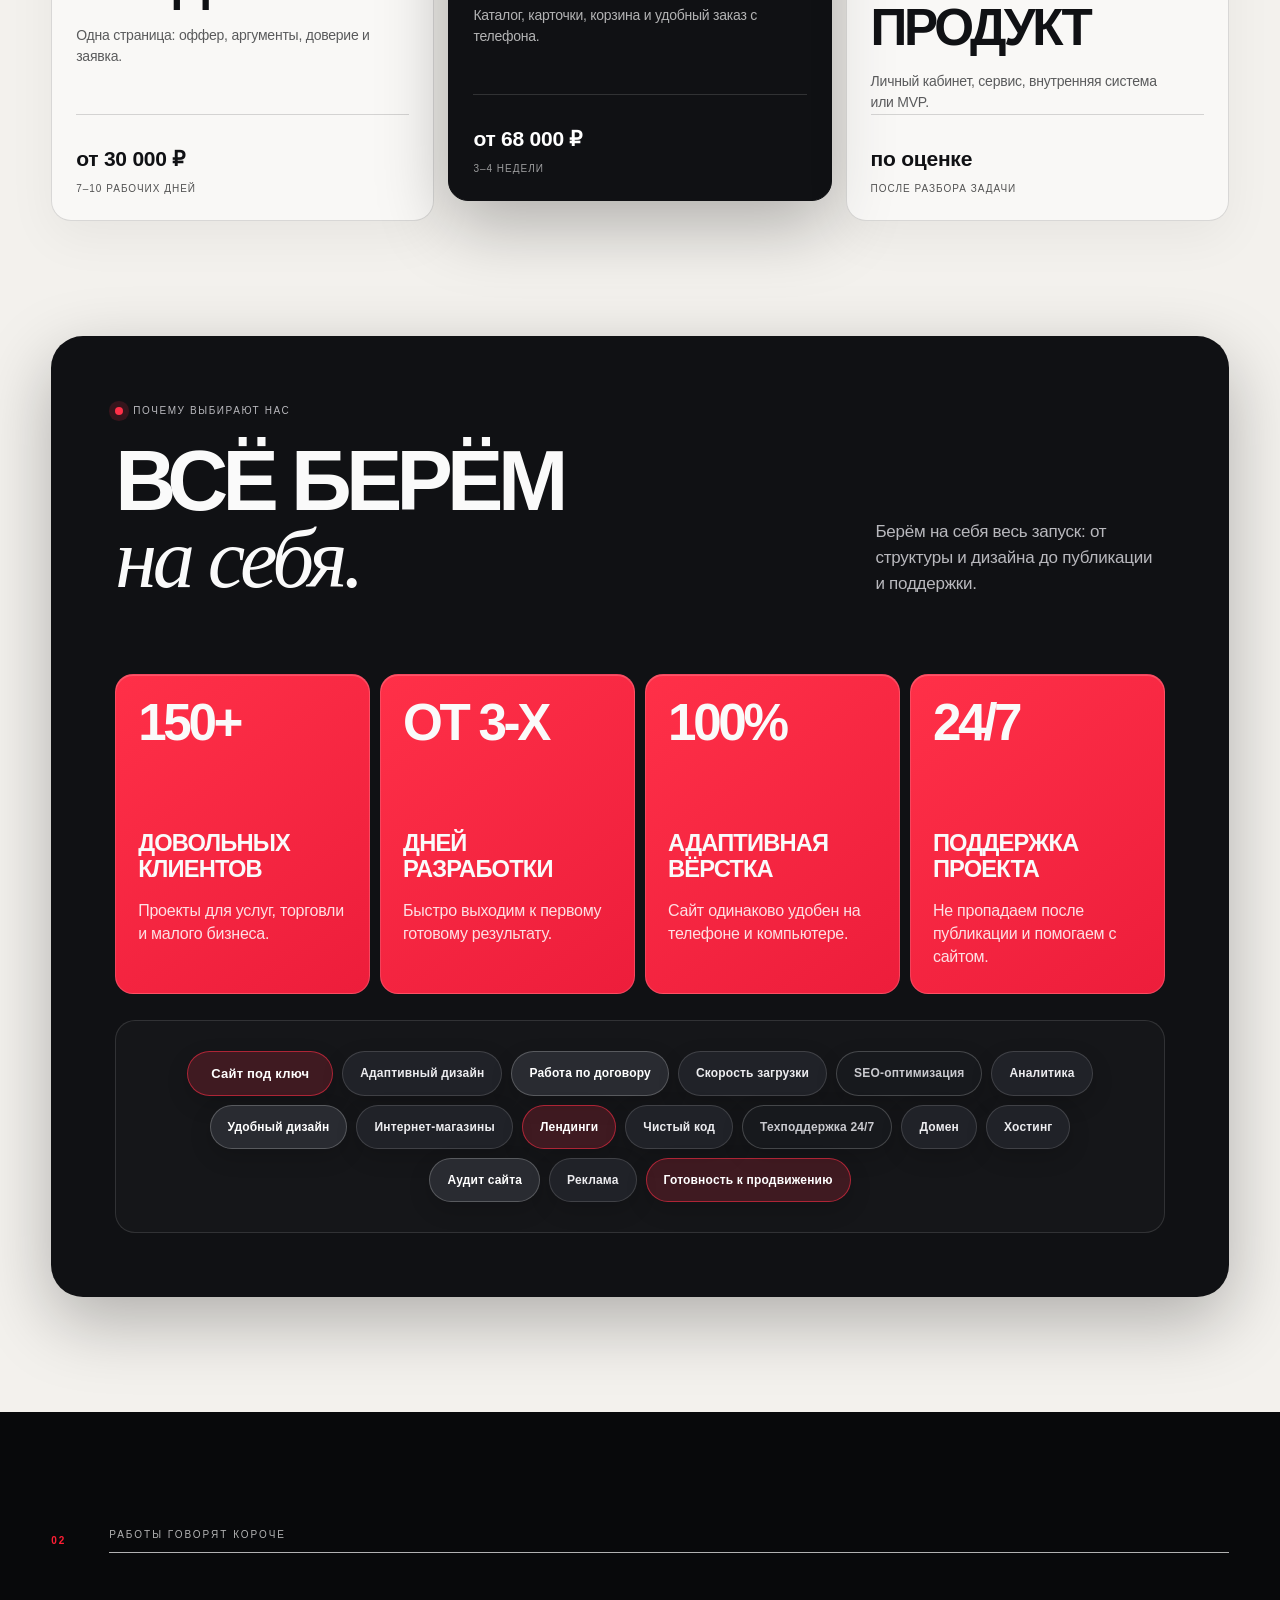
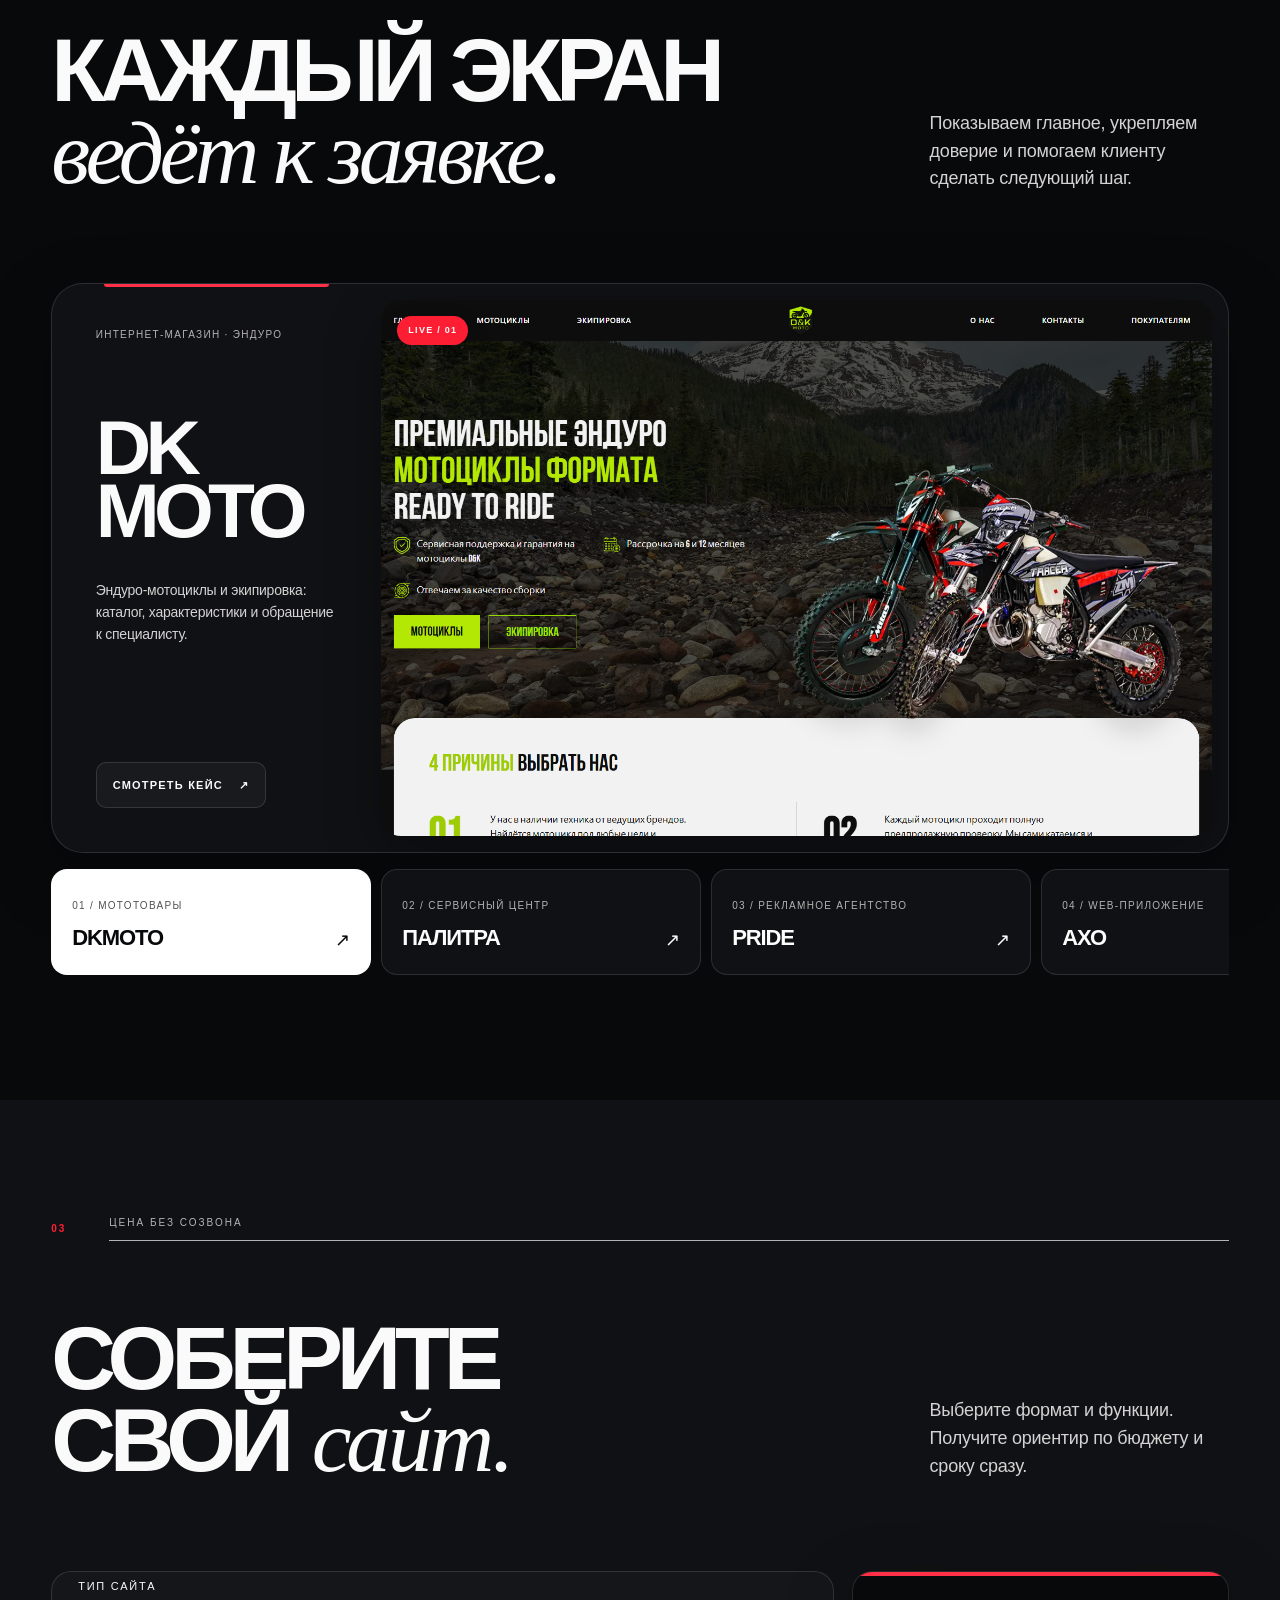
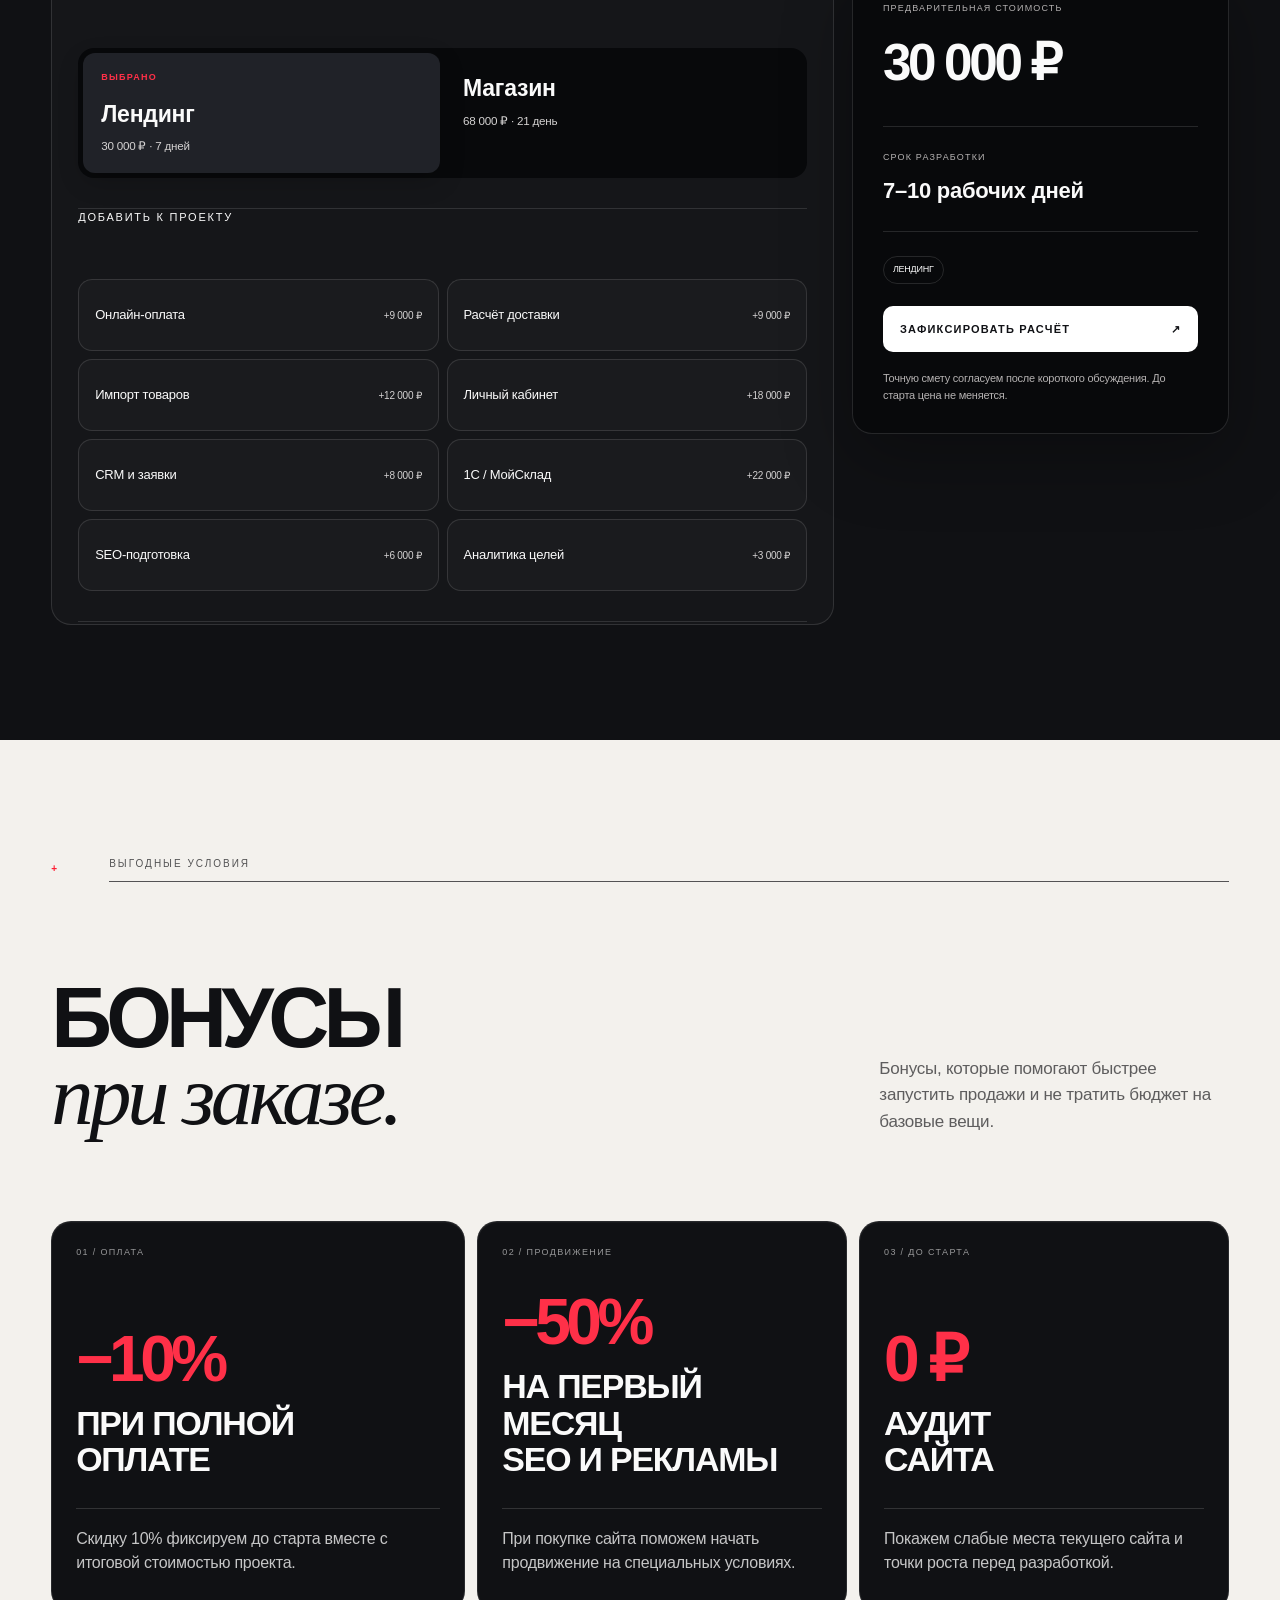
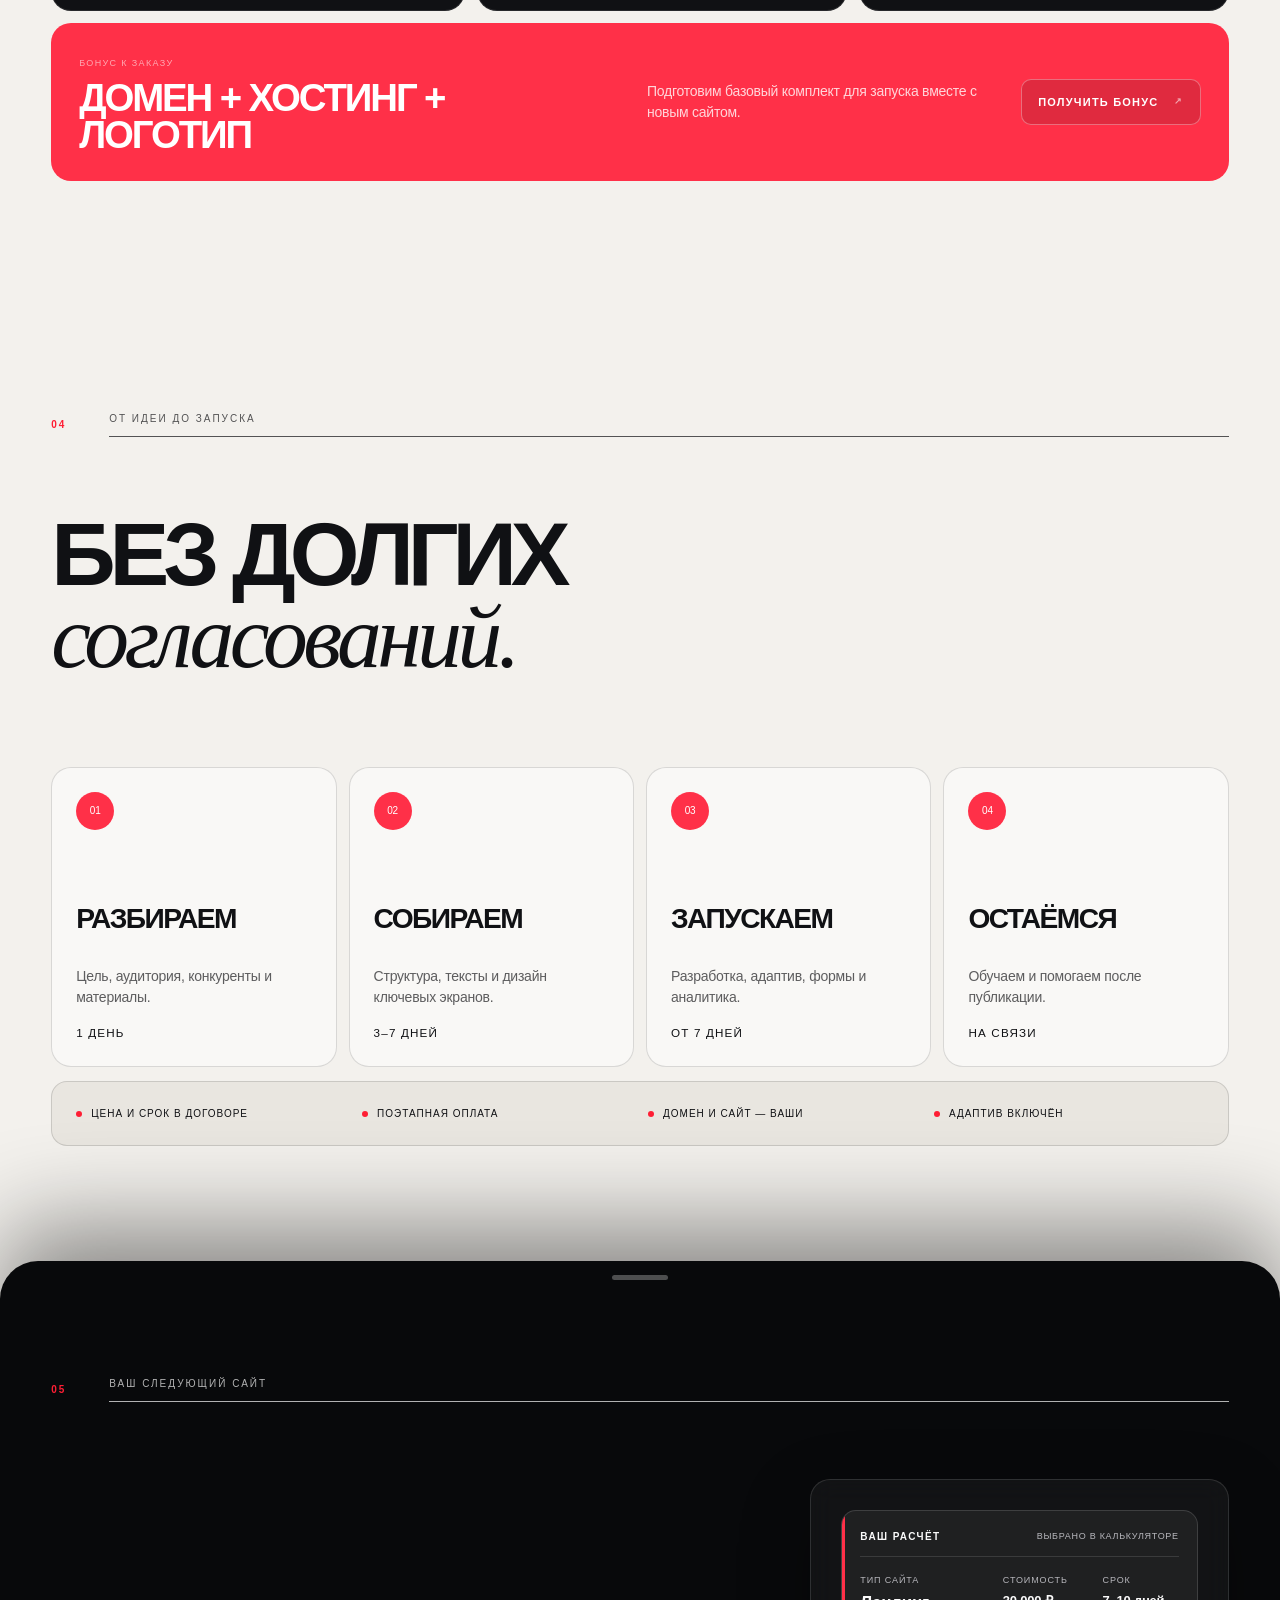
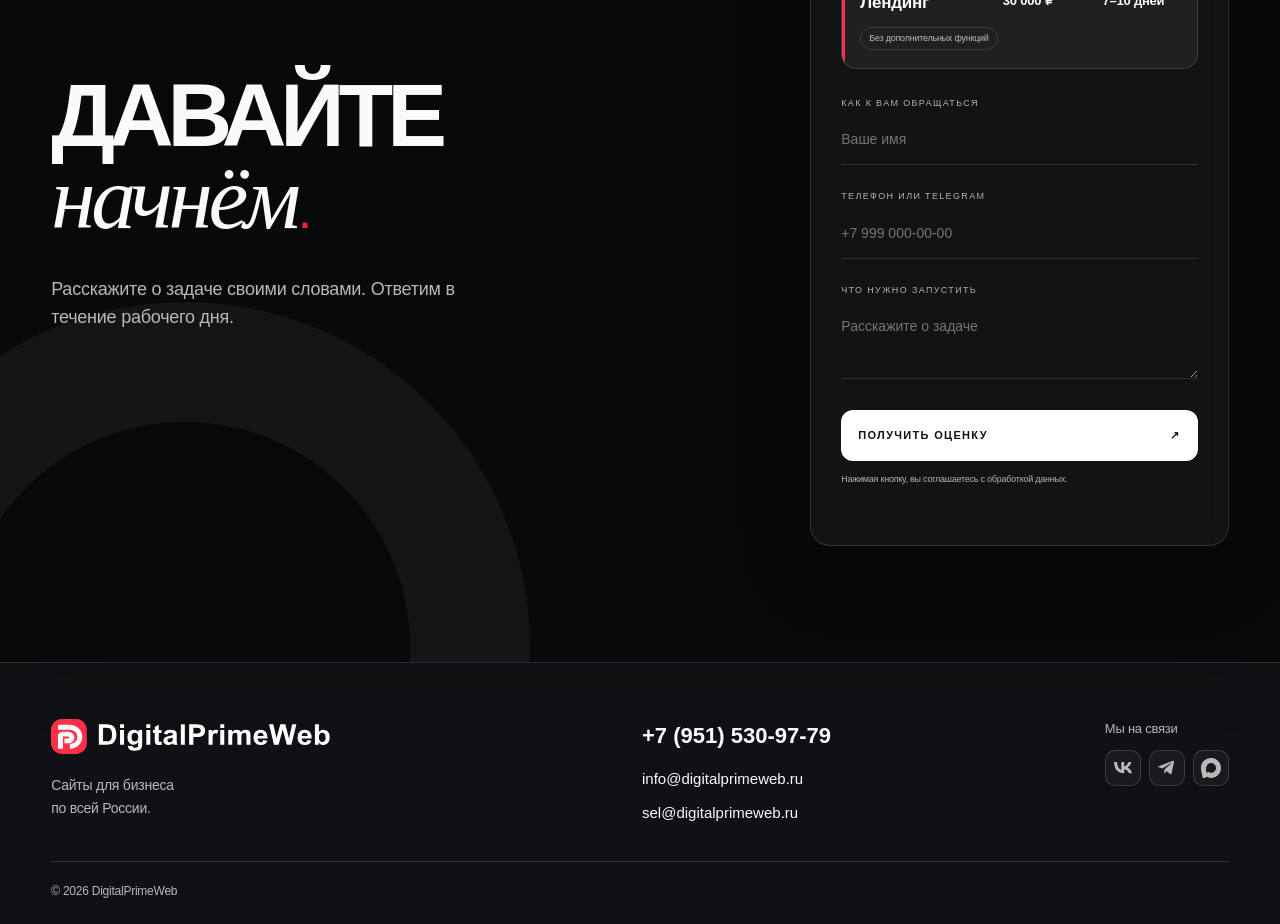
==== commit 22069b84: "Add AHO case and feature DKMoto first" ====
--- a/index.html
+++ b/index.html
@@ -64,21 +64,21 @@
       <div class="work-heading reveal"><h2>КАЖДЫЙ ЭКРАН<br><em>ведёт к заявке.</em></h2><p>Показываем главное, укрепляем доверие и помогаем клиенту сделать следующий шаг.</p></div>
       <div class="project-stage reveal" id="projectStage">
         <div class="project-copy">
-          <span data-project-meta>Интернет-магазин · 2026</span>
-          <h3 data-project-title>KORA<br>RND</h3>
-          <p data-project-description>Каталог коры с понятными фракциями, доставкой и корзиной.</p>
-          <a class="editorial-link" data-project-link href="case-kora.html">Смотреть кейс <span>↗</span></a>
+          <span data-project-meta>Интернет-магазин · эндуро</span>
+          <h3 data-project-title>DK<br>MOTO</h3>
+          <p data-project-description>Эндуро-мотоциклы и экипировка: каталог, характеристики и обращение к специалисту.</p>
+          <a class="editorial-link" data-project-link href="case-dkmoto.html">Смотреть кейс <span>↗</span></a>
         </div>
-        <a class="project-screen project-visual" data-project-visual href="case-kora.html" aria-label="Открыть кейс KORA RND">
-          <img data-project-image src="assets/portfolio/kora.png" alt="Первый экран интернет-магазина KORA RND">
+        <a class="project-screen project-visual" data-project-visual href="case-dkmoto.html" aria-label="Открыть кейс DKMoto">
+          <img data-project-image src="assets/portfolio/dkmoto-home.png" alt="Первый экран интернет-магазина DKMoto">
           <span class="project-image-mark">LIVE / 01</span>
         </a>
       </div>
       <div class="project-strip project-tabs reveal" aria-label="Выбор проекта">
-        <button class="project-tab is-active" type="button" data-project="kora" aria-pressed="true"><span>01 / Интернет-магазин</span><b>KORA RND</b><i>↗</i></button>
+        <button class="project-tab is-active" type="button" data-project="dkmoto" aria-pressed="true"><span>01 / Мототовары</span><b>DKMOTO</b><i>↗</i></button>
         <button class="project-tab" type="button" data-project="palitra" aria-pressed="false"><span>02 / Сервисный центр</span><b>ПАЛИТРА</b><i>↗</i></button>
-        <button class="project-tab" type="button" data-project="dkmoto" aria-pressed="false"><span>03 / Мототовары</span><b>DKMOTO</b><i>↗</i></button>
-        <button class="project-tab" type="button" data-project="pride" aria-pressed="false"><span>04 / Рекламное агентство</span><b>PRIDE</b><i>↗</i></button>
+        <button class="project-tab" type="button" data-project="pride" aria-pressed="false"><span>03 / Рекламное агентство</span><b>PRIDE</b><i>↗</i></button>
+        <button class="project-tab" type="button" data-project="aho" aria-pressed="false"><span>04 / Web-приложение</span><b>АХО</b><i>↗</i></button>
       </div>
     </section>
 
@@ -118,6 +118,6 @@
     </div>
   </main>
   <footer class="dpw-footer"><div class="dpw-footer-brand"><a href="index.html" aria-label="DigitalPrimeWeb — на главную"><img src="assets/digitalprimeweb-logo.svg?v=capitalized" alt="DigitalPrimeWeb" width="563.37" height="72" class="dpw-full-logo"></a><p>Сайты для бизнеса<br>по всей России.</p></div><div class="dpw-footer-contacts"><a class="dpw-phone" href="tel:+79515309779">+7 (951) 530-97-79</a><a href="mailto:info@digitalprimeweb.ru">info@digitalprimeweb.ru</a><a href="mailto:sel@digitalprimeweb.ru">sel@digitalprimeweb.ru</a></div><div class="dpw-footer-connect"><span>Мы на связи</span><div class="dpw-socials" aria-label="Мессенджеры"><button class="dpw-social" data-messenger="vk" type="button" aria-disabled="true" aria-label="ВКонтакте — ссылка скоро появится" title="ВКонтакте — ссылка скоро появится"><svg viewBox="0 0 24 24" aria-hidden="true"><path d="M13.162 18.994C4.962 18.994.285 13.372.09 4.017h4.108c.135 6.867 3.163 9.775 5.562 10.375V4.017h3.868v5.922c2.369-.255 4.857-2.953 5.697-5.922h3.868c-.645 3.658-3.343 6.357-5.262 7.466 1.919.9 4.992 3.253 6.162 7.511h-4.258c-.915-2.848-3.194-5.052-6.207-5.352v5.352z"/></svg></button><button class="dpw-social" data-messenger="telegram" type="button" aria-disabled="true" aria-label="Telegram — ссылка скоро появится" title="Telegram — ссылка скоро появится"><svg viewBox="0 0 24 24" aria-hidden="true"><path d="m21.6 3.3-3.4 16.1c-.3 1.1-.9 1.3-1.8.8l-5.2-3.8-2.5 2.4c-.3.3-.5.5-1 .5l.4-5.3L17.8 5c.4-.4-.1-.6-.6-.3L5.2 12.3.1 10.7c-1.1-.3-1.1-1.1.2-1.6L20 1.5c.9-.3 1.8.2 1.6 1.8Z" transform="translate(1 1) scale(.94)"/></svg></button><button class="dpw-social" data-messenger="max" type="button" aria-disabled="true" aria-label="MAX — ссылка скоро появится" title="MAX — ссылка скоро появится"><img src="assets/max-official.svg" width="20" height="20" alt="" aria-hidden="true"></button></div></div><small class="dpw-copyright">© 2026 DigitalPrimeWeb</small></footer>
-  <script src="calculator.js?v=20260904-form-summary"></script><script src="site.js?v=20260904-system-cursor"></script>
+  <script src="calculator.js?v=20260904-form-summary"></script><script src="site.js?v=20260908-aho"></script>
 </body>
 </html>
